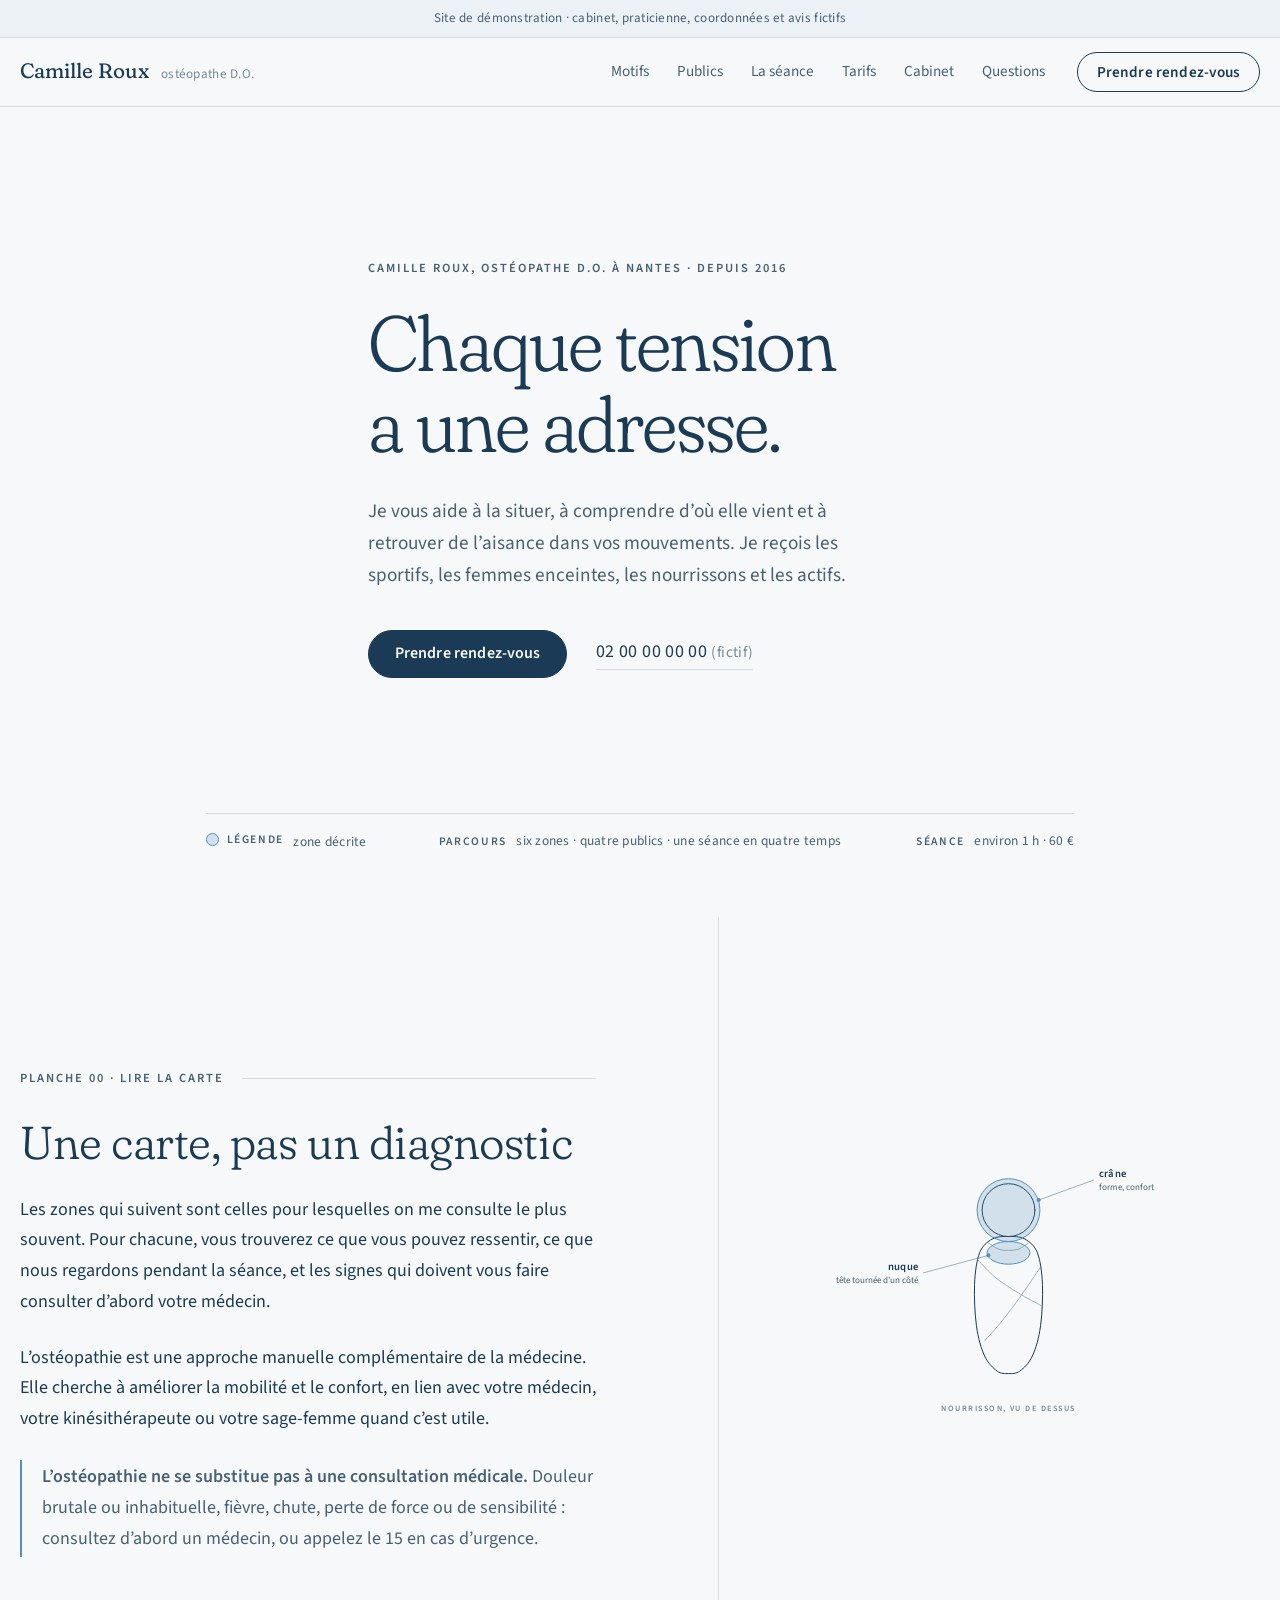
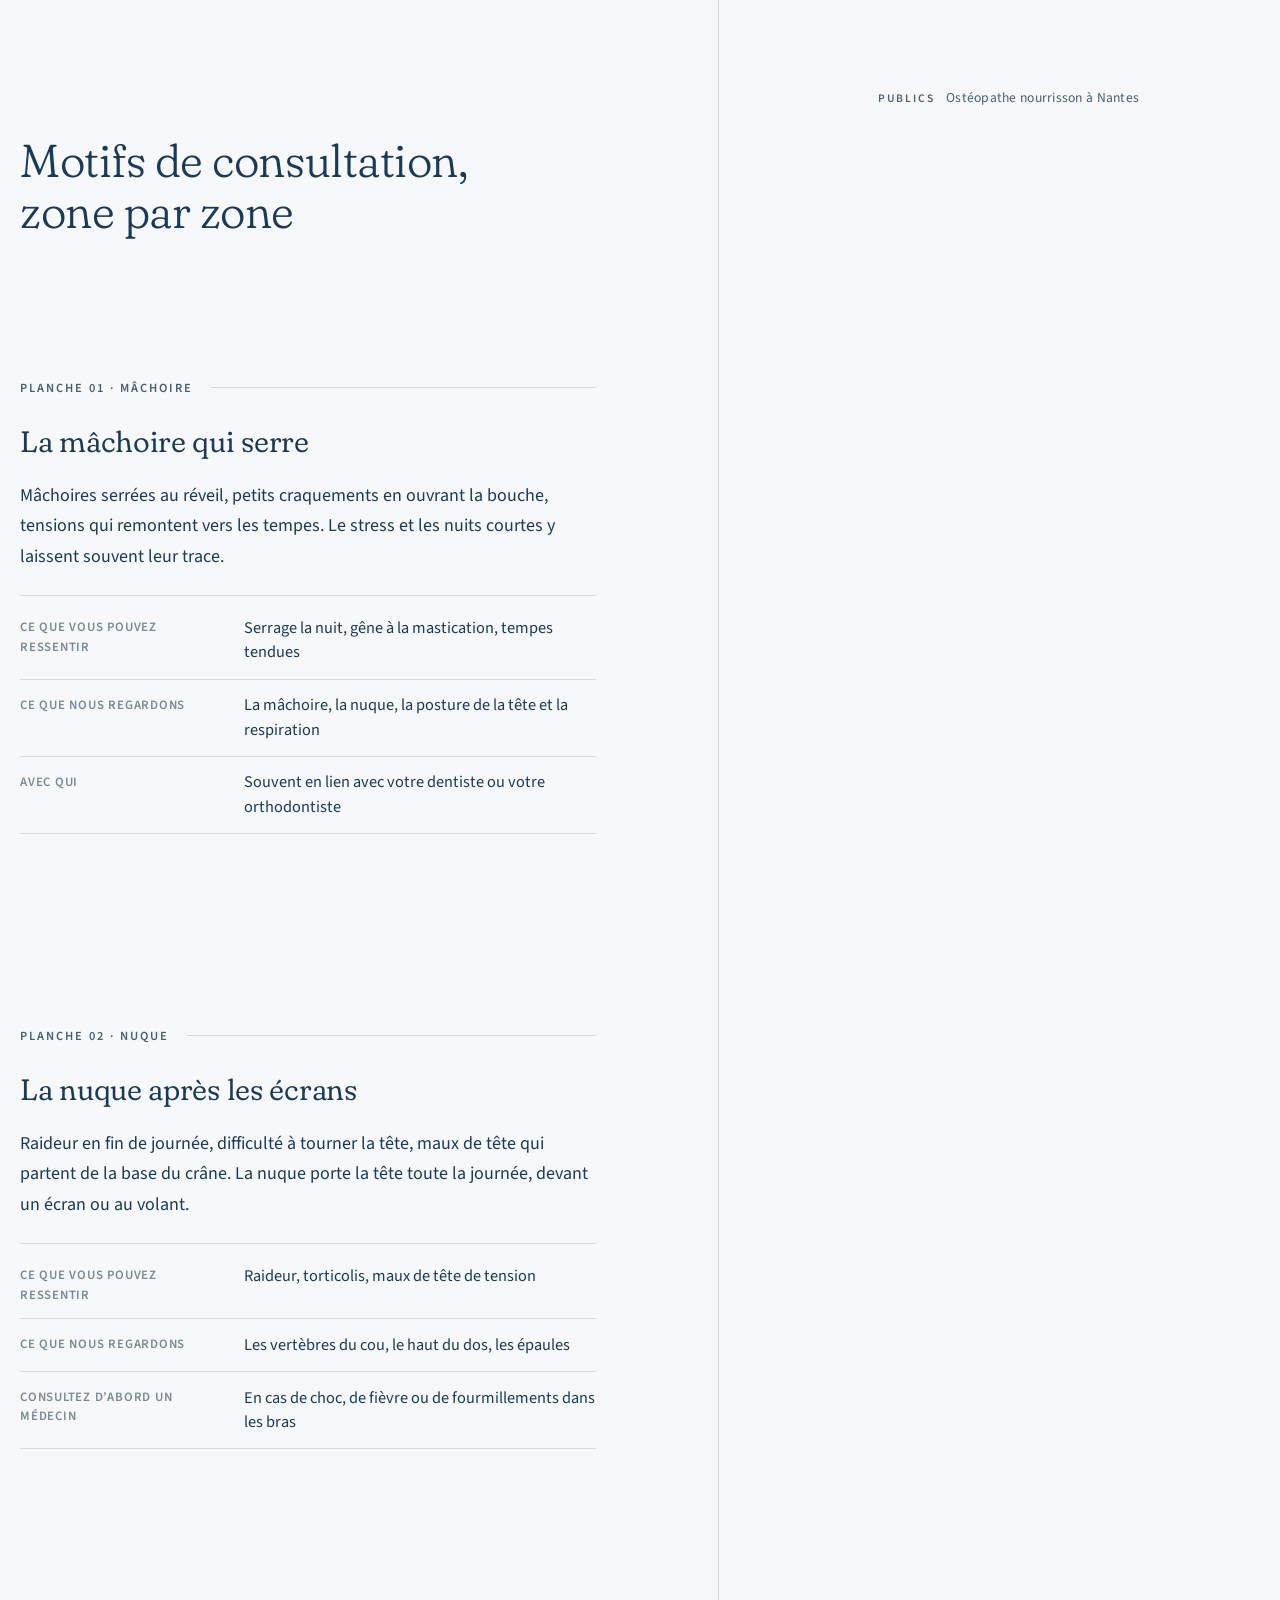
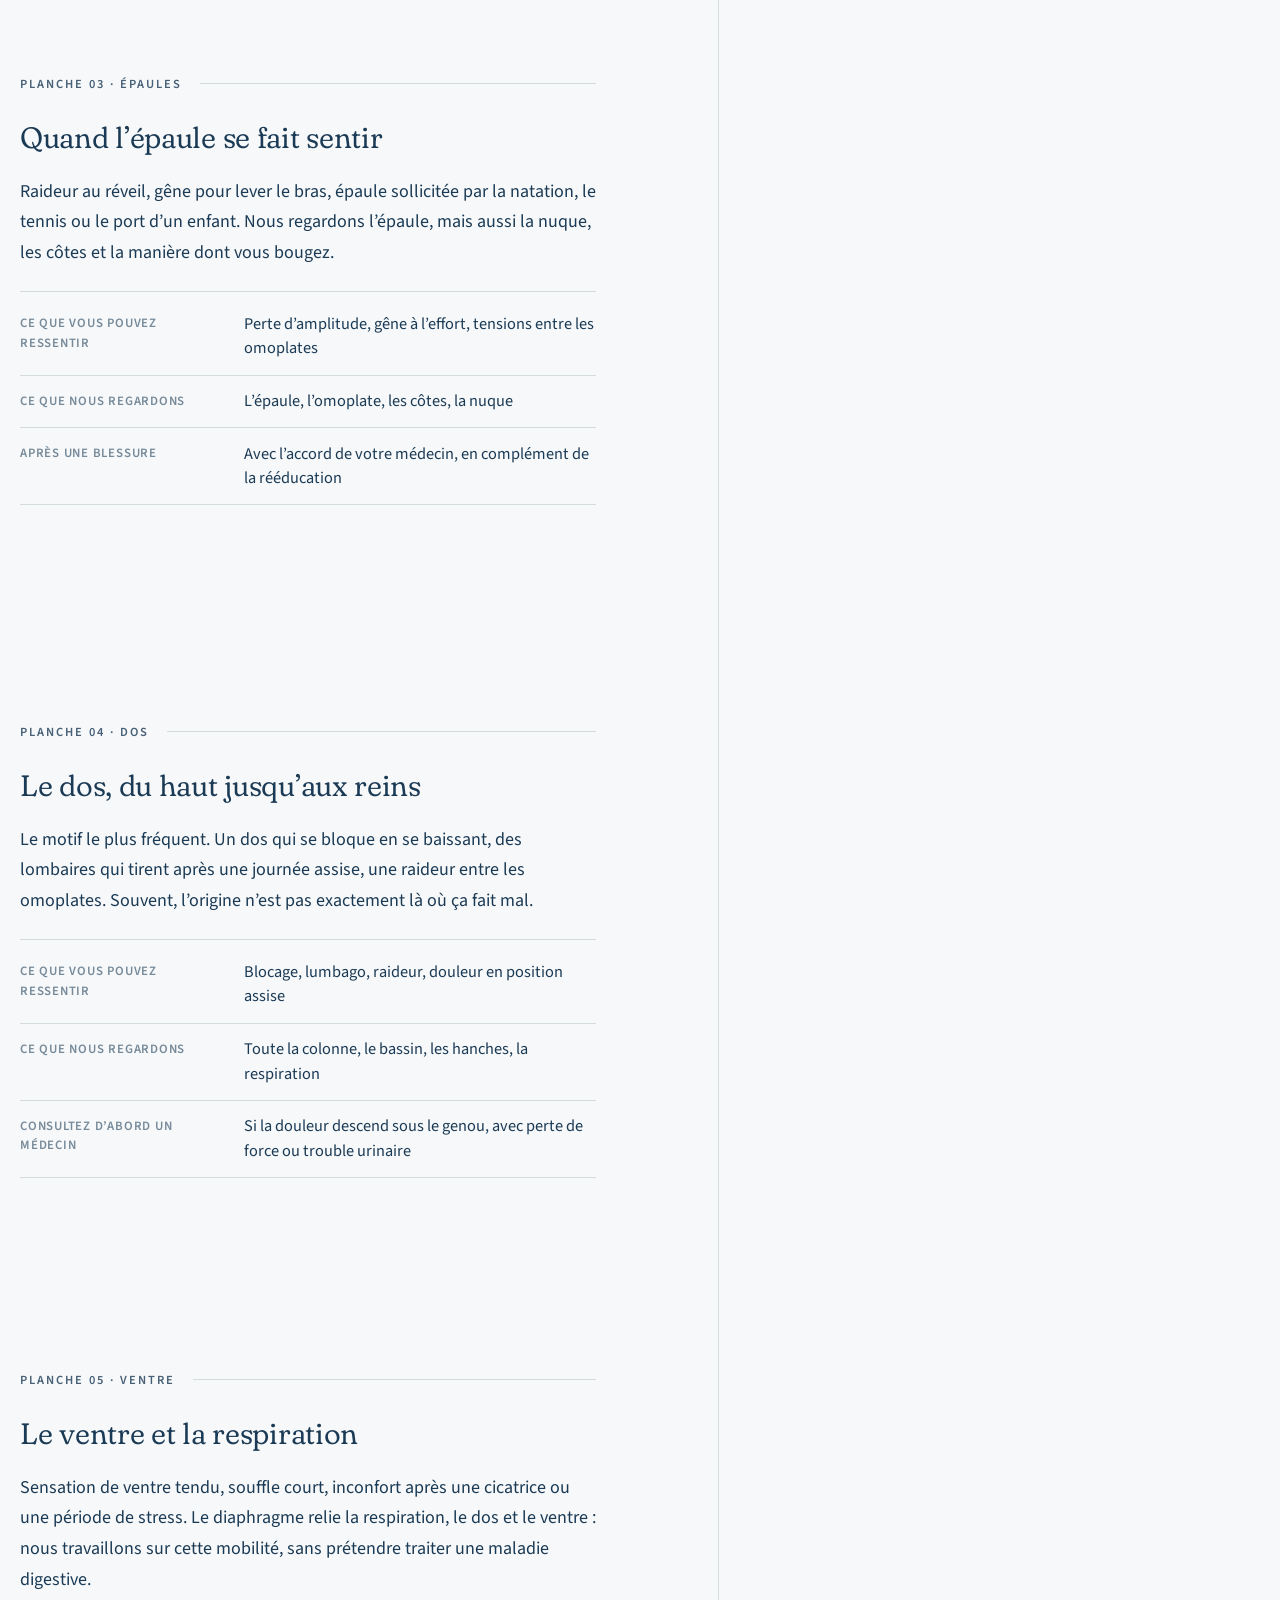
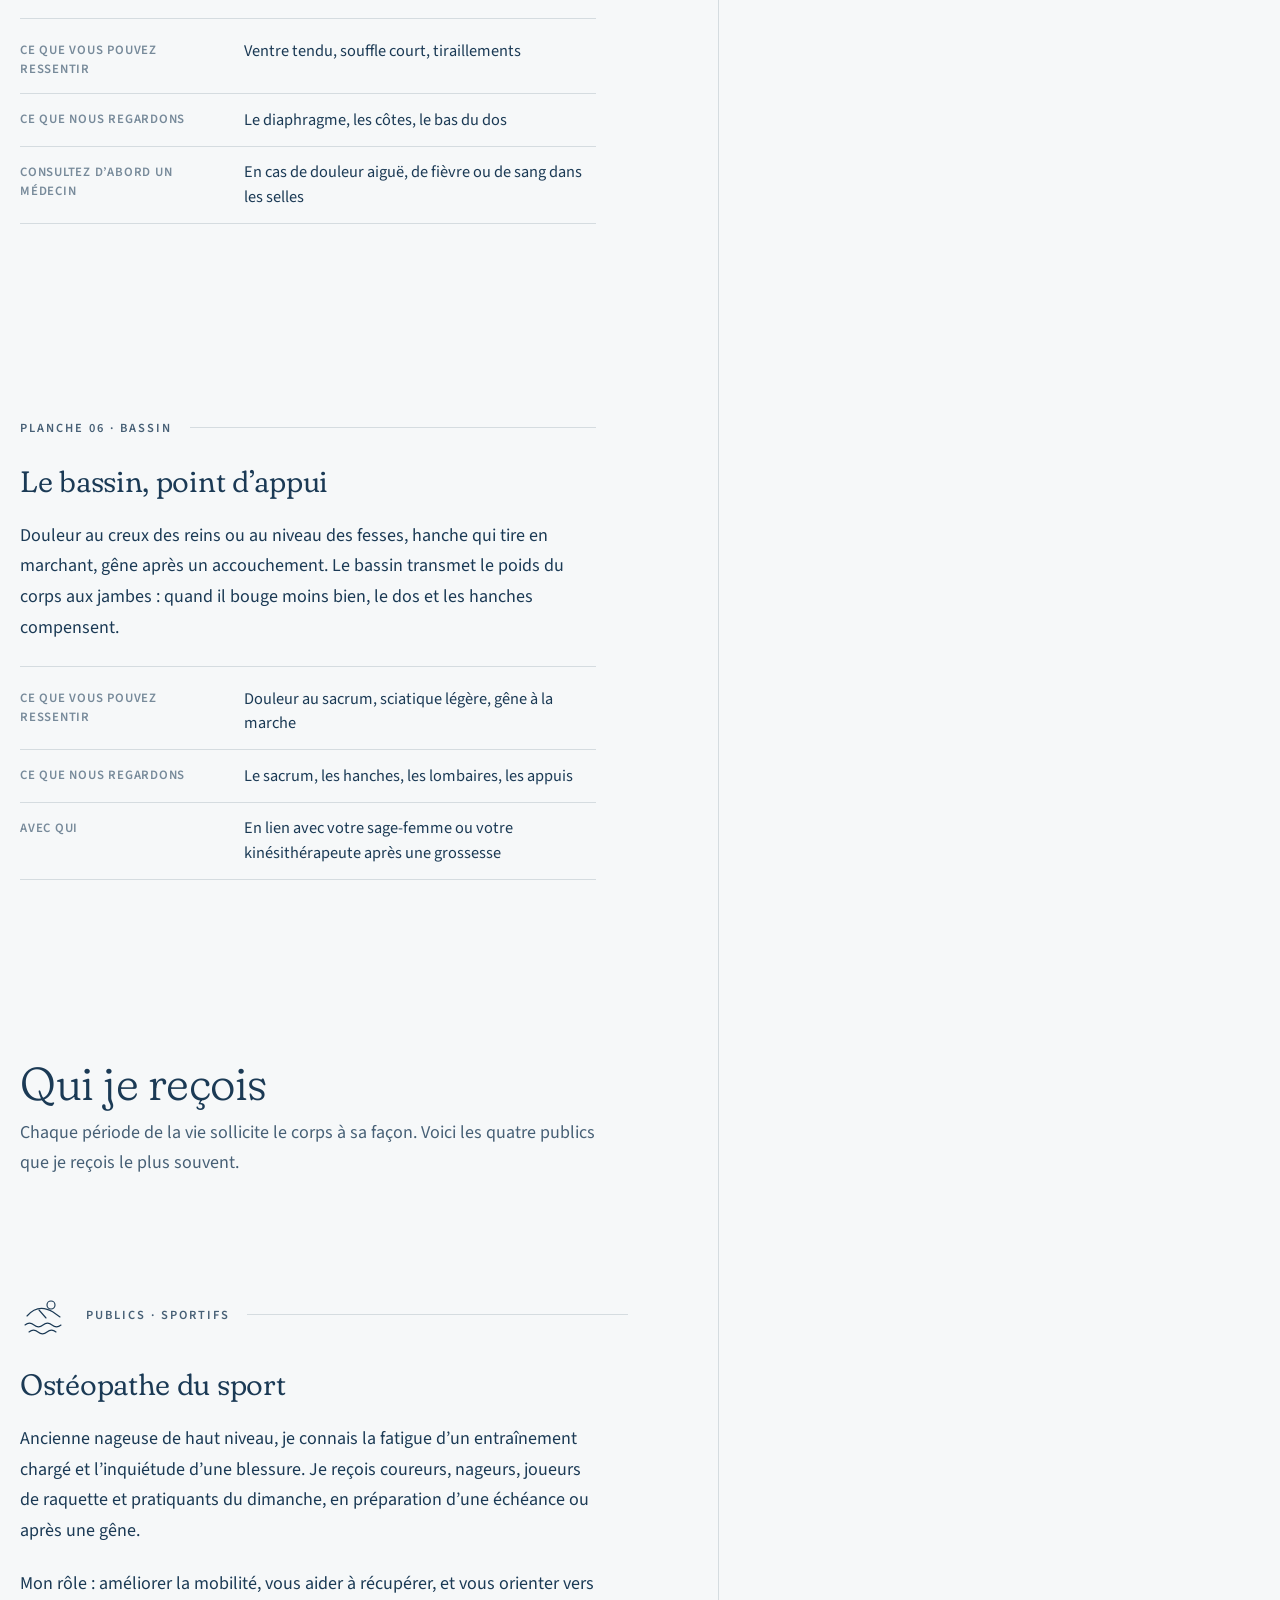
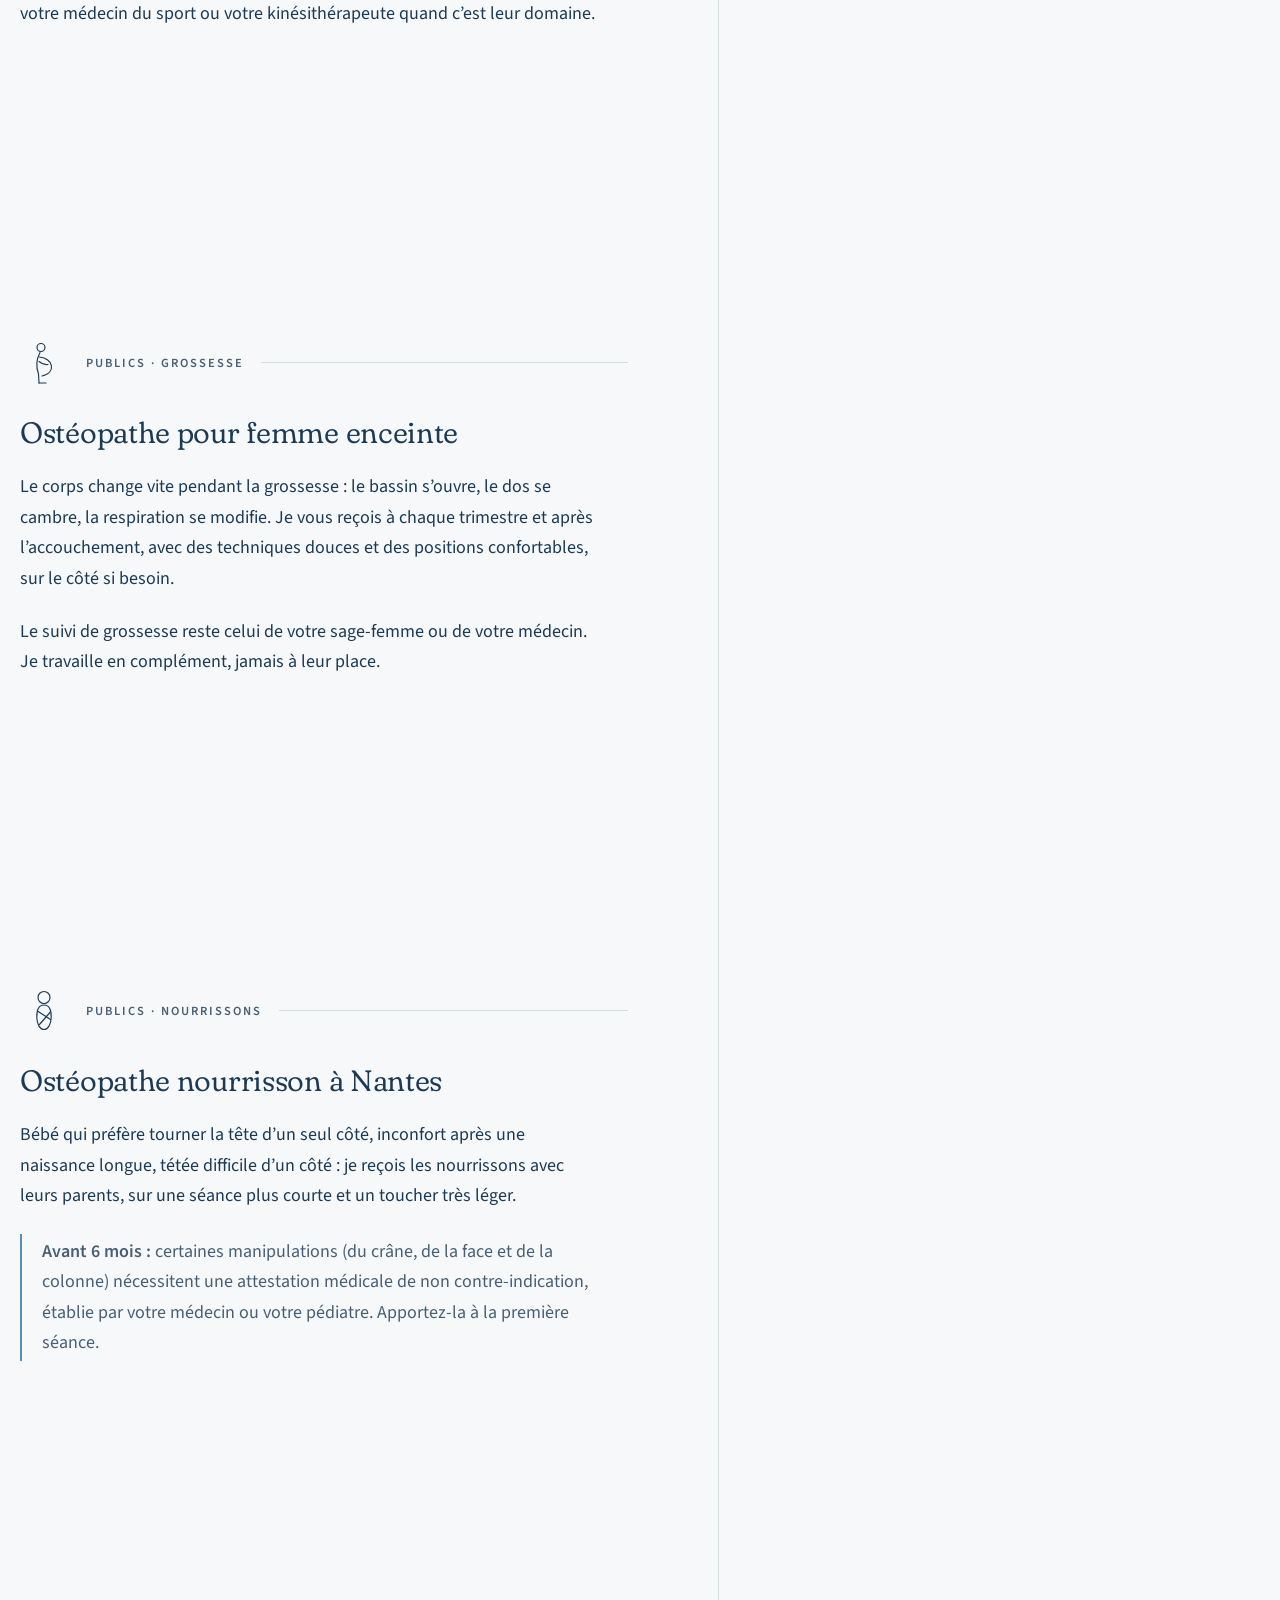
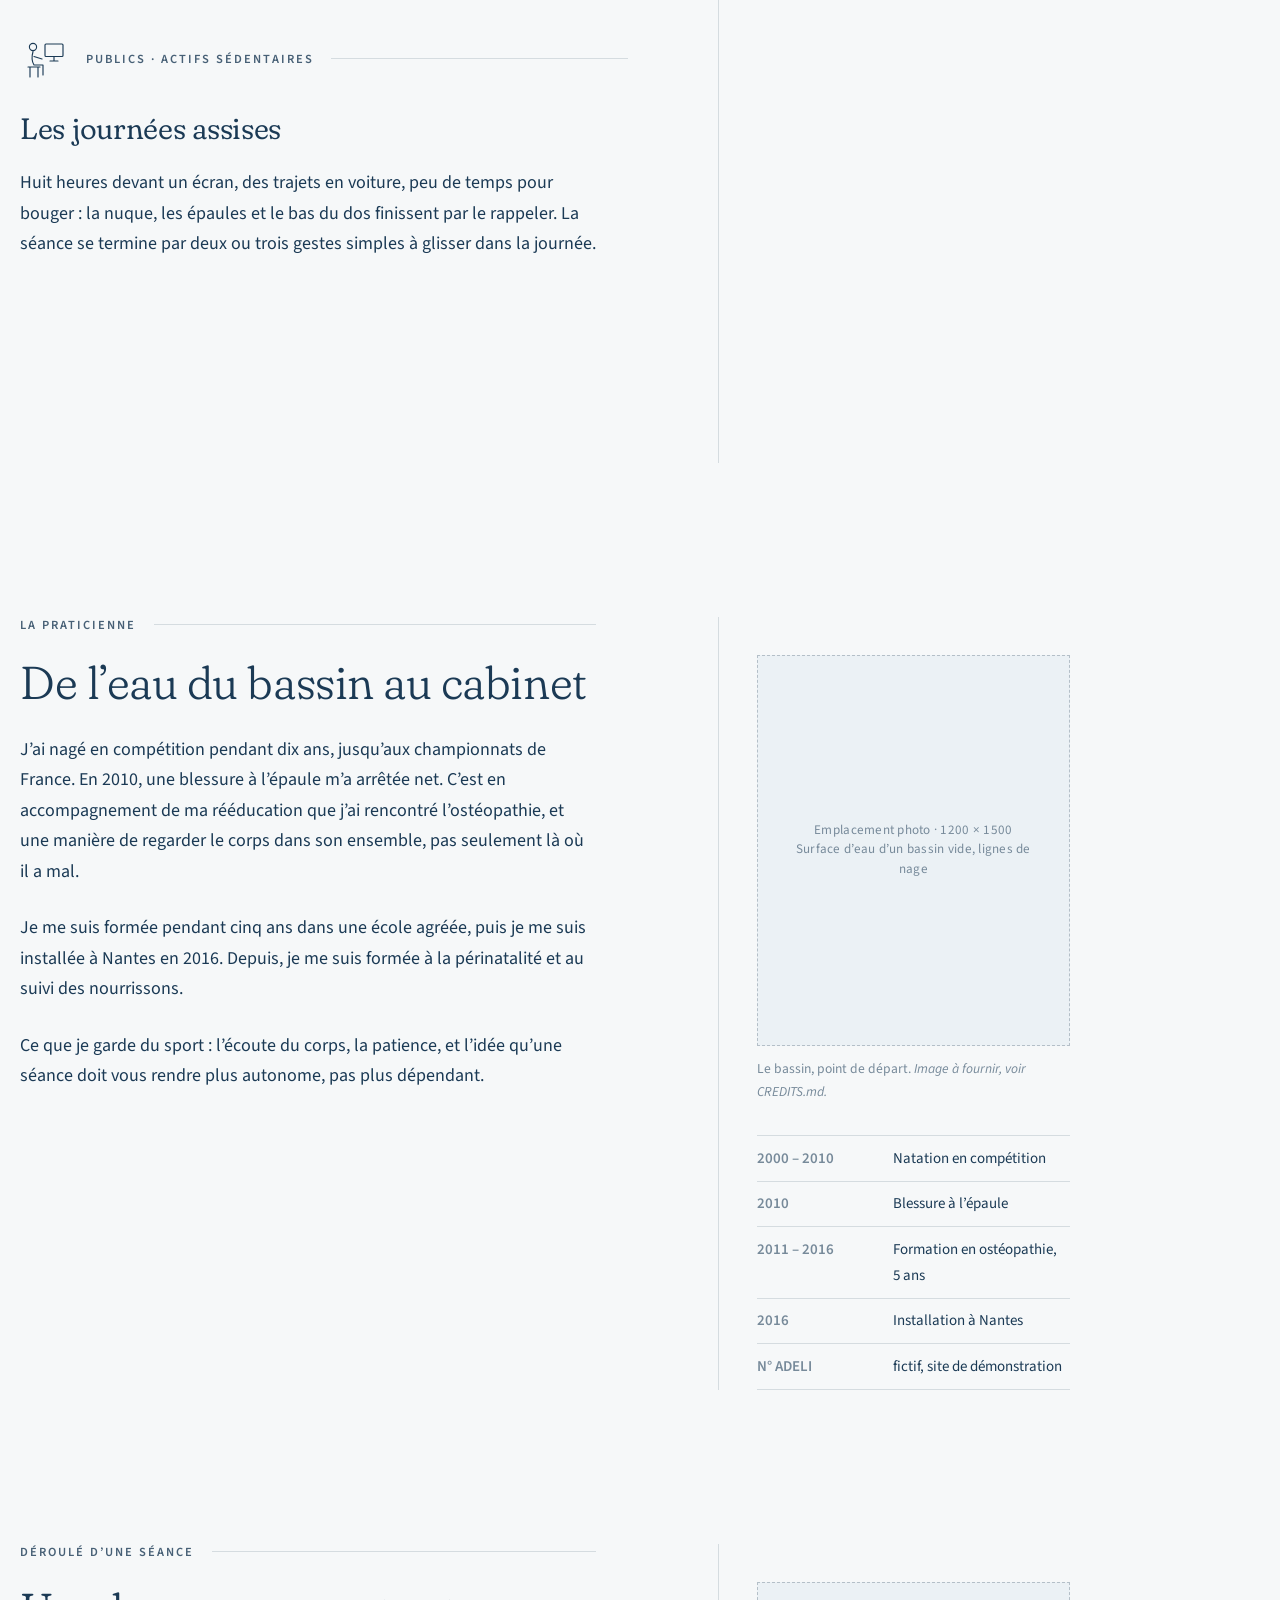
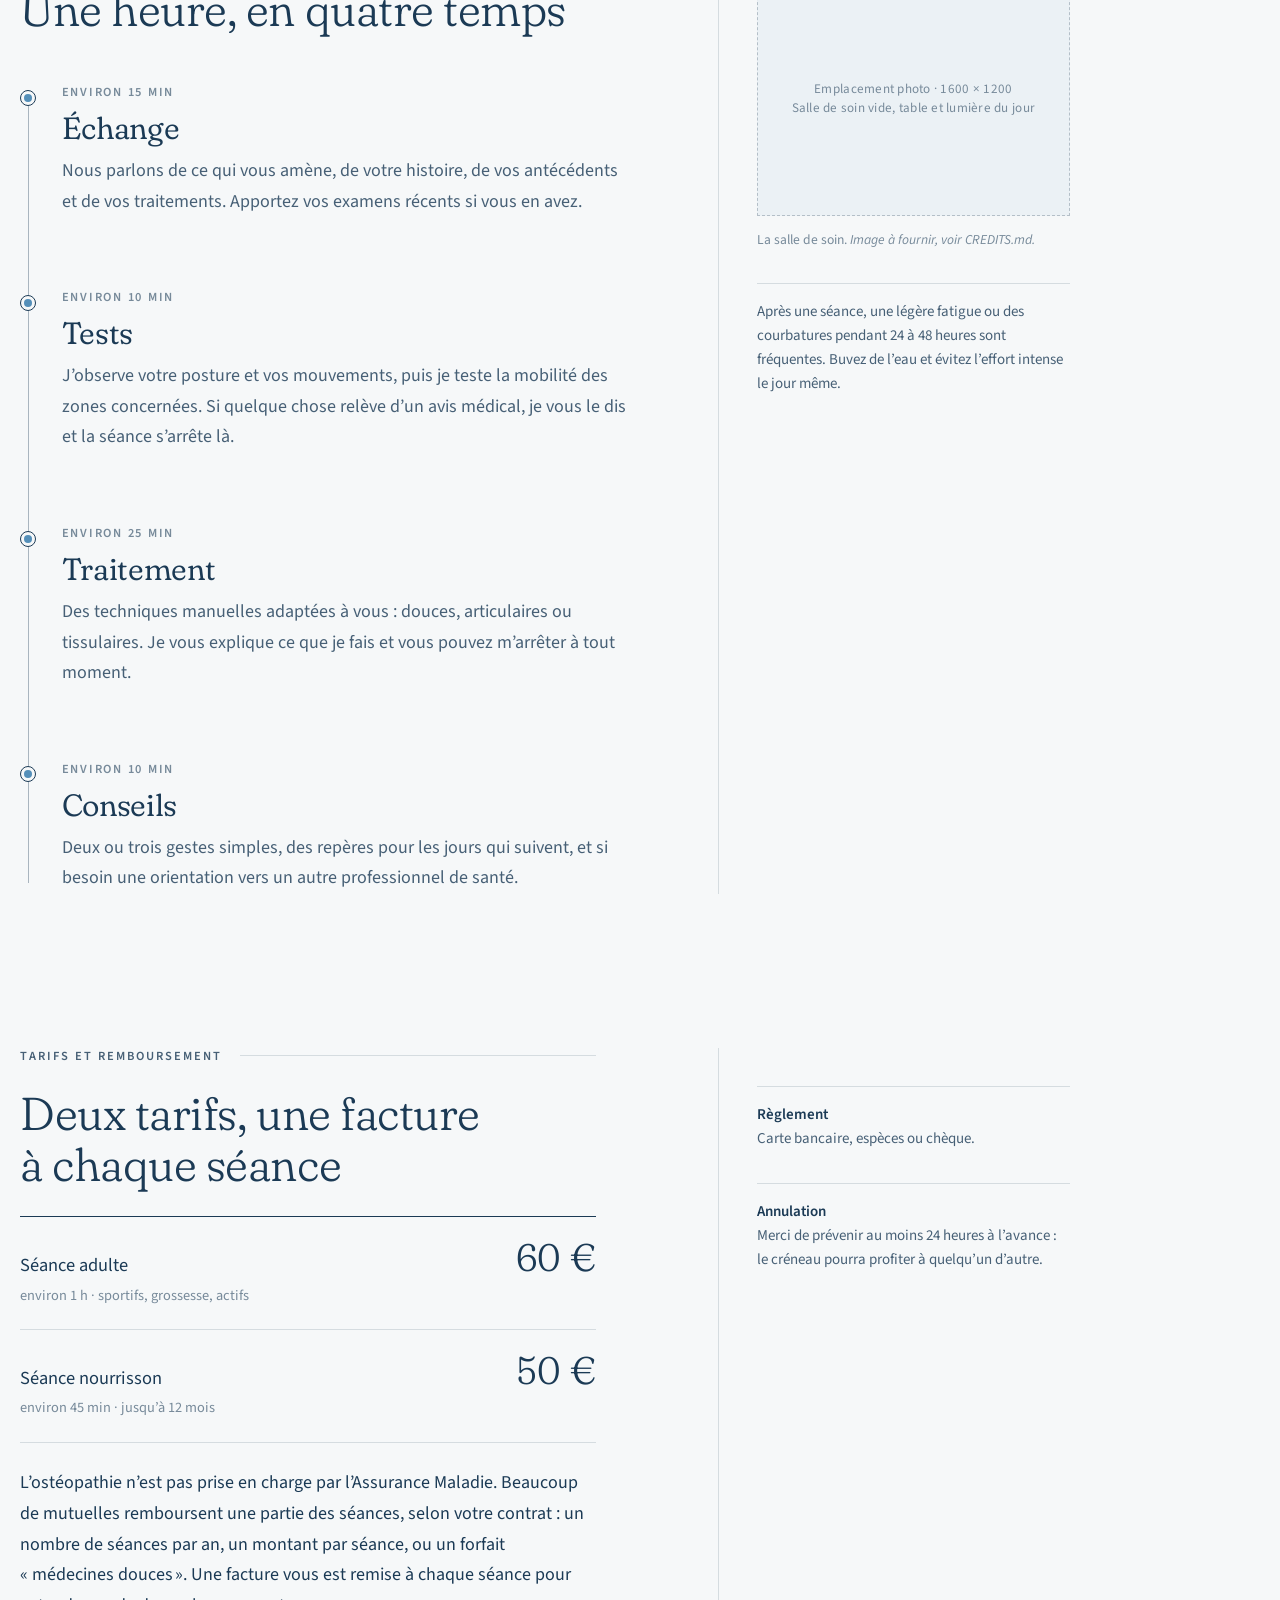
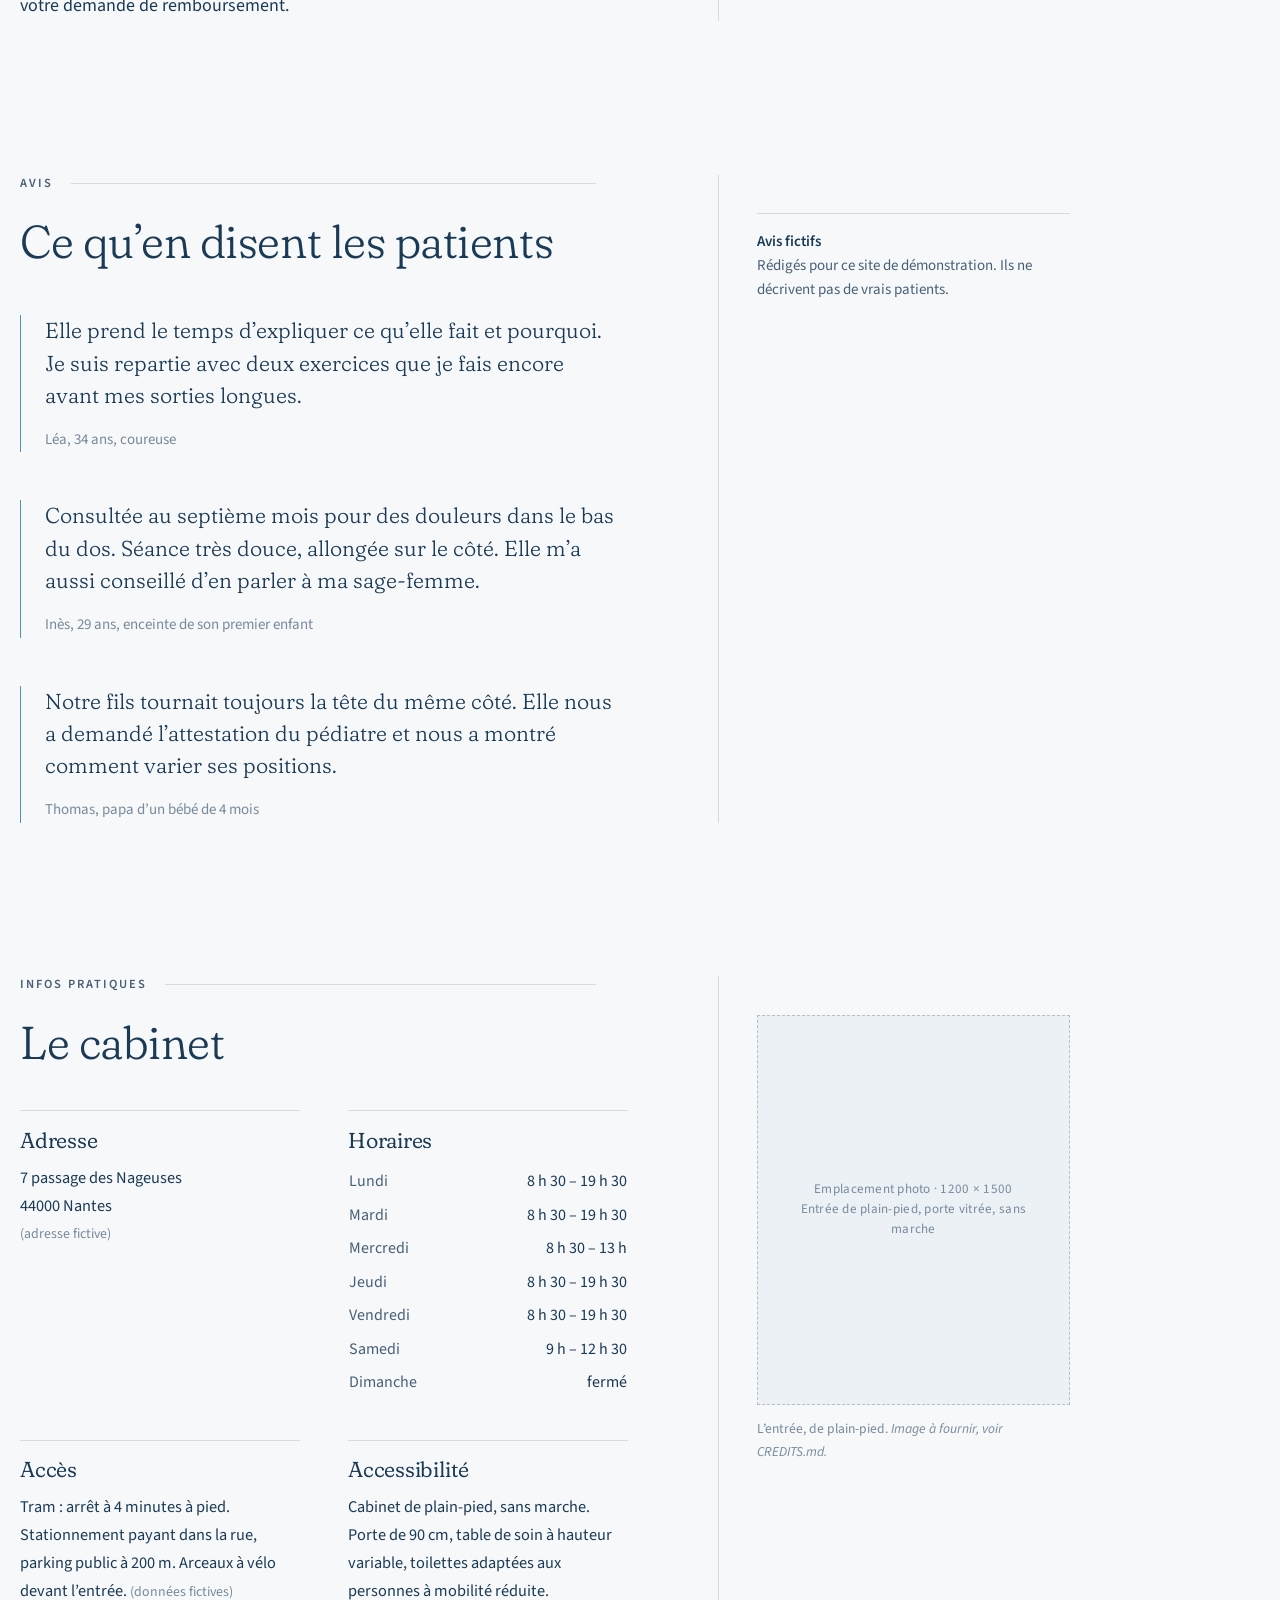
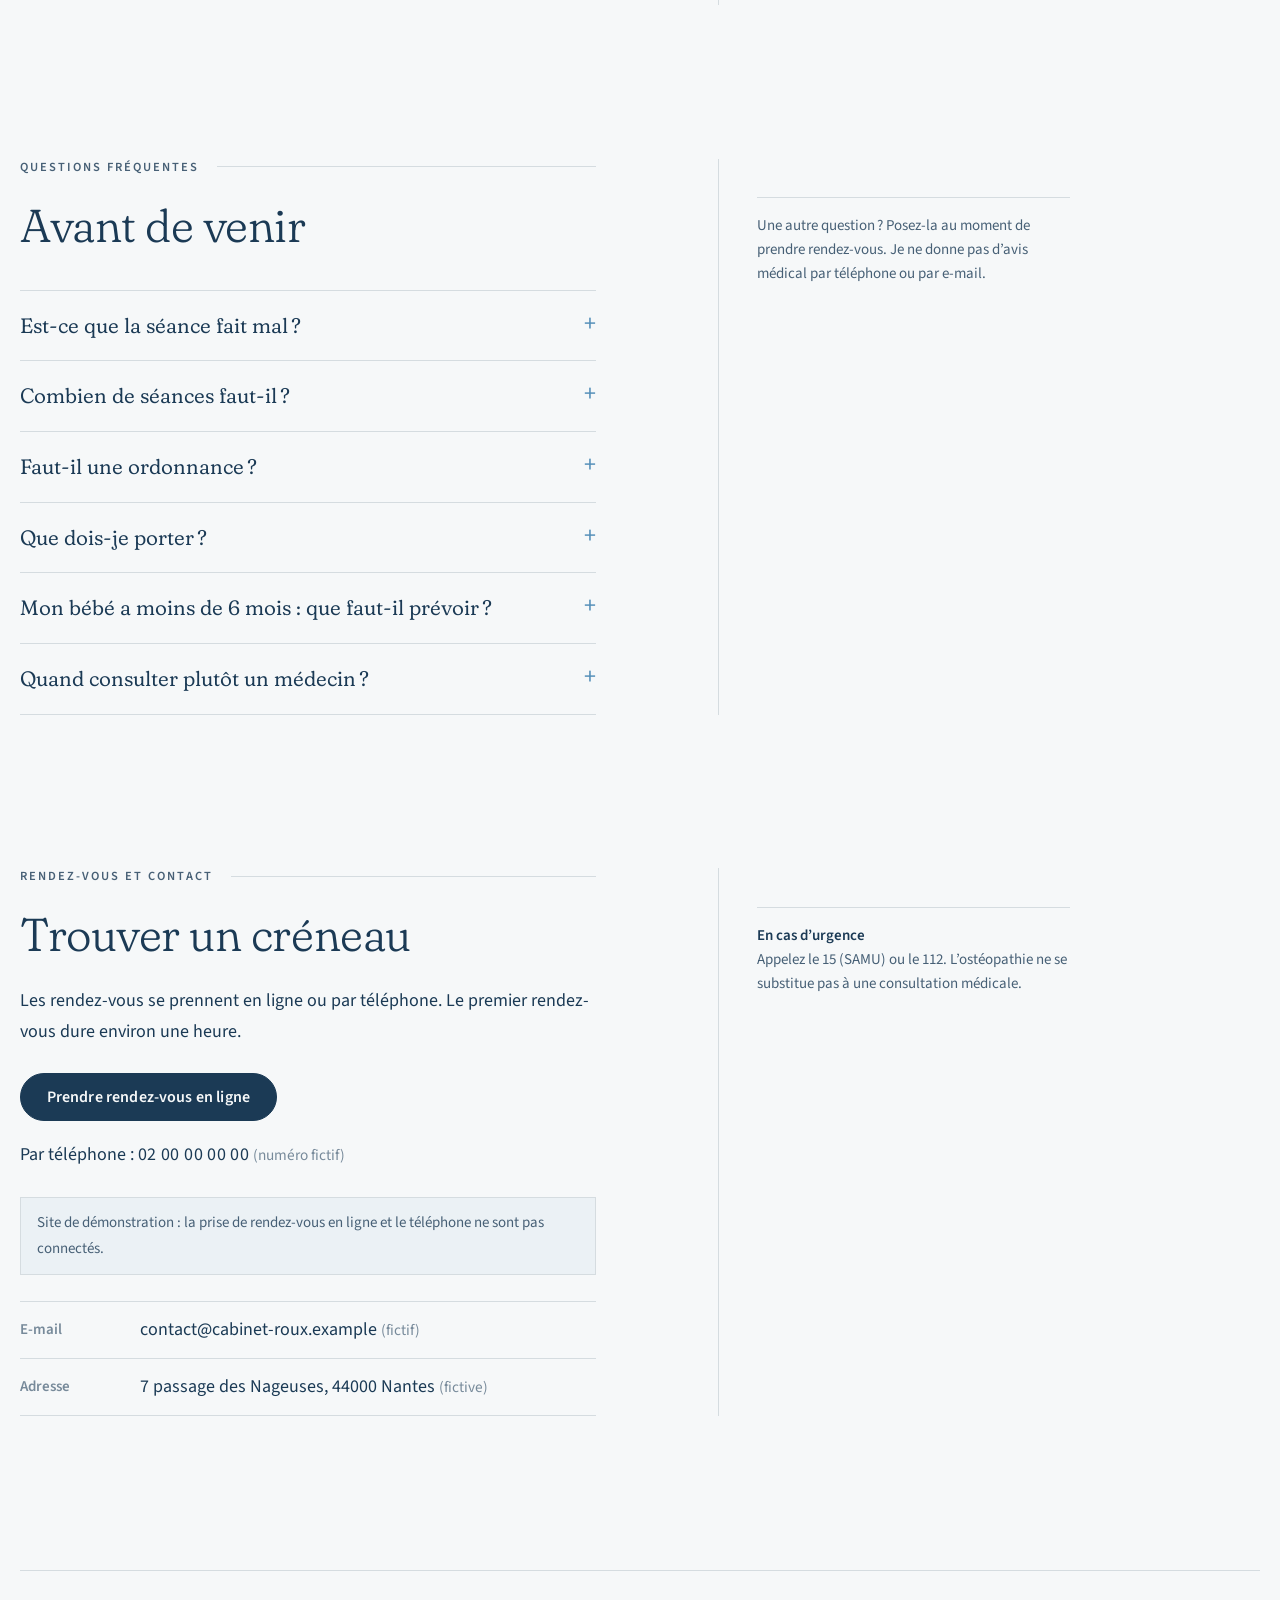
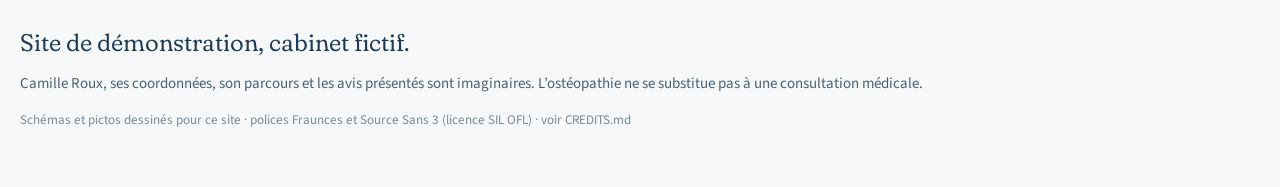
==== index.html @ 0f2ecaa0 "Site démo sans animation (direction A « Planche d'atlas ») Page unique : hero en colonne étroite, at" ====
<!doctype html>
<html lang="fr" class="no-js">
<head>
<meta charset="utf-8">
<meta name="viewport" content="width=device-width, initial-scale=1, viewport-fit=cover">
<title>Ostéopathe à Nantes · Camille Roux, ostéopathe D.O. (site démo)</title>
<meta name="description" content="Ostéopathe D.O. à Nantes depuis 2016 : sportifs, femmes enceintes, nourrissons et actifs. Séance 60 €, nourrisson 50 €. Site de démonstration, cabinet fictif.">
<meta name="robots" content="noindex, nofollow">
<link rel="canonical" href="https://cabinet-roux.example/">
<meta property="og:type" content="website">
<meta property="og:locale" content="fr_FR">
<meta property="og:title" content="Camille Roux, ostéopathe D.O. à Nantes (site démo)">
<meta property="og:description" content="Chaque tension a une adresse. Sportifs, grossesse, nourrissons, actifs. Cabinet fictif.">
<meta name="theme-color" content="#f6f8f9">
<link rel="icon" href="assets/img/favicon.svg" type="image/svg+xml">
<link rel="preload" href="assets/fonts/fraunces-normal-latin.woff2" as="font" type="font/woff2" crossorigin>
<link rel="preload" href="assets/fonts/source-sans-3-normal-latin.woff2" as="font" type="font/woff2" crossorigin>
<!--fonts--><link rel="stylesheet" href="assets/css/fonts.css"><!--/fonts-->
<link rel="stylesheet" href="assets/css/style.css">
<script>document.documentElement.classList.replace('no-js', 'js');</script>
<script type="application/ld+json">
{
  "@context": "https://schema.org",
  "@type": "LocalBusiness",
  "additionalType": "https://schema.org/MedicalBusiness",
  "@id": "https://cabinet-roux.example/#cabinet",
  "name": "Cabinet Camille Roux, ostéopathe D.O. (cabinet fictif)",
  "description": "Cabinet d'ostéopathie fictif à Nantes, créé pour un site de démonstration. Ostéopathe du sport, ostéopathe femme enceinte, ostéopathe nourrisson à Nantes.",
  "url": "https://cabinet-roux.example/",
  "telephone": "+33 2 00 00 00 00",
  "email": "contact@cabinet-roux.example",
  "priceRange": "50 € – 60 €",
  "currenciesAccepted": "EUR",
  "paymentAccepted": "Carte bancaire, espèces, chèque",
  "address": {
    "@type": "PostalAddress",
    "streetAddress": "7 passage des Nageuses (adresse fictive)",
    "addressLocality": "Nantes",
    "postalCode": "44000",
    "addressRegion": "Pays de la Loire",
    "addressCountry": "FR"
  },
  "openingHoursSpecification": [
    { "@type": "OpeningHoursSpecification", "dayOfWeek": ["Monday", "Tuesday", "Thursday", "Friday"], "opens": "08:30", "closes": "19:30" },
    { "@type": "OpeningHoursSpecification", "dayOfWeek": "Wednesday", "opens": "08:30", "closes": "13:00" },
    { "@type": "OpeningHoursSpecification", "dayOfWeek": "Saturday", "opens": "09:00", "closes": "12:30" }
  ],
  "makesOffer": [
    { "@type": "Offer", "name": "Séance d'ostéopathie adulte (environ 1 h)", "price": "60", "priceCurrency": "EUR" },
    { "@type": "Offer", "name": "Séance d'ostéopathie nourrisson (environ 45 min)", "price": "50", "priceCurrency": "EUR" }
  ],
  "isAccessibleForFree": false,
  "amenityFeature": { "@type": "LocationFeatureSpecification", "name": "Accessible aux personnes à mobilité réduite", "value": true }
}
</script>
<script type="application/ld+json">
{
  "@context": "https://schema.org",
  "@type": "FAQPage",
  "mainEntity": [
    {
      "@type": "Question",
      "name": "Est-ce que la séance fait mal ?",
      "acceptedAnswer": {
        "@type": "Answer",
        "text": "En principe, non. Les techniques sont choisies selon vous et selon votre douleur du jour. Une zone peut être sensible pendant certains gestes, et une fatigue ou des courbatures sont possibles pendant 24 à 48 heures. Vous pouvez m’arrêter à tout moment : je vous explique ce que je fais avant de le faire."
      }
    },
    {
      "@type": "Question",
      "name": "Combien de séances faut-il ?",
      "acceptedAnswer": {
        "@type": "Answer",
        "text": "Il n’y a pas de nombre fixe et je ne propose pas de forfait. Pour une gêne récente, nous faisons généralement le point après une à trois séances, espacées de deux à quatre semaines. Si rien n’évolue, je vous oriente vers votre médecin plutôt que de multiplier les séances."
      }
    },
    {
      "@type": "Question",
      "name": "Faut-il une ordonnance ?",
      "acceptedAnswer": {
        "@type": "Answer",
        "text": "Non. L’ostéopathe est consulté en accès direct : aucune ordonnance n’est nécessaire pour prendre rendez-vous. Certaines mutuelles demandent une prescription pour rembourser, vérifiez votre contrat. Seule exception : pour un nourrisson de moins de 6 mois, une attestation médicale est requise pour certaines manipulations (voir plus bas)."
      }
    },
    {
      "@type": "Question",
      "name": "Que dois-je porter ?",
      "acceptedAnswer": {
        "@type": "Answer",
        "text": "Une tenue souple et des sous-vêtements dans lesquels vous êtes à l’aise. Je peux vous demander d’enlever un vêtement pour observer le dos ou le bassin, toujours avec votre accord. Un short et un débardeur conviennent très bien. Pour un bébé : un body, une couche de rechange et de quoi le nourrir."
      }
    },
    {
      "@type": "Question",
      "name": "Mon bébé a moins de 6 mois : que faut-il prévoir ?",
      "acceptedAnswer": {
        "@type": "Answer",
        "text": "Une attestation de votre médecin ou de votre pédiatre indiquant l’absence de contre-indication aux manipulations du crâne, de la face et de la colonne, comme le prévoit la réglementation. Apportez aussi le carnet de santé. La séance dure environ 45 minutes, au rythme du bébé : on peut s’arrêter pour une tétée ou un câlin."
      }
    },
    {
      "@type": "Question",
      "name": "Quand consulter plutôt un médecin ?",
      "acceptedAnswer": {
        "@type": "Answer",
        "text": "En cas de douleur brutale ou inhabituelle, de fièvre, après une chute ou un choc, si vous ressentez une perte de force, des fourmillements persistants ou des troubles urinaires. L’ostéopathie ne se substitue pas à une consultation médicale. En cas d’urgence, appelez le 15 ou le 112."
      }
    }
  ]
}
</script>
</head>
<body>
<svg class="sprite" width="0" height="0" aria-hidden="true" focusable="false"><defs><symbol id="fig-front" viewBox="0 0 120 430"><path class="b-line" d="M60 6C63.7 6 68.1 6.7 71 9C73.9 11.3 76.3 16 77.5 20C78.7 24 78.2 28.8 78 33C77.8 37.2 77.3 41.5 76.5 45C75.7 48.5 74.3 51.5 73 54C71.7 56.5 69.4 58 68.5 60C67.6 62 67.6 64 67.5 66C67.4 68 66.1 70.2 68 72C69.9 73.8 75 75.3 79 77C83 78.7 88.6 79.8 92 82C95.4 84.2 97.8 86.5 99.5 90C101.2 93.5 101.4 97.7 102 103C102.6 108.3 102.6 115.5 103 122C103.4 128.5 103.9 134.7 104.5 142C105.1 149.3 105.8 158.3 106.5 166C107.2 173.7 107.8 182.3 108.5 188C109.2 193.7 110.1 196 110.5 200C110.9 204 111.5 208.7 111 212C110.5 215.3 108.8 219.7 107.5 220C106.2 220.3 104.4 217.7 103.5 214C102.6 210.3 102.8 205.3 102 198C101.2 190.7 99.6 178.7 98.5 170C97.4 161.3 96.4 153.7 95.5 146C94.6 138.3 93.8 131 93 124C92.2 117 91.2 105 90.5 104C89.8 103 89.5 112.7 89 118C88.5 123.3 88.1 130 87.5 136C86.9 142 85.4 148 85.5 154C85.6 160 87 166 88 172C89 178 90.8 184.3 91.5 190C92.2 195.7 92.2 200 92 206C91.8 212 90.8 218 90 226C89.2 234 88.1 244.7 87 254C85.9 263.3 84.4 274.3 83.5 282C82.6 289.7 81.7 294 81.5 300C81.3 306 82.5 310.7 82.5 318C82.5 325.3 82.3 334.7 81.5 344C80.7 353.3 78.8 365.3 77.5 374C76.2 382.7 74.3 390.7 74 396C73.7 401.3 74.7 403 75.5 406C76.3 409 80.6 412.3 79 414C77.4 415.7 68.2 417.7 66 416C63.8 414.3 65.4 410 65.5 404C65.6 398 66 389.7 66.5 380C67 370.3 68.2 357 68.5 346C68.8 335 68.2 322.3 68 314C67.8 305.7 67.8 304.7 67.5 296C67.2 287.3 67.1 273.3 66.5 262C65.9 250.7 65.1 236 64 228C62.9 220 61.3 214 60 214C58.7 214 57.1 220 56 228C54.9 236 54.1 250.7 53.5 262C52.9 273.3 52.8 287.3 52.5 296C52.2 304.7 52.2 305.7 52 314C51.8 322.3 51.2 335 51.5 346C51.8 357 53 370.3 53.5 380C54 389.7 54.4 398 54.5 404C54.6 410 56.2 414.3 54 416C51.8 417.7 42.6 415.7 41 414C39.4 412.3 43.7 409 44.5 406C45.3 403 46.3 401.3 46 396C45.7 390.7 43.8 382.7 42.5 374C41.2 365.3 39.3 353.3 38.5 344C37.7 334.7 37.5 325.3 37.5 318C37.5 310.7 38.7 306 38.5 300C38.3 294 37.4 289.7 36.5 282C35.6 274.3 34.1 263.3 33 254C31.9 244.7 30.8 234 30 226C29.2 218 28.2 212 28 206C27.8 200 27.8 195.7 28.5 190C29.2 184.3 31 178 32 172C33 166 34.4 160 34.5 154C34.6 148 33.1 142 32.5 136C31.9 130 31.5 123.3 31 118C30.5 112.7 30.2 103 29.5 104C28.8 105 27.8 117 27 124C26.2 131 25.4 138.3 24.5 146C23.6 153.7 22.6 161.3 21.5 170C20.4 178.7 18.8 190.7 18 198C17.2 205.3 17.4 210.3 16.5 214C15.6 217.7 13.8 220.3 12.5 220C11.2 219.7 9.5 215.3 9 212C8.5 208.7 9.1 204 9.5 200C9.9 196 10.8 193.7 11.5 188C12.2 182.3 12.8 173.7 13.5 166C14.2 158.3 14.9 149.3 15.5 142C16.1 134.7 16.6 128.5 17 122C17.4 115.5 17.4 108.3 18 103C18.6 97.7 18.8 93.5 20.5 90C22.2 86.5 24.6 84.2 28 82C31.4 79.8 37 78.7 41 77C45 75.3 50.1 73.8 52 72C53.9 70.2 52.6 68 52.5 66C52.4 64 52.4 62 51.5 60C50.6 58 48.3 56.5 47 54C45.7 51.5 44.3 48.5 43.5 45C42.7 41.5 42.2 37.2 42 33C41.8 28.8 41.3 24 42.5 20C43.7 16 46.1 11.3 49 9C51.9 6.7 56.3 6 60 6Z"/><path class="b-detail" d="M63 80C64.5 79.8 68.5 78.7 72 79C75.5 79.3 82 81.5 84 82"/><path class="b-detail" d="M57 80C55.5 79.8 51.5 78.7 48 79C44.5 79.3 38 81.5 36 82"/><circle class="b-detail" cx="60" cy="164" r="0.9"/></symbol><symbol id="fig-back" viewBox="0 0 120 430"><path class="b-line" d="M60 6C63.7 6 68.1 6.7 71 9C73.9 11.3 76.3 16 77.5 20C78.7 24 78.2 28.8 78 33C77.8 37.2 77.3 41.5 76.5 45C75.7 48.5 74.3 51.5 73 54C71.7 56.5 69.4 58 68.5 60C67.6 62 67.6 64 67.5 66C67.4 68 66.1 70.2 68 72C69.9 73.8 75 75.3 79 77C83 78.7 88.6 79.8 92 82C95.4 84.2 97.8 86.5 99.5 90C101.2 93.5 101.4 97.7 102 103C102.6 108.3 102.6 115.5 103 122C103.4 128.5 103.9 134.7 104.5 142C105.1 149.3 105.8 158.3 106.5 166C107.2 173.7 107.8 182.3 108.5 188C109.2 193.7 110.1 196 110.5 200C110.9 204 111.5 208.7 111 212C110.5 215.3 108.8 219.7 107.5 220C106.2 220.3 104.4 217.7 103.5 214C102.6 210.3 102.8 205.3 102 198C101.2 190.7 99.6 178.7 98.5 170C97.4 161.3 96.4 153.7 95.5 146C94.6 138.3 93.8 131 93 124C92.2 117 91.2 105 90.5 104C89.8 103 89.5 112.7 89 118C88.5 123.3 88.1 130 87.5 136C86.9 142 85.4 148 85.5 154C85.6 160 87 166 88 172C89 178 90.8 184.3 91.5 190C92.2 195.7 92.2 200 92 206C91.8 212 90.8 218 90 226C89.2 234 88.1 244.7 87 254C85.9 263.3 84.4 274.3 83.5 282C82.6 289.7 81.7 294 81.5 300C81.3 306 82.5 310.7 82.5 318C82.5 325.3 82.3 334.7 81.5 344C80.7 353.3 78.8 365.3 77.5 374C76.2 382.7 74.3 390.7 74 396C73.7 401.3 74.7 403 75.5 406C76.3 409 80.6 412.3 79 414C77.4 415.7 68.2 417.7 66 416C63.8 414.3 65.4 410 65.5 404C65.6 398 66 389.7 66.5 380C67 370.3 68.2 357 68.5 346C68.8 335 68.2 322.3 68 314C67.8 305.7 67.8 304.7 67.5 296C67.2 287.3 67.1 273.3 66.5 262C65.9 250.7 65.1 236 64 228C62.9 220 61.3 214 60 214C58.7 214 57.1 220 56 228C54.9 236 54.1 250.7 53.5 262C52.9 273.3 52.8 287.3 52.5 296C52.2 304.7 52.2 305.7 52 314C51.8 322.3 51.2 335 51.5 346C51.8 357 53 370.3 53.5 380C54 389.7 54.4 398 54.5 404C54.6 410 56.2 414.3 54 416C51.8 417.7 42.6 415.7 41 414C39.4 412.3 43.7 409 44.5 406C45.3 403 46.3 401.3 46 396C45.7 390.7 43.8 382.7 42.5 374C41.2 365.3 39.3 353.3 38.5 344C37.7 334.7 37.5 325.3 37.5 318C37.5 310.7 38.7 306 38.5 300C38.3 294 37.4 289.7 36.5 282C35.6 274.3 34.1 263.3 33 254C31.9 244.7 30.8 234 30 226C29.2 218 28.2 212 28 206C27.8 200 27.8 195.7 28.5 190C29.2 184.3 31 178 32 172C33 166 34.4 160 34.5 154C34.6 148 33.1 142 32.5 136C31.9 130 31.5 123.3 31 118C30.5 112.7 30.2 103 29.5 104C28.8 105 27.8 117 27 124C26.2 131 25.4 138.3 24.5 146C23.6 153.7 22.6 161.3 21.5 170C20.4 178.7 18.8 190.7 18 198C17.2 205.3 17.4 210.3 16.5 214C15.6 217.7 13.8 220.3 12.5 220C11.2 219.7 9.5 215.3 9 212C8.5 208.7 9.1 204 9.5 200C9.9 196 10.8 193.7 11.5 188C12.2 182.3 12.8 173.7 13.5 166C14.2 158.3 14.9 149.3 15.5 142C16.1 134.7 16.6 128.5 17 122C17.4 115.5 17.4 108.3 18 103C18.6 97.7 18.8 93.5 20.5 90C22.2 86.5 24.6 84.2 28 82C31.4 79.8 37 78.7 41 77C45 75.3 50.1 73.8 52 72C53.9 70.2 52.6 68 52.5 66C52.4 64 52.4 62 51.5 60C50.6 58 48.3 56.5 47 54C45.7 51.5 44.3 48.5 43.5 45C42.7 41.5 42.2 37.2 42 33C41.8 28.8 41.3 24 42.5 20C43.7 16 46.1 11.3 49 9C51.9 6.7 56.3 6 60 6Z"/><path class="b-detail" d="M68 94C69.5 93.7 74.3 91 77 92C79.7 93 83.7 95.7 84 100C84.3 104.3 81.3 116 79 118C76.7 120 71.5 113 70 112"/><path class="b-detail" d="M52 94C50.5 93.7 45.7 91 43 92C40.3 93 36.3 95.7 36 100C35.7 104.3 38.7 116 41 118C43.3 120 48.5 113 50 112"/><path class="b-detail" d="M63 200C64.8 199.3 70.5 195.2 74 196C77.5 196.8 82.3 203.5 84 205"/><path class="b-detail" d="M57 200C55.2 199.3 49.5 195.2 46 196C42.5 196.8 37.7 203.5 36 205"/><path class="b-detail b-spine" d="M60 70C60 78.3 60 103.3 60 120C60 136.7 60 155.8 60 170C60 184.2 60 199.2 60 205"/></symbol><symbol id="fig-baby" viewBox="0 0 120 430"><circle class="b-line" cx="60" cy="146" r="21"/><path class="b-line" d="M60 167C64.3 167 69.2 166.8 73 169C76.8 171.2 80.7 174 83 180C85.3 186 86.6 195.3 87 205C87.4 214.7 86.8 228.5 85.5 238C84.2 247.5 81.8 256 79 262C76.2 268 72.2 271.7 69 274C65.8 276.3 63 276 60 276C57 276 54.2 276.3 51 274C47.8 271.7 43.8 268 41 262C38.2 256 35.8 247.5 34.5 238C33.2 228.5 32.6 214.7 33 205C33.4 195.3 34.7 186 37 180C39.3 174 43.2 171.2 47 169C50.8 166.8 55.7 167 60 167Z"/><path class="b-detail" d="M36 186C38.3 188.3 44.7 195.7 50 200C55.3 204.3 62 208.3 68 212C74 215.7 83 220.3 86 222"/><path class="b-detail" d="M85 192C82.5 195.7 75 207 70 214C65 221 59.8 228 55 234C50.2 240 43.3 247.3 41 250"/><path class="b-detail" d="M44 172C45.3 172.8 49.3 176 52 177C54.7 178 57.3 178 60 178C62.7 178 65.3 178 68 177C70.7 176 74.7 172.8 76 172"/></symbol></defs></svg>
<a class="skip" href="#contenu">Aller au contenu</a>
<p class="demo-bar">Site de démonstration · cabinet, praticienne, coordonnées et avis fictifs</p>

<header class="site-header">
  <div class="wrap header-in">
    <a class="brand" href="#accueil">Camille Roux <span>ostéopathe D.O.</span></a>
    <nav class="nav" aria-label="Navigation principale">
      <ul>
        <li><a href="#motifs">Motifs</a></li>
        <li><a href="#publics">Publics</a></li>
        <li><a href="#seance">La séance</a></li>
        <li><a href="#tarifs">Tarifs</a></li>
        <li><a href="#cabinet">Cabinet</a></li>
        <li><a href="#faq">Questions</a></li>
      </ul>
    </nav>
    <a class="btn btn-ghost header-rdv" href="#rendez-vous"><span class="rdv-long">Prendre rendez-vous</span><span class="rdv-short">Rendez-vous</span></a>
    <details class="menu">
      <summary>Menu</summary>
      <ul>
        <li><a href="#motifs">Motifs</a></li>
        <li><a href="#publics">Publics</a></li>
        <li><a href="#praticienne">La praticienne</a></li>
        <li><a href="#seance">La séance</a></li>
        <li><a href="#tarifs">Tarifs</a></li>
        <li><a href="#cabinet">Cabinet</a></li>
        <li><a href="#faq">Questions</a></li>
        <li><a href="#rendez-vous">Rendez-vous</a></li>
      </ul>
    </details>
  </div>
</header>

<main id="contenu">

  <!-- HERO : une colonne étroite, centrée -->
  <section class="hero" id="accueil" aria-labelledby="titre">
    <div class="hero-col">
      <h1 id="titre">
        <span class="kicker">Camille Roux, ostéopathe D.O. à Nantes · depuis 2016</span>
        <span class="h1-main">Chaque tension a une adresse.</span>
      </h1>
      <p class="hero-sub">Je vous aide à la situer, à comprendre d’où elle vient et à retrouver de l’aisance dans vos mouvements. Je reçois les sportifs, les femmes enceintes, les nourrissons et les actifs.</p>
      <div class="hero-ctas">
        <a class="btn" href="#rendez-vous">Prendre rendez-vous</a>
        <span class="tel">02 00 00 00 00 <small>(fictif)</small></span>
      </div>
    </div>
    <div class="wrap">
      <dl class="legend">
        <div><dt><span class="legend-key" aria-hidden="true"></span>Légende</dt><dd>zone décrite</dd></div>
        <div><dt>Parcours</dt><dd>six zones · quatre publics · une séance en quatre temps</dd></div>
        <div><dt>Séance</dt><dd>environ 1 h · 60 €</dd></div>
      </dl>
    </div>
  </section>

  <!-- ATLAS : colonne de lecture + schéma fixe -->
  <div class="wrap grid atlas">
    <div class="col-text">

      <section class="block intro" id="lire" data-zones="all" aria-labelledby="t-lire">
        <p class="plate">Planche 00 · Lire la carte</p>
        <h2 id="t-lire">Une carte, pas un diagnostic</h2>
        <p>Les zones qui suivent sont celles pour lesquelles on me consulte le plus souvent. Pour chacune, vous trouverez ce que vous pouvez ressentir, ce que nous regardons pendant la séance, et les signes qui doivent vous faire consulter d’abord votre médecin.</p>
        <p>L’ostéopathie est une approche manuelle complémentaire de la médecine. Elle cherche à améliorer la mobilité et le confort, en lien avec votre médecin, votre kinésithérapeute ou votre sage-femme quand c’est utile.</p>
        <p class="note"><strong>L’ostéopathie ne se substitue pas à une consultation médicale.</strong> Douleur brutale ou inhabituelle, fièvre, chute, perte de force ou de sensibilité : consultez d’abord un médecin, ou appelez le 15 en cas d’urgence.</p>
      </section>

      <section class="block" id="motifs" aria-labelledby="t-motifs">
        <h2 id="t-motifs" class="section-title">Motifs de consultation, zone par zone</h2>

        <article class="planche" id="machoire" data-zones="machoire" aria-labelledby="t-machoire">
          <figure class="mini-fig"><svg class="mini" viewBox="60 0 280 450" aria-hidden="true" focusable="false"><use href="#fig-front" x="70" y="10" width="120" height="430"/><use href="#fig-back" x="210" y="10" width="120" height="430"/><ellipse class="z-shape" cx="130" cy="63" rx="14" ry="8"/></svg></figure>
          <p class="plate">Planche 01 · Mâchoire</p>
          <h3 id="t-machoire">La mâchoire qui serre</h3>
          <p>Mâchoires serrées au réveil, petits craquements en ouvrant la bouche, tensions qui remontent vers les tempes. Le stress et les nuits courtes y laissent souvent leur trace.</p>
          <ul class="facts">
            <li><span>Ce que vous pouvez ressentir</span>Serrage la nuit, gêne à la mastication, tempes tendues</li>
            <li><span>Ce que nous regardons</span>La mâchoire, la nuque, la posture de la tête et la respiration</li>
            <li><span>Avec qui</span>Souvent en lien avec votre dentiste ou votre orthodontiste</li>
          </ul>
        </article>

        <article class="planche" id="nuque" data-zones="nuque" aria-labelledby="t-nuque">
          <figure class="mini-fig"><svg class="mini" viewBox="60 0 280 450" aria-hidden="true" focusable="false"><use href="#fig-front" x="70" y="10" width="120" height="430"/><use href="#fig-back" x="210" y="10" width="120" height="430"/><ellipse class="z-shape" cx="270" cy="78" rx="10" ry="9"/></svg></figure>
          <p class="plate">Planche 02 · Nuque</p>
          <h3 id="t-nuque">La nuque après les écrans</h3>
          <p>Raideur en fin de journée, difficulté à tourner la tête, maux de tête qui partent de la base du crâne. La nuque porte la tête toute la journée, devant un écran ou au volant.</p>
          <ul class="facts">
            <li><span>Ce que vous pouvez ressentir</span>Raideur, torticolis, maux de tête de tension</li>
            <li><span>Ce que nous regardons</span>Les vertèbres du cou, le haut du dos, les épaules</li>
            <li><span>Consultez d’abord un médecin</span>En cas de choc, de fièvre ou de fourmillements dans les bras</li>
          </ul>
        </article>

        <article class="planche" id="epaules" data-zones="epaules" aria-labelledby="t-epaules">
          <figure class="mini-fig"><svg class="mini" viewBox="60 0 280 450" aria-hidden="true" focusable="false"><use href="#fig-front" x="70" y="10" width="120" height="430"/><use href="#fig-back" x="210" y="10" width="120" height="430"/><ellipse class="z-shape" cx="97" cy="112" rx="10" ry="13"/><ellipse class="z-shape" cx="163" cy="112" rx="10" ry="13"/><ellipse class="z-shape" cx="237" cy="112" rx="10" ry="13"/><ellipse class="z-shape" cx="303" cy="112" rx="10" ry="13"/></svg></figure>
          <p class="plate">Planche 03 · Épaules</p>
          <h3 id="t-epaules">Quand l’épaule se fait sentir</h3>
          <p>Raideur au réveil, gêne pour lever le bras, épaule sollicitée par la natation, le tennis ou le port d’un enfant. Nous regardons l’épaule, mais aussi la nuque, les côtes et la manière dont vous bougez.</p>
          <ul class="facts">
            <li><span>Ce que vous pouvez ressentir</span>Perte d’amplitude, gêne à l’effort, tensions entre les omoplates</li>
            <li><span>Ce que nous regardons</span>L’épaule, l’omoplate, les côtes, la nuque</li>
            <li><span>Après une blessure</span>Avec l’accord de votre médecin, en complément de la rééducation</li>
          </ul>
        </article>

        <article class="planche" id="dos" data-zones="dos" aria-labelledby="t-dos">
          <figure class="mini-fig"><svg class="mini" viewBox="60 0 280 450" aria-hidden="true" focusable="false"><use href="#fig-front" x="70" y="10" width="120" height="430"/><use href="#fig-back" x="210" y="10" width="120" height="430"/><ellipse class="z-shape" cx="270" cy="148" rx="21" ry="40"/></svg></figure>
          <p class="plate">Planche 04 · Dos</p>
          <h3 id="t-dos">Le dos, du haut jusqu’aux reins</h3>
          <p>Le motif le plus fréquent. Un dos qui se bloque en se baissant, des lombaires qui tirent après une journée assise, une raideur entre les omoplates. Souvent, l’origine n’est pas exactement là où ça fait mal.</p>
          <ul class="facts">
            <li><span>Ce que vous pouvez ressentir</span>Blocage, lumbago, raideur, douleur en position assise</li>
            <li><span>Ce que nous regardons</span>Toute la colonne, le bassin, les hanches, la respiration</li>
            <li><span>Consultez d’abord un médecin</span>Si la douleur descend sous le genou, avec perte de force ou trouble urinaire</li>
          </ul>
        </article>

        <article class="planche" id="ventre" data-zones="ventre" aria-labelledby="t-ventre">
          <figure class="mini-fig"><svg class="mini" viewBox="60 0 280 450" aria-hidden="true" focusable="false"><use href="#fig-front" x="70" y="10" width="120" height="430"/><use href="#fig-back" x="210" y="10" width="120" height="430"/><ellipse class="z-shape" cx="130" cy="176" rx="19" ry="19"/></svg></figure>
          <p class="plate">Planche 05 · Ventre</p>
          <h3 id="t-ventre">Le ventre et la respiration</h3>
          <p>Sensation de ventre tendu, souffle court, inconfort après une cicatrice ou une période de stress. Le diaphragme relie la respiration, le dos et le ventre : nous travaillons sur cette mobilité, sans prétendre traiter une maladie digestive.</p>
          <ul class="facts">
            <li><span>Ce que vous pouvez ressentir</span>Ventre tendu, souffle court, tiraillements</li>
            <li><span>Ce que nous regardons</span>Le diaphragme, les côtes, le bas du dos</li>
            <li><span>Consultez d’abord un médecin</span>En cas de douleur aiguë, de fièvre ou de sang dans les selles</li>
          </ul>
        </article>

        <article class="planche" id="bassin" data-zones="bassin" aria-labelledby="t-bassin">
          <figure class="mini-fig"><svg class="mini" viewBox="60 0 280 450" aria-hidden="true" focusable="false"><use href="#fig-front" x="70" y="10" width="120" height="430"/><use href="#fig-back" x="210" y="10" width="120" height="430"/><ellipse class="z-shape" cx="130" cy="210" rx="27" ry="14"/><ellipse class="z-shape" cx="270" cy="210" rx="27" ry="14"/></svg></figure>
          <p class="plate">Planche 06 · Bassin</p>
          <h3 id="t-bassin">Le bassin, point d’appui</h3>
          <p>Douleur au creux des reins ou au niveau des fesses, hanche qui tire en marchant, gêne après un accouchement. Le bassin transmet le poids du corps aux jambes : quand il bouge moins bien, le dos et les hanches compensent.</p>
          <ul class="facts">
            <li><span>Ce que vous pouvez ressentir</span>Douleur au sacrum, sciatique légère, gêne à la marche</li>
            <li><span>Ce que nous regardons</span>Le sacrum, les hanches, les lombaires, les appuis</li>
            <li><span>Avec qui</span>En lien avec votre sage-femme ou votre kinésithérapeute après une grossesse</li>
          </ul>
        </article>
      </section>

      <section class="block" id="publics" aria-labelledby="t-publics">
        <h2 id="t-publics" class="section-title">Qui je reçois</h2>
        <p class="section-lede">Chaque période de la vie sollicite le corps à sa façon. Voici les quatre publics que je reçois le plus souvent.</p>

        <article class="public" id="sportifs" data-zones="epaules dos genoux" aria-labelledby="t-sportifs">
          <div class="public-head"><svg class="picto" viewBox="0 0 48 48" aria-hidden="true" focusable="false"><circle cx="31" cy="14" r="4"/><path d="M7 25C14 17 23 15 33 21L40 26"/><path d="M19 19L26 27"/><path d="M5 34c3-2.5 6-2.5 9 0s6 2.5 9 0 6-2.5 9 0 6 2.5 9 0"/><path d="M9 41c3-2.5 6-2.5 9 0s6 2.5 9 0 6-2.5 9 0"/></svg><p class="plate">Publics · Sportifs</p></div>
          <h3 id="t-sportifs">Ostéopathe du sport</h3>
          <p>Ancienne nageuse de haut niveau, je connais la fatigue d’un entraînement chargé et l’inquiétude d’une blessure. Je reçois coureurs, nageurs, joueurs de raquette et pratiquants du dimanche, en préparation d’une échéance ou après une gêne.</p>
          <p>Mon rôle : améliorer la mobilité, vous aider à récupérer, et vous orienter vers votre médecin du sport ou votre kinésithérapeute quand c’est leur domaine.</p>
        </article>

        <article class="public" id="grossesse" data-zones="dos bassin" aria-labelledby="t-grossesse">
          <div class="public-head"><svg class="picto" viewBox="0 0 48 48" aria-hidden="true" focusable="false"><circle cx="21" cy="8.5" r="4"/><path d="M20 13.5C16.5 20 16 28 18.5 35L19 44"/><path d="M19.5 18C33 19.5 37 33 22 37"/><path d="M19 22.5C22 25 25 26 28 25.5"/><path d="M19 44h7"/></svg><p class="plate">Publics · Grossesse</p></div>
          <h3 id="t-grossesse">Ostéopathe pour femme enceinte</h3>
          <p>Le corps change vite pendant la grossesse : le bassin s’ouvre, le dos se cambre, la respiration se modifie. Je vous reçois à chaque trimestre et après l’accouchement, avec des techniques douces et des positions confortables, sur le côté si besoin.</p>
          <p>Le suivi de grossesse reste celui de votre sage-femme ou de votre médecin. Je travaille en complément, jamais à leur place.</p>
        </article>

        <article class="public" id="nourrissons" data-zones="bebe" aria-labelledby="t-nourrissons">
          <div class="public-head"><svg class="picto" viewBox="0 0 48 48" aria-hidden="true" focusable="false"><circle cx="24" cy="10.5" r="6"/><path d="M24 18C18.5 18 16.6 23 16.8 30.5C17 37.5 20 42.5 24 42.5S31 37.5 31.2 30.5C31.4 23 29.5 18 24 18Z"/><path d="M18.2 24.5L30.5 32.5M30.4 25L19.5 37.5"/></svg><p class="plate">Publics · Nourrissons</p></div>
          <figure class="mini-fig mini-baby"><svg class="mini" viewBox="140 125 120 170" aria-hidden="true" focusable="false"><use href="#fig-baby" x="140" y="10" width="120" height="430"/><ellipse class="z-shape" cx="200" cy="156" rx="25" ry="25"/><ellipse class="z-shape" cx="200" cy="190" rx="17" ry="9"/></svg></figure>
          <h3 id="t-nourrissons">Ostéopathe nourrisson à Nantes</h3>
          <p>Bébé qui préfère tourner la tête d’un seul côté, inconfort après une naissance longue, tétée difficile d’un côté : je reçois les nourrissons avec leurs parents, sur une séance plus courte et un toucher très léger.</p>
          <p class="note"><strong>Avant 6 mois :</strong> certaines manipulations (du crâne, de la face et de la colonne) nécessitent une attestation médicale de non contre-indication, établie par votre médecin ou votre pédiatre. Apportez-la à la première séance.</p>
        </article>

        <article class="public" id="sedentaires" data-zones="nuque epaules dos" aria-labelledby="t-sedentaires">
          <div class="public-head"><svg class="picto" viewBox="0 0 48 48" aria-hidden="true" focusable="false"><rect x="25" y="9" width="18" height="12.5" rx="1"/><path d="M34 21.5V26M30 26h8"/><circle cx="13" cy="12" r="3.6"/><path d="M13 16.5C11.5 22 12 27 14 30H23V40"/><path d="M14 21.5L22 24"/><path d="M8 32h12M10 32v10M18 32v10"/></svg><p class="plate">Publics · Actifs sédentaires</p></div>
          <h3 id="t-sedentaires">Les journées assises</h3>
          <p>Huit heures devant un écran, des trajets en voiture, peu de temps pour bouger : la nuque, les épaules et le bas du dos finissent par le rappeler. La séance se termine par deux ou trois gestes simples à glisser dans la journée.</p>
        </article>
      </section>

    </div>

    <aside class="col-fig" aria-label="Schéma du corps">
      <div class="schema" data-zones="all">
        <svg class="schema-svg" viewBox="0 0 400 470" role="img" aria-labelledby="schema-title"><title id="schema-title">Schéma du corps, vue de face et vue de dos</title><g class="view-adult"><use href="#fig-front" x="70" y="10" width="120" height="430"/><use href="#fig-back" x="210" y="10" width="120" height="430"/><text class="v-label" x="130" y="462" text-anchor="middle">face</text><text class="v-label" x="270" y="462" text-anchor="middle">dos</text><g class="zone" data-z="machoire"><ellipse class="z-shape" cx="130" cy="63" rx="14" ry="8"/><g class="z-ann"><path class="z-leader" d="M116 65L63 57"/><circle class="z-pin" cx="116" cy="65" r="1.6"/><text class="z-label" x="60" y="55" text-anchor="end">mâchoire</text><text class="z-sub" x="60" y="65" text-anchor="end">serrage la nuit</text></g></g><g class="zone" data-z="nuque"><ellipse class="z-shape" cx="270" cy="78" rx="10" ry="9"/><g class="z-ann"><path class="z-leader" d="M279 80L337 72"/><circle class="z-pin" cx="279" cy="80" r="1.6"/><text class="z-label" x="340" y="70" text-anchor="start">nuque</text><text class="z-sub" x="340" y="80" text-anchor="start">raideur, écrans</text></g></g><g class="zone" data-z="epaules"><ellipse class="z-shape" cx="97" cy="112" rx="10" ry="13"/><ellipse class="z-shape" cx="163" cy="112" rx="10" ry="13"/><ellipse class="z-shape" cx="237" cy="112" rx="10" ry="13"/><ellipse class="z-shape" cx="303" cy="112" rx="10" ry="13"/><g class="z-ann"><path class="z-leader" d="M313 109L337 101"/><circle class="z-pin" cx="313" cy="109" r="1.6"/><text class="z-label" x="340" y="99" text-anchor="start">épaules</text><text class="z-sub" x="340" y="109" text-anchor="start">bras, omoplates</text></g></g><g class="zone" data-z="dos"><ellipse class="z-shape" cx="270" cy="148" rx="21" ry="40"/><g class="z-ann"><path class="z-leader" d="M291 150L337 142"/><circle class="z-pin" cx="291" cy="150" r="1.6"/><text class="z-label" x="340" y="140" text-anchor="start">dos</text><text class="z-sub" x="340" y="150" text-anchor="start">haut et bas du dos</text></g></g><g class="zone" data-z="ventre"><ellipse class="z-shape" cx="130" cy="176" rx="19" ry="19"/><g class="z-ann"><path class="z-leader" d="M111 178L63 170"/><circle class="z-pin" cx="111" cy="178" r="1.6"/><text class="z-label" x="60" y="168" text-anchor="end">ventre</text><text class="z-sub" x="60" y="178" text-anchor="end">inconfort, souffle</text></g></g><g class="zone" data-z="bassin"><ellipse class="z-shape" cx="130" cy="210" rx="27" ry="14"/><ellipse class="z-shape" cx="270" cy="210" rx="27" ry="14"/><g class="z-ann"><path class="z-leader" d="M297 212L337 204"/><circle class="z-pin" cx="297" cy="212" r="1.6"/><text class="z-label" x="340" y="202" text-anchor="start">bassin</text><text class="z-sub" x="340" y="212" text-anchor="start">hanches, sacrum</text></g></g><g class="zone" data-z="genoux"><ellipse class="z-shape" cx="115" cy="315" rx="9" ry="12"/><ellipse class="z-shape" cx="145" cy="315" rx="9" ry="12"/><g class="z-ann"><path class="z-leader" d="M106 315L63 307"/><circle class="z-pin" cx="106" cy="315" r="1.6"/><text class="z-label" x="60" y="305" text-anchor="end">genoux</text><text class="z-sub" x="60" y="315" text-anchor="end">course, sauts</text></g></g></g><g class="view-baby"><use href="#fig-baby" x="140" y="10" width="120" height="430"/><text class="v-label" x="200" y="316" text-anchor="middle">nourrisson, vu de dessus</text><g class="zone" data-z="bebe"><ellipse class="z-shape" cx="200" cy="156" rx="25" ry="25"/><ellipse class="z-shape" cx="200" cy="190" rx="17" ry="9"/><g class="z-ann"><path class="z-leader" d="M224 148L268 132"/><circle class="z-pin" cx="224" cy="148" r="1.6"/><text class="z-label" x="272" y="130">crâne</text><text class="z-sub" x="272" y="140">forme, confort</text></g><g class="z-ann"><path class="z-leader" d="M184 192L132 206"/><circle class="z-pin" cx="184" cy="192" r="1.6"/><text class="z-label" x="128" y="204" text-anchor="end">nuque</text><text class="z-sub" x="128" y="214" text-anchor="end">tête tournée d’un côté</text></g></g></g></svg>
        <p class="schema-caption" aria-hidden="true"><span class="schema-plate">Planche 00</span> Vue d’ensemble</p>
      </div>
    </aside>
  </div>

  <!-- PAGES : même grille, la colonne de droite porte les notes de marge -->
  <div class="wrap grid pages">

    <section class="block row" id="praticienne" aria-labelledby="t-praticienne">
      <div class="col-text">
        <p class="plate">La praticienne</p>
        <h2 id="t-praticienne">De l’eau du bassin au cabinet</h2>
        <p>J’ai nagé en compétition pendant dix ans, jusqu’aux championnats de France. En 2010, une blessure à l’épaule m’a arrêtée net. C’est en accompagnement de ma rééducation que j’ai rencontré l’ostéopathie, et une manière de regarder le corps dans son ensemble, pas seulement là où il a mal.</p>
        <p>Je me suis formée pendant cinq ans dans une école agréée, puis je me suis installée à Nantes en 2016. Depuis, je me suis formée à la périnatalité et au suivi des nourrissons.</p>
        <p>Ce que je garde du sport : l’écoute du corps, la patience, et l’idée qu’une séance doit vous rendre plus autonome, pas plus dépendant.</p>
      </div>
      <aside class="col-margin">
        <figure class="ph" style="--ar: 4 / 5">
          <div class="ph-box"><span>Emplacement photo · 1200 × 1500<br>Surface d’eau d’un bassin vide, lignes de nage</span></div>
          <figcaption>Le bassin, point de départ. <em>Image à fournir, voir CREDITS.md.</em></figcaption>
        </figure>
        <dl class="margin-list">
          <div><dt>2000 – 2010</dt><dd>Natation en compétition</dd></div>
          <div><dt>2010</dt><dd>Blessure à l’épaule</dd></div>
          <div><dt>2011 – 2016</dt><dd>Formation en ostéopathie, 5 ans</dd></div>
          <div><dt>2016</dt><dd>Installation à Nantes</dd></div>
          <div><dt>N° ADELI</dt><dd>fictif, site de démonstration</dd></div>
        </dl>
      </aside>
    </section>

    <section class="block row" id="seance" aria-labelledby="t-seance">
      <div class="col-text">
        <p class="plate">Déroulé d’une séance</p>
        <h2 id="t-seance">Une heure, en quatre temps</h2>
        <div class="timeline-wrap">
        <span class="timeline-line" aria-hidden="true"></span>
        <ol class="timeline">
          <li class="step">
            <span class="step-dot" aria-hidden="true"></span>
            <p class="step-time">environ 15 min</p>
            <h3>Échange</h3>
            <p>Nous parlons de ce qui vous amène, de votre histoire, de vos antécédents et de vos traitements. Apportez vos examens récents si vous en avez.</p>
          </li>
          <li class="step">
            <span class="step-dot" aria-hidden="true"></span>
            <p class="step-time">environ 10 min</p>
            <h3>Tests</h3>
            <p>J’observe votre posture et vos mouvements, puis je teste la mobilité des zones concernées. Si quelque chose relève d’un avis médical, je vous le dis et la séance s’arrête là.</p>
          </li>
          <li class="step">
            <span class="step-dot" aria-hidden="true"></span>
            <p class="step-time">environ 25 min</p>
            <h3>Traitement</h3>
            <p>Des techniques manuelles adaptées à vous : douces, articulaires ou tissulaires. Je vous explique ce que je fais et vous pouvez m’arrêter à tout moment.</p>
          </li>
          <li class="step">
            <span class="step-dot" aria-hidden="true"></span>
            <p class="step-time">environ 10 min</p>
            <h3>Conseils</h3>
            <p>Deux ou trois gestes simples, des repères pour les jours qui suivent, et si besoin une orientation vers un autre professionnel de santé.</p>
          </li>
        </ol>
        </div>
      </div>
      <aside class="col-margin">
        <figure class="ph" style="--ar: 4 / 3">
          <div class="ph-box"><span>Emplacement photo · 1600 × 1200<br>Salle de soin vide, table et lumière du jour</span></div>
          <figcaption>La salle de soin. <em>Image à fournir, voir CREDITS.md.</em></figcaption>
        </figure>
        <p class="margin-note">Après une séance, une légère fatigue ou des courbatures pendant 24 à 48 heures sont fréquentes. Buvez de l’eau et évitez l’effort intense le jour même.</p>
      </aside>
    </section>

    <section class="block row" id="tarifs" aria-labelledby="t-tarifs">
      <div class="col-text">
        <p class="plate">Tarifs et remboursement</p>
        <h2 id="t-tarifs">Deux tarifs, une facture à chaque séance</h2>
        <dl class="prices">
          <div><dt>Séance adulte <small>environ 1 h · sportifs, grossesse, actifs</small></dt><dd>60 €</dd></div>
          <div><dt>Séance nourrisson <small>environ 45 min · jusqu’à 12 mois</small></dt><dd>50 €</dd></div>
        </dl>
        <p>L’ostéopathie n’est pas prise en charge par l’Assurance Maladie. Beaucoup de mutuelles remboursent une partie des séances, selon votre contrat : un nombre de séances par an, un montant par séance, ou un forfait « médecines douces ». Une facture vous est remise à chaque séance pour votre demande de remboursement.</p>
      </div>
      <aside class="col-margin">
        <p class="margin-note"><strong>Règlement</strong><br>Carte bancaire, espèces ou chèque.</p>
        <p class="margin-note"><strong>Annulation</strong><br>Merci de prévenir au moins 24 heures à l’avance : le créneau pourra profiter à quelqu’un d’autre.</p>
      </aside>
    </section>

    <section class="block row" id="avis" aria-labelledby="t-avis">
      <div class="col-text">
        <p class="plate">Avis</p>
        <h2 id="t-avis">Ce qu’en disent les patients</h2>
        <div class="reviews">
          <figure class="review">
            <blockquote><p>Elle prend le temps d’expliquer ce qu’elle fait et pourquoi. Je suis repartie avec deux exercices que je fais encore avant mes sorties longues.</p></blockquote>
            <figcaption>Léa, 34 ans, coureuse</figcaption>
          </figure>
          <figure class="review">
            <blockquote><p>Consultée au septième mois pour des douleurs dans le bas du dos. Séance très douce, allongée sur le côté. Elle m’a aussi conseillé d’en parler à ma sage-femme.</p></blockquote>
            <figcaption>Inès, 29 ans, enceinte de son premier enfant</figcaption>
          </figure>
          <figure class="review">
            <blockquote><p>Notre fils tournait toujours la tête du même côté. Elle nous a demandé l’attestation du pédiatre et nous a montré comment varier ses positions.</p></blockquote>
            <figcaption>Thomas, papa d’un bébé de 4 mois</figcaption>
          </figure>
        </div>
      </div>
      <aside class="col-margin">
        <p class="margin-note"><strong>Avis fictifs</strong><br>Rédigés pour ce site de démonstration. Ils ne décrivent pas de vrais patients.</p>
      </aside>
    </section>

    <section class="block row" id="cabinet" aria-labelledby="t-cabinet">
      <div class="col-text">
        <p class="plate">Infos pratiques</p>
        <h2 id="t-cabinet">Le cabinet</h2>
        <div class="infos">
          <div class="info">
            <h3>Adresse</h3>
            <p>7 passage des Nageuses<br>44000 Nantes<br><small>(adresse fictive)</small></p>
          </div>
          <div class="info">
            <h3>Horaires</h3>
            <table class="hours">
              <caption class="sr-only">Horaires d’ouverture</caption>
              <tbody>
                <tr><th scope="row">Lundi</th><td>8 h 30 – 19 h 30</td></tr>
                <tr><th scope="row">Mardi</th><td>8 h 30 – 19 h 30</td></tr>
                <tr><th scope="row">Mercredi</th><td>8 h 30 – 13 h</td></tr>
                <tr><th scope="row">Jeudi</th><td>8 h 30 – 19 h 30</td></tr>
                <tr><th scope="row">Vendredi</th><td>8 h 30 – 19 h 30</td></tr>
                <tr><th scope="row">Samedi</th><td>9 h – 12 h 30</td></tr>
                <tr><th scope="row">Dimanche</th><td>fermé</td></tr>
              </tbody>
            </table>
          </div>
          <div class="info">
            <h3>Accès</h3>
            <p>Tram : arrêt à 4 minutes à pied. Stationnement payant dans la rue, parking public à 200 m. Arceaux à vélo devant l’entrée. <small>(données fictives)</small></p>
          </div>
          <div class="info">
            <h3>Accessibilité</h3>
            <p>Cabinet de plain-pied, sans marche. Porte de 90 cm, table de soin à hauteur variable, toilettes adaptées aux personnes à mobilité réduite.</p>
          </div>
        </div>
      </div>
      <aside class="col-margin">
        <figure class="ph" style="--ar: 4 / 5">
          <div class="ph-box"><span>Emplacement photo · 1200 × 1500<br>Entrée de plain-pied, porte vitrée, sans marche</span></div>
          <figcaption>L’entrée, de plain-pied. <em>Image à fournir, voir CREDITS.md.</em></figcaption>
        </figure>
      </aside>
    </section>

    <section class="block row" id="faq" aria-labelledby="t-faq">
      <div class="col-text">
        <p class="plate">Questions fréquentes</p>
        <h2 id="t-faq">Avant de venir</h2>
        <div class="faq">
          <details class="faq-item" id="faq-1">
            <summary>Est-ce que la séance fait mal ?</summary>
            <div class="faq-a"><p>En principe, non. Les techniques sont choisies selon vous et selon votre douleur du jour. Une zone peut être sensible pendant certains gestes, et une fatigue ou des courbatures sont possibles pendant 24 à 48 heures.</p><p>Vous pouvez m’arrêter à tout moment : je vous explique ce que je fais avant de le faire.</p></div>
          </details>
          <details class="faq-item" id="faq-2">
            <summary>Combien de séances faut-il ?</summary>
            <div class="faq-a"><p>Il n’y a pas de nombre fixe et je ne propose pas de forfait. Pour une gêne récente, nous faisons généralement le point après une à trois séances, espacées de deux à quatre semaines.</p><p>Si rien n’évolue, je vous oriente vers votre médecin plutôt que de multiplier les séances.</p></div>
          </details>
          <details class="faq-item" id="faq-3">
            <summary>Faut-il une ordonnance ?</summary>
            <div class="faq-a"><p>Non. L’ostéopathe est consulté en accès direct : aucune ordonnance n’est nécessaire pour prendre rendez-vous. Certaines mutuelles demandent une prescription pour rembourser, vérifiez votre contrat.</p><p>Seule exception : pour un nourrisson de moins de 6 mois, une attestation médicale est requise pour certaines manipulations (voir plus bas).</p></div>
          </details>
          <details class="faq-item" id="faq-4">
            <summary>Que dois-je porter ?</summary>
            <div class="faq-a"><p>Une tenue souple et des sous-vêtements dans lesquels vous êtes à l’aise. Je peux vous demander d’enlever un vêtement pour observer le dos ou le bassin, toujours avec votre accord. Un short et un débardeur conviennent très bien.</p><p>Pour un bébé : un body, une couche de rechange et de quoi le nourrir.</p></div>
          </details>
          <details class="faq-item" id="faq-5">
            <summary>Mon bébé a moins de 6 mois : que faut-il prévoir ?</summary>
            <div class="faq-a"><p>Une attestation de votre médecin ou de votre pédiatre indiquant l’absence de contre-indication aux manipulations du crâne, de la face et de la colonne, comme le prévoit la réglementation. Apportez aussi le carnet de santé.</p><p>La séance dure environ 45 minutes, au rythme du bébé : on peut s’arrêter pour une tétée ou un câlin.</p></div>
          </details>
          <details class="faq-item" id="faq-6">
            <summary>Quand consulter plutôt un médecin ?</summary>
            <div class="faq-a"><p>En cas de douleur brutale ou inhabituelle, de fièvre, après une chute ou un choc, si vous ressentez une perte de force, des fourmillements persistants ou des troubles urinaires. L’ostéopathie ne se substitue pas à une consultation médicale.</p><p>En cas d’urgence, appelez le 15 ou le 112.</p></div>
          </details>
        </div>
      </div>
      <aside class="col-margin">
        <p class="margin-note">Une autre question ? Posez-la au moment de prendre rendez-vous. Je ne donne pas d’avis médical par téléphone ou par e-mail.</p>
      </aside>
    </section>

    <section class="block row rdv" id="rendez-vous" aria-labelledby="t-rdv">
      <div class="col-text">
        <p class="plate">Rendez-vous et contact</p>
        <h2 id="t-rdv">Trouver un créneau</h2>
        <p>Les rendez-vous se prennent en ligne ou par téléphone. Le premier rendez-vous dure environ une heure.</p>
        <div class="rdv-actions">
          <a class="btn" href="#rdv-demo" id="rdv-online">Prendre rendez-vous en ligne</a>
          <p class="tel-line">Par téléphone : <span class="tel">02 00 00 00 00</span> <small>(numéro fictif)</small></p>
        </div>
        <p class="demo-note" id="rdv-demo">Site de démonstration : la prise de rendez-vous en ligne et le téléphone ne sont pas connectés.</p>
        <dl class="contact">
          <div><dt>E-mail</dt><dd>contact@cabinet-roux.example <small>(fictif)</small></dd></div>
          <div><dt>Adresse</dt><dd>7 passage des Nageuses, 44000 Nantes <small>(fictive)</small></dd></div>
        </dl>
      </div>
      <aside class="col-margin">
        <p class="margin-note"><strong>En cas d’urgence</strong><br>Appelez le 15 (SAMU) ou le 112. L’ostéopathie ne se substitue pas à une consultation médicale.</p>
      </aside>
    </section>

  </div>
</main>

<footer class="site-footer">
  <div class="wrap footer-in">
    <p class="footer-demo">Site de démonstration, cabinet fictif.</p>
    <p>Camille Roux, ses coordonnées, son parcours et les avis présentés sont imaginaires. L’ostéopathie ne se substitue pas à une consultation médicale.</p>
    <p class="footer-small">Schémas et pictos dessinés pour ce site · polices Fraunces et Source Sans 3 (licence SIL OFL) · voir CREDITS.md</p>
  </div>
</footer>

<script src="assets/js/main.js" defer></script>
</body>
</html>
---- assets/css/fonts.css ----
@font-face {
  font-family: 'Fraunces';
  font-style: normal;
  font-weight: 300 500;
  font-display: swap;
  src: url('../fonts/fraunces-normal-latin.woff2') format('woff2');
}
@font-face {
  font-family: 'Source Sans 3';
  font-style: italic;
  font-weight: 400;
  font-display: swap;
  src: url('../fonts/source-sans-3-italic-latin.woff2') format('woff2');
}
@font-face {
  font-family: 'Source Sans 3';
  font-style: normal;
  font-weight: 400 600;
  font-display: swap;
  src: url('../fonts/source-sans-3-normal-latin.woff2') format('woff2');
}
---- assets/css/style.css ----
/* ==========================================================================
   Cabinet Camille Roux · site de démonstration
   Direction A « Planche d'atlas »
   Grille : colonne de lecture étroite à gauche + schéma fixe (ou notes de marge)
   à droite, séparés par un filet ; hero en colonne unique centrée.
   Deux couleurs : bleu de Prusse (encre) et bleu bassin (zones), sur papier froid.
   ========================================================================== */

:root {
  /* Couleurs */
  --paper: #f6f8f9;      /* papier blanc d'eau */
  --ink: #1b3a55;        /* bleu de Prusse : texte, traits */
  --zone: #548fb9;       /* bleu bassin : zones, repères (formes uniquement, 3,3:1) */
  --ink-soft: color-mix(in srgb, var(--ink) 80%, var(--paper));
  --ink-faint: color-mix(in srgb, var(--ink) 58%, var(--paper));
  --rule: color-mix(in srgb, var(--ink) 15%, var(--paper));
  --zone-fill: color-mix(in srgb, var(--zone) 22%, transparent);
  --zone-wash: color-mix(in srgb, var(--zone) 7%, var(--paper));

  /* Typographie */
  --serif: "Fraunces", "Iowan Old Style", Georgia, serif;
  --sans: "Source Sans 3", "Segoe UI", "Helvetica Neue", Arial, sans-serif;
  --fs-body: 1.125rem;
  --fs-small: 0.9375rem;
  --fs-label: 0.78rem;
  --fs-h3: clamp(1.6rem, 2.3vw, 2.05rem);
  --fs-h2: clamp(2rem, 3.6vw, 3rem);
  --fs-h1: clamp(2.75rem, 6.2vw, 4.9rem);

  /* Rythme */
  --header-h: 4.25rem;
  --section: clamp(6rem, 12vw, 10rem);
  --gap-col: clamp(3rem, 7vw, 7.5rem);

  color-scheme: light;
}

*, *::before, *::after { box-sizing: border-box; }

html { scroll-padding-top: calc(var(--header-h) + 1.5rem); -webkit-text-size-adjust: 100%; }

body {
  margin: 0;
  background: var(--paper);
  color: var(--ink);
  font: 400 var(--fs-body) / 1.7 var(--sans);
  font-optical-sizing: auto;
  padding-left: max(20px, env(safe-area-inset-left, 0px));
  padding-right: max(20px, env(safe-area-inset-right, 0px));
  text-rendering: optimizeLegibility;
  -webkit-font-smoothing: antialiased;
}

img, svg { max-width: 100%; }
p, h1, h2, h3, ul, ol, dl, dd, figure, blockquote { margin: 0; }
ul, ol { padding: 0; list-style: none; }
a { color: inherit; text-decoration-thickness: 1px; text-underline-offset: 0.22em; }
a:hover { text-decoration-color: var(--zone); }
:focus-visible { outline: 2px solid var(--zone); outline-offset: 3px; border-radius: 2px; }
strong { font-weight: 600; }
small { font-size: 0.85em; color: var(--ink-faint); }

.sprite { position: absolute; width: 0; height: 0; overflow: hidden; }
.sr-only { position: absolute; width: 1px; height: 1px; overflow: hidden; clip: rect(0 0 0 0); white-space: nowrap; }
.skip { position: absolute; left: 1rem; top: -4rem; background: var(--ink); color: var(--paper); padding: 0.6rem 1rem; z-index: 30; }
.skip:focus { top: 1rem; }

.wrap { max-width: 82rem; margin-inline: auto; }

/* --- Titres ------------------------------------------------------------- */
h1, h2, h3 { font-family: var(--serif); font-weight: 300; text-wrap: balance; letter-spacing: -0.01em; }
h2 { font-size: var(--fs-h2); line-height: 1.1; }
h3 { font-size: var(--fs-h3); line-height: 1.15; font-weight: 350; }

.plate {
  display: flex; align-items: center; gap: 1.1rem;
  font: 600 var(--fs-label) / 1.3 var(--sans);
  letter-spacing: 0.16em; text-transform: uppercase;
  color: var(--ink-soft);
}
.plate::after { content: ""; flex: 1; height: 1px; background: var(--rule); }

/* --- Boutons ------------------------------------------------------------ */
.btn {
  display: inline-flex; align-items: center; justify-content: center;
  min-height: 3rem; padding: 0.7rem 1.6rem;
  border-radius: 999px; border: 1px solid var(--ink);
  background: var(--ink); color: var(--paper);
  font: 600 1rem / 1.2 var(--sans); text-decoration: none; letter-spacing: 0.01em;
}
.btn:hover { background: color-mix(in srgb, var(--ink) 88%, var(--zone)); }
.btn-ghost { background: transparent; color: var(--ink); min-height: 2.5rem; padding: 0.45rem 1.15rem; font-size: 0.95rem; }
.btn-ghost:hover { background: var(--zone-wash); }

/* --- Bandeau démo, en-tête --------------------------------------------- */
.demo-bar {
  margin-inline: calc(-1 * max(20px, env(safe-area-inset-left, 0px))) calc(-1 * max(20px, env(safe-area-inset-right, 0px)));
  padding: 0.45rem max(20px, env(safe-area-inset-right, 0px)) 0.45rem max(20px, env(safe-area-inset-left, 0px));
  background: var(--zone-wash); border-bottom: 1px solid var(--rule);
  font-size: 0.82rem; text-align: center; color: var(--ink-soft); letter-spacing: 0.02em;
}

body::before { content: ""; position: fixed; inset: 0 0 auto; height: env(safe-area-inset-top, 0px); background: var(--paper); z-index: 20; }

.site-header {
  position: sticky; top: env(safe-area-inset-top, 0px); z-index: 15;
  margin-inline: calc(-1 * max(20px, env(safe-area-inset-left, 0px))) calc(-1 * max(20px, env(safe-area-inset-right, 0px)));
  padding-inline: max(20px, env(safe-area-inset-left, 0px)) max(20px, env(safe-area-inset-right, 0px));
  background: var(--paper);
  border-bottom: 1px solid var(--rule);
}
.header-in { height: var(--header-h); display: flex; align-items: center; gap: 2rem; }
.brand { font: 400 1.3rem / 1 var(--serif); text-decoration: none; white-space: nowrap; }
.brand span { font: 400 0.82rem / 1 var(--sans); color: var(--ink-faint); margin-left: 0.45rem; letter-spacing: 0.02em; }
.nav { margin-left: auto; }
.rdv-short { display: none; }
.nav ul { display: flex; gap: clamp(1.1rem, 2.2vw, 2.2rem); }
.nav a { font-size: 0.95rem; text-decoration: none; color: var(--ink-soft); padding-block: 0.4rem; }
.nav a:hover { color: var(--ink); text-decoration: underline; }
.menu { display: none; position: relative; }
.menu summary { list-style: none; cursor: pointer; font-size: 0.95rem; padding: 0.45rem 0.9rem; border: 1px solid var(--rule); border-radius: 999px; }
.menu summary::-webkit-details-marker { display: none; }
.menu ul { position: absolute; right: 0; top: calc(100% + 0.6rem); min-width: 13rem; background: var(--paper); border: 1px solid var(--rule); padding: 0.6rem 0; box-shadow: 0 12px 30px -18px color-mix(in srgb, var(--ink) 40%, transparent); }
.menu a { display: block; padding: 0.55rem 1.2rem; text-decoration: none; }
.menu a:hover { background: var(--zone-wash); }

/* --- Hero --------------------------------------------------------------- */
.hero { padding-block: clamp(5.5rem, 17vh, 11.5rem) clamp(3rem, 7vh, 5rem); display: grid; gap: clamp(5rem, 15vh, 10rem); }
.hero-col { width: 100%; max-width: 34rem; margin-inline: auto; display: grid; gap: 2rem; }
.hero h1 { display: grid; gap: 1.6rem; }
.kicker { font: 600 var(--fs-label) / 1.4 var(--sans); letter-spacing: 0.16em; text-transform: uppercase; color: var(--ink-soft); }
.h1-main { font-size: var(--fs-h1); line-height: 1.03; letter-spacing: -0.022em; }
.hero-sub { font-size: 1.2rem; line-height: 1.65; color: var(--ink-soft); max-width: 31rem; }
.hero-ctas { display: flex; flex-wrap: wrap; align-items: center; gap: 1rem 1.8rem; padding-top: 0.4rem; }
.tel { font-variant-numeric: tabular-nums; letter-spacing: 0.02em; white-space: nowrap; }
.hero-ctas .tel { border-bottom: 1px solid var(--rule); padding-bottom: 0.1rem; }

.legend {
  display: grid; grid-template-columns: 1fr 2fr 1fr; gap: 1rem 2rem;
  border-top: 1px solid var(--rule); padding-top: 1rem;
  font-size: 0.84rem; color: var(--ink-soft); letter-spacing: 0.02em;
}
.legend > div { display: flex; gap: 0.6rem; align-items: baseline; flex-wrap: wrap; }
.legend > div:nth-child(2) { justify-content: center; }
.legend > div:nth-child(3) { justify-content: flex-end; }
.legend dt { font-weight: 600; text-transform: uppercase; letter-spacing: 0.14em; font-size: 0.72rem; display: inline-flex; gap: 0.5rem; align-items: center; }
.legend-key { width: 0.8rem; height: 0.8rem; border-radius: 50%; border: 1px solid var(--zone); background: var(--zone-fill); display: inline-block; }

/* --- Grille commune ------------------------------------------------------ */
.grid { display: grid; grid-template-columns: minmax(0, 1fr); }
.col-text, .col-margin, .col-fig { min-width: 0; }
.col-text > * + * { margin-top: 1.6rem; }

.block { padding-top: var(--section); }
.section-title { margin-bottom: 0.5rem; }
.section-lede { color: var(--ink-soft); max-width: 34rem; }
.col-text p { max-width: 36rem; }
.note { padding: 0.15rem 0 0.15rem 1.25rem; border-left: 2px solid var(--zone); color: var(--ink-soft); }

/* Atlas */
.intro > * + * { margin-top: 1.6rem; }
.intro h2 { margin-top: 2rem; }
.planche, .public { padding-top: clamp(4.5rem, 9vw, 7rem); }
.planche > * + *, .public > * + * { margin-top: 1.4rem; }
.planche h3, .public h3 { margin-top: 1.8rem; }

.facts { border-top: 1px solid var(--rule); padding-top: 0.4rem; display: grid; max-width: 36rem; }
.facts li { display: grid; grid-template-columns: 12.5rem 1fr; gap: 0.3rem 1.5rem; padding-block: 0.85rem; border-bottom: 1px solid var(--rule); font-size: 1.02rem; line-height: 1.5; }
.facts span { font: 600 0.8rem / 1.5 var(--sans); letter-spacing: 0.06em; text-transform: uppercase; color: var(--ink-faint); padding-top: 0.15rem; }

.public-head { display: flex; align-items: center; gap: 1.1rem; }
.public-head .plate { flex: 1; }
.picto { width: 3rem; height: 3rem; flex: none; fill: none; stroke: var(--ink); stroke-width: 1.15; stroke-linecap: round; stroke-linejoin: round; }

/* Schéma (desktop) */
.col-fig { display: none; }
.schema-svg { display: block; width: 100%; height: 100%; overflow: visible; }
.b-line { fill: none; stroke: var(--ink); stroke-width: 1; vector-effect: non-scaling-stroke; stroke-linecap: round; stroke-linejoin: round; }
.b-detail { fill: none; stroke: var(--ink); stroke-width: 1; opacity: 0.38; vector-effect: non-scaling-stroke; stroke-linecap: round; }
.b-spine { stroke-dasharray: 2 3; }
.z-shape { fill: var(--zone-fill); stroke: var(--zone); stroke-width: 1; vector-effect: non-scaling-stroke; }
.z-leader { fill: none; stroke: var(--ink); stroke-width: 0.75; opacity: 0.5; vector-effect: non-scaling-stroke; }
.z-pin { fill: var(--zone); }
.z-label { font: 600 8.5px var(--sans); fill: var(--ink); letter-spacing: 0.02em; }
.z-sub { font: 400 7.2px var(--sans); fill: var(--ink-soft); }
.v-label { font: 600 6.5px var(--sans); fill: var(--ink-faint); letter-spacing: 0.18em; text-transform: uppercase; }

.zone { opacity: 0; }
.view-baby { display: none; }
.schema[data-zones~="machoire"] [data-z="machoire"],
.schema[data-zones~="nuque"] [data-z="nuque"],
.schema[data-zones~="epaules"] [data-z="epaules"],
.schema[data-zones~="dos"] [data-z="dos"],
.schema[data-zones~="ventre"] [data-z="ventre"],
.schema[data-zones~="bassin"] [data-z="bassin"],
.schema[data-zones~="genoux"] [data-z="genoux"],
.schema[data-zones~="bebe"] [data-z="bebe"] { opacity: 1; }
.schema[data-zones="all"] .zone:not([data-z="genoux"]):not([data-z="bebe"]) { opacity: 1; }
.schema[data-zones="all"] .z-shape { fill: color-mix(in srgb, var(--zone) 12%, transparent); }
.schema[data-zones~="bebe"] .view-adult { display: none; }
.schema[data-zones~="bebe"] .view-baby { display: inline; }

.schema-caption { font-size: 0.85rem; color: var(--ink-soft); letter-spacing: 0.02em; text-align: center; }
.schema-plate { font-weight: 600; text-transform: uppercase; letter-spacing: 0.16em; font-size: 0.72rem; margin-right: 0.5rem; }

/* Mini-schéma (mobile, en tête de chaque motif) */
.mini-fig { display: block; border-top: 1px solid var(--rule); border-bottom: 1px solid var(--rule); padding-block: 1rem; background: var(--zone-wash); }
.mini { display: block; height: 11rem; width: auto; margin-inline: auto; }
.mini .z-shape { fill: color-mix(in srgb, var(--zone) 45%, transparent); }
.mini-baby .mini { height: 7.5rem; }

/* --- Pages (même grille) ------------------------------------------------ */
.row { display: grid; grid-template-columns: minmax(0, 1fr); gap: 3rem; }
.col-margin { display: grid; gap: 2rem; align-content: start; }
.margin-note { font-size: var(--fs-small); line-height: 1.6; color: var(--ink-soft); border-top: 1px solid var(--rule); padding-top: 1rem; }
.margin-note strong { color: var(--ink); }
.margin-list { display: grid; border-top: 1px solid var(--rule); font-size: var(--fs-small); }
.margin-list > div { display: grid; grid-template-columns: 7.5rem 1fr; gap: 1rem; padding-block: 0.6rem; border-bottom: 1px solid var(--rule); }
.margin-list dt { font-variant-numeric: tabular-nums; color: var(--ink-faint); font-weight: 600; }

/* Emplacements photo */
.ph { display: grid; gap: 0.7rem; }
.ph-box { width: 100%; max-width: 100%; aspect-ratio: var(--ar, 4 / 3); display: grid; place-items: center; text-align: center; padding: 1.5rem; background: var(--zone-wash); border: 1px dashed color-mix(in srgb, var(--ink) 30%, var(--paper)); font-size: 0.82rem; line-height: 1.5; color: var(--ink-faint); letter-spacing: 0.02em; }
.ph figcaption { font-size: 0.85rem; color: var(--ink-faint); }

/* Timeline « Déroulé d'une séance » */
.timeline-wrap { position: relative; padding-left: 2.6rem; margin-top: 3rem !important; }
.timeline-line { position: absolute; left: 0.5rem; top: 0.7rem; bottom: 0.7rem; width: 1px; background: var(--ink); opacity: 0.35; transform-origin: top; }
.timeline { display: grid; gap: clamp(3rem, 7vw, 4.5rem); counter-reset: step; }
.step { position: relative; display: grid; gap: 0.6rem; }
.step-dot { position: absolute; left: calc(-2.6rem + 0.5rem - 0.5rem); top: 0.35rem; width: 1rem; height: 1rem; border-radius: 50%; border: 1px solid var(--ink); background: var(--paper); }
.step-dot::after { content: ""; position: absolute; inset: 3px; border-radius: 50%; background: var(--zone); }
.step-time { font: 600 var(--fs-label) / 1.4 var(--sans); letter-spacing: 0.14em; text-transform: uppercase; color: var(--ink-faint); }
.step h3 { font-size: clamp(1.6rem, 2.4vw, 2rem); }
.step p:last-child { color: var(--ink-soft); }

/* Tarifs */
.prices { border-top: 1px solid var(--ink); max-width: 36rem; }
.prices > div { display: flex; justify-content: space-between; align-items: baseline; gap: 1.5rem; padding-block: 1.3rem; border-bottom: 1px solid var(--rule); }
.prices dt { font-size: 1.15rem; display: grid; gap: 0.15rem; }
.prices dt small { font-size: 0.9rem; }
.prices dd { font: 300 2.4rem / 1 var(--serif); font-variant-numeric: tabular-nums; white-space: nowrap; }

/* Avis */
.reviews { display: grid; gap: 3rem; margin-top: 3rem !important; }
.review { display: grid; gap: 0.9rem; padding-left: 1.5rem; border-left: 1px solid var(--zone); }
.review blockquote p { font: 300 1.35rem / 1.5 var(--serif); }
.review figcaption { font-size: var(--fs-small); color: var(--ink-faint); }

/* Cabinet */
.infos { display: grid; gap: 2.5rem 3rem; margin-top: 2.6rem !important; }
.info { display: grid; gap: 0.7rem; align-content: start; border-top: 1px solid var(--rule); padding-top: 1.1rem; }
.info h3 { font-size: 1.35rem; }
.info p { font-size: 1.02rem; }
.hours { border-collapse: collapse; width: 100%; font-size: 1rem; font-variant-numeric: tabular-nums; }
.hours th { text-align: left; font-weight: 400; color: var(--ink-soft); padding-block: 0.2rem; }
.hours td { text-align: right; padding-block: 0.2rem; }

/* FAQ */
.faq { border-top: 1px solid var(--rule); margin-top: 2.4rem !important; max-width: 36rem; }
.faq-item { border-bottom: 1px solid var(--rule); }
.faq-item summary { list-style: none; cursor: pointer; display: flex; justify-content: space-between; gap: 1.5rem; padding-block: 1.3rem; font: 350 1.3rem / 1.35 var(--serif); }
.faq-item summary::-webkit-details-marker { display: none; }
.faq-item summary::after { content: "+"; font: 300 1.5rem / 1 var(--sans); color: var(--zone); flex: none; }
.faq-item[open] summary::after { content: "–"; }
.faq-a { padding-bottom: 1.5rem; display: grid; gap: 0.9rem; color: var(--ink-soft); }

/* Rendez-vous */
.rdv-actions { display: flex; flex-wrap: wrap; align-items: center; gap: 1.2rem 2rem; }
.tel-line { margin-top: 0 !important; }
.demo-note { font-size: var(--fs-small); color: var(--ink-soft); background: var(--zone-wash); border: 1px solid var(--rule); padding: 0.8rem 1rem; max-width: 36rem; }
.demo-note:target { border-color: var(--zone); }
.contact { display: grid; border-top: 1px solid var(--rule); max-width: 36rem; }
.contact > div { display: grid; grid-template-columns: 6.5rem 1fr; gap: 1rem; padding-block: 0.8rem; border-bottom: 1px solid var(--rule); }
.contact dt { color: var(--ink-faint); font-weight: 600; font-size: var(--fs-small); padding-top: 0.15rem; }
.contact dd { overflow-wrap: anywhere; }

/* Pied de page */
.site-footer { margin-top: var(--section); border-top: 1px solid var(--rule); padding-block: 3.5rem calc(3.5rem + env(safe-area-inset-bottom, 0px)); }
.footer-in { display: grid; gap: 0.8rem; font-size: var(--fs-small); color: var(--ink-soft); }
.footer-demo { font: 350 1.5rem / 1.3 var(--serif); color: var(--ink); }
.footer-small { font-size: 0.82rem; color: var(--ink-faint); }

/* --- Tablette et plus ----------------------------------------------------- */
@media (min-width: 640px) {
  .infos { grid-template-columns: 1fr 1fr; }
}

/* --- Mobile : en-tête compact ------------------------------------------------ */
@media (max-width: 899px) {
  .nav { display: none; }
  .header-rdv { margin-left: auto; }
  .menu { display: block; }
  .header-in { gap: 0.8rem; }
}
@media (max-width: 520px) {
  .brand span, .rdv-long { display: none; }
  .rdv-short { display: inline; }
  .header-rdv { padding-inline: 0.9rem; font-size: 0.88rem; }
  .legend { grid-template-columns: 1fr; }
  .legend > div:nth-child(n) { justify-content: flex-start; }
  .facts li { grid-template-columns: 1fr; }
  .hero { padding-top: 4.5rem; }
}

/* --- Desktop : colonne de lecture + schéma fixe ------------------------------- */
@media (min-width: 1024px) {
  .grid, .row { grid-template-columns: minmax(0, 38rem) minmax(0, 1fr); column-gap: var(--gap-col); }
  .row { grid-column: 1 / -1; }
  .mini-fig { display: none; }
  .col-fig { display: block; border-left: 1px solid var(--rule); padding-left: clamp(1.5rem, 3vw, 3rem); }
  .schema {
    position: sticky; top: calc(var(--header-h) + env(safe-area-inset-top, 0px));
    height: calc(100vh - var(--header-h) - env(safe-area-inset-top, 0px));
    max-height: 56rem;
    display: grid; grid-template-rows: minmax(0, 1fr) auto; gap: 1rem;
    padding-block: 2rem 2.5rem;
  }
  .planche, .public { min-height: 72vh; }
  .planche:last-child, .public:last-child { min-height: 60vh; }
  .col-margin { padding-top: 2.4rem; max-width: 22rem; }
  .pages .col-margin { border-left: 1px solid var(--rule); padding-left: clamp(1.5rem, 3vw, 3rem); }
}

@media print {
  .site-header, .demo-bar, .col-fig { display: none; }
}
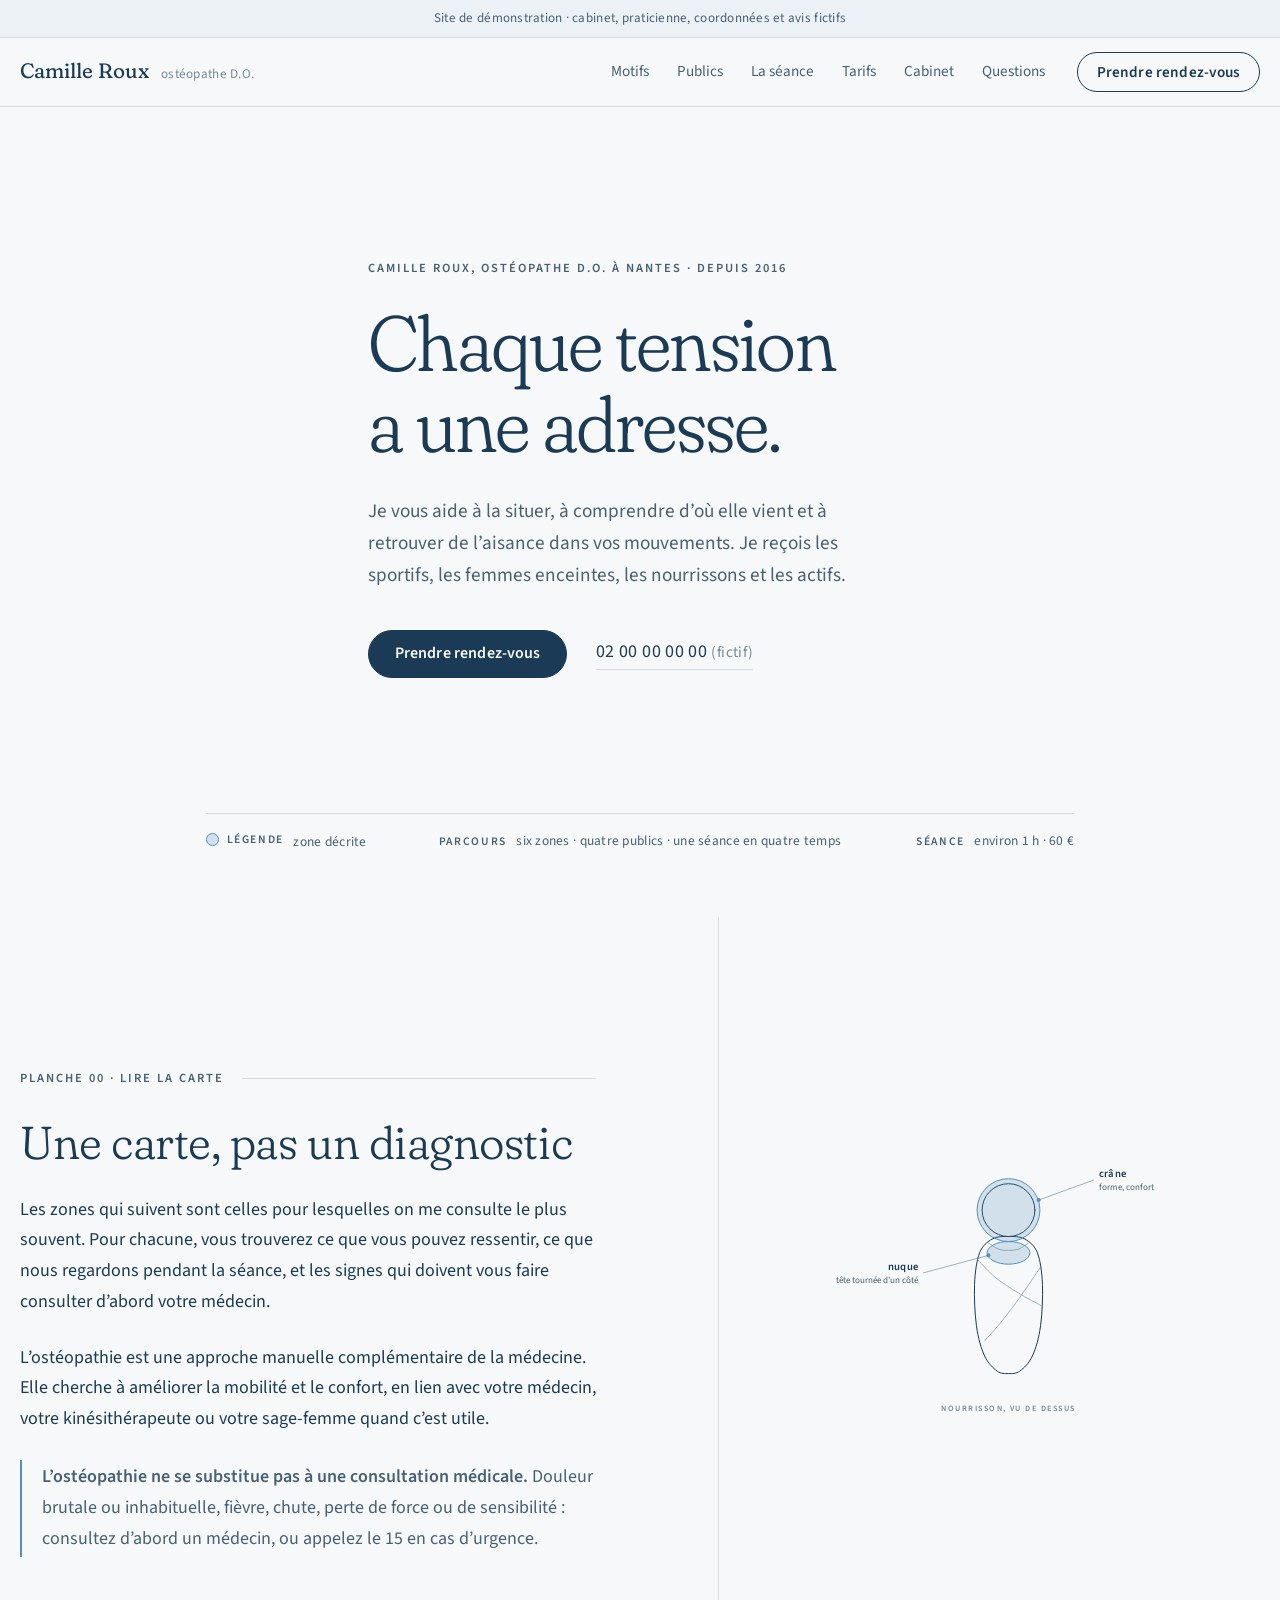
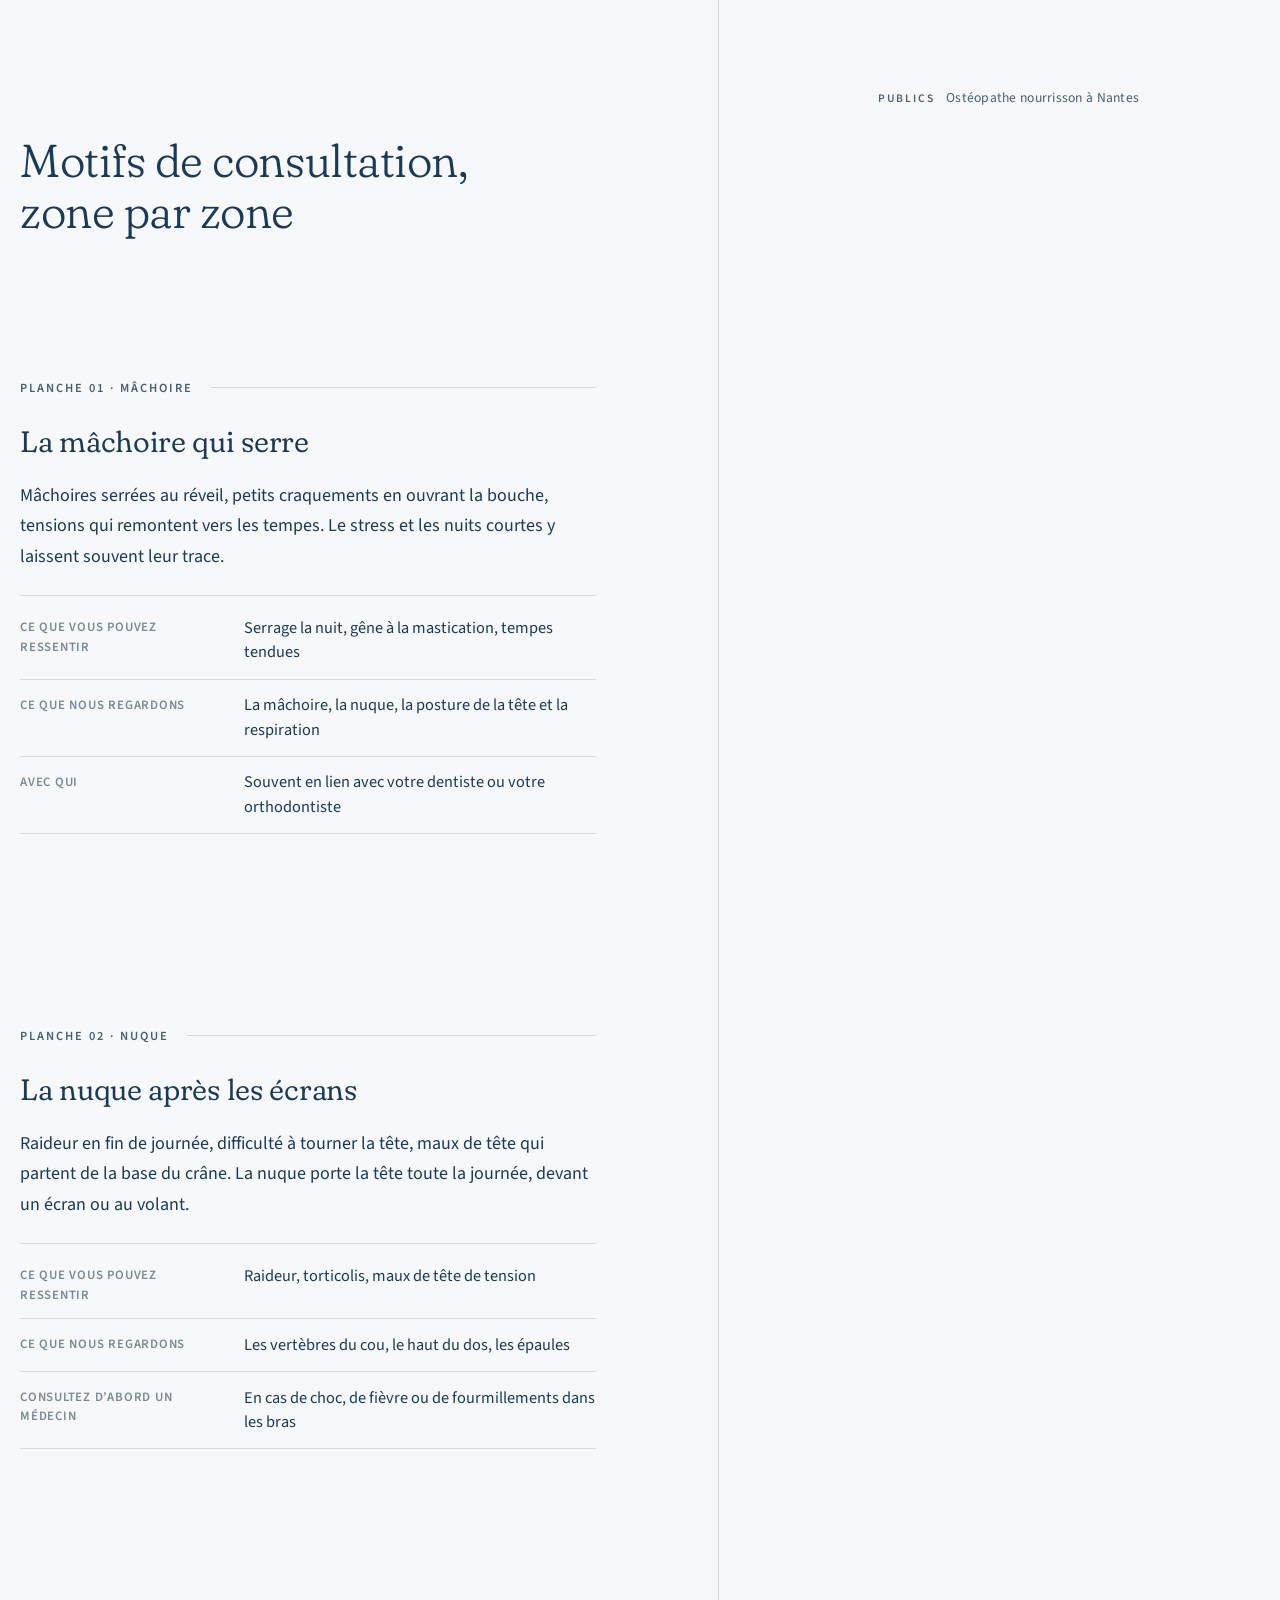
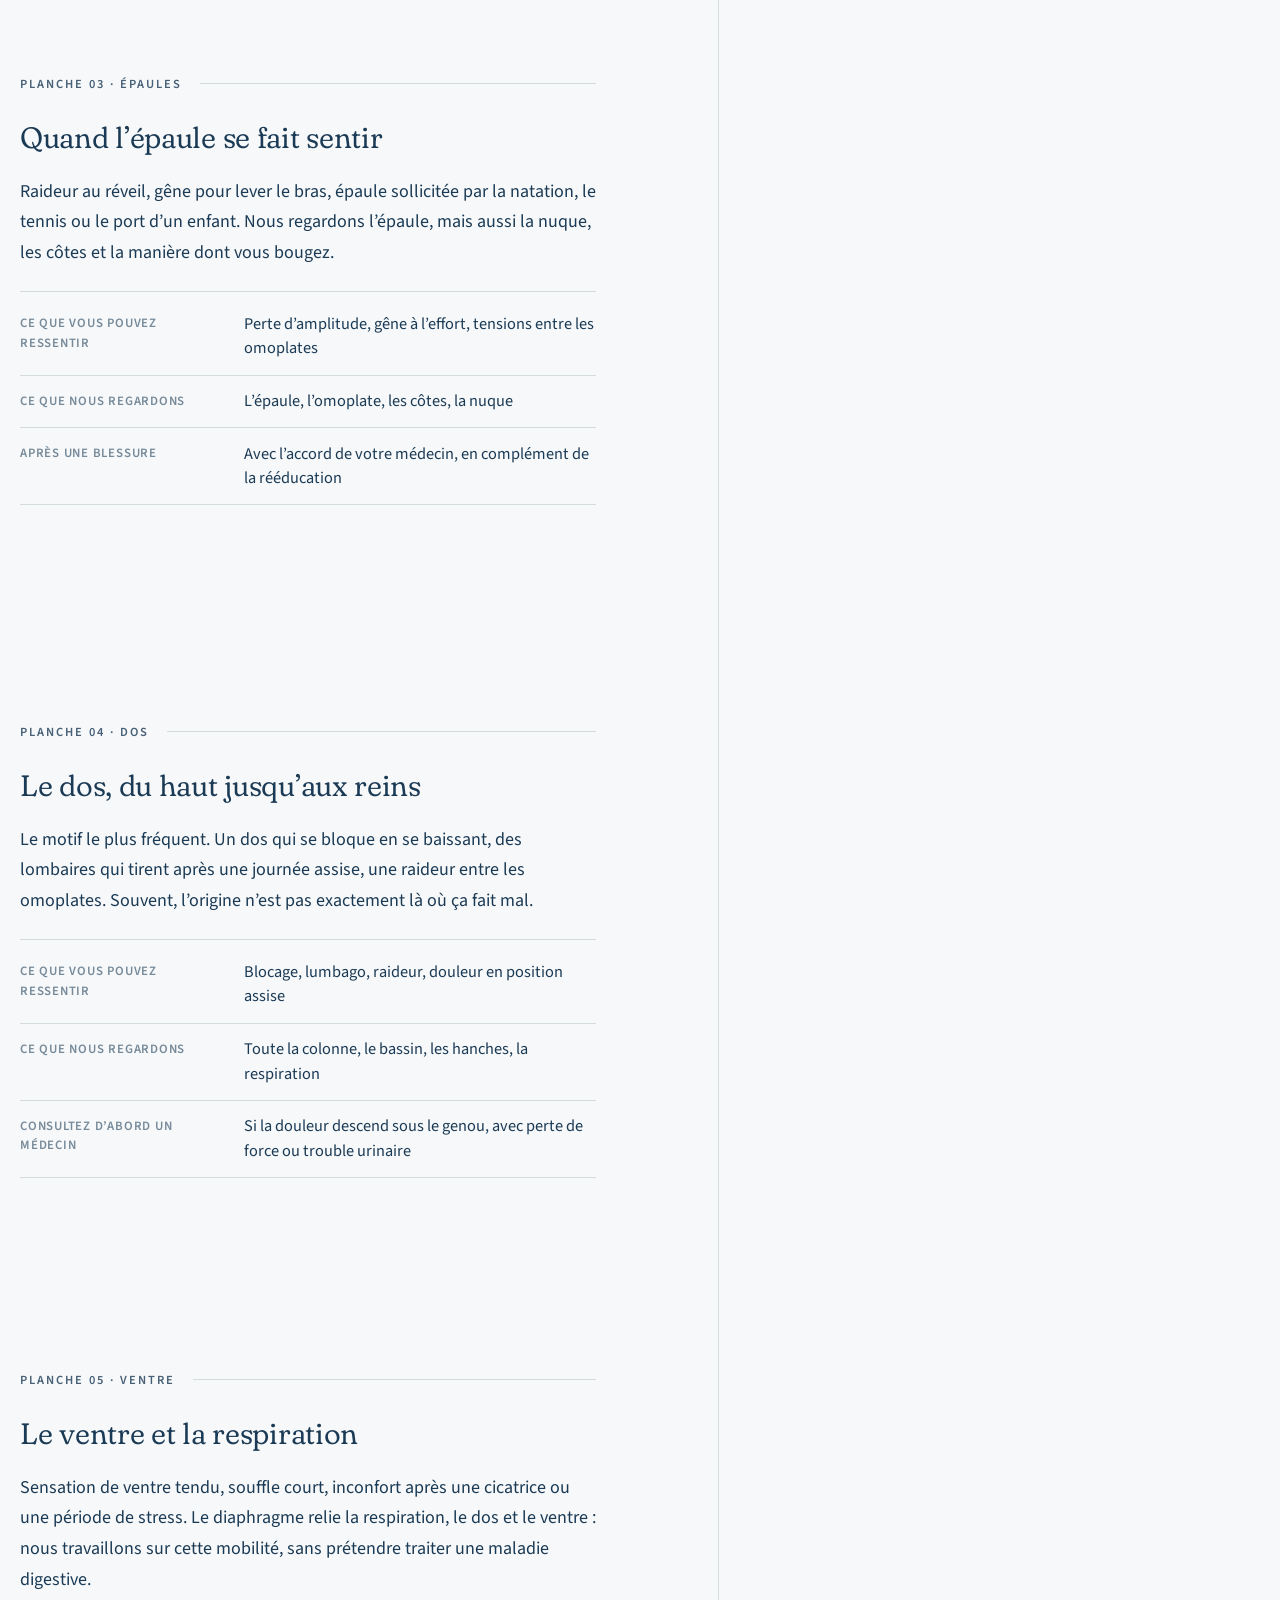
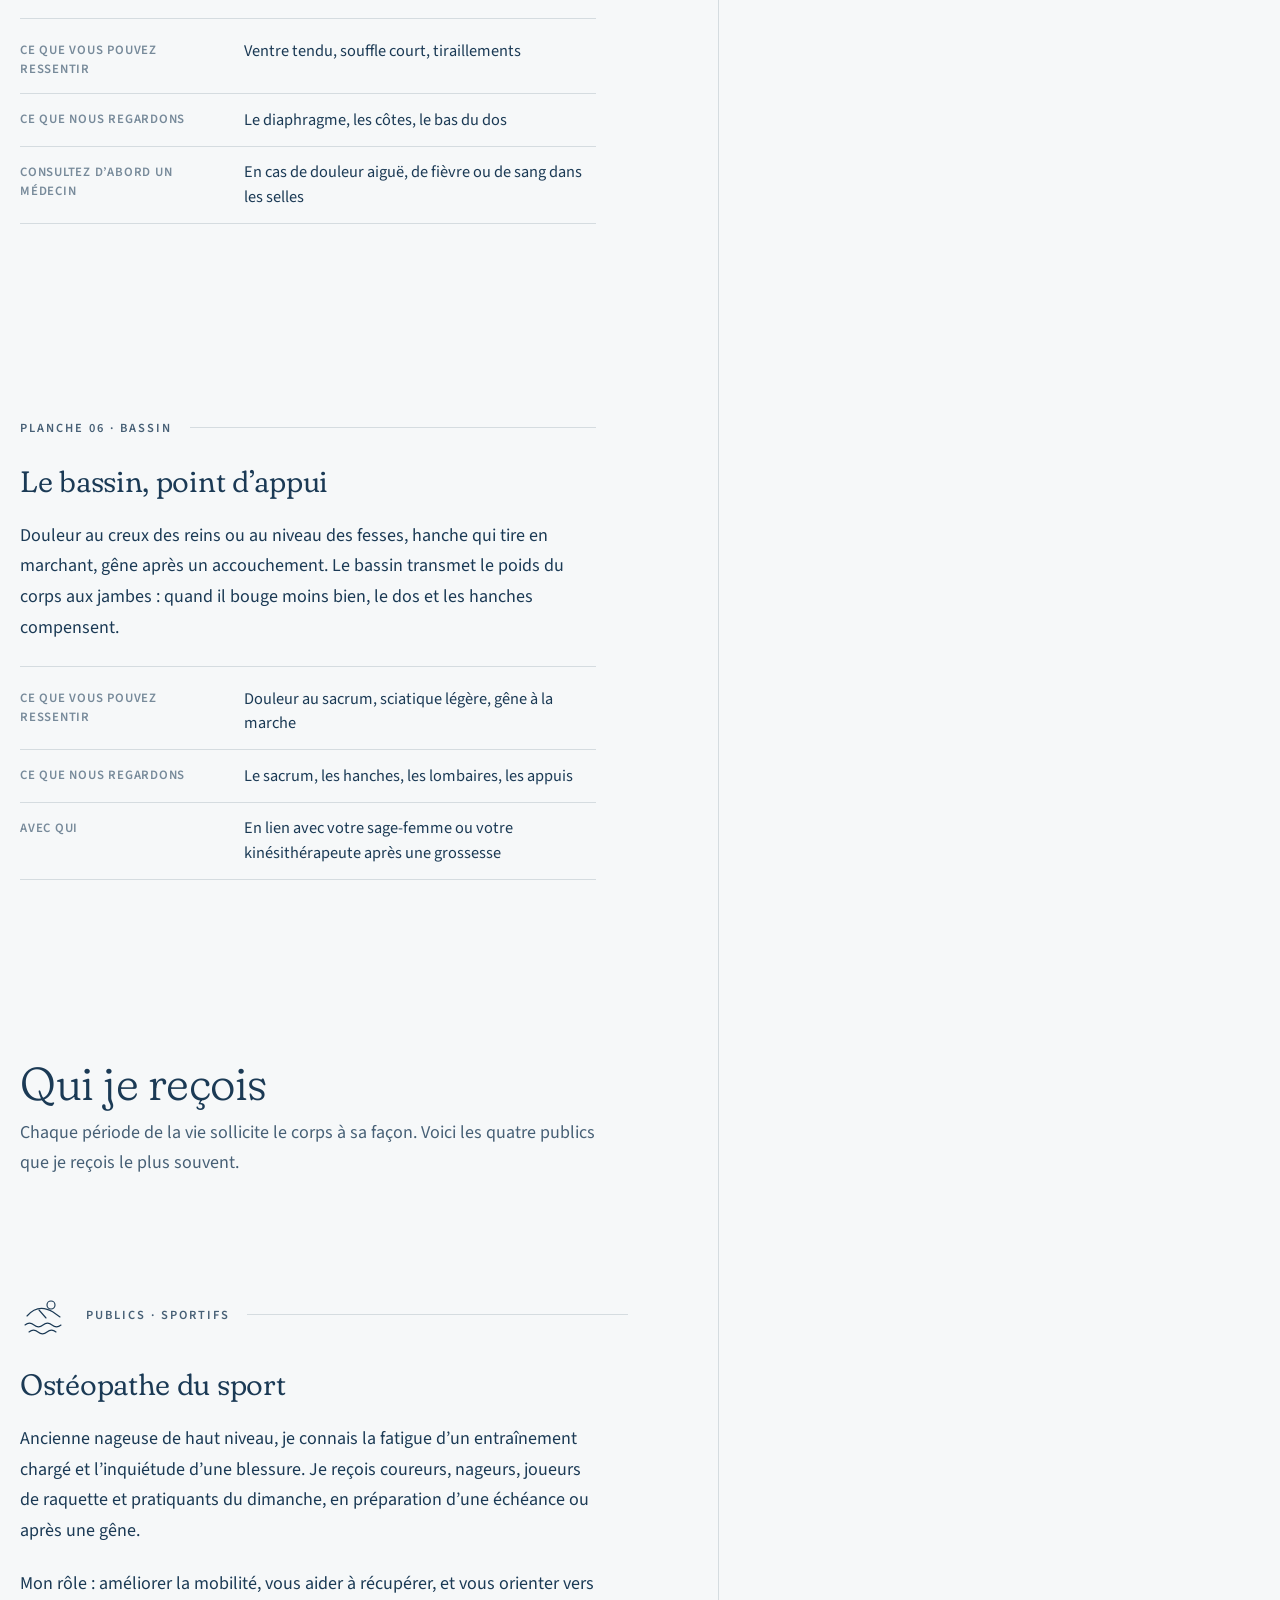
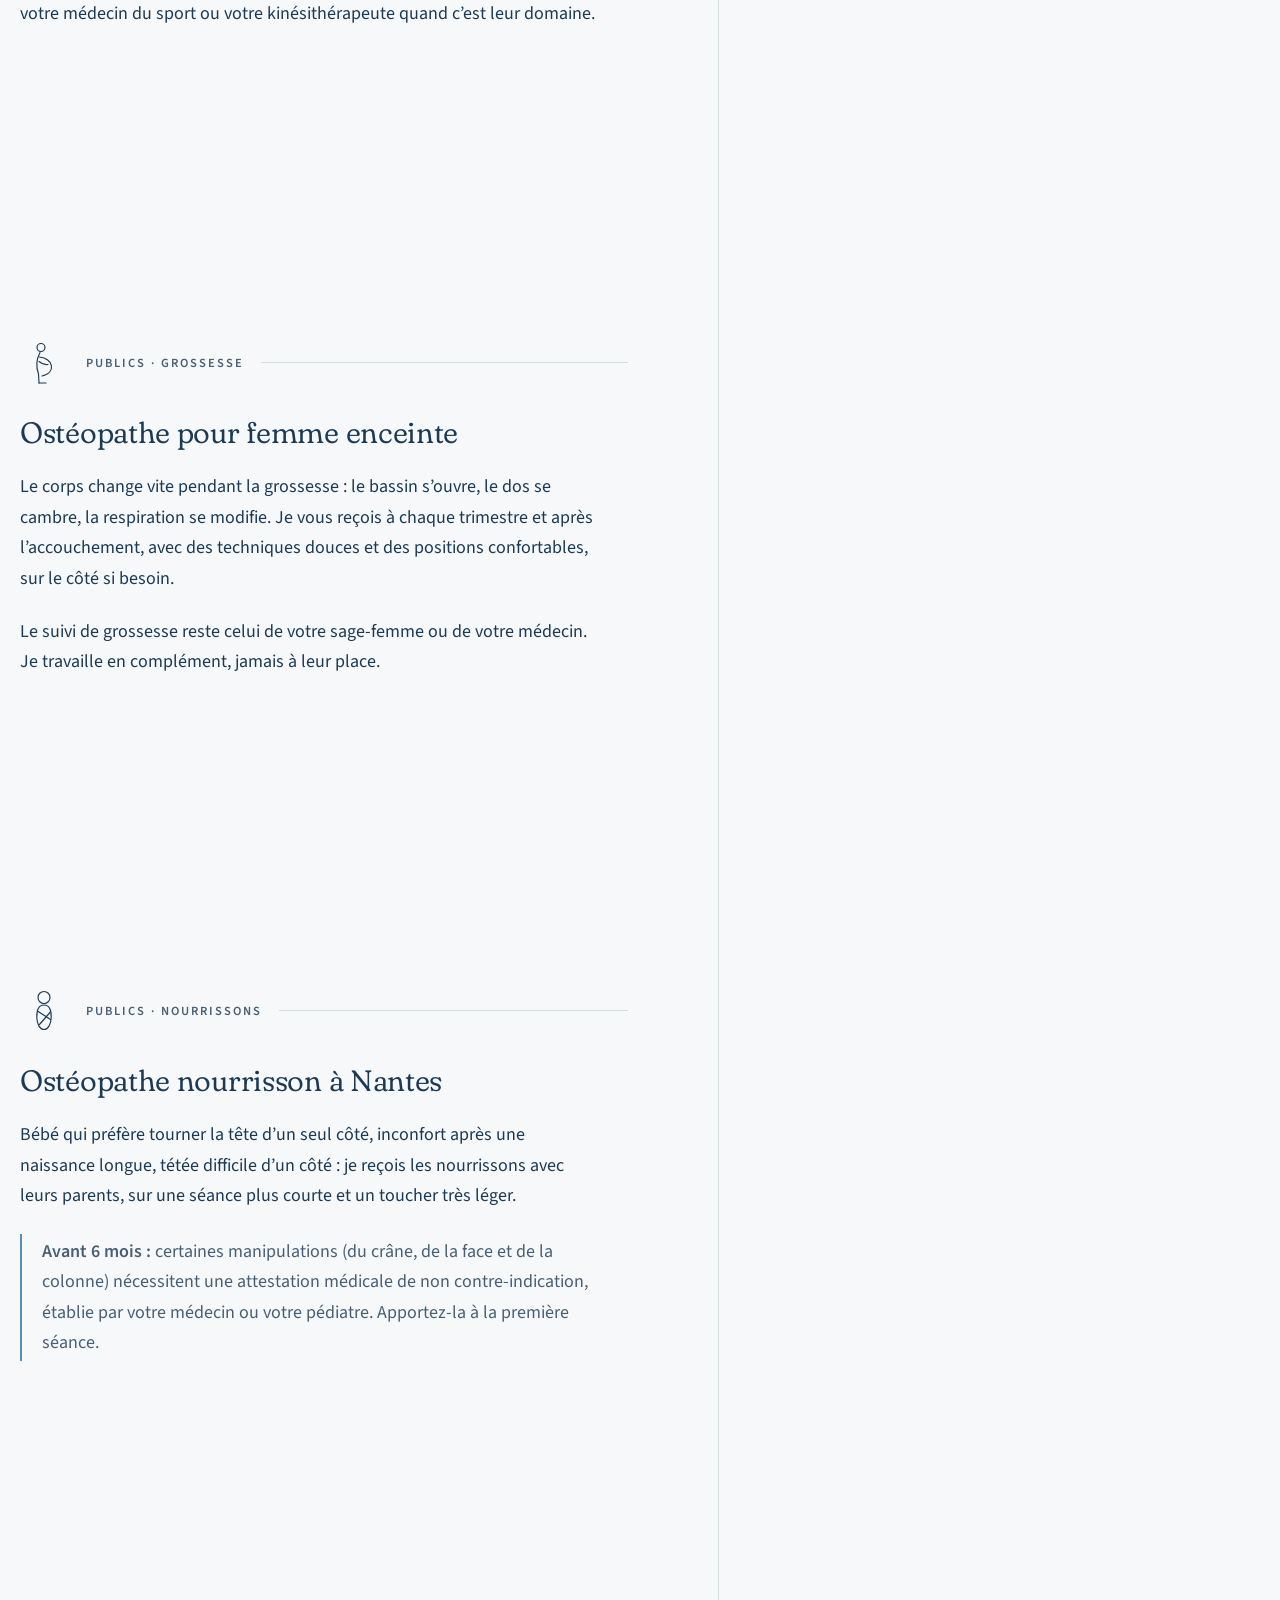
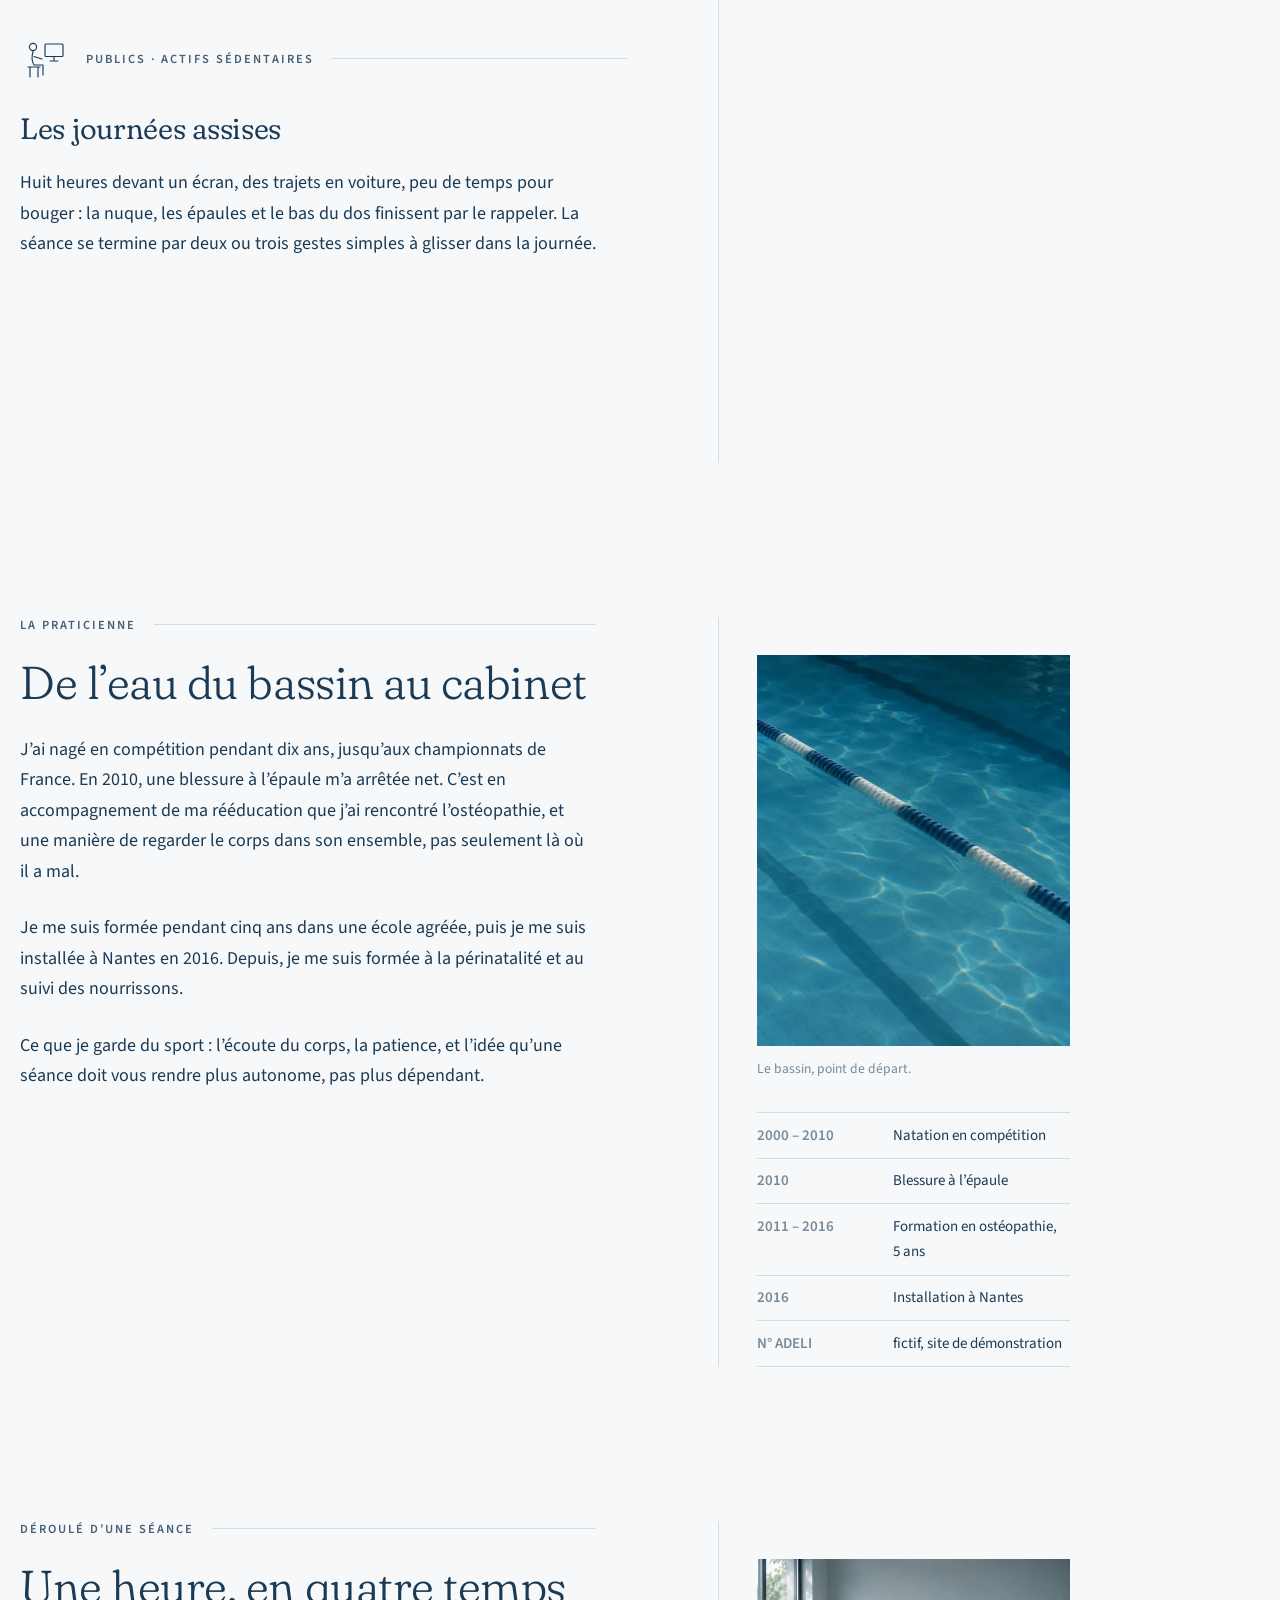
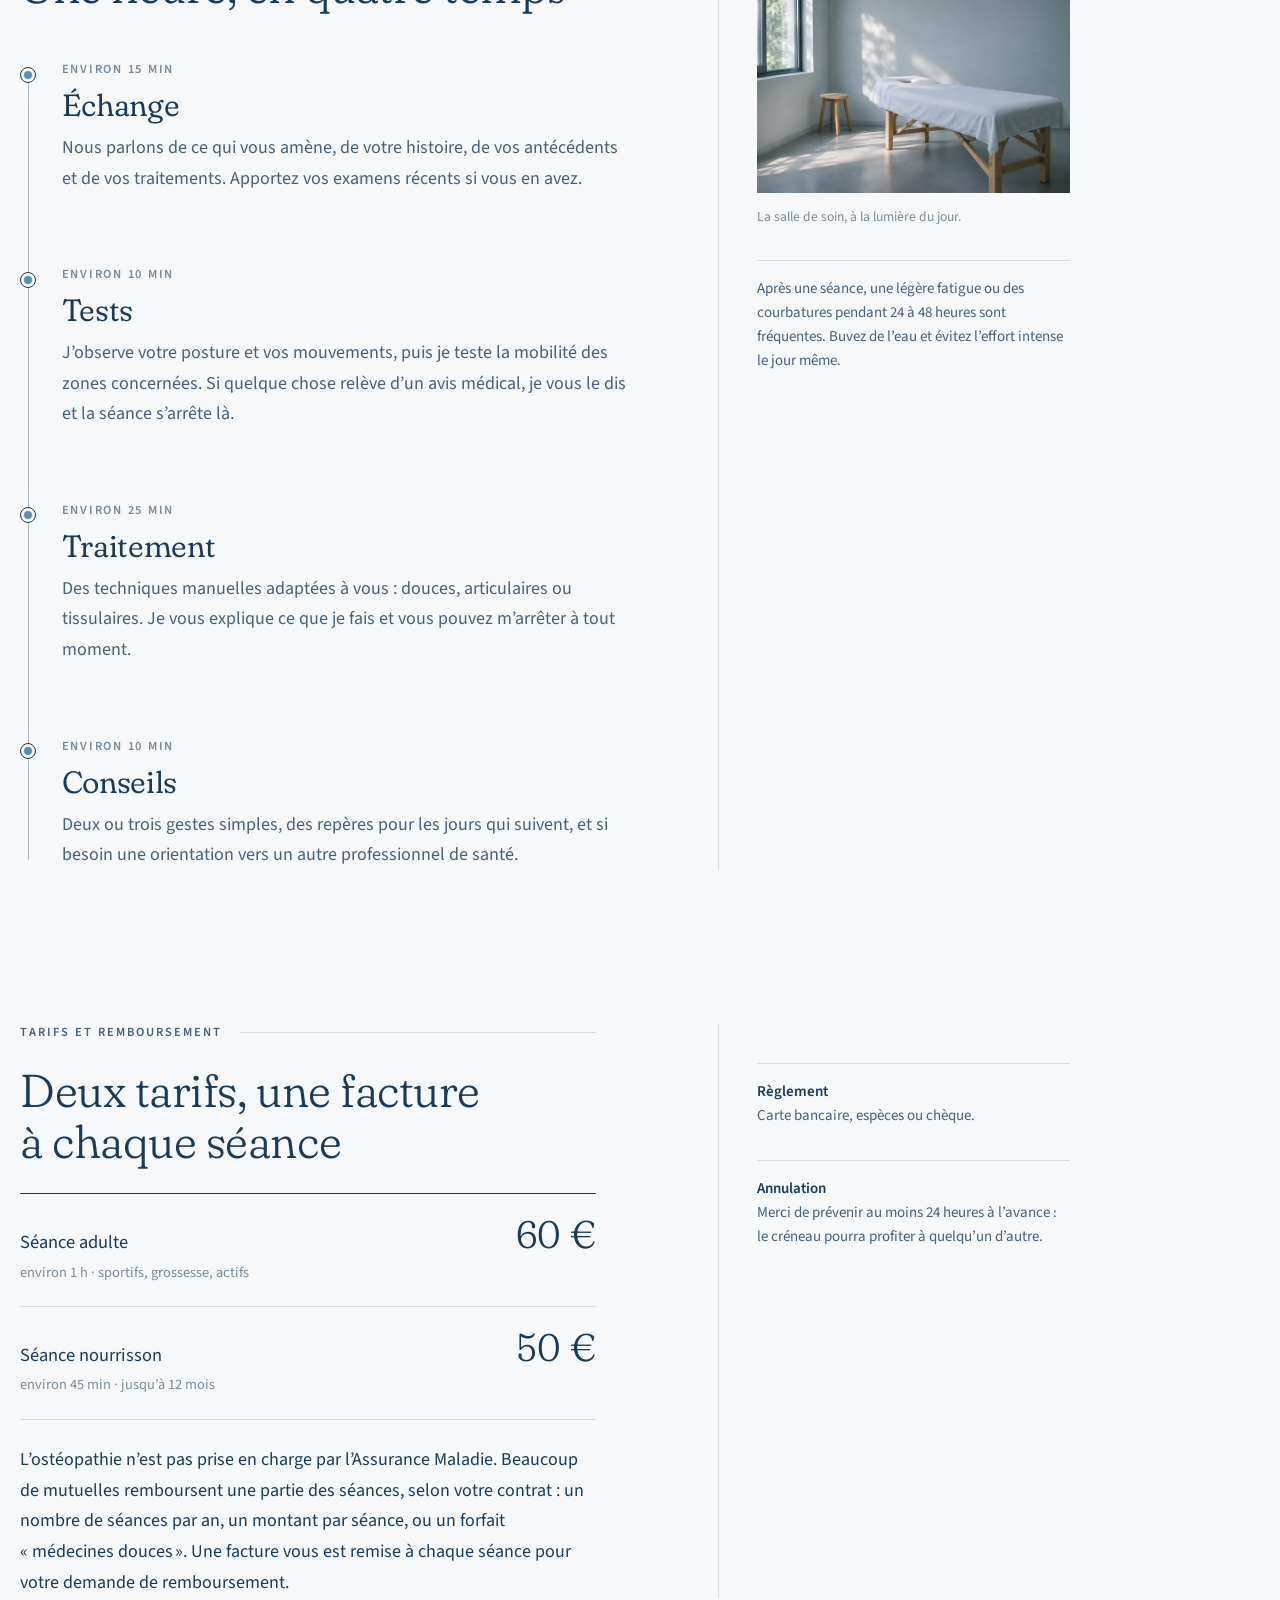
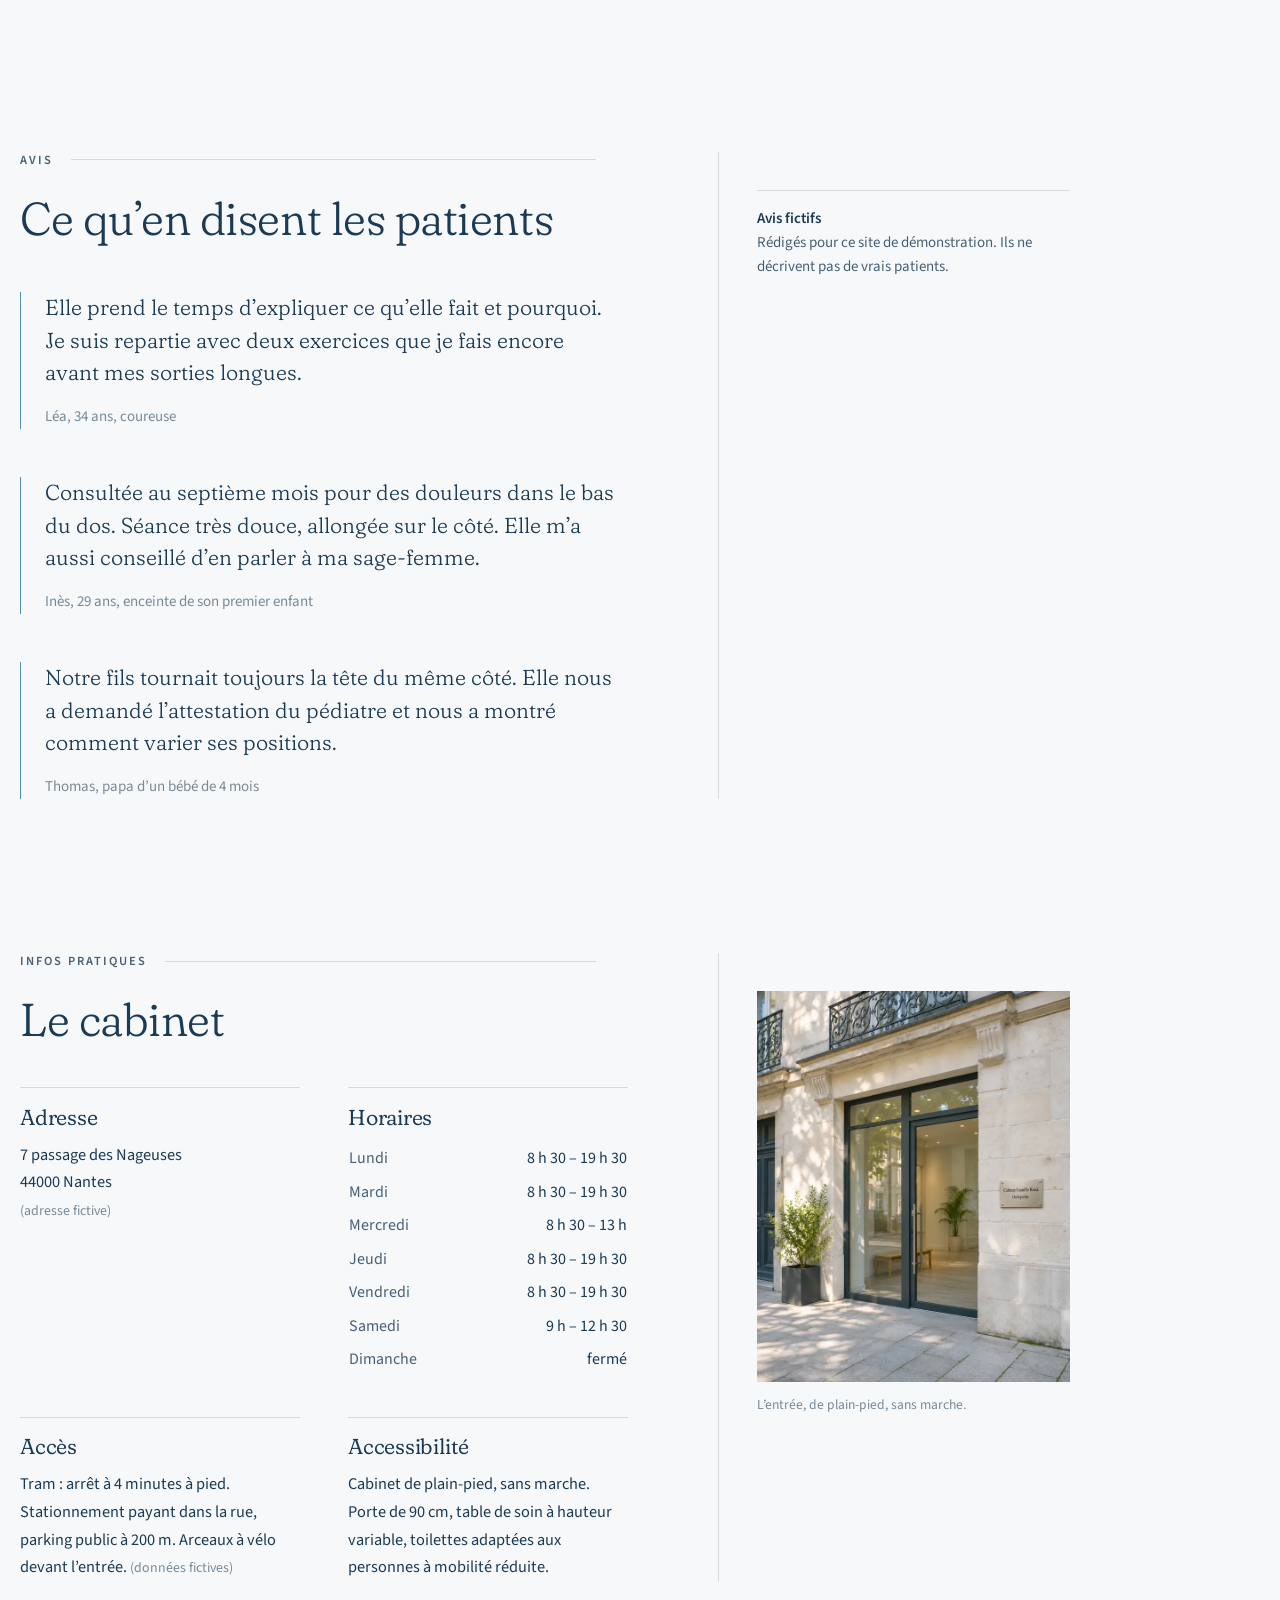
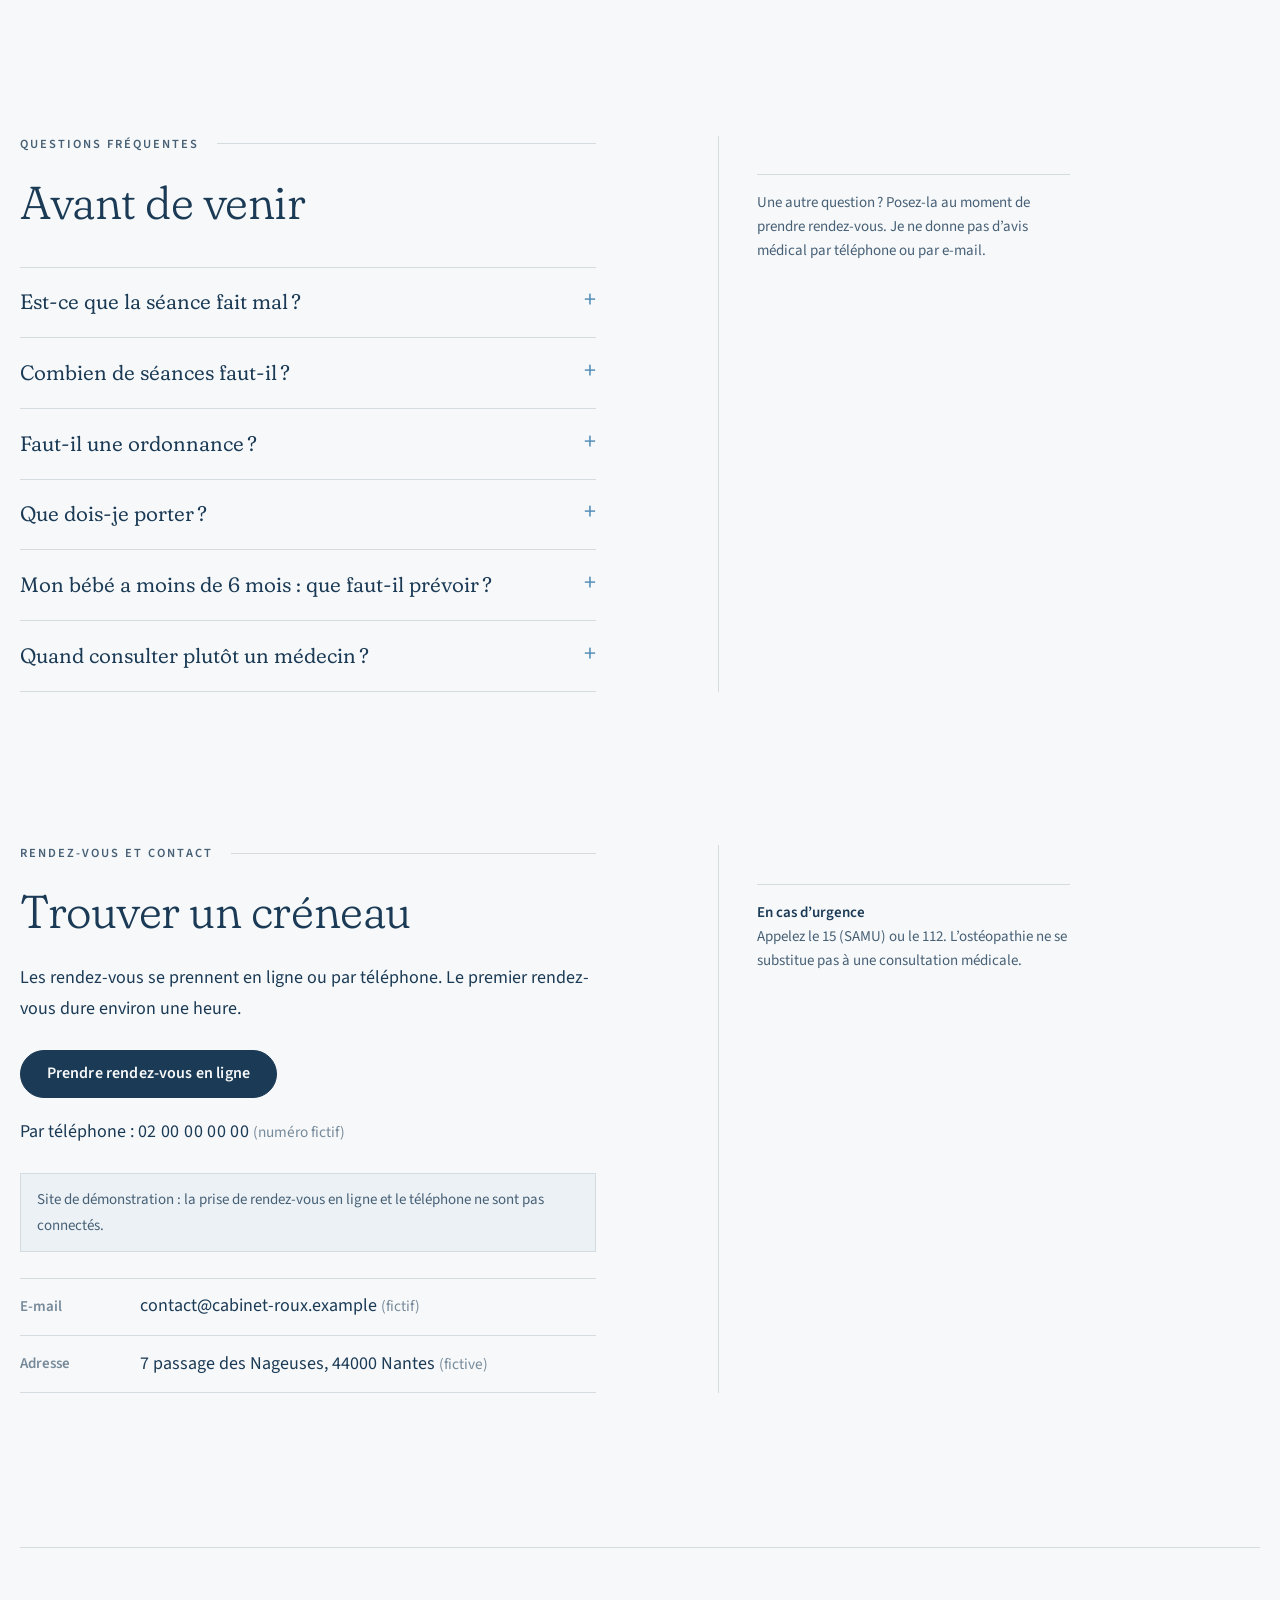
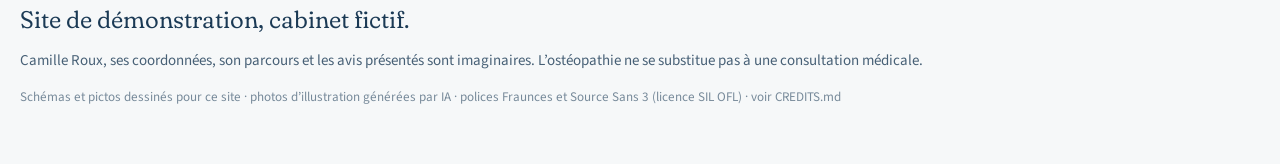
==== commit edfd3a08: "Intègre les trois photos fournies (bassin, salle de soin, entrée) Ré-encodées en WebP, deux tailles " ====
--- a/index.html
+++ b/index.html
@@ -312,9 +312,9 @@
         <p>Ce que je garde du sport : l’écoute du corps, la patience, et l’idée qu’une séance doit vous rendre plus autonome, pas plus dépendant.</p>
       </div>
       <aside class="col-margin">
-        <figure class="ph" style="--ar: 4 / 5">
-          <div class="ph-box"><span>Emplacement photo · 1200 × 1500<br>Surface d’eau d’un bassin vide, lignes de nage</span></div>
-          <figcaption>Le bassin, point de départ. <em>Image à fournir, voir CREDITS.md.</em></figcaption>
+        <figure class="photo">
+          <img src="assets/img/bassin-704.webp" srcset="assets/img/bassin-704.webp 704w, assets/img/bassin.webp 1122w" sizes="(min-width: 1024px) 22rem, (min-width: 640px) 34rem, 100vw" width="1122" height="1402" loading="lazy" decoding="async" alt="Eau calme d’une piscine vide, une ligne d’eau bleue et blanche en diagonale au-dessus du carrelage.">
+          <figcaption>Le bassin, point de départ.</figcaption>
         </figure>
         <dl class="margin-list">
           <div><dt>2000 – 2010</dt><dd>Natation en compétition</dd></div>
@@ -361,9 +361,9 @@
         </div>
       </div>
       <aside class="col-margin">
-        <figure class="ph" style="--ar: 4 / 3">
-          <div class="ph-box"><span>Emplacement photo · 1600 × 1200<br>Salle de soin vide, table et lumière du jour</span></div>
-          <figcaption>La salle de soin. <em>Image à fournir, voir CREDITS.md.</em></figcaption>
+        <figure class="photo">
+          <img src="assets/img/salle-704.webp" srcset="assets/img/salle-704.webp 704w, assets/img/salle.webp 1448w" sizes="(min-width: 1024px) 22rem, (min-width: 640px) 34rem, 100vw" width="1448" height="1086" loading="lazy" decoding="async" alt="Salle de soin vide et lumineuse : une table recouverte d’un drap blanc et un tabouret en bois près de la fenêtre.">
+          <figcaption>La salle de soin, à la lumière du jour.</figcaption>
         </figure>
         <p class="margin-note">Après une séance, une légère fatigue ou des courbatures pendant 24 à 48 heures sont fréquentes. Buvez de l’eau et évitez l’effort intense le jour même.</p>
       </aside>
@@ -444,9 +444,9 @@
         </div>
       </div>
       <aside class="col-margin">
-        <figure class="ph" style="--ar: 4 / 5">
-          <div class="ph-box"><span>Emplacement photo · 1200 × 1500<br>Entrée de plain-pied, porte vitrée, sans marche</span></div>
-          <figcaption>L’entrée, de plain-pied. <em>Image à fournir, voir CREDITS.md.</em></figcaption>
+        <figure class="photo">
+          <img src="assets/img/entree-704.webp" srcset="assets/img/entree-704.webp 704w, assets/img/entree.webp 1122w" sizes="(min-width: 1024px) 22rem, (min-width: 640px) 34rem, 100vw" width="1122" height="1402" loading="lazy" decoding="async" alt="Entrée du cabinet dans un immeuble en pierre claire : grande porte vitrée au ras du trottoir, sans marche.">
+          <figcaption>L’entrée, de plain-pied, sans marche.</figcaption>
         </figure>
       </aside>
     </section>
@@ -514,7 +514,7 @@
   <div class="wrap footer-in">
     <p class="footer-demo">Site de démonstration, cabinet fictif.</p>
     <p>Camille Roux, ses coordonnées, son parcours et les avis présentés sont imaginaires. L’ostéopathie ne se substitue pas à une consultation médicale.</p>
-    <p class="footer-small">Schémas et pictos dessinés pour ce site · polices Fraunces et Source Sans 3 (licence SIL OFL) · voir CREDITS.md</p>
+    <p class="footer-small">Schémas et pictos dessinés pour ce site · photos d’illustration générées par IA · polices Fraunces et Source Sans 3 (licence SIL OFL) · voir CREDITS.md</p>
   </div>
 </footer>
 
--- a/assets/css/style.css
+++ b/assets/css/style.css
@@ -218,10 +218,10 @@
 .margin-list > div { display: grid; grid-template-columns: 7.5rem 1fr; gap: 1rem; padding-block: 0.6rem; border-bottom: 1px solid var(--rule); }
 .margin-list dt { font-variant-numeric: tabular-nums; color: var(--ink-faint); font-weight: 600; }
 
-/* Emplacements photo */
-.ph { display: grid; gap: 0.7rem; }
-.ph-box { width: 100%; max-width: 100%; aspect-ratio: var(--ar, 4 / 3); display: grid; place-items: center; text-align: center; padding: 1.5rem; background: var(--zone-wash); border: 1px dashed color-mix(in srgb, var(--ink) 30%, var(--paper)); font-size: 0.82rem; line-height: 1.5; color: var(--ink-faint); letter-spacing: 0.02em; }
-.ph figcaption { font-size: 0.85rem; color: var(--ink-faint); }
+/* Photos (colonne de marge) */
+.photo { display: grid; gap: 0.7rem; }
+.photo img { display: block; width: 100%; height: auto; background: var(--zone-wash); }
+.photo figcaption { font-size: 0.85rem; color: var(--ink-faint); }
 
 /* Timeline « Déroulé d'une séance » */
 .timeline-wrap { position: relative; padding-left: 2.6rem; margin-top: 3rem !important; }
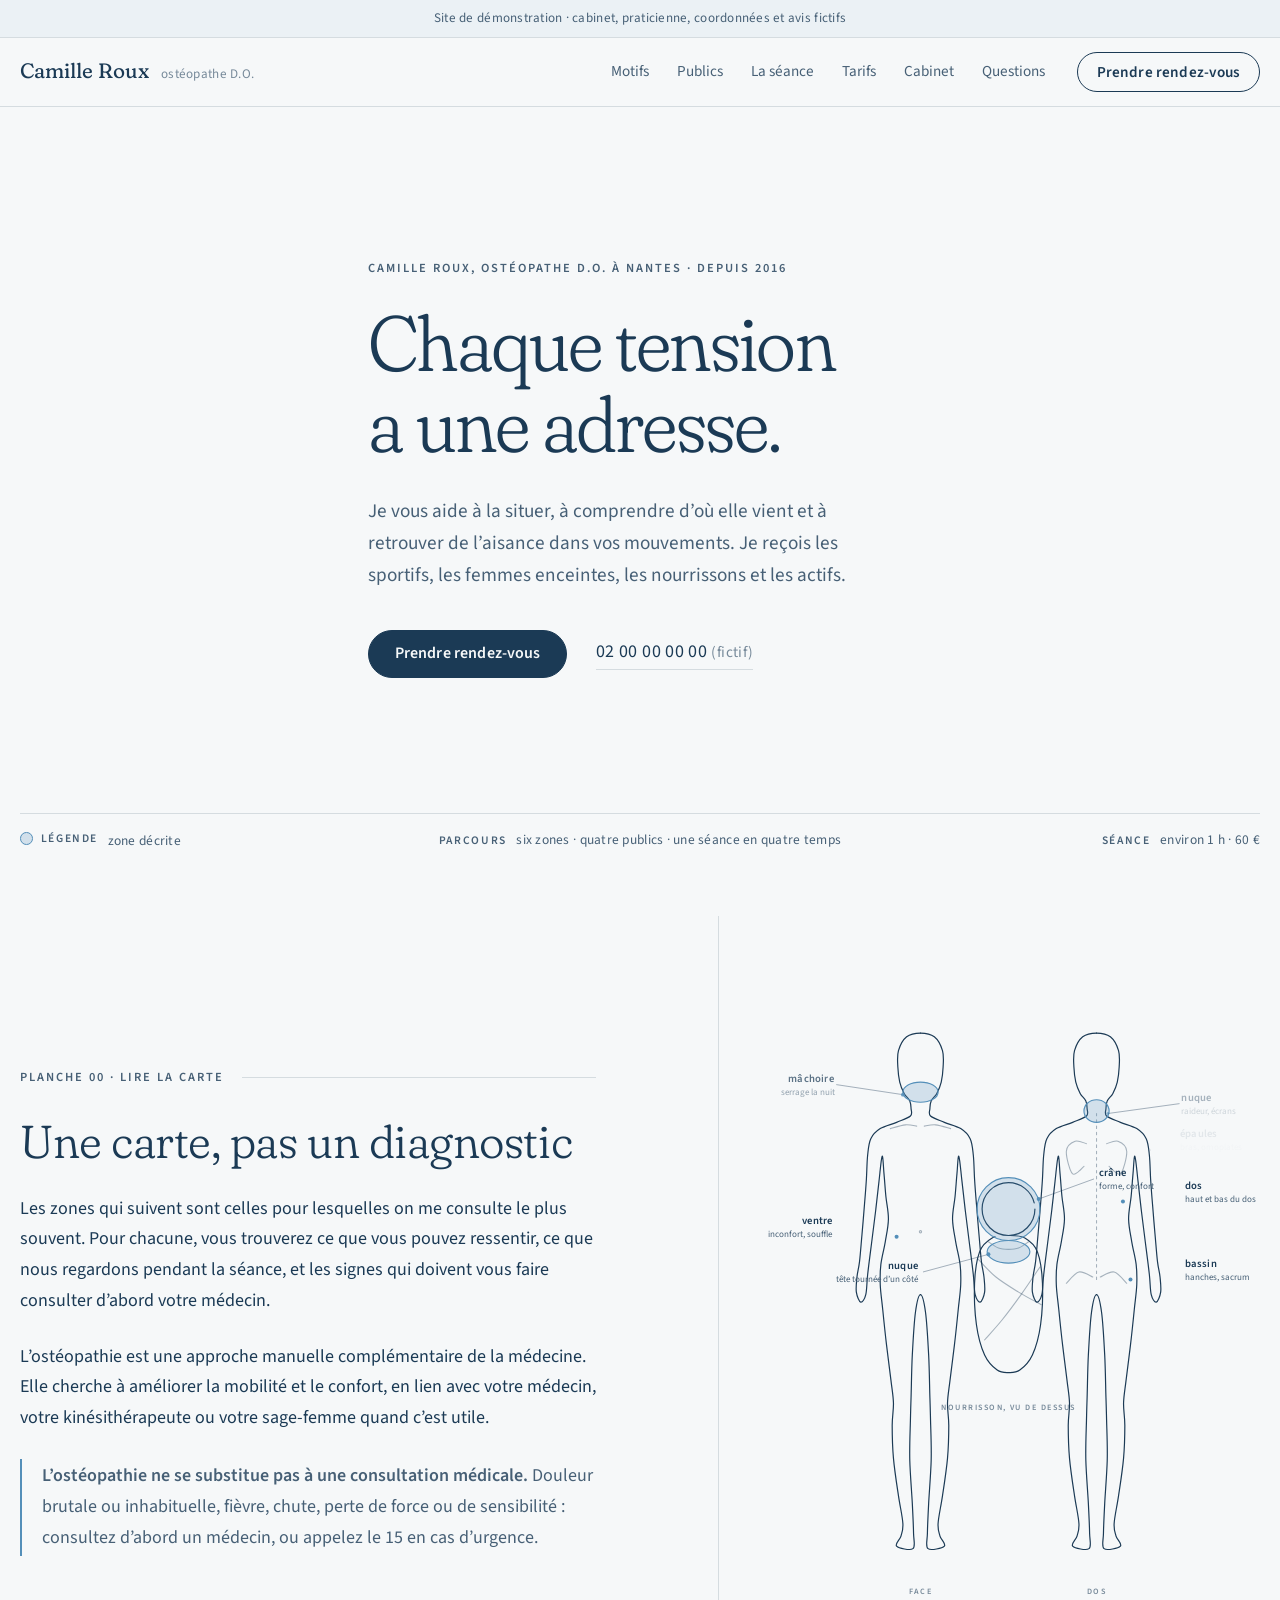
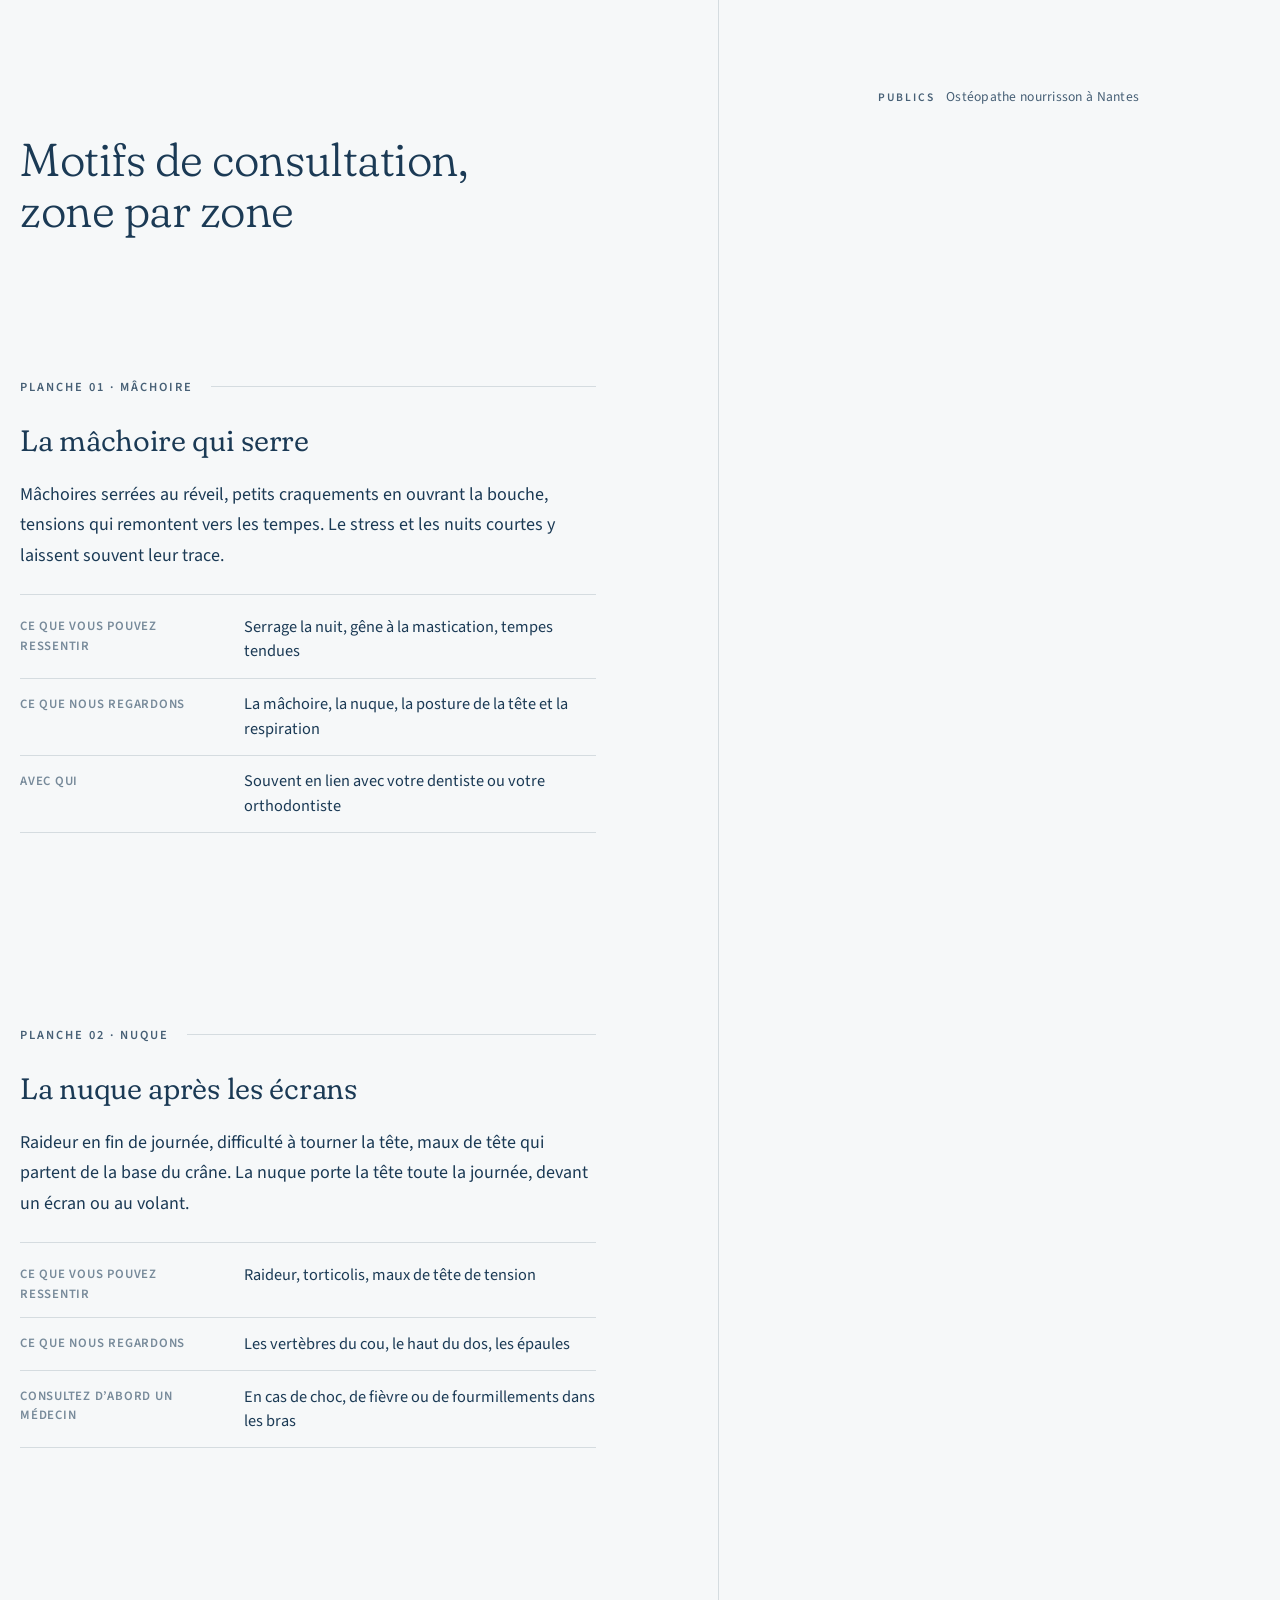
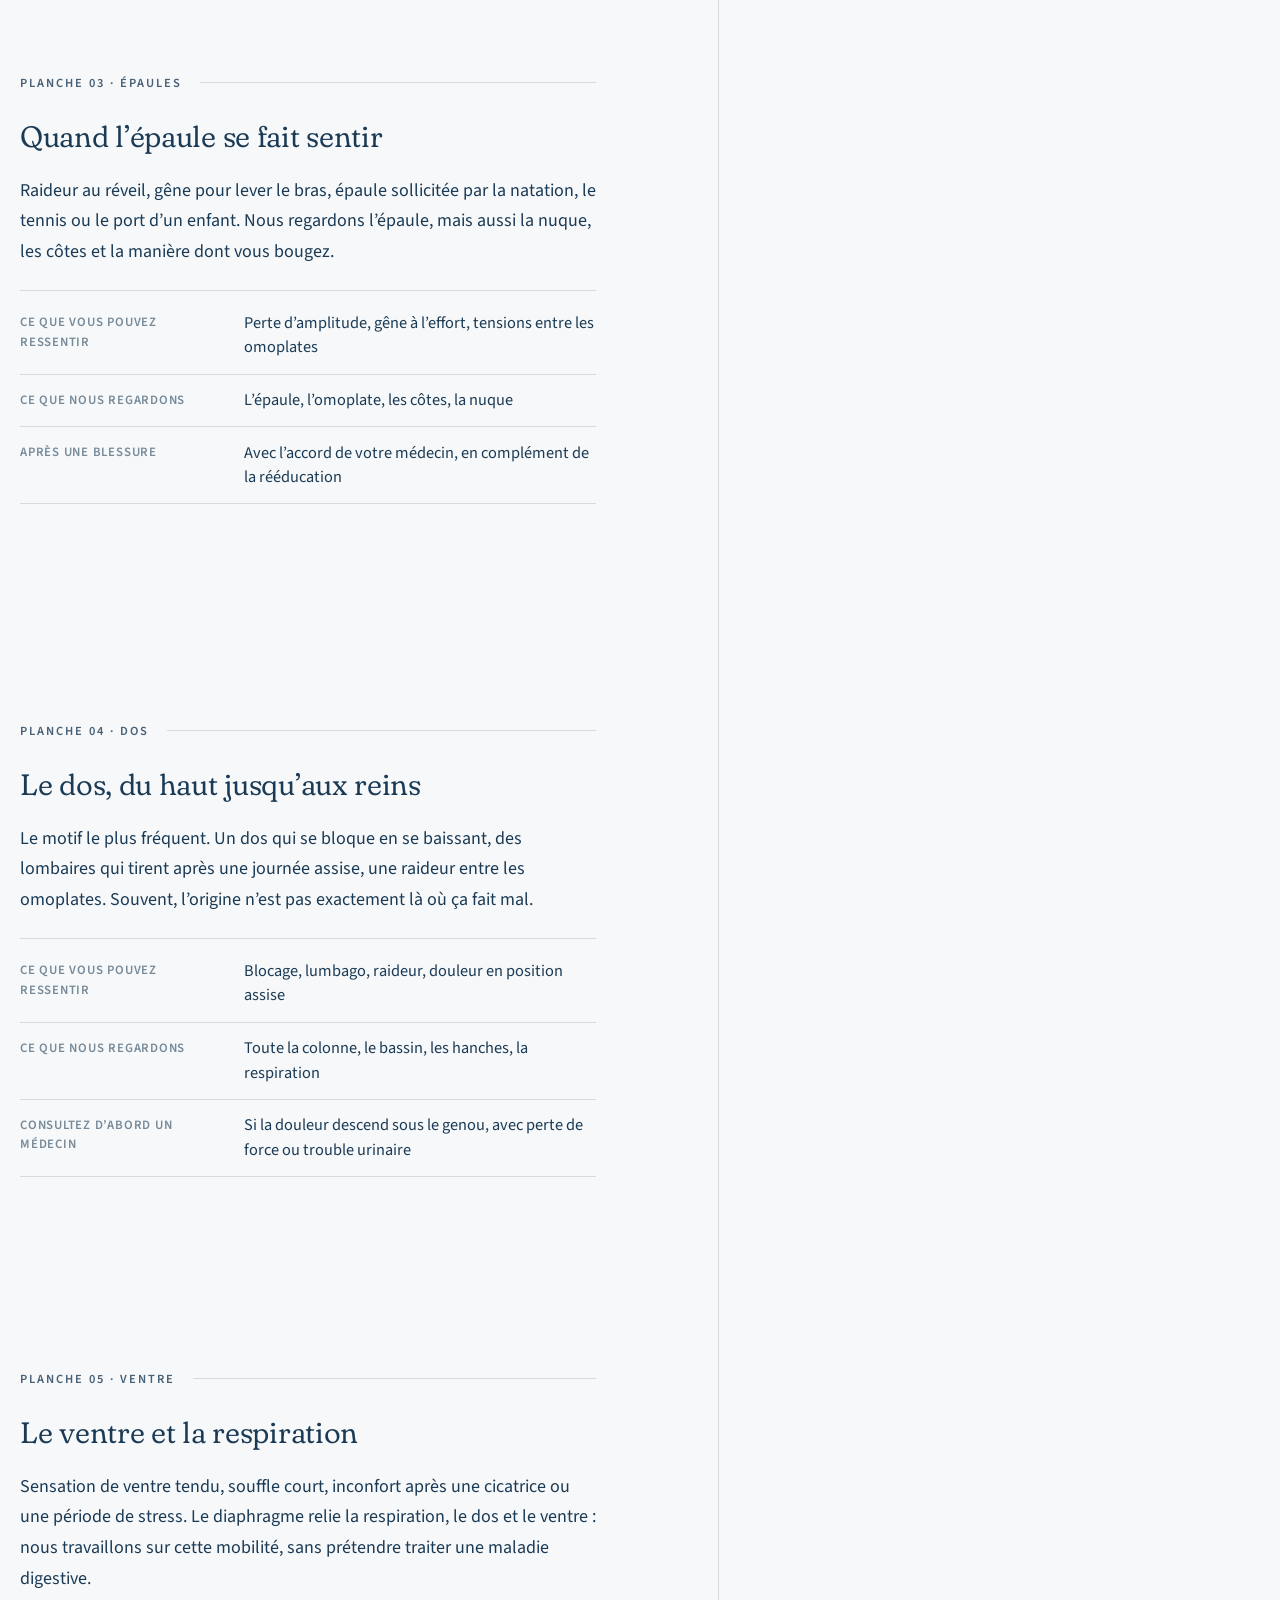
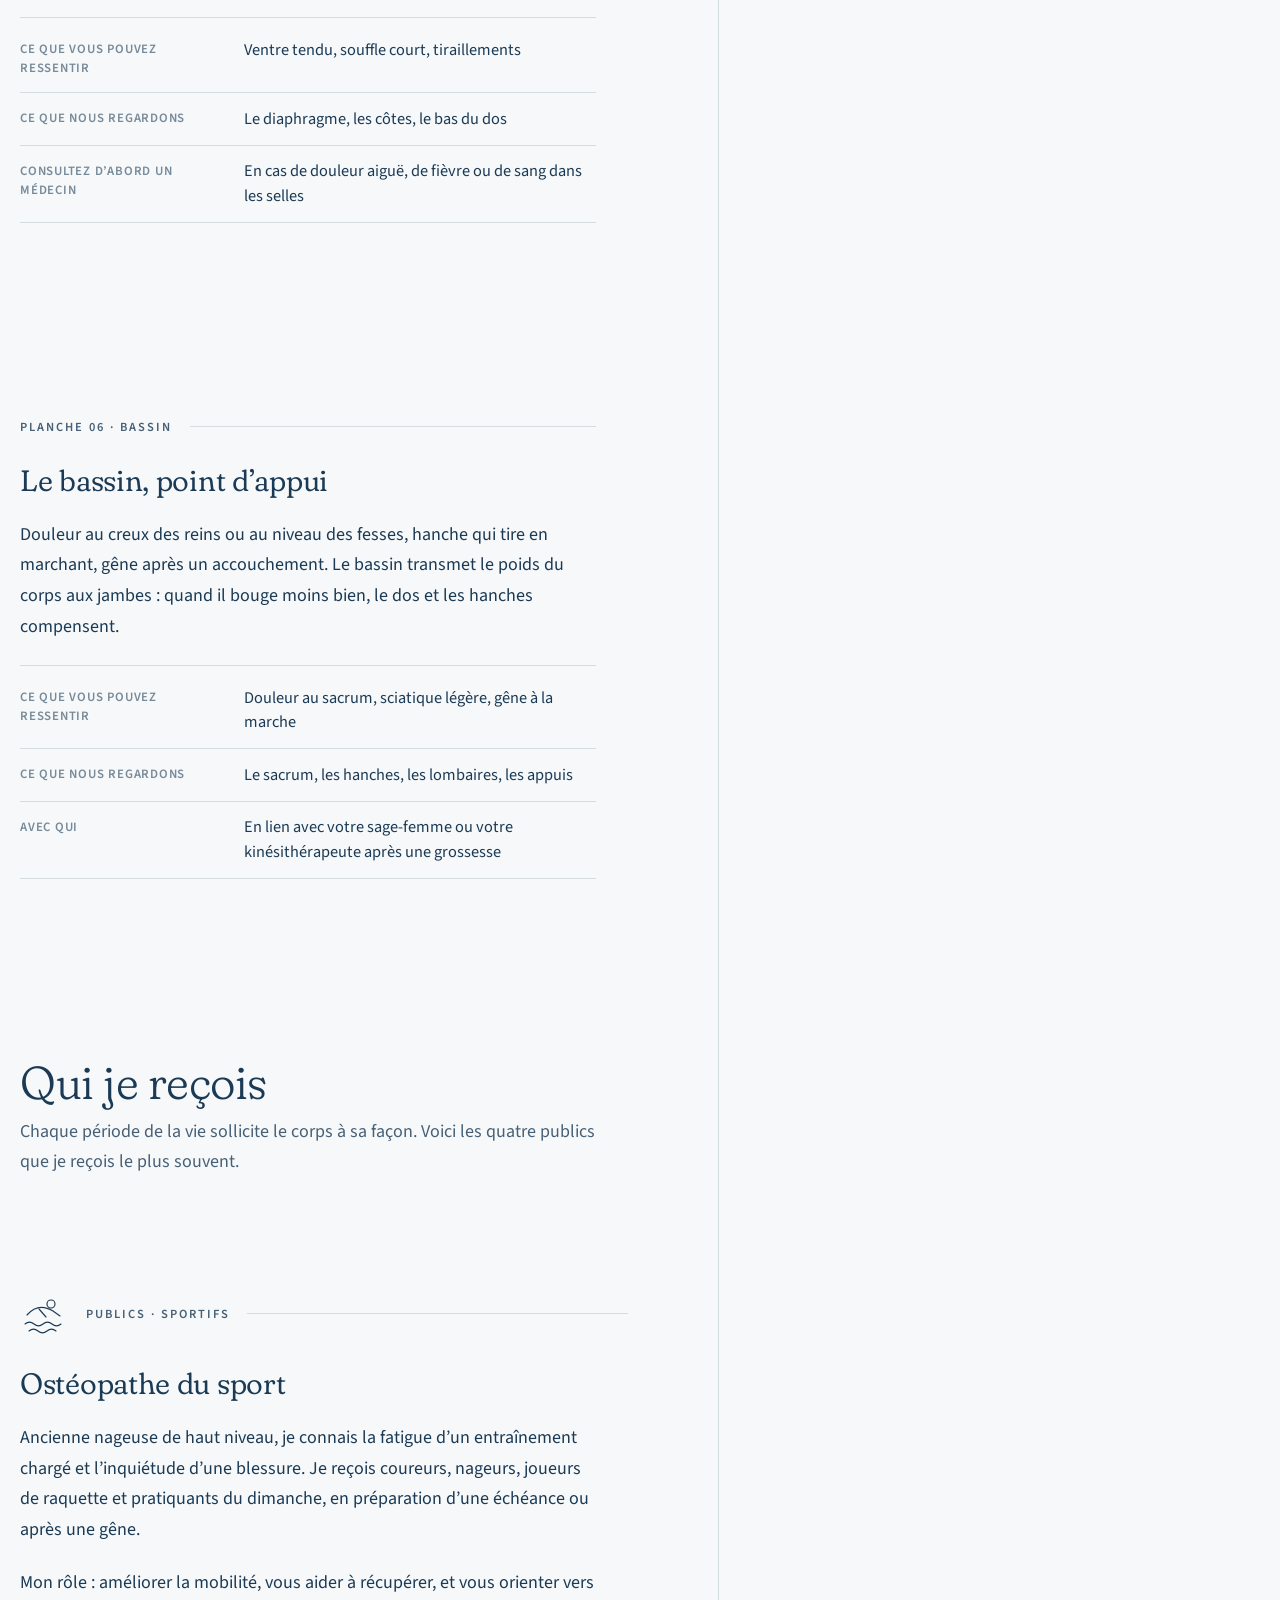
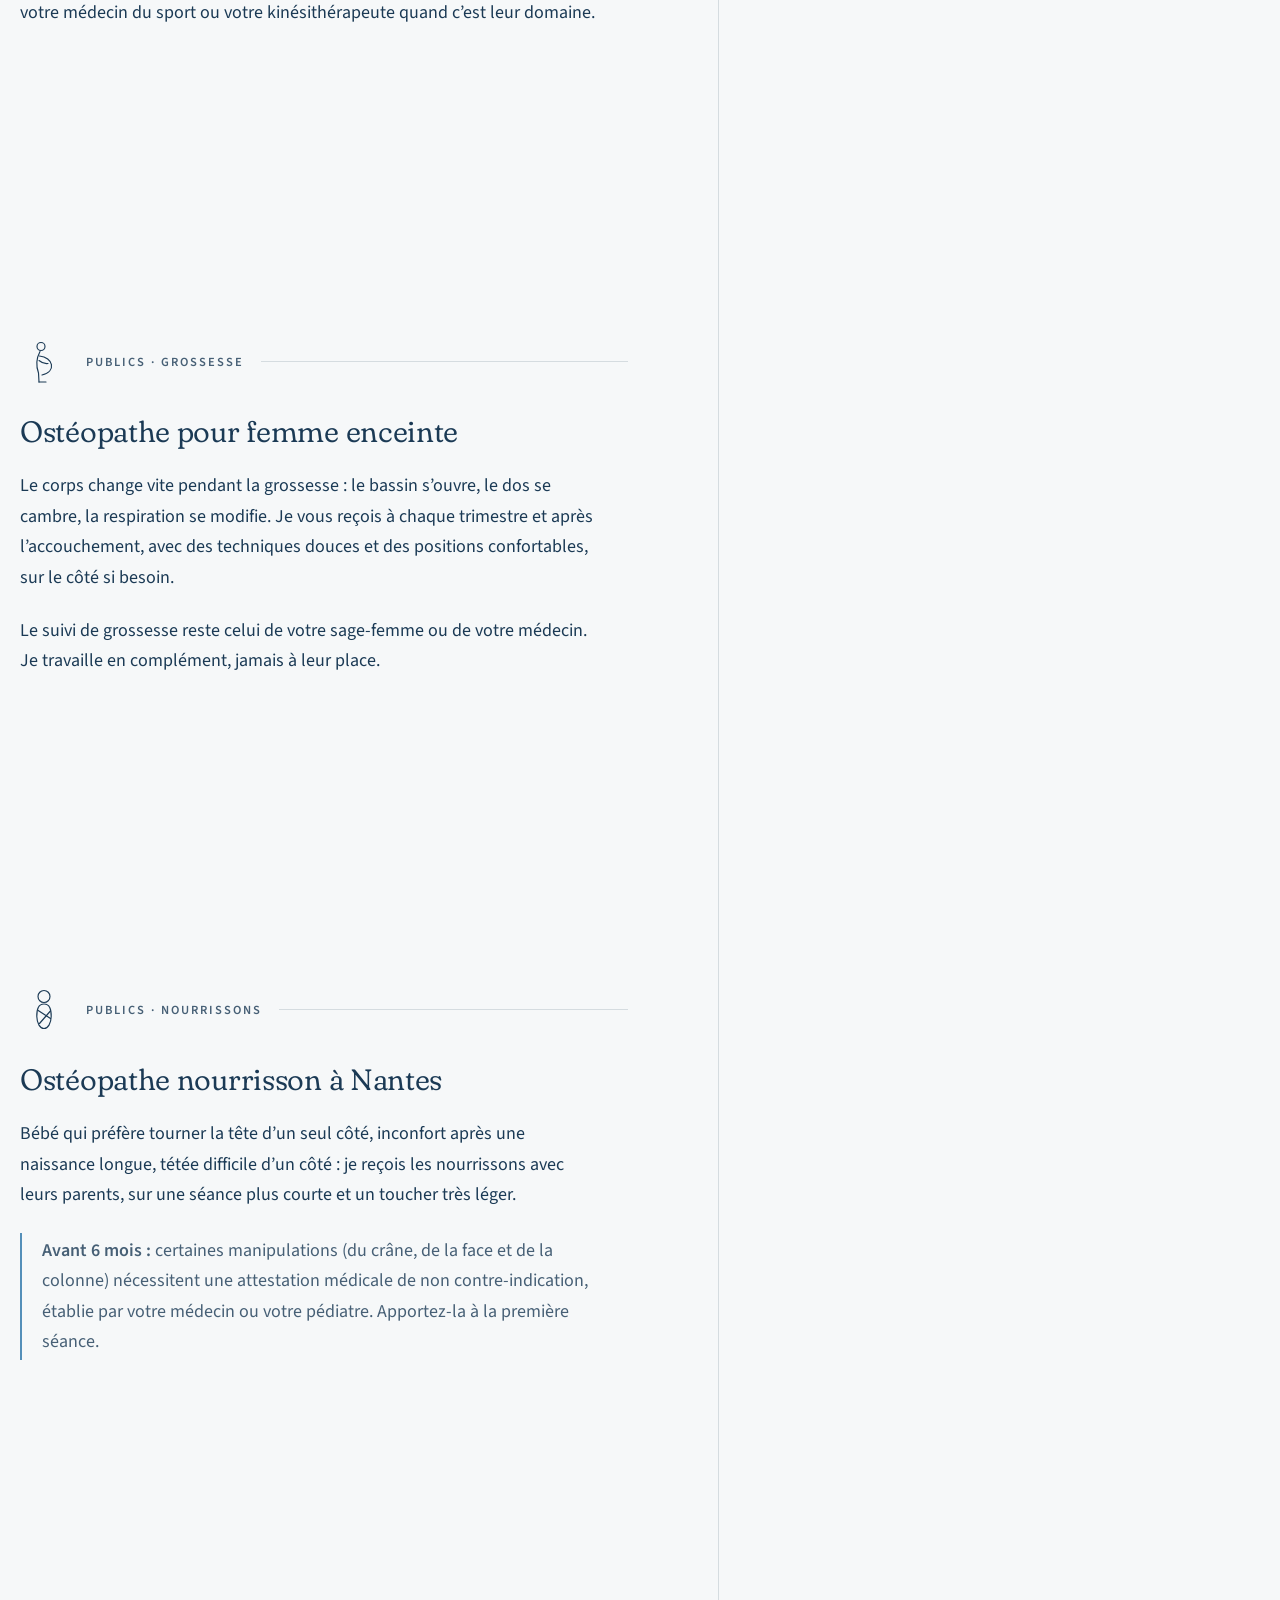
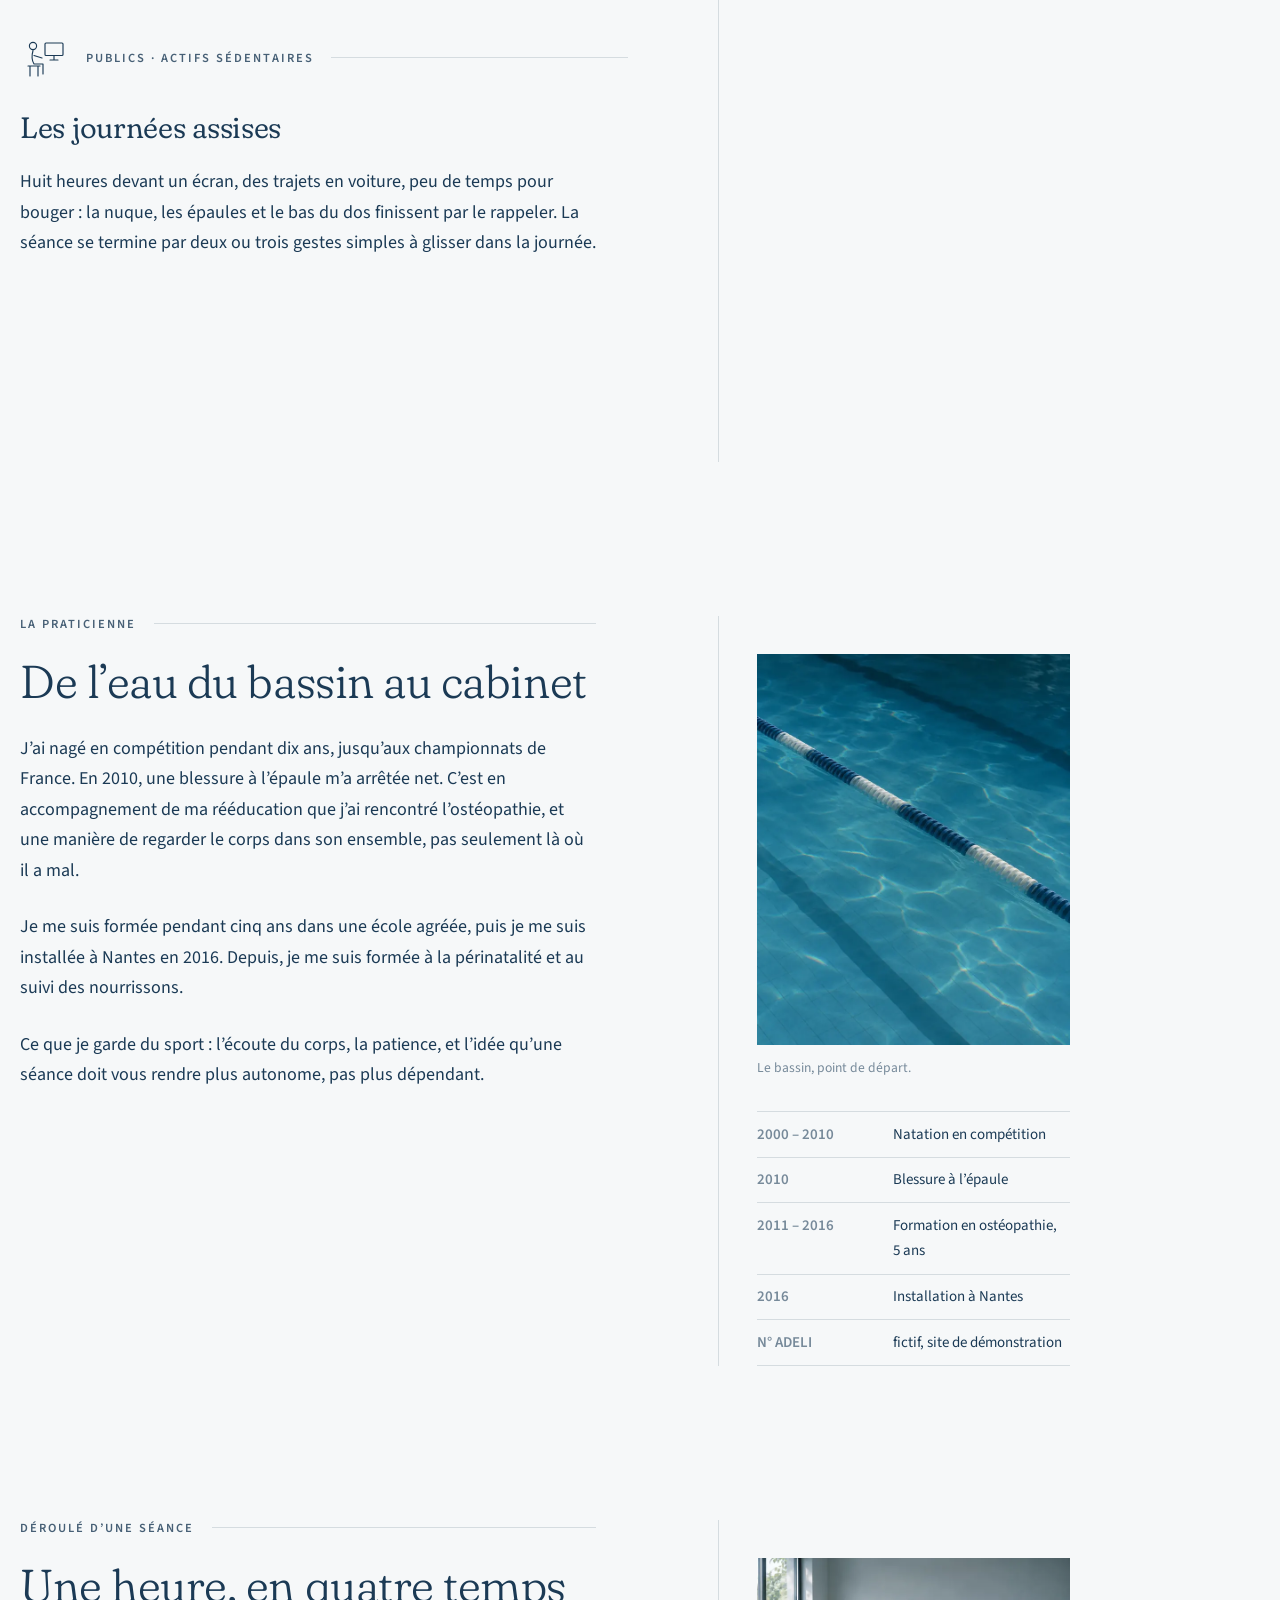
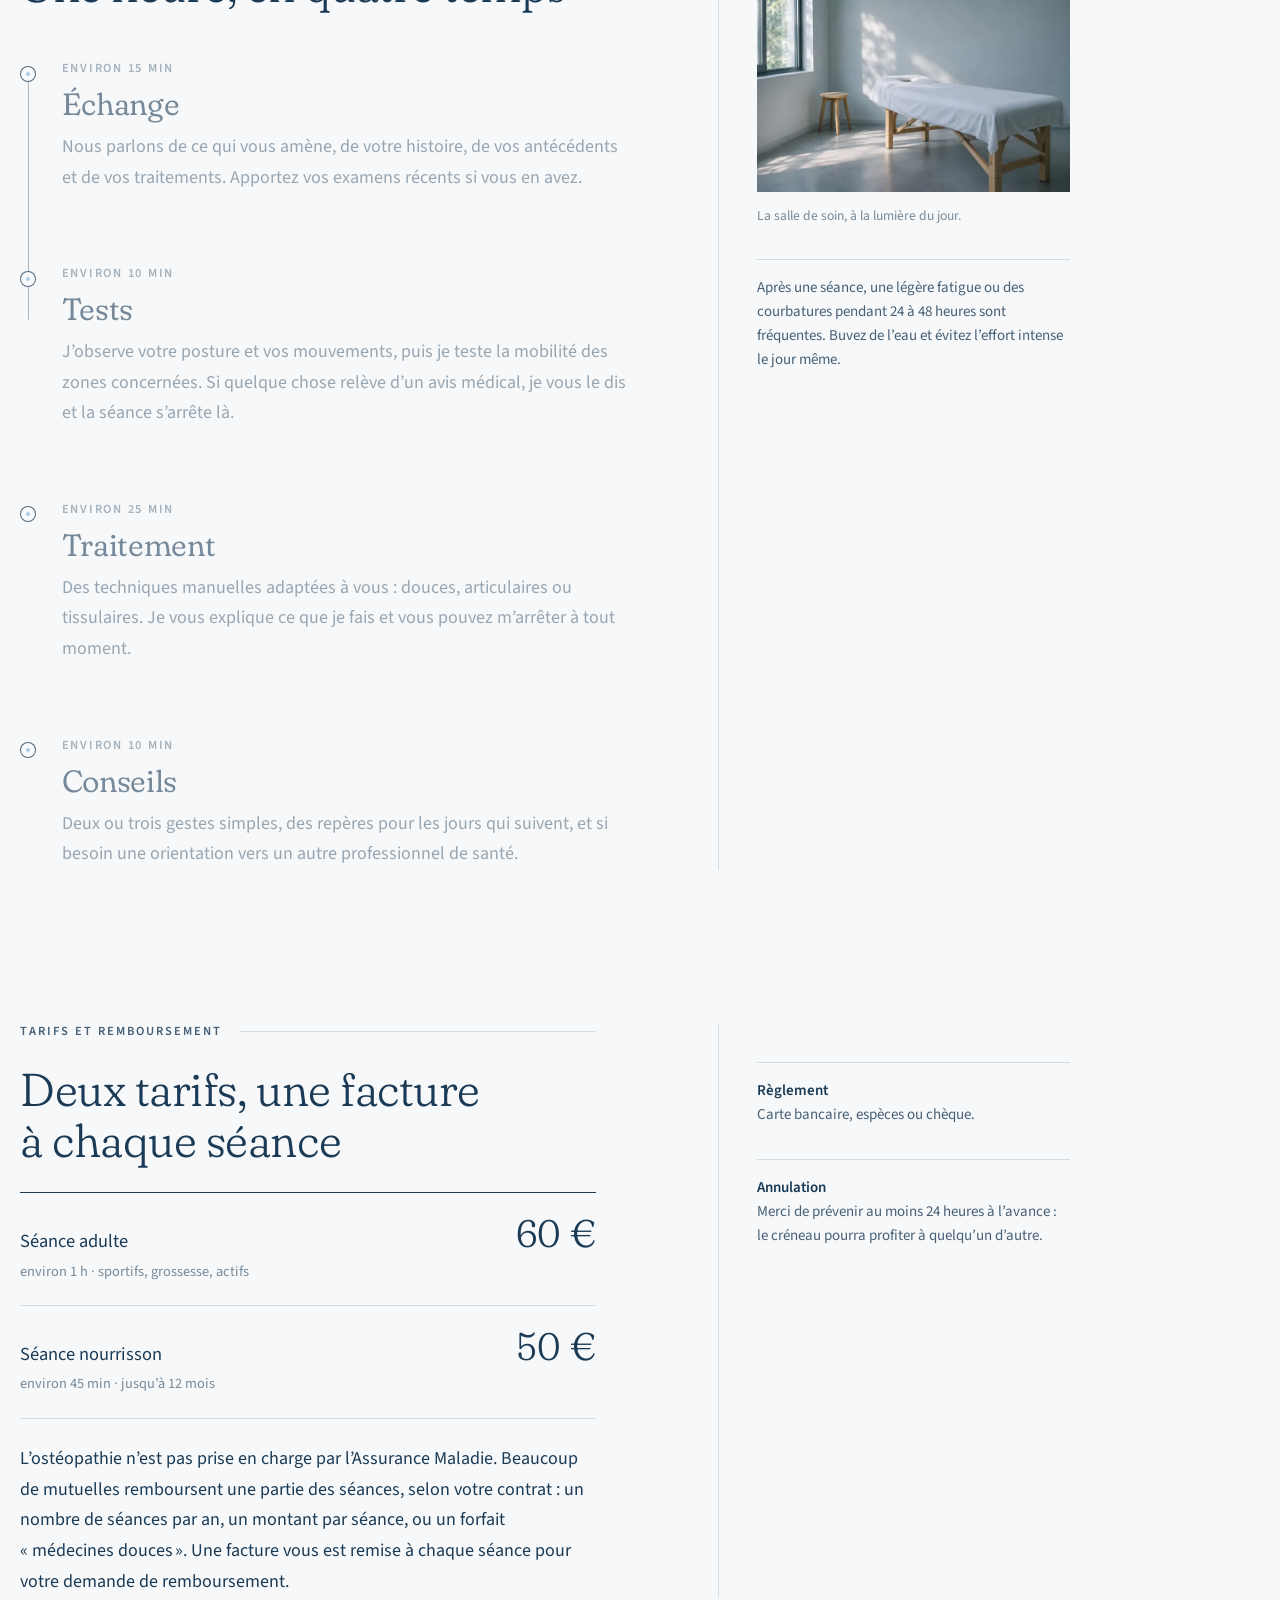
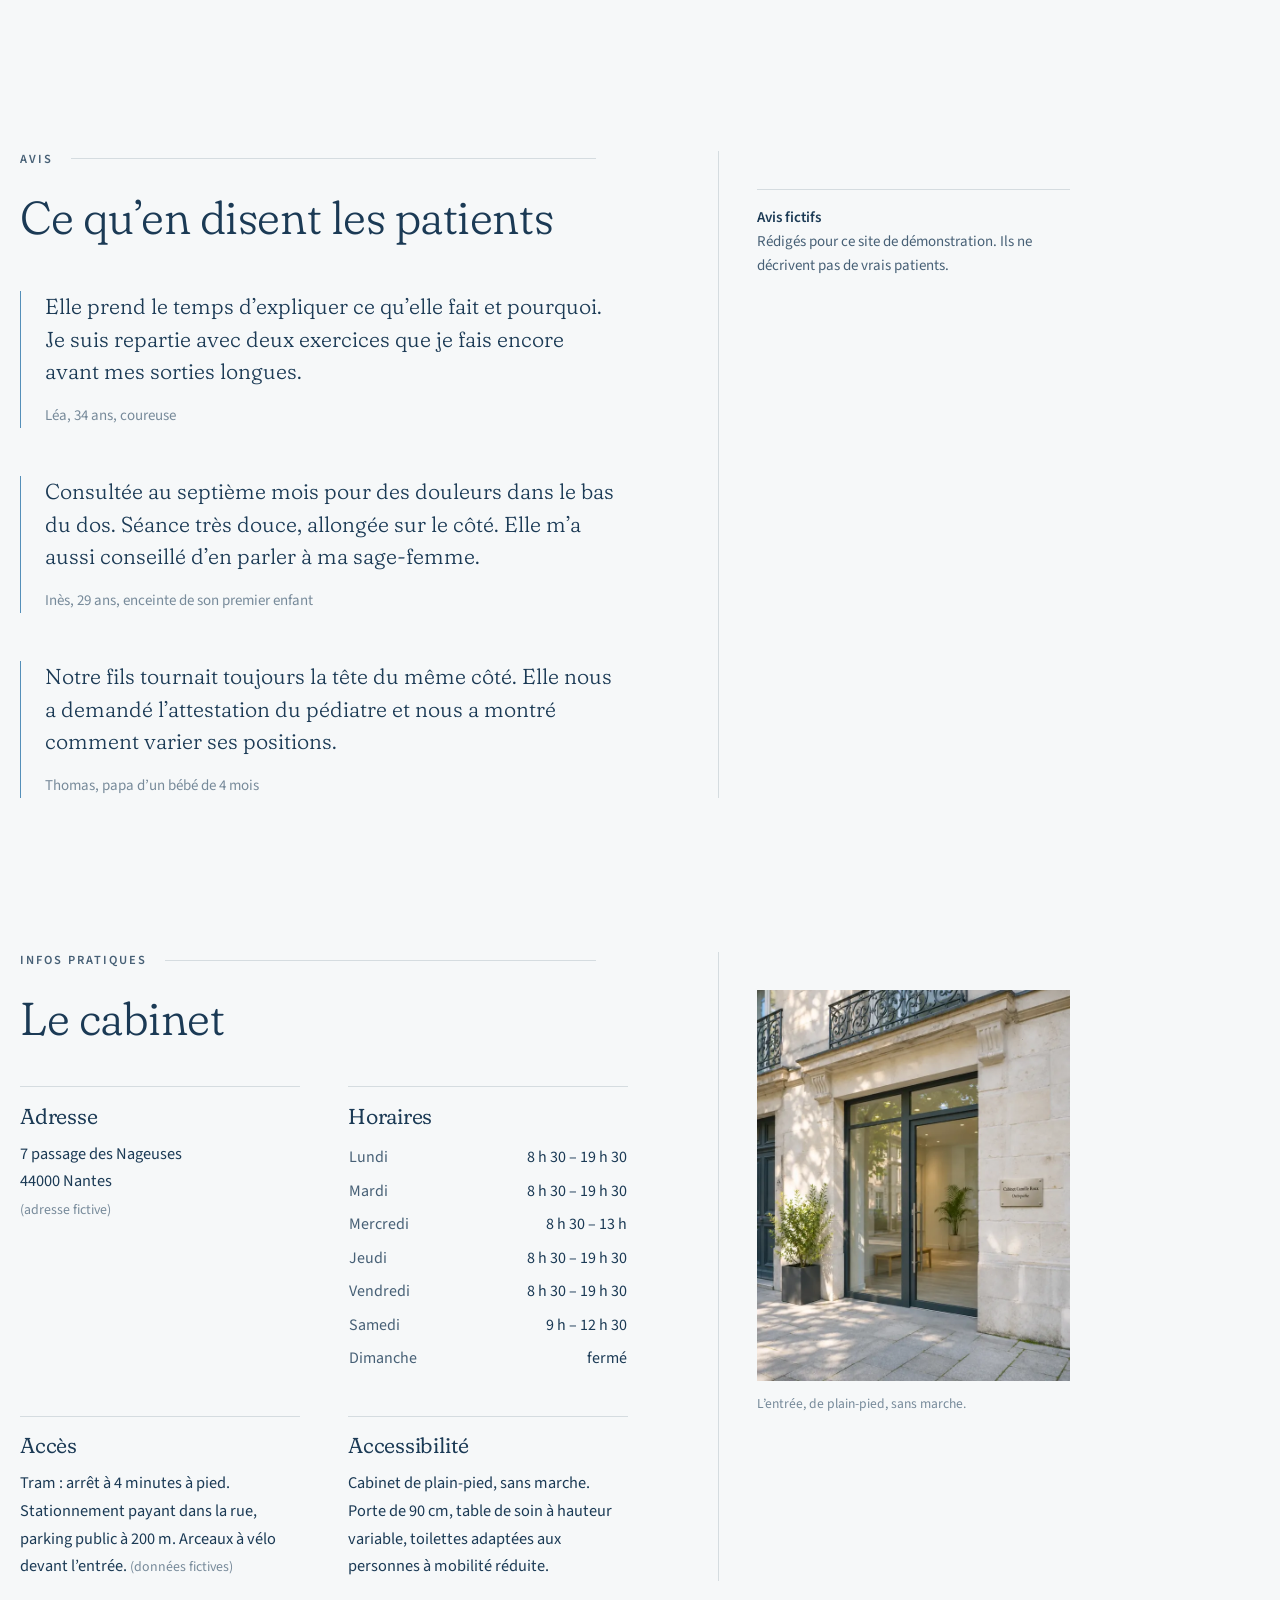
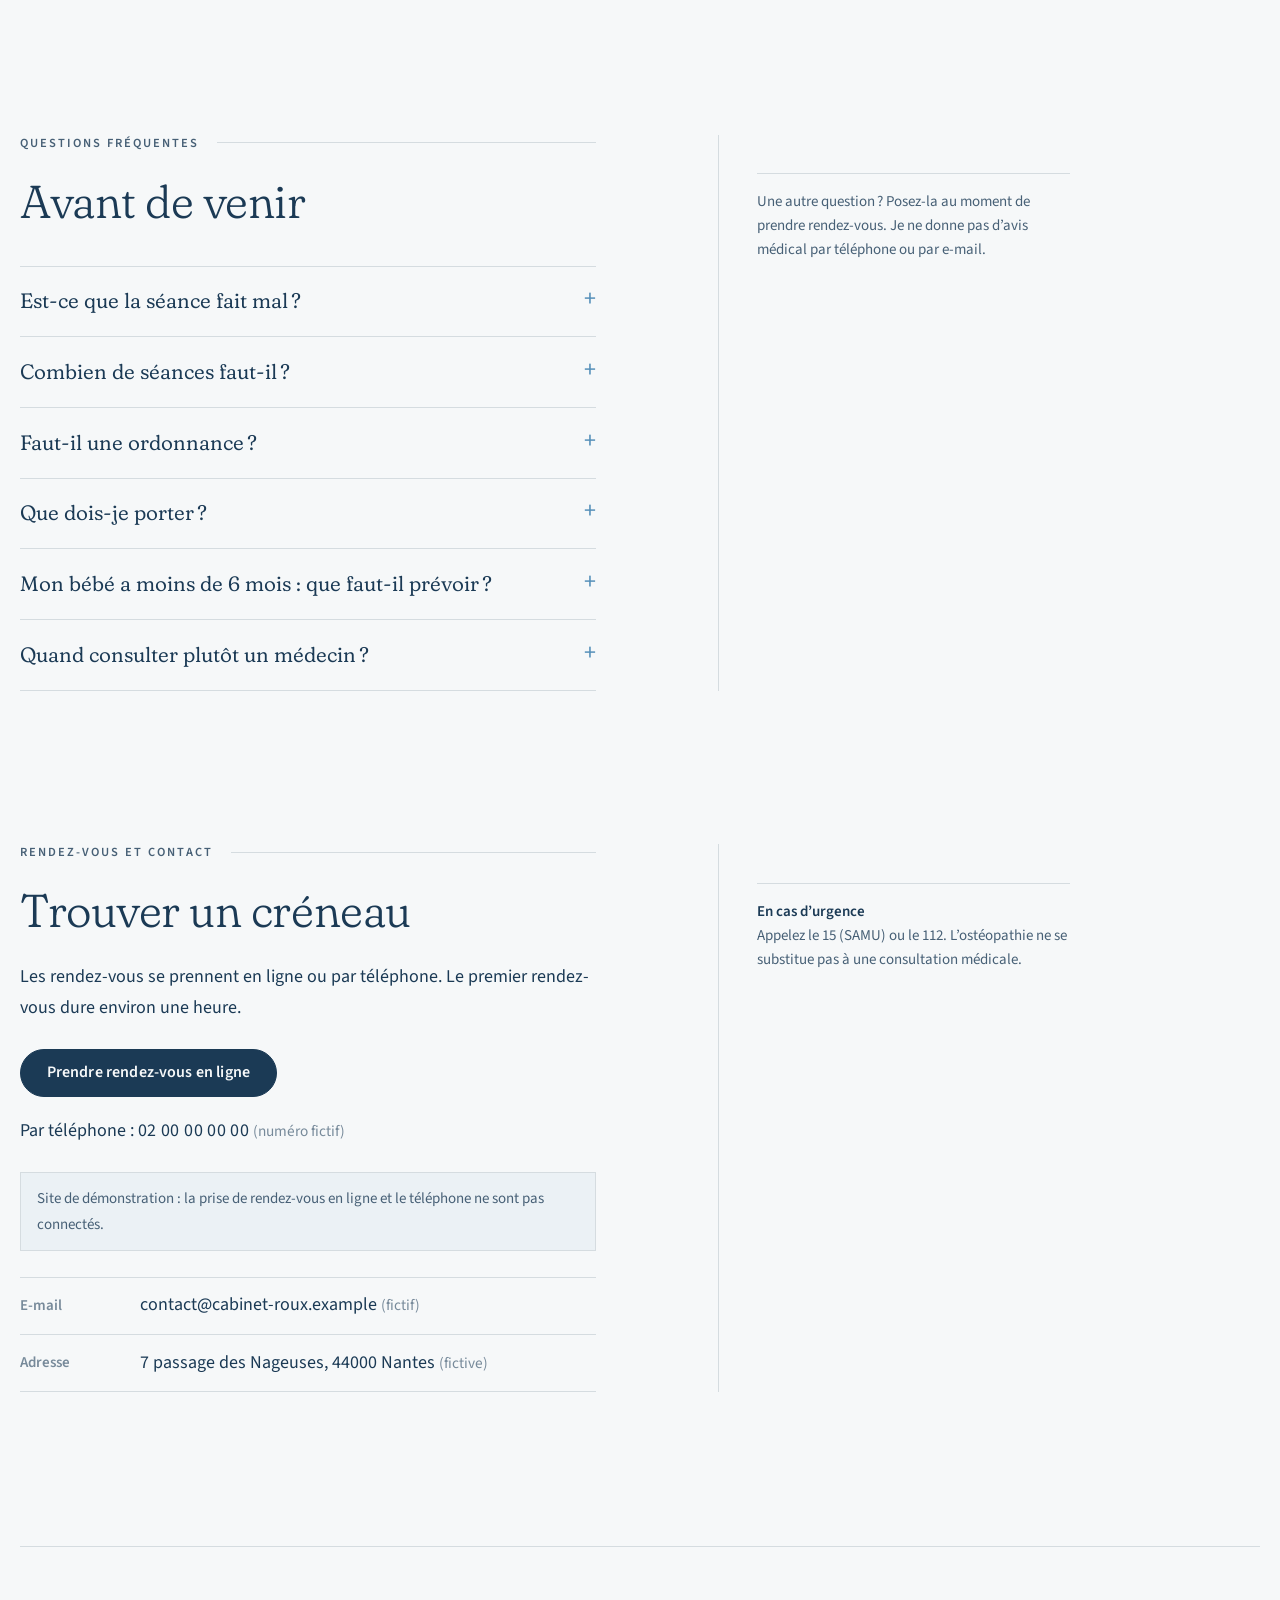
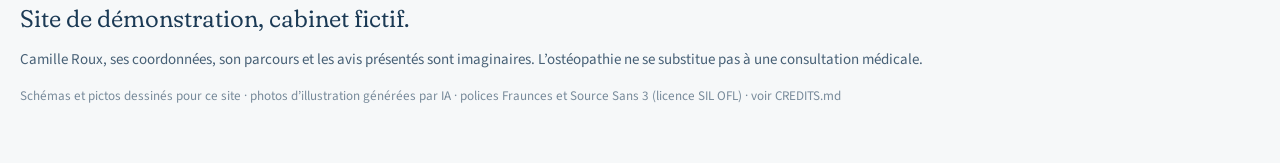
==== commit eb95d305: "Animations GSAP + ScrollTrigger : schéma fixe et timeline - Schéma du corps : la silhouette se trace" ====
--- a/index.html
+++ b/index.html
@@ -160,7 +160,8 @@
         <span class="tel">02 00 00 00 00 <small>(fictif)</small></span>
       </div>
     </div>
-    <div class="wrap">
+    <div class="wrap legend-wrap">
+      <span class="legend-rule" aria-hidden="true"></span>
       <dl class="legend">
         <div><dt><span class="legend-key" aria-hidden="true"></span>Légende</dt><dd>zone décrite</dd></div>
         <div><dt>Parcours</dt><dd>six zones · quatre publics · une séance en quatre temps</dd></div>
@@ -294,7 +295,7 @@
 
     <aside class="col-fig" aria-label="Schéma du corps">
       <div class="schema" data-zones="all">
-        <svg class="schema-svg" viewBox="0 0 400 470" role="img" aria-labelledby="schema-title"><title id="schema-title">Schéma du corps, vue de face et vue de dos</title><g class="view-adult"><use href="#fig-front" x="70" y="10" width="120" height="430"/><use href="#fig-back" x="210" y="10" width="120" height="430"/><text class="v-label" x="130" y="462" text-anchor="middle">face</text><text class="v-label" x="270" y="462" text-anchor="middle">dos</text><g class="zone" data-z="machoire"><ellipse class="z-shape" cx="130" cy="63" rx="14" ry="8"/><g class="z-ann"><path class="z-leader" d="M116 65L63 57"/><circle class="z-pin" cx="116" cy="65" r="1.6"/><text class="z-label" x="60" y="55" text-anchor="end">mâchoire</text><text class="z-sub" x="60" y="65" text-anchor="end">serrage la nuit</text></g></g><g class="zone" data-z="nuque"><ellipse class="z-shape" cx="270" cy="78" rx="10" ry="9"/><g class="z-ann"><path class="z-leader" d="M279 80L337 72"/><circle class="z-pin" cx="279" cy="80" r="1.6"/><text class="z-label" x="340" y="70" text-anchor="start">nuque</text><text class="z-sub" x="340" y="80" text-anchor="start">raideur, écrans</text></g></g><g class="zone" data-z="epaules"><ellipse class="z-shape" cx="97" cy="112" rx="10" ry="13"/><ellipse class="z-shape" cx="163" cy="112" rx="10" ry="13"/><ellipse class="z-shape" cx="237" cy="112" rx="10" ry="13"/><ellipse class="z-shape" cx="303" cy="112" rx="10" ry="13"/><g class="z-ann"><path class="z-leader" d="M313 109L337 101"/><circle class="z-pin" cx="313" cy="109" r="1.6"/><text class="z-label" x="340" y="99" text-anchor="start">épaules</text><text class="z-sub" x="340" y="109" text-anchor="start">bras, omoplates</text></g></g><g class="zone" data-z="dos"><ellipse class="z-shape" cx="270" cy="148" rx="21" ry="40"/><g class="z-ann"><path class="z-leader" d="M291 150L337 142"/><circle class="z-pin" cx="291" cy="150" r="1.6"/><text class="z-label" x="340" y="140" text-anchor="start">dos</text><text class="z-sub" x="340" y="150" text-anchor="start">haut et bas du dos</text></g></g><g class="zone" data-z="ventre"><ellipse class="z-shape" cx="130" cy="176" rx="19" ry="19"/><g class="z-ann"><path class="z-leader" d="M111 178L63 170"/><circle class="z-pin" cx="111" cy="178" r="1.6"/><text class="z-label" x="60" y="168" text-anchor="end">ventre</text><text class="z-sub" x="60" y="178" text-anchor="end">inconfort, souffle</text></g></g><g class="zone" data-z="bassin"><ellipse class="z-shape" cx="130" cy="210" rx="27" ry="14"/><ellipse class="z-shape" cx="270" cy="210" rx="27" ry="14"/><g class="z-ann"><path class="z-leader" d="M297 212L337 204"/><circle class="z-pin" cx="297" cy="212" r="1.6"/><text class="z-label" x="340" y="202" text-anchor="start">bassin</text><text class="z-sub" x="340" y="212" text-anchor="start">hanches, sacrum</text></g></g><g class="zone" data-z="genoux"><ellipse class="z-shape" cx="115" cy="315" rx="9" ry="12"/><ellipse class="z-shape" cx="145" cy="315" rx="9" ry="12"/><g class="z-ann"><path class="z-leader" d="M106 315L63 307"/><circle class="z-pin" cx="106" cy="315" r="1.6"/><text class="z-label" x="60" y="305" text-anchor="end">genoux</text><text class="z-sub" x="60" y="315" text-anchor="end">course, sauts</text></g></g></g><g class="view-baby"><use href="#fig-baby" x="140" y="10" width="120" height="430"/><text class="v-label" x="200" y="316" text-anchor="middle">nourrisson, vu de dessus</text><g class="zone" data-z="bebe"><ellipse class="z-shape" cx="200" cy="156" rx="25" ry="25"/><ellipse class="z-shape" cx="200" cy="190" rx="17" ry="9"/><g class="z-ann"><path class="z-leader" d="M224 148L268 132"/><circle class="z-pin" cx="224" cy="148" r="1.6"/><text class="z-label" x="272" y="130">crâne</text><text class="z-sub" x="272" y="140">forme, confort</text></g><g class="z-ann"><path class="z-leader" d="M184 192L132 206"/><circle class="z-pin" cx="184" cy="192" r="1.6"/><text class="z-label" x="128" y="204" text-anchor="end">nuque</text><text class="z-sub" x="128" y="214" text-anchor="end">tête tournée d’un côté</text></g></g></g></svg>
+        <svg class="schema-svg" viewBox="0 0 400 470" role="img" aria-labelledby="schema-title"><title id="schema-title">Schéma du corps, vue de face et vue de dos</title><g class="view-adult"><g class="fig" transform="translate(70 10)"><path class="b-line" d="M60 6C63.7 6 68.1 6.7 71 9C73.9 11.3 76.3 16 77.5 20C78.7 24 78.2 28.8 78 33C77.8 37.2 77.3 41.5 76.5 45C75.7 48.5 74.3 51.5 73 54C71.7 56.5 69.4 58 68.5 60C67.6 62 67.6 64 67.5 66C67.4 68 66.1 70.2 68 72C69.9 73.8 75 75.3 79 77C83 78.7 88.6 79.8 92 82C95.4 84.2 97.8 86.5 99.5 90C101.2 93.5 101.4 97.7 102 103C102.6 108.3 102.6 115.5 103 122C103.4 128.5 103.9 134.7 104.5 142C105.1 149.3 105.8 158.3 106.5 166C107.2 173.7 107.8 182.3 108.5 188C109.2 193.7 110.1 196 110.5 200C110.9 204 111.5 208.7 111 212C110.5 215.3 108.8 219.7 107.5 220C106.2 220.3 104.4 217.7 103.5 214C102.6 210.3 102.8 205.3 102 198C101.2 190.7 99.6 178.7 98.5 170C97.4 161.3 96.4 153.7 95.5 146C94.6 138.3 93.8 131 93 124C92.2 117 91.2 105 90.5 104C89.8 103 89.5 112.7 89 118C88.5 123.3 88.1 130 87.5 136C86.9 142 85.4 148 85.5 154C85.6 160 87 166 88 172C89 178 90.8 184.3 91.5 190C92.2 195.7 92.2 200 92 206C91.8 212 90.8 218 90 226C89.2 234 88.1 244.7 87 254C85.9 263.3 84.4 274.3 83.5 282C82.6 289.7 81.7 294 81.5 300C81.3 306 82.5 310.7 82.5 318C82.5 325.3 82.3 334.7 81.5 344C80.7 353.3 78.8 365.3 77.5 374C76.2 382.7 74.3 390.7 74 396C73.7 401.3 74.7 403 75.5 406C76.3 409 80.6 412.3 79 414C77.4 415.7 68.2 417.7 66 416C63.8 414.3 65.4 410 65.5 404C65.6 398 66 389.7 66.5 380C67 370.3 68.2 357 68.5 346C68.8 335 68.2 322.3 68 314C67.8 305.7 67.8 304.7 67.5 296C67.2 287.3 67.1 273.3 66.5 262C65.9 250.7 65.1 236 64 228C62.9 220 61.3 214 60 214"/><path class="b-line" d="M60 6C56.3 6 51.9 6.7 49 9C46.1 11.3 43.7 16 42.5 20C41.3 24 41.8 28.8 42 33C42.2 37.2 42.7 41.5 43.5 45C44.3 48.5 45.7 51.5 47 54C48.3 56.5 50.6 58 51.5 60C52.4 62 52.4 64 52.5 66C52.6 68 53.9 70.2 52 72C50.1 73.8 45 75.3 41 77C37 78.7 31.4 79.8 28 82C24.6 84.2 22.2 86.5 20.5 90C18.8 93.5 18.6 97.7 18 103C17.4 108.3 17.4 115.5 17 122C16.6 128.5 16.1 134.7 15.5 142C14.9 149.3 14.2 158.3 13.5 166C12.8 173.7 12.2 182.3 11.5 188C10.8 193.7 9.9 196 9.5 200C9.1 204 8.5 208.7 9 212C9.5 215.3 11.2 219.7 12.5 220C13.8 220.3 15.6 217.7 16.5 214C17.4 210.3 17.2 205.3 18 198C18.8 190.7 20.4 178.7 21.5 170C22.6 161.3 23.6 153.7 24.5 146C25.4 138.3 26.2 131 27 124C27.8 117 28.8 105 29.5 104C30.2 103 30.5 112.7 31 118C31.5 123.3 31.9 130 32.5 136C33.1 142 34.6 148 34.5 154C34.4 160 33 166 32 172C31 178 29.2 184.3 28.5 190C27.8 195.7 27.8 200 28 206C28.2 212 29.2 218 30 226C30.8 234 31.9 244.7 33 254C34.1 263.3 35.6 274.3 36.5 282C37.4 289.7 38.3 294 38.5 300C38.7 306 37.5 310.7 37.5 318C37.5 325.3 37.7 334.7 38.5 344C39.3 353.3 41.2 365.3 42.5 374C43.8 382.7 45.7 390.7 46 396C46.3 401.3 45.3 403 44.5 406C43.7 409 39.4 412.3 41 414C42.6 415.7 51.8 417.7 54 416C56.2 414.3 54.6 410 54.5 404C54.4 398 54 389.7 53.5 380C53 370.3 51.8 357 51.5 346C51.2 335 51.8 322.3 52 314C52.2 305.7 52.2 304.7 52.5 296C52.8 287.3 52.9 273.3 53.5 262C54.1 250.7 54.9 236 56 228C57.1 220 58.7 214 60 214"/><path class="b-detail" d="M63 80C64.5 79.8 68.5 78.7 72 79C75.5 79.3 82 81.5 84 82"/><path class="b-detail" d="M57 80C55.5 79.8 51.5 78.7 48 79C44.5 79.3 38 81.5 36 82"/><circle class="b-detail" cx="60" cy="164" r="0.9"/></g><g class="fig" transform="translate(210 10)"><path class="b-line" d="M60 6C63.7 6 68.1 6.7 71 9C73.9 11.3 76.3 16 77.5 20C78.7 24 78.2 28.8 78 33C77.8 37.2 77.3 41.5 76.5 45C75.7 48.5 74.3 51.5 73 54C71.7 56.5 69.4 58 68.5 60C67.6 62 67.6 64 67.5 66C67.4 68 66.1 70.2 68 72C69.9 73.8 75 75.3 79 77C83 78.7 88.6 79.8 92 82C95.4 84.2 97.8 86.5 99.5 90C101.2 93.5 101.4 97.7 102 103C102.6 108.3 102.6 115.5 103 122C103.4 128.5 103.9 134.7 104.5 142C105.1 149.3 105.8 158.3 106.5 166C107.2 173.7 107.8 182.3 108.5 188C109.2 193.7 110.1 196 110.5 200C110.9 204 111.5 208.7 111 212C110.5 215.3 108.8 219.7 107.5 220C106.2 220.3 104.4 217.7 103.5 214C102.6 210.3 102.8 205.3 102 198C101.2 190.7 99.6 178.7 98.5 170C97.4 161.3 96.4 153.7 95.5 146C94.6 138.3 93.8 131 93 124C92.2 117 91.2 105 90.5 104C89.8 103 89.5 112.7 89 118C88.5 123.3 88.1 130 87.5 136C86.9 142 85.4 148 85.5 154C85.6 160 87 166 88 172C89 178 90.8 184.3 91.5 190C92.2 195.7 92.2 200 92 206C91.8 212 90.8 218 90 226C89.2 234 88.1 244.7 87 254C85.9 263.3 84.4 274.3 83.5 282C82.6 289.7 81.7 294 81.5 300C81.3 306 82.5 310.7 82.5 318C82.5 325.3 82.3 334.7 81.5 344C80.7 353.3 78.8 365.3 77.5 374C76.2 382.7 74.3 390.7 74 396C73.7 401.3 74.7 403 75.5 406C76.3 409 80.6 412.3 79 414C77.4 415.7 68.2 417.7 66 416C63.8 414.3 65.4 410 65.5 404C65.6 398 66 389.7 66.5 380C67 370.3 68.2 357 68.5 346C68.8 335 68.2 322.3 68 314C67.8 305.7 67.8 304.7 67.5 296C67.2 287.3 67.1 273.3 66.5 262C65.9 250.7 65.1 236 64 228C62.9 220 61.3 214 60 214"/><path class="b-line" d="M60 6C56.3 6 51.9 6.7 49 9C46.1 11.3 43.7 16 42.5 20C41.3 24 41.8 28.8 42 33C42.2 37.2 42.7 41.5 43.5 45C44.3 48.5 45.7 51.5 47 54C48.3 56.5 50.6 58 51.5 60C52.4 62 52.4 64 52.5 66C52.6 68 53.9 70.2 52 72C50.1 73.8 45 75.3 41 77C37 78.7 31.4 79.8 28 82C24.6 84.2 22.2 86.5 20.5 90C18.8 93.5 18.6 97.7 18 103C17.4 108.3 17.4 115.5 17 122C16.6 128.5 16.1 134.7 15.5 142C14.9 149.3 14.2 158.3 13.5 166C12.8 173.7 12.2 182.3 11.5 188C10.8 193.7 9.9 196 9.5 200C9.1 204 8.5 208.7 9 212C9.5 215.3 11.2 219.7 12.5 220C13.8 220.3 15.6 217.7 16.5 214C17.4 210.3 17.2 205.3 18 198C18.8 190.7 20.4 178.7 21.5 170C22.6 161.3 23.6 153.7 24.5 146C25.4 138.3 26.2 131 27 124C27.8 117 28.8 105 29.5 104C30.2 103 30.5 112.7 31 118C31.5 123.3 31.9 130 32.5 136C33.1 142 34.6 148 34.5 154C34.4 160 33 166 32 172C31 178 29.2 184.3 28.5 190C27.8 195.7 27.8 200 28 206C28.2 212 29.2 218 30 226C30.8 234 31.9 244.7 33 254C34.1 263.3 35.6 274.3 36.5 282C37.4 289.7 38.3 294 38.5 300C38.7 306 37.5 310.7 37.5 318C37.5 325.3 37.7 334.7 38.5 344C39.3 353.3 41.2 365.3 42.5 374C43.8 382.7 45.7 390.7 46 396C46.3 401.3 45.3 403 44.5 406C43.7 409 39.4 412.3 41 414C42.6 415.7 51.8 417.7 54 416C56.2 414.3 54.6 410 54.5 404C54.4 398 54 389.7 53.5 380C53 370.3 51.8 357 51.5 346C51.2 335 51.8 322.3 52 314C52.2 305.7 52.2 304.7 52.5 296C52.8 287.3 52.9 273.3 53.5 262C54.1 250.7 54.9 236 56 228C57.1 220 58.7 214 60 214"/><path class="b-detail" d="M68 94C69.5 93.7 74.3 91 77 92C79.7 93 83.7 95.7 84 100C84.3 104.3 81.3 116 79 118C76.7 120 71.5 113 70 112"/><path class="b-detail" d="M52 94C50.5 93.7 45.7 91 43 92C40.3 93 36.3 95.7 36 100C35.7 104.3 38.7 116 41 118C43.3 120 48.5 113 50 112"/><path class="b-detail" d="M63 200C64.8 199.3 70.5 195.2 74 196C77.5 196.8 82.3 203.5 84 205"/><path class="b-detail" d="M57 200C55.2 199.3 49.5 195.2 46 196C42.5 196.8 37.7 203.5 36 205"/><path class="b-detail b-spine" d="M60 70C60 78.3 60 103.3 60 120C60 136.7 60 155.8 60 170C60 184.2 60 199.2 60 205"/></g><text class="v-label" x="130" y="462" text-anchor="middle">face</text><text class="v-label" x="270" y="462" text-anchor="middle">dos</text><g class="zone" data-z="machoire"><ellipse class="z-shape" cx="130" cy="63" rx="14" ry="8"/><g class="z-ann"><path class="z-leader" d="M116 65L63 57"/><circle class="z-pin" cx="116" cy="65" r="1.6"/><text class="z-label" x="60" y="55" text-anchor="end">mâchoire</text><text class="z-sub" x="60" y="65" text-anchor="end">serrage la nuit</text></g></g><g class="zone" data-z="nuque"><ellipse class="z-shape" cx="270" cy="78" rx="10" ry="9"/><g class="z-ann"><path class="z-leader" d="M279 80L337 72"/><circle class="z-pin" cx="279" cy="80" r="1.6"/><text class="z-label" x="340" y="70" text-anchor="start">nuque</text><text class="z-sub" x="340" y="80" text-anchor="start">raideur, écrans</text></g></g><g class="zone" data-z="epaules"><ellipse class="z-shape" cx="97" cy="112" rx="10" ry="13"/><ellipse class="z-shape" cx="163" cy="112" rx="10" ry="13"/><ellipse class="z-shape" cx="237" cy="112" rx="10" ry="13"/><ellipse class="z-shape" cx="303" cy="112" rx="10" ry="13"/><g class="z-ann"><path class="z-leader" d="M313 109L337 101"/><circle class="z-pin" cx="313" cy="109" r="1.6"/><text class="z-label" x="340" y="99" text-anchor="start">épaules</text><text class="z-sub" x="340" y="109" text-anchor="start">bras, omoplates</text></g></g><g class="zone" data-z="dos"><ellipse class="z-shape" cx="270" cy="148" rx="21" ry="40"/><g class="z-ann"><path class="z-leader" d="M291 150L337 142"/><circle class="z-pin" cx="291" cy="150" r="1.6"/><text class="z-label" x="340" y="140" text-anchor="start">dos</text><text class="z-sub" x="340" y="150" text-anchor="start">haut et bas du dos</text></g></g><g class="zone" data-z="ventre"><ellipse class="z-shape" cx="130" cy="176" rx="19" ry="19"/><g class="z-ann"><path class="z-leader" d="M111 178L63 170"/><circle class="z-pin" cx="111" cy="178" r="1.6"/><text class="z-label" x="60" y="168" text-anchor="end">ventre</text><text class="z-sub" x="60" y="178" text-anchor="end">inconfort, souffle</text></g></g><g class="zone" data-z="bassin"><ellipse class="z-shape" cx="130" cy="210" rx="27" ry="14"/><ellipse class="z-shape" cx="270" cy="210" rx="27" ry="14"/><g class="z-ann"><path class="z-leader" d="M297 212L337 204"/><circle class="z-pin" cx="297" cy="212" r="1.6"/><text class="z-label" x="340" y="202" text-anchor="start">bassin</text><text class="z-sub" x="340" y="212" text-anchor="start">hanches, sacrum</text></g></g><g class="zone" data-z="genoux"><ellipse class="z-shape" cx="115" cy="315" rx="9" ry="12"/><ellipse class="z-shape" cx="145" cy="315" rx="9" ry="12"/><g class="z-ann"><path class="z-leader" d="M106 315L63 307"/><circle class="z-pin" cx="106" cy="315" r="1.6"/><text class="z-label" x="60" y="305" text-anchor="end">genoux</text><text class="z-sub" x="60" y="315" text-anchor="end">course, sauts</text></g></g></g><g class="view-baby"><g class="fig" transform="translate(140 10)"><circle class="b-line" cx="60" cy="146" r="21"/><path class="b-line" d="M60 167C64.3 167 69.2 166.8 73 169C76.8 171.2 80.7 174 83 180C85.3 186 86.6 195.3 87 205C87.4 214.7 86.8 228.5 85.5 238C84.2 247.5 81.8 256 79 262C76.2 268 72.2 271.7 69 274C65.8 276.3 63 276 60 276C57 276 54.2 276.3 51 274C47.8 271.7 43.8 268 41 262C38.2 256 35.8 247.5 34.5 238C33.2 228.5 32.6 214.7 33 205C33.4 195.3 34.7 186 37 180C39.3 174 43.2 171.2 47 169C50.8 166.8 55.7 167 60 167Z"/><path class="b-detail" d="M36 186C38.3 188.3 44.7 195.7 50 200C55.3 204.3 62 208.3 68 212C74 215.7 83 220.3 86 222"/><path class="b-detail" d="M85 192C82.5 195.7 75 207 70 214C65 221 59.8 228 55 234C50.2 240 43.3 247.3 41 250"/><path class="b-detail" d="M44 172C45.3 172.8 49.3 176 52 177C54.7 178 57.3 178 60 178C62.7 178 65.3 178 68 177C70.7 176 74.7 172.8 76 172"/></g><text class="v-label" x="200" y="316" text-anchor="middle">nourrisson, vu de dessus</text><g class="zone" data-z="bebe"><ellipse class="z-shape" cx="200" cy="156" rx="25" ry="25"/><ellipse class="z-shape" cx="200" cy="190" rx="17" ry="9"/><g class="z-ann"><path class="z-leader" d="M224 148L268 132"/><circle class="z-pin" cx="224" cy="148" r="1.6"/><text class="z-label" x="272" y="130">crâne</text><text class="z-sub" x="272" y="140">forme, confort</text></g><g class="z-ann"><path class="z-leader" d="M184 192L132 206"/><circle class="z-pin" cx="184" cy="192" r="1.6"/><text class="z-label" x="128" y="204" text-anchor="end">nuque</text><text class="z-sub" x="128" y="214" text-anchor="end">tête tournée d’un côté</text></g></g></g></svg>
         <p class="schema-caption" aria-hidden="true"><span class="schema-plate">Planche 00</span> Vue d’ensemble</p>
       </div>
     </aside>
@@ -334,25 +335,25 @@
         <span class="timeline-line" aria-hidden="true"></span>
         <ol class="timeline">
           <li class="step">
-            <span class="step-dot" aria-hidden="true"></span>
+            <span class="step-dot" aria-hidden="true"><span class="step-fill"></span></span>
             <p class="step-time">environ 15 min</p>
             <h3>Échange</h3>
             <p>Nous parlons de ce qui vous amène, de votre histoire, de vos antécédents et de vos traitements. Apportez vos examens récents si vous en avez.</p>
           </li>
           <li class="step">
-            <span class="step-dot" aria-hidden="true"></span>
+            <span class="step-dot" aria-hidden="true"><span class="step-fill"></span></span>
             <p class="step-time">environ 10 min</p>
             <h3>Tests</h3>
             <p>J’observe votre posture et vos mouvements, puis je teste la mobilité des zones concernées. Si quelque chose relève d’un avis médical, je vous le dis et la séance s’arrête là.</p>
           </li>
           <li class="step">
-            <span class="step-dot" aria-hidden="true"></span>
+            <span class="step-dot" aria-hidden="true"><span class="step-fill"></span></span>
             <p class="step-time">environ 25 min</p>
             <h3>Traitement</h3>
             <p>Des techniques manuelles adaptées à vous : douces, articulaires ou tissulaires. Je vous explique ce que je fais et vous pouvez m’arrêter à tout moment.</p>
           </li>
           <li class="step">
-            <span class="step-dot" aria-hidden="true"></span>
+            <span class="step-dot" aria-hidden="true"><span class="step-fill"></span></span>
             <p class="step-time">environ 10 min</p>
             <h3>Conseils</h3>
             <p>Deux ou trois gestes simples, des repères pour les jours qui suivent, et si besoin une orientation vers un autre professionnel de santé.</p>
@@ -518,6 +519,9 @@
   </div>
 </footer>
 
+<script src="assets/vendor/gsap.min.js" defer></script>
+<script src="assets/vendor/ScrollTrigger.min.js" defer></script>
 <script src="assets/js/main.js" defer></script>
+<script src="assets/js/animations.js" defer></script>
 </body>
 </html>
--- a/assets/css/style.css
+++ b/assets/css/style.css
@@ -135,9 +135,11 @@
 .tel { font-variant-numeric: tabular-nums; letter-spacing: 0.02em; white-space: nowrap; }
 .hero-ctas .tel { border-bottom: 1px solid var(--rule); padding-bottom: 0.1rem; }
 
+.legend-wrap { position: relative; width: 100%; }
+.legend-rule { position: absolute; left: 0; right: 0; top: 0; height: 1px; background: var(--rule); transform-origin: center; }
 .legend {
   display: grid; grid-template-columns: 1fr 2fr 1fr; gap: 1rem 2rem;
-  border-top: 1px solid var(--rule); padding-top: 1rem;
+  padding-top: 1rem;
   font-size: 0.84rem; color: var(--ink-soft); letter-spacing: 0.02em;
 }
 .legend > div { display: flex; gap: 0.6rem; align-items: baseline; flex-wrap: wrap; }
@@ -184,6 +186,13 @@
 .z-label { font: 600 8.5px var(--sans); fill: var(--ink); letter-spacing: 0.02em; }
 .z-sub { font: 400 7.2px var(--sans); fill: var(--ink-soft); }
 .v-label { font: 600 6.5px var(--sans); fill: var(--ink-faint); letter-spacing: 0.18em; text-transform: uppercase; }
+
+/* Grand schéma : traits en unités du dessin (le tracé animé mesure les chemins dans ces unités) */
+.schema-svg .b-line, .schema-svg .b-detail, .schema-svg .z-shape, .schema-svg .z-leader { vector-effect: none; }
+.schema-svg .b-line { stroke-width: 0.95; }
+.schema-svg .b-detail { stroke-width: 0.85; }
+.schema-svg .z-shape { stroke-width: 0.9; }
+.schema-svg .z-leader { stroke-width: 0.6; }
 
 .zone { opacity: 0; }
 .view-baby { display: none; }
@@ -229,7 +238,7 @@
 .timeline { display: grid; gap: clamp(3rem, 7vw, 4.5rem); counter-reset: step; }
 .step { position: relative; display: grid; gap: 0.6rem; }
 .step-dot { position: absolute; left: calc(-2.6rem + 0.5rem - 0.5rem); top: 0.35rem; width: 1rem; height: 1rem; border-radius: 50%; border: 1px solid var(--ink); background: var(--paper); }
-.step-dot::after { content: ""; position: absolute; inset: 3px; border-radius: 50%; background: var(--zone); }
+.step-fill { position: absolute; inset: 3px; border-radius: 50%; background: var(--zone); }
 .step-time { font: 600 var(--fs-label) / 1.4 var(--sans); letter-spacing: 0.14em; text-transform: uppercase; color: var(--ink-faint); }
 .step h3 { font-size: clamp(1.6rem, 2.4vw, 2rem); }
 .step p:last-child { color: var(--ink-soft); }
@@ -261,8 +270,8 @@
 .faq-item { border-bottom: 1px solid var(--rule); }
 .faq-item summary { list-style: none; cursor: pointer; display: flex; justify-content: space-between; gap: 1.5rem; padding-block: 1.3rem; font: 350 1.3rem / 1.35 var(--serif); }
 .faq-item summary::-webkit-details-marker { display: none; }
-.faq-item summary::after { content: "+"; font: 300 1.5rem / 1 var(--sans); color: var(--zone); flex: none; }
-.faq-item[open] summary::after { content: "–"; }
+.faq-item summary::after { content: "+"; font: 300 1.5rem / 1 var(--sans); color: var(--zone); flex: none; transition: transform 0.6s cubic-bezier(0.37, 0, 0.63, 1); }
+.faq-item[open] summary::after { transform: rotate(45deg); }
 .faq-a { padding-bottom: 1.5rem; display: grid; gap: 0.9rem; color: var(--ink-soft); }
 
 /* Rendez-vous */
@@ -322,6 +331,15 @@
   .pages .col-margin { border-left: 1px solid var(--rule); padding-left: clamp(1.5rem, 3vw, 3rem); }
 }
 
+/* --- Animations (GSAP) ----------------------------------------------------
+   La classe .motion n'est posée que si le mouvement est autorisé ; sans elle,
+   le site reste dans son état statique complet. */
+.motion .schema .view-adult, .motion .schema .view-baby { display: inline; }
+
+@media (prefers-reduced-motion: reduce) {
+  *, *::before, *::after { transition-duration: 0.01ms !important; animation-duration: 0.01ms !important; }
+}
+
 @media print {
   .site-header, .demo-bar, .col-fig { display: none; }
 }
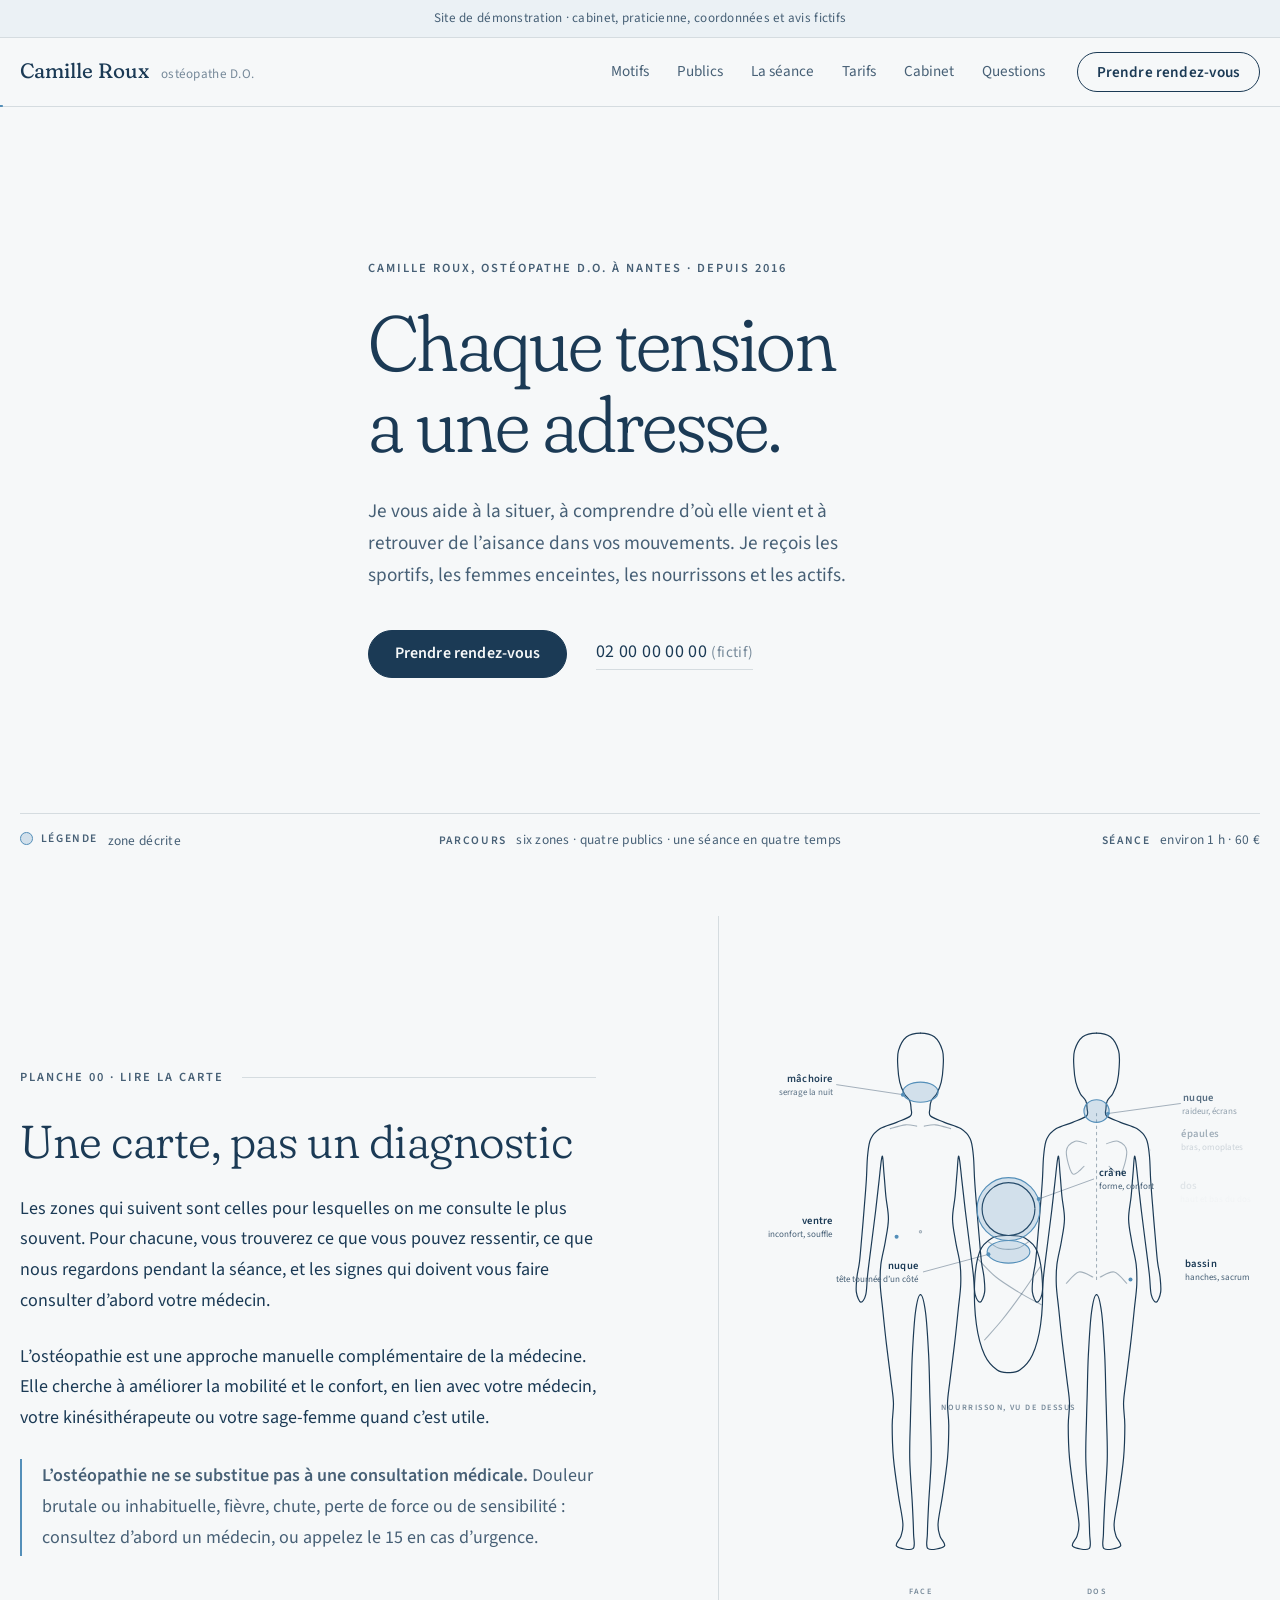
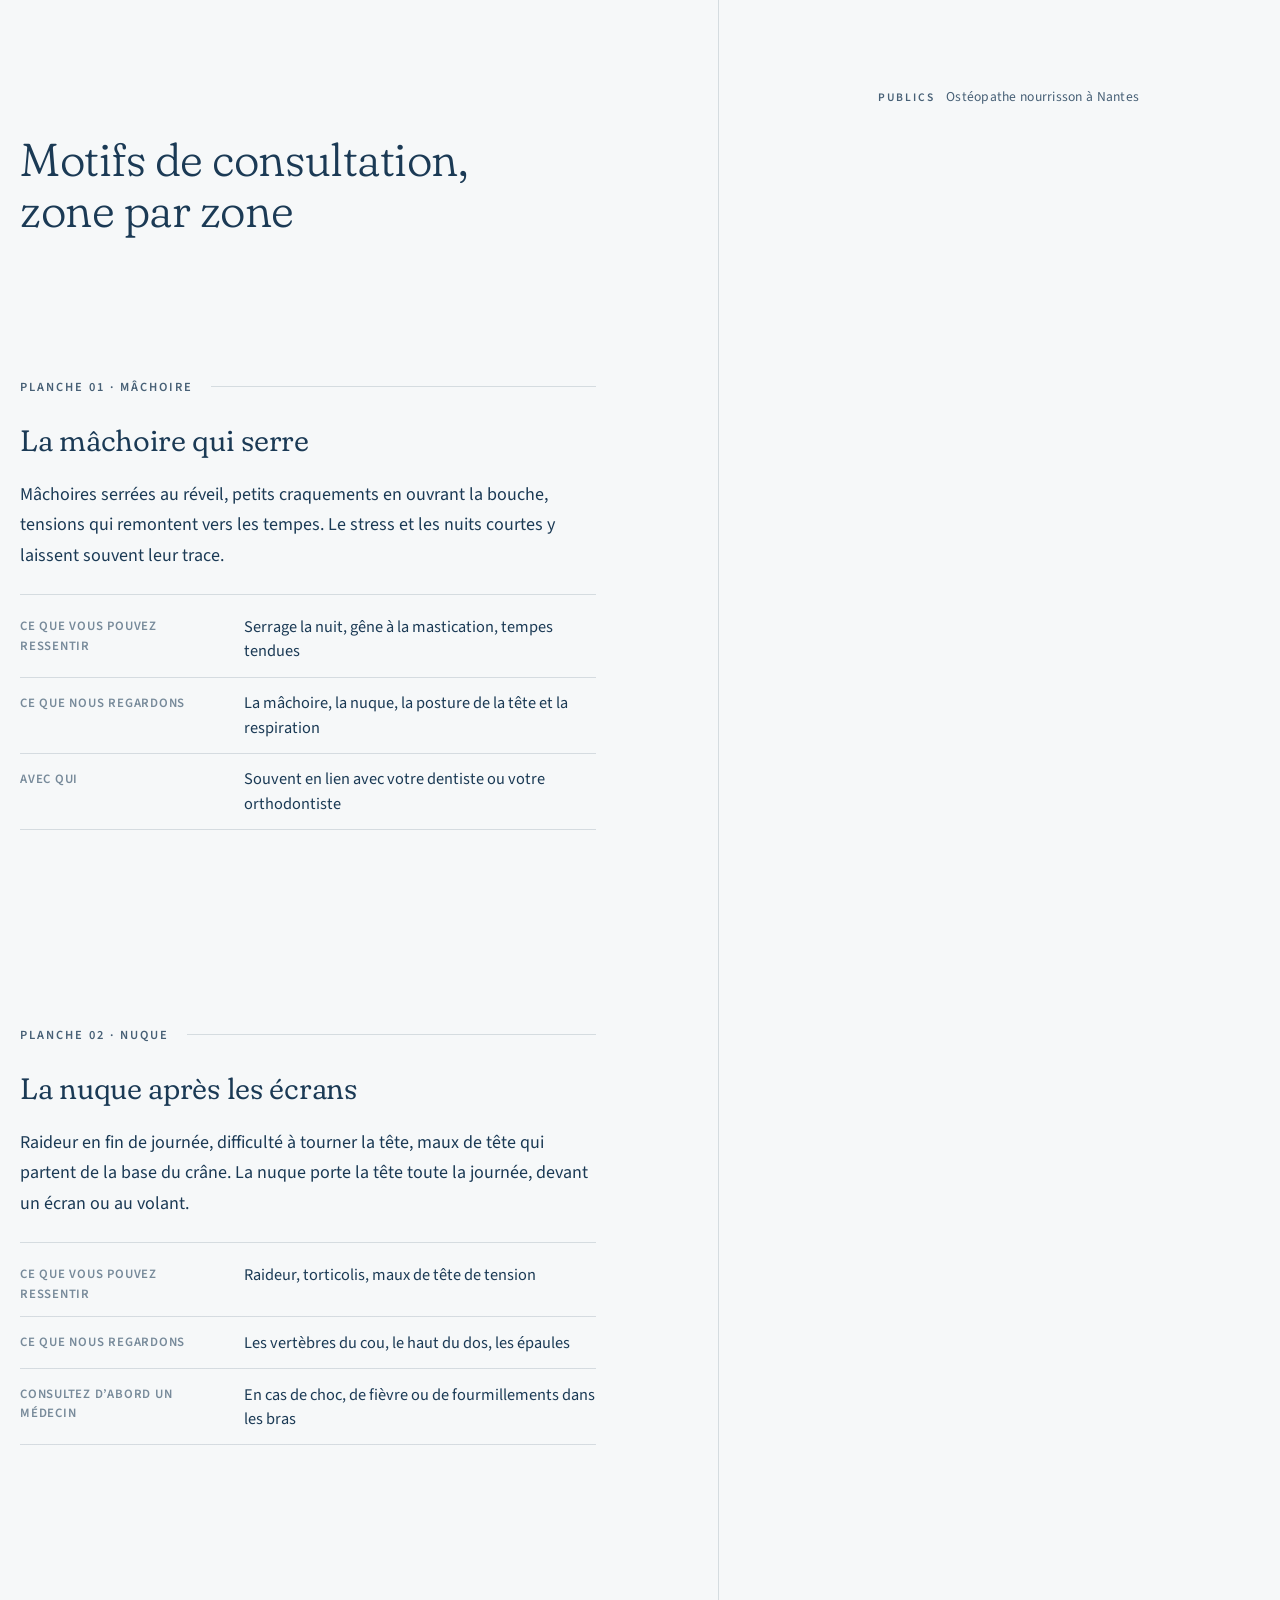
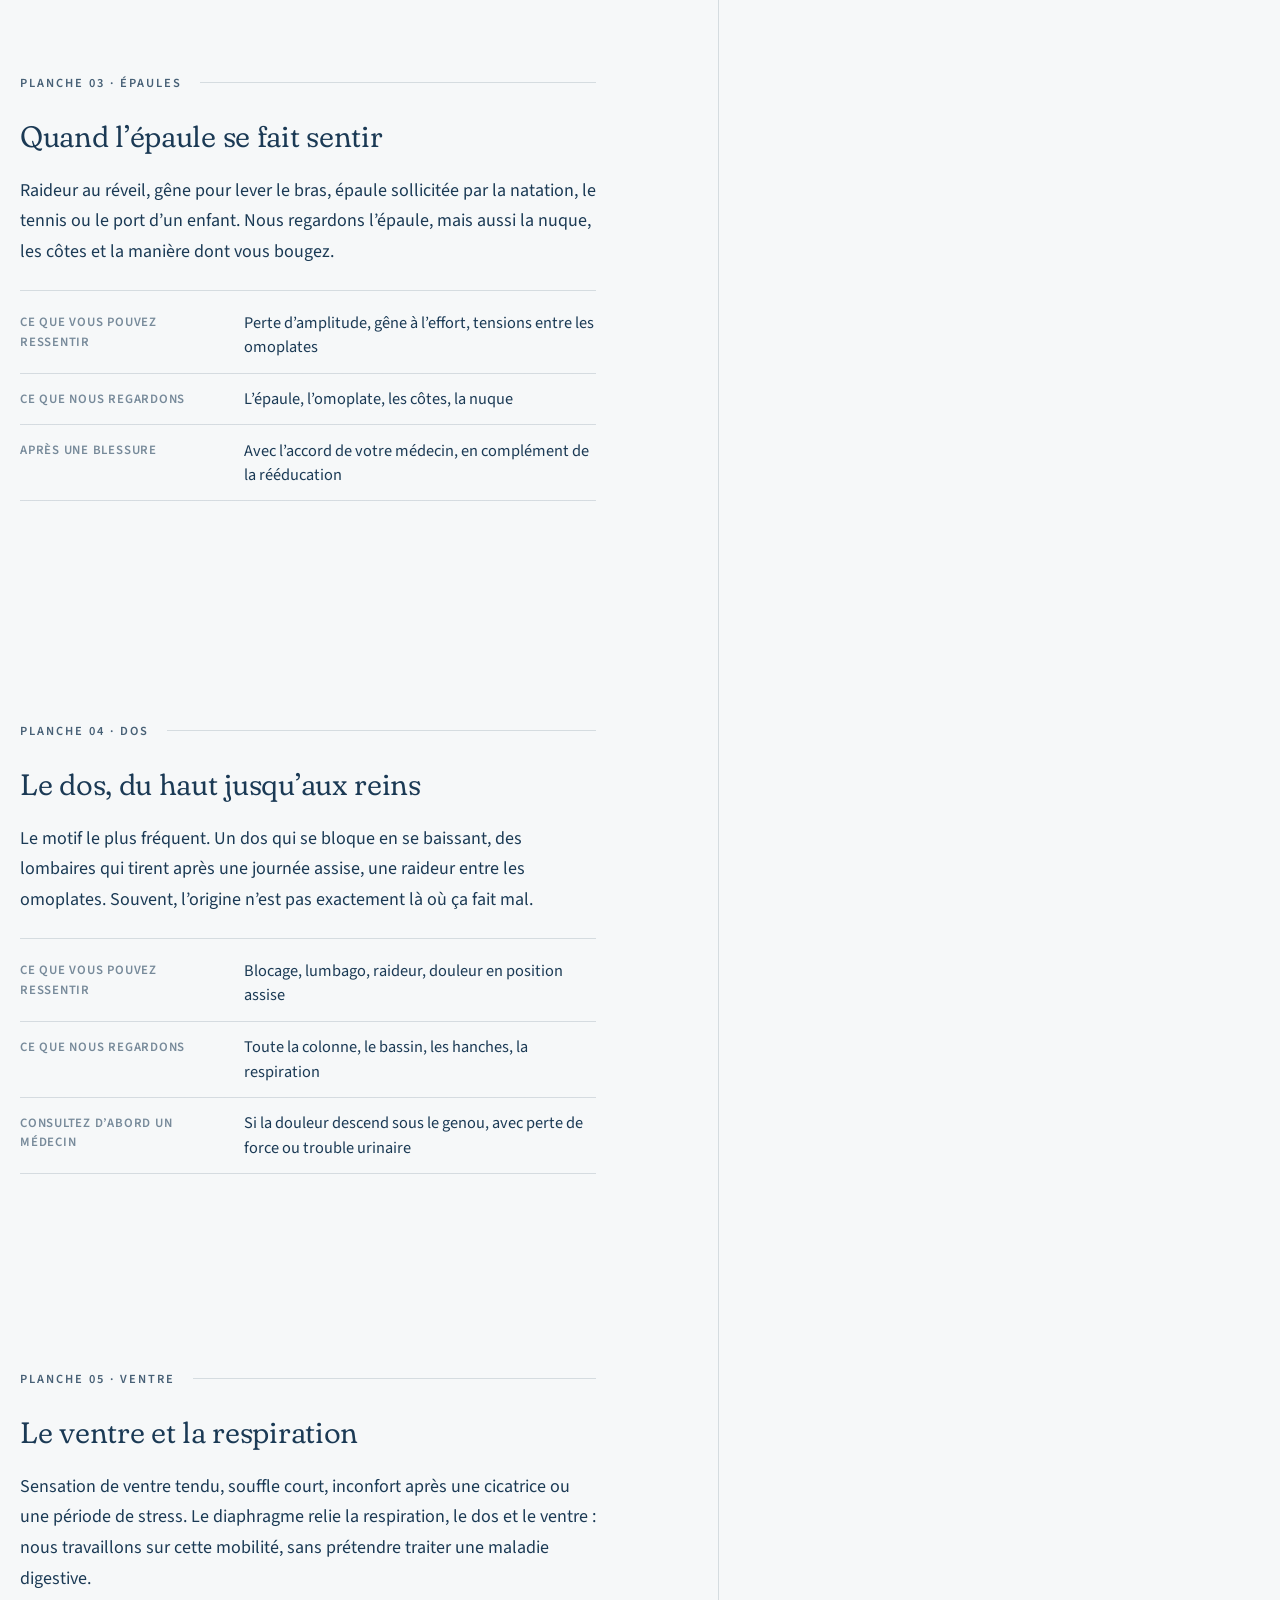
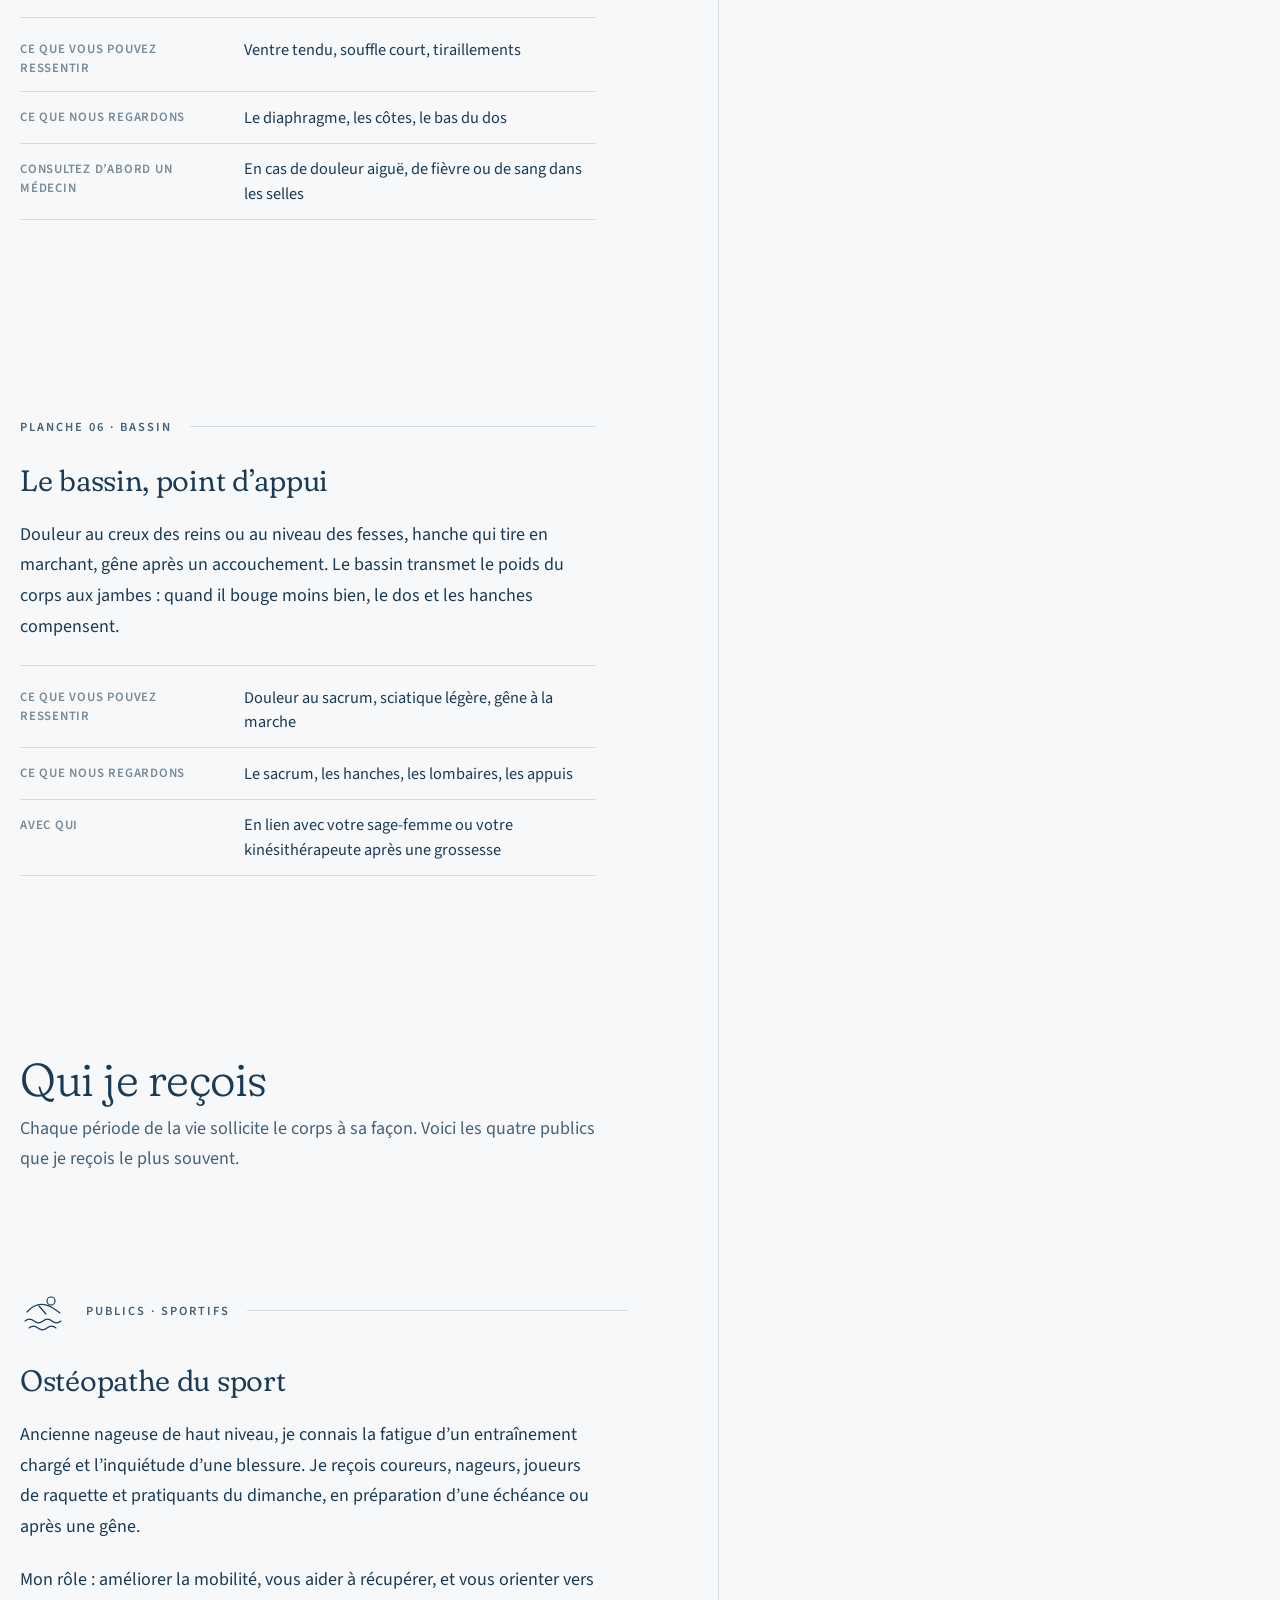
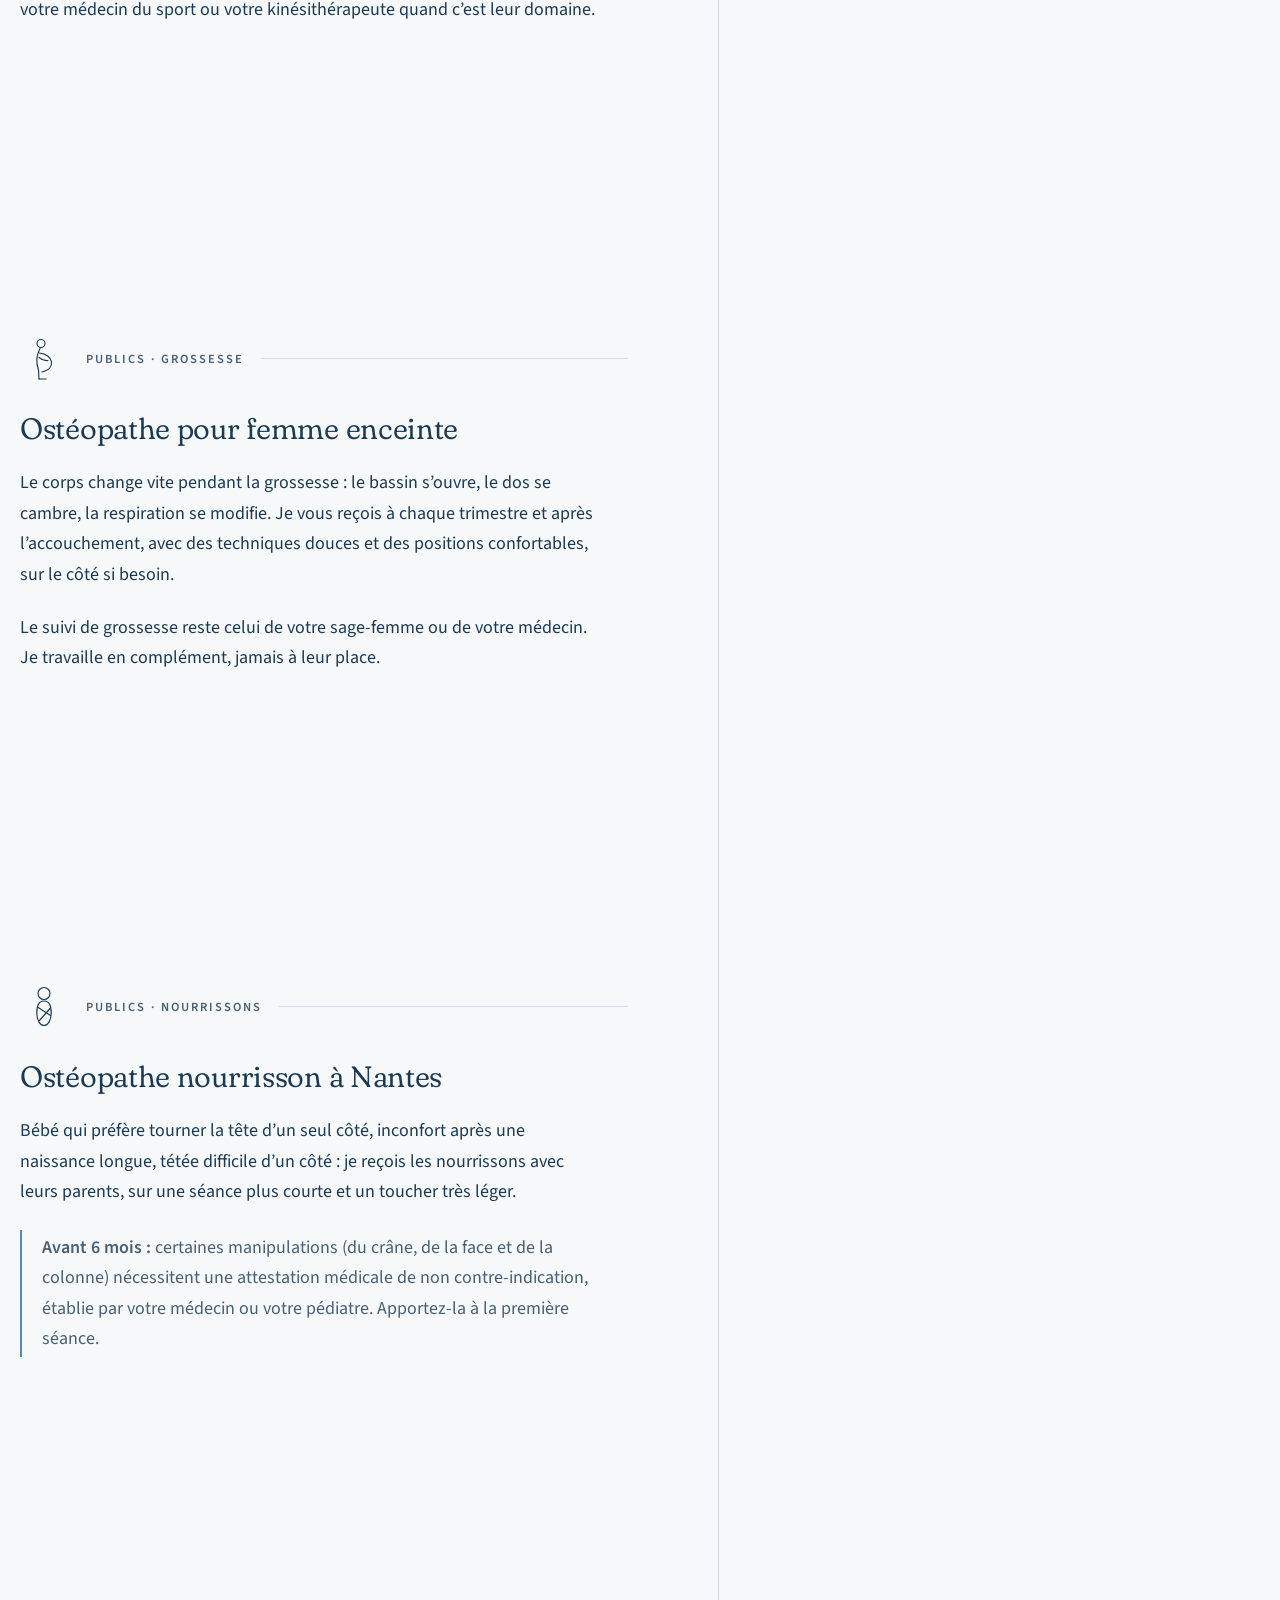
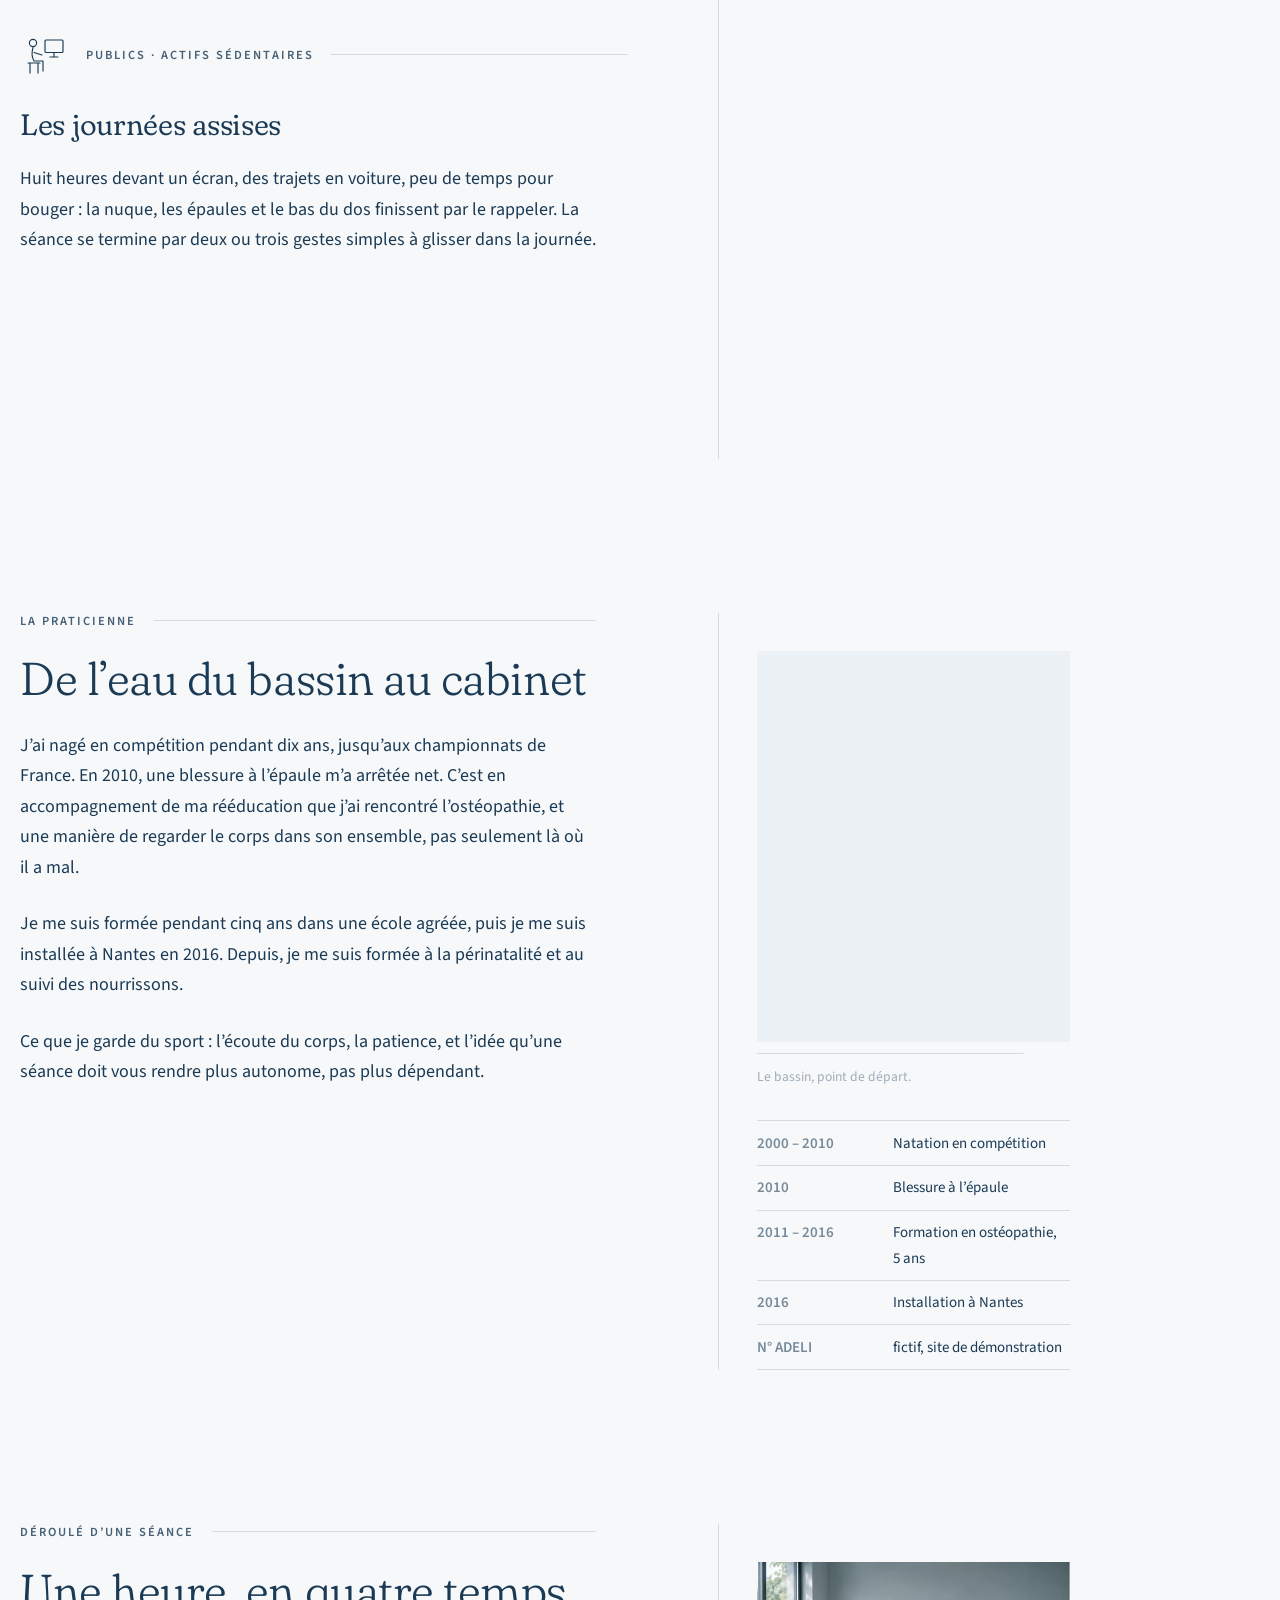
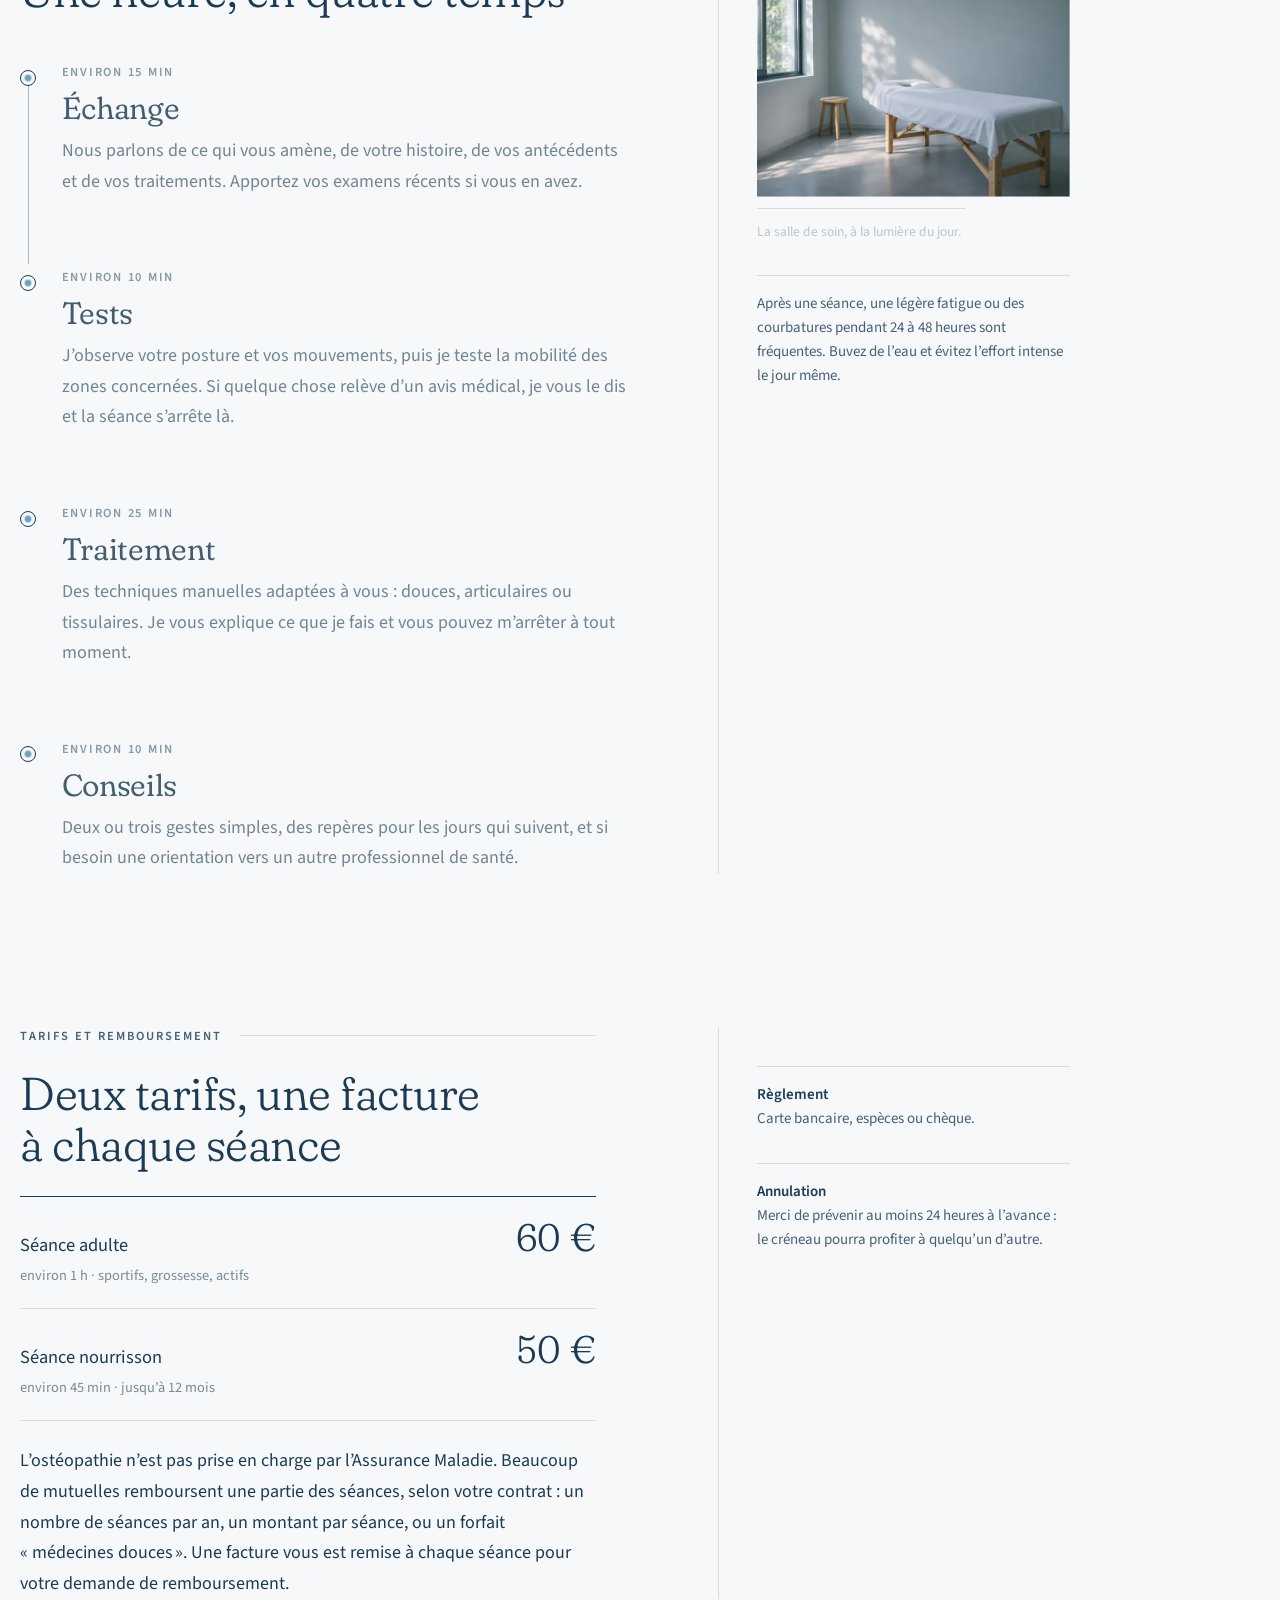
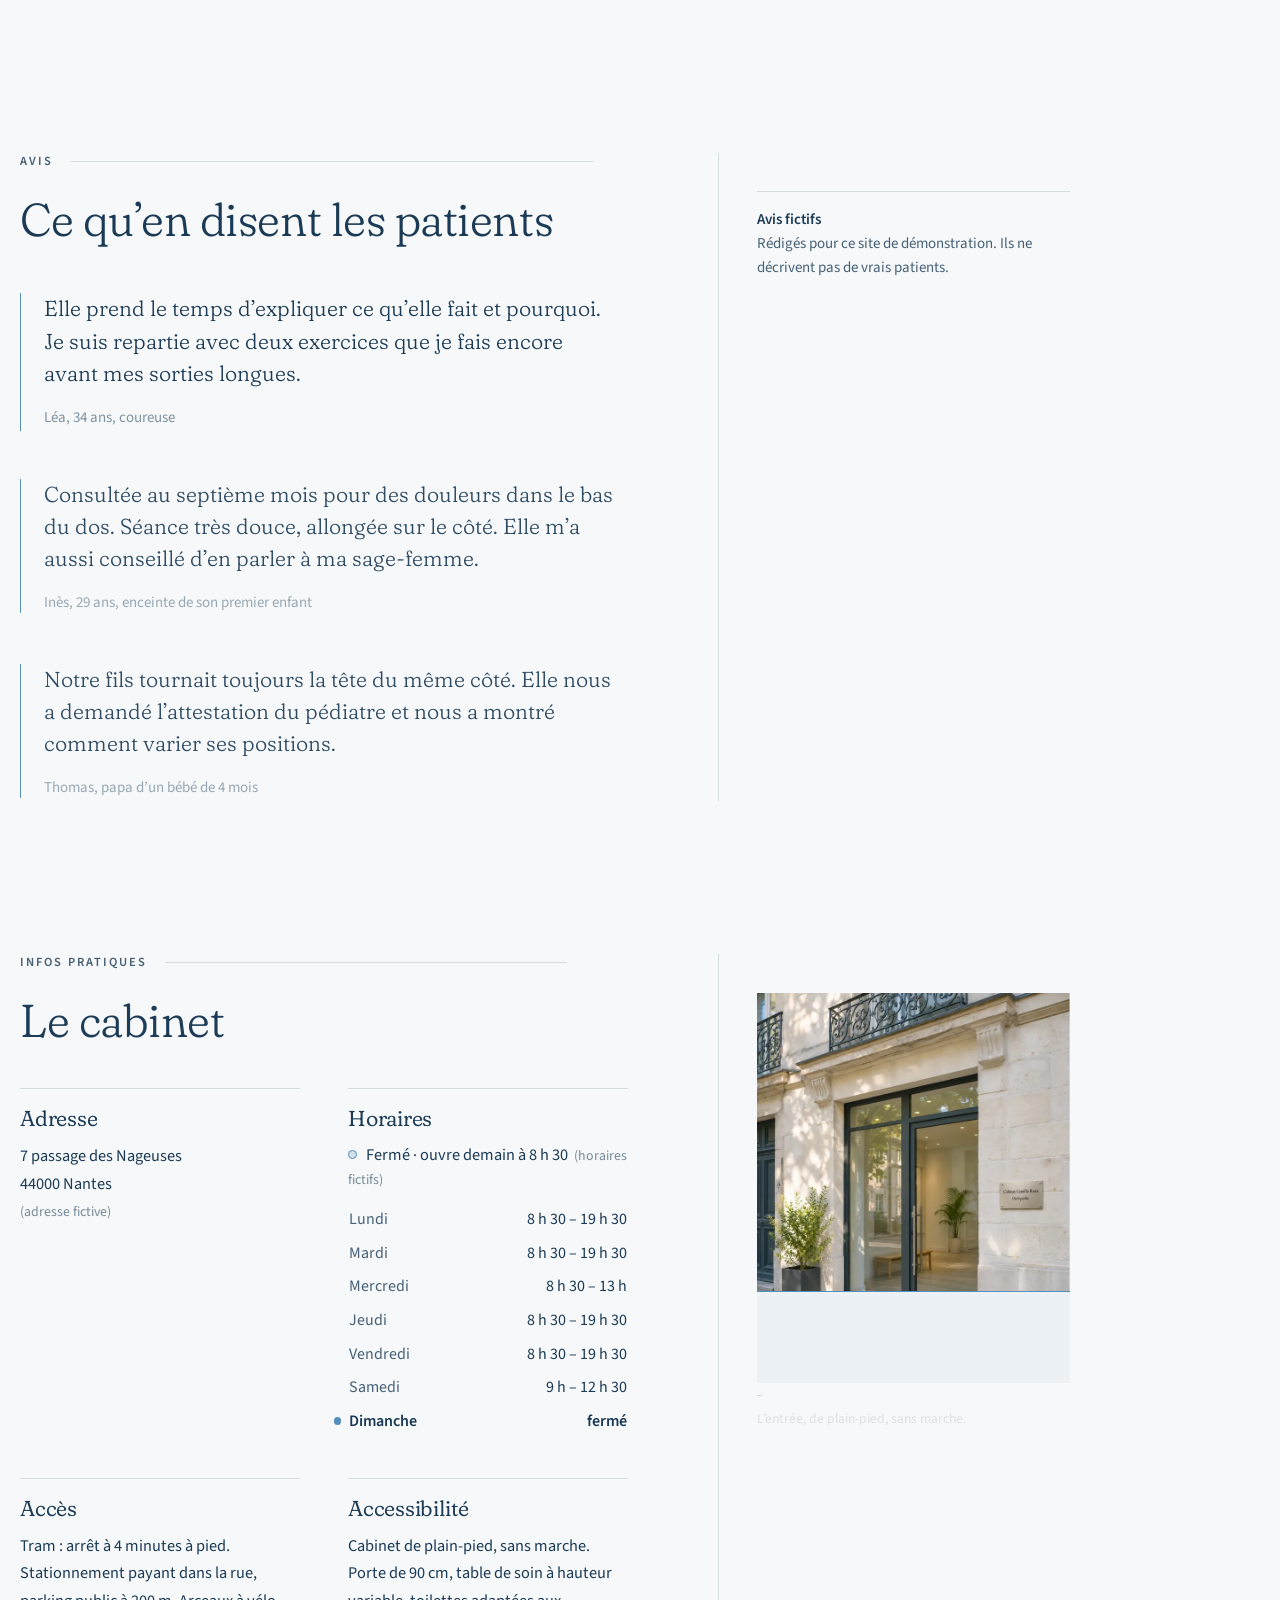
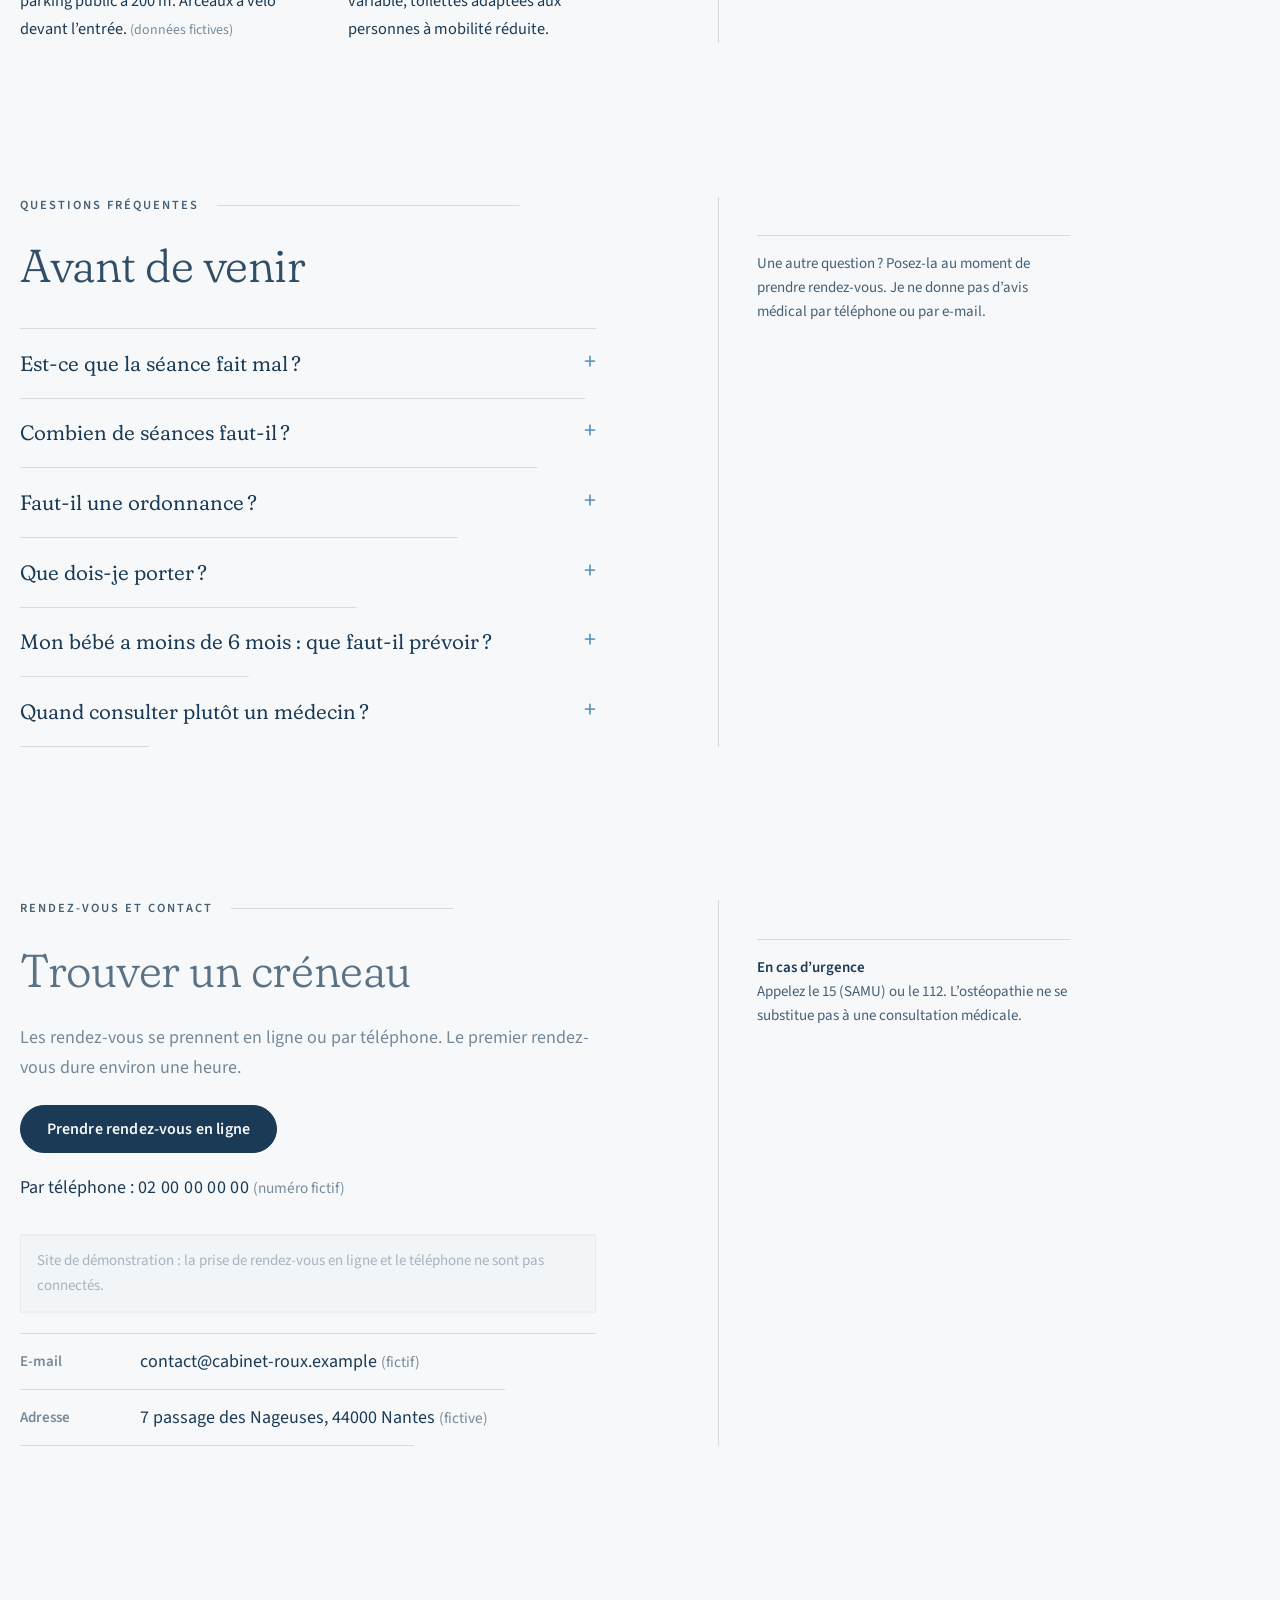
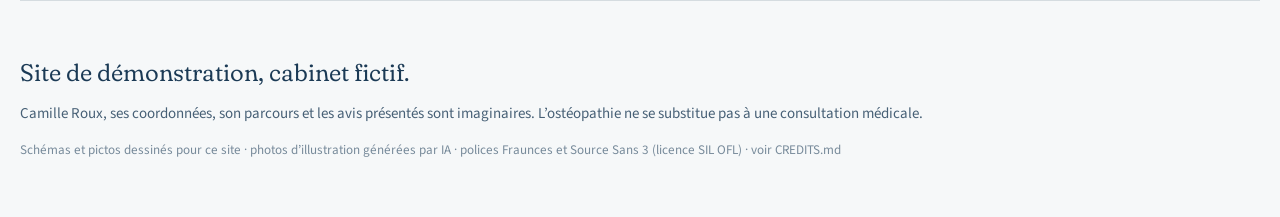
==== commit 49cfc7ec: "Pack A « Atlas tracé » : animations d'accompagnement - Photos : révélation en « ligne d'eau » (masqu" ====
--- a/index.html
+++ b/index.html
@@ -127,6 +127,7 @@
         <li><a href="#cabinet">Cabinet</a></li>
         <li><a href="#faq">Questions</a></li>
       </ul>
+      <span class="nav-indicator" aria-hidden="true"></span>
     </nav>
     <a class="btn btn-ghost header-rdv" href="#rendez-vous"><span class="rdv-long">Prendre rendez-vous</span><span class="rdv-short">Rendez-vous</span></a>
     <details class="menu">
@@ -143,6 +144,7 @@
       </ul>
     </details>
   </div>
+  <span class="progress" aria-hidden="true"></span>
 </header>
 
 <main id="contenu">
@@ -314,7 +316,11 @@
       </div>
       <aside class="col-margin">
         <figure class="photo">
-          <img src="assets/img/bassin-704.webp" srcset="assets/img/bassin-704.webp 704w, assets/img/bassin.webp 1122w" sizes="(min-width: 1024px) 22rem, (min-width: 640px) 34rem, 100vw" width="1122" height="1402" loading="lazy" decoding="async" alt="Eau calme d’une piscine vide, une ligne d’eau bleue et blanche en diagonale au-dessus du carrelage.">
+          <div class="photo-frame" data-drift>
+  <img src="assets/img/bassin-704.webp" srcset="assets/img/bassin-704.webp 704w, assets/img/bassin.webp 1122w" sizes="(min-width: 1024px) 22rem, (min-width: 640px) 34rem, 100vw" width="1122" height="1402" loading="lazy" decoding="async" alt="Eau calme d’une piscine vide, une ligne d’eau bleue et blanche en diagonale au-dessus du carrelage.">
+            <span class="waterline" aria-hidden="true"></span>
+          </div>
+          <span class="cap-rule" aria-hidden="true"></span>
           <figcaption>Le bassin, point de départ.</figcaption>
         </figure>
         <dl class="margin-list">
@@ -363,7 +369,11 @@
       </div>
       <aside class="col-margin">
         <figure class="photo">
-          <img src="assets/img/salle-704.webp" srcset="assets/img/salle-704.webp 704w, assets/img/salle.webp 1448w" sizes="(min-width: 1024px) 22rem, (min-width: 640px) 34rem, 100vw" width="1448" height="1086" loading="lazy" decoding="async" alt="Salle de soin vide et lumineuse : une table recouverte d’un drap blanc et un tabouret en bois près de la fenêtre.">
+          <div class="photo-frame">
+  <img src="assets/img/salle-704.webp" srcset="assets/img/salle-704.webp 704w, assets/img/salle.webp 1448w" sizes="(min-width: 1024px) 22rem, (min-width: 640px) 34rem, 100vw" width="1448" height="1086" loading="lazy" decoding="async" alt="Salle de soin vide et lumineuse : une table recouverte d’un drap blanc et un tabouret en bois près de la fenêtre.">
+            <span class="waterline" aria-hidden="true"></span>
+          </div>
+          <span class="cap-rule" aria-hidden="true"></span>
           <figcaption>La salle de soin, à la lumière du jour.</figcaption>
         </figure>
         <p class="margin-note">Après une séance, une légère fatigue ou des courbatures pendant 24 à 48 heures sont fréquentes. Buvez de l’eau et évitez l’effort intense le jour même.</p>
@@ -421,16 +431,17 @@
           </div>
           <div class="info">
             <h3>Horaires</h3>
+            <p class="open-status" hidden></p>
             <table class="hours">
               <caption class="sr-only">Horaires d’ouverture</caption>
               <tbody>
-                <tr><th scope="row">Lundi</th><td>8 h 30 – 19 h 30</td></tr>
-                <tr><th scope="row">Mardi</th><td>8 h 30 – 19 h 30</td></tr>
-                <tr><th scope="row">Mercredi</th><td>8 h 30 – 13 h</td></tr>
-                <tr><th scope="row">Jeudi</th><td>8 h 30 – 19 h 30</td></tr>
-                <tr><th scope="row">Vendredi</th><td>8 h 30 – 19 h 30</td></tr>
-                <tr><th scope="row">Samedi</th><td>9 h – 12 h 30</td></tr>
-                <tr><th scope="row">Dimanche</th><td>fermé</td></tr>
+                <tr data-day="1" data-open="08:30" data-close="19:30"><th scope="row">Lundi</th><td>8 h 30 – 19 h 30</td></tr>
+                <tr data-day="2" data-open="08:30" data-close="19:30"><th scope="row">Mardi</th><td>8 h 30 – 19 h 30</td></tr>
+                <tr data-day="3" data-open="08:30" data-close="13:00"><th scope="row">Mercredi</th><td>8 h 30 – 13 h</td></tr>
+                <tr data-day="4" data-open="08:30" data-close="19:30"><th scope="row">Jeudi</th><td>8 h 30 – 19 h 30</td></tr>
+                <tr data-day="5" data-open="08:30" data-close="19:30"><th scope="row">Vendredi</th><td>8 h 30 – 19 h 30</td></tr>
+                <tr data-day="6" data-open="09:00" data-close="12:30"><th scope="row">Samedi</th><td>9 h – 12 h 30</td></tr>
+                <tr data-day="0" data-open="" data-close=""><th scope="row">Dimanche</th><td>fermé</td></tr>
               </tbody>
             </table>
           </div>
@@ -446,7 +457,11 @@
       </div>
       <aside class="col-margin">
         <figure class="photo">
-          <img src="assets/img/entree-704.webp" srcset="assets/img/entree-704.webp 704w, assets/img/entree.webp 1122w" sizes="(min-width: 1024px) 22rem, (min-width: 640px) 34rem, 100vw" width="1122" height="1402" loading="lazy" decoding="async" alt="Entrée du cabinet dans un immeuble en pierre claire : grande porte vitrée au ras du trottoir, sans marche.">
+          <div class="photo-frame">
+  <img src="assets/img/entree-704.webp" srcset="assets/img/entree-704.webp 704w, assets/img/entree.webp 1122w" sizes="(min-width: 1024px) 22rem, (min-width: 640px) 34rem, 100vw" width="1122" height="1402" loading="lazy" decoding="async" alt="Entrée du cabinet dans un immeuble en pierre claire : grande porte vitrée au ras du trottoir, sans marche.">
+            <span class="waterline" aria-hidden="true"></span>
+          </div>
+          <span class="cap-rule" aria-hidden="true"></span>
           <figcaption>L’entrée, de plain-pied, sans marche.</figcaption>
         </figure>
       </aside>
--- a/assets/css/style.css
+++ b/assets/css/style.css
@@ -78,7 +78,7 @@
   letter-spacing: 0.16em; text-transform: uppercase;
   color: var(--ink-soft);
 }
-.plate::after { content: ""; flex: 1; height: 1px; background: var(--rule); }
+.plate::after { content: ""; flex: 1; height: 1px; background: var(--rule); transform: scaleX(var(--draw, 1)); transform-origin: left; }
 
 /* --- Boutons ------------------------------------------------------------ */
 .btn {
@@ -114,7 +114,12 @@
 .brand span { font: 400 0.82rem / 1 var(--sans); color: var(--ink-faint); margin-left: 0.45rem; letter-spacing: 0.02em; }
 .nav { margin-left: auto; }
 .rdv-short { display: none; }
+.nav { position: relative; }
 .nav ul { display: flex; gap: clamp(1.1rem, 2.2vw, 2.2rem); }
+.nav-indicator { position: absolute; left: 0; bottom: -0.15rem; height: 1px; width: 1px; background: var(--zone); transform-origin: left; opacity: 0; display: none; }
+.progress { position: absolute; left: 0; right: 0; bottom: -1px; height: 2px; background: var(--zone); transform: scaleX(0); transform-origin: left; display: none; }
+.motion .progress { display: block; }
+@media (min-width: 900px) { .motion .nav-indicator { display: block; } }
 .nav a { font-size: 0.95rem; text-decoration: none; color: var(--ink-soft); padding-block: 0.4rem; }
 .nav a:hover { color: var(--ink); text-decoration: underline; }
 .menu { display: none; position: relative; }
@@ -167,7 +172,7 @@
 .planche h3, .public h3 { margin-top: 1.8rem; }
 
 .facts { border-top: 1px solid var(--rule); padding-top: 0.4rem; display: grid; max-width: 36rem; }
-.facts li { display: grid; grid-template-columns: 12.5rem 1fr; gap: 0.3rem 1.5rem; padding-block: 0.85rem; border-bottom: 1px solid var(--rule); font-size: 1.02rem; line-height: 1.5; }
+.facts li { display: grid; grid-template-columns: 12.5rem 1fr; gap: 0.3rem 1.5rem; padding-block: 0.85rem; font-size: 1.02rem; line-height: 1.5; }
 .facts span { font: 600 0.8rem / 1.5 var(--sans); letter-spacing: 0.06em; text-transform: uppercase; color: var(--ink-faint); padding-top: 0.15rem; }
 
 .public-head { display: flex; align-items: center; gap: 1.1rem; }
@@ -224,12 +229,15 @@
 .margin-note { font-size: var(--fs-small); line-height: 1.6; color: var(--ink-soft); border-top: 1px solid var(--rule); padding-top: 1rem; }
 .margin-note strong { color: var(--ink); }
 .margin-list { display: grid; border-top: 1px solid var(--rule); font-size: var(--fs-small); }
-.margin-list > div { display: grid; grid-template-columns: 7.5rem 1fr; gap: 1rem; padding-block: 0.6rem; border-bottom: 1px solid var(--rule); }
+.margin-list > div { display: grid; grid-template-columns: 7.5rem 1fr; gap: 1rem; padding-block: 0.6rem; }
 .margin-list dt { font-variant-numeric: tabular-nums; color: var(--ink-faint); font-weight: 600; }
 
 /* Photos (colonne de marge) */
 .photo { display: grid; gap: 0.7rem; }
-.photo img { display: block; width: 100%; height: auto; background: var(--zone-wash); }
+.photo-frame { position: relative; overflow: hidden; background: var(--zone-wash); }
+.photo img { display: block; width: 100%; height: auto; }
+.waterline { position: absolute; left: 0; right: 0; top: 0; height: 1px; background: var(--zone); opacity: 0; pointer-events: none; }
+.cap-rule { display: block; height: 1px; background: var(--rule); transform-origin: left; }
 .photo figcaption { font-size: 0.85rem; color: var(--ink-faint); }
 
 /* Timeline « Déroulé d'une séance » */
@@ -245,14 +253,14 @@
 
 /* Tarifs */
 .prices { border-top: 1px solid var(--ink); max-width: 36rem; }
-.prices > div { display: flex; justify-content: space-between; align-items: baseline; gap: 1.5rem; padding-block: 1.3rem; border-bottom: 1px solid var(--rule); }
+.prices > div { display: flex; justify-content: space-between; align-items: baseline; gap: 1.5rem; padding-block: 1.3rem; }
 .prices dt { font-size: 1.15rem; display: grid; gap: 0.15rem; }
 .prices dt small { font-size: 0.9rem; }
 .prices dd { font: 300 2.4rem / 1 var(--serif); font-variant-numeric: tabular-nums; white-space: nowrap; }
 
 /* Avis */
 .reviews { display: grid; gap: 3rem; margin-top: 3rem !important; }
-.review { display: grid; gap: 0.9rem; padding-left: 1.5rem; border-left: 1px solid var(--zone); }
+.review { display: grid; gap: 0.9rem; padding-left: 1.5rem; background: linear-gradient(var(--zone), var(--zone)) left top / 1px calc(var(--draw, 1) * 100%) no-repeat; }
 .review blockquote p { font: 300 1.35rem / 1.5 var(--serif); }
 .review figcaption { font-size: var(--fs-small); color: var(--ink-faint); }
 
@@ -263,11 +271,17 @@
 .info p { font-size: 1.02rem; }
 .hours { border-collapse: collapse; width: 100%; font-size: 1rem; font-variant-numeric: tabular-nums; }
 .hours th { text-align: left; font-weight: 400; color: var(--ink-soft); padding-block: 0.2rem; }
+.hours tr.is-today th, .hours tr.is-today td { color: var(--ink); font-weight: 600; }
+.hours tr.is-today th::before { content: ""; display: inline-block; width: 0.45rem; height: 0.45rem; border-radius: 50%; background: var(--zone); margin: 0 0.5rem 0.1rem -0.95rem; vertical-align: middle; }
+.open-status { font-size: 0.95rem; line-height: 1.5; color: var(--ink); }
+.open-status::before { content: ""; display: inline-block; width: 0.55rem; height: 0.55rem; border-radius: 50%; border: 1px solid var(--zone); background: var(--zone-fill); margin-right: 0.55rem; vertical-align: 0.05em; }
+.open-status.is-open::before { background: var(--zone); }
+.open-status small { margin-left: 0.2rem; }
 .hours td { text-align: right; padding-block: 0.2rem; }
 
 /* FAQ */
 .faq { border-top: 1px solid var(--rule); margin-top: 2.4rem !important; max-width: 36rem; }
-.faq-item { border-bottom: 1px solid var(--rule); }
+.faq-item { }
 .faq-item summary { list-style: none; cursor: pointer; display: flex; justify-content: space-between; gap: 1.5rem; padding-block: 1.3rem; font: 350 1.3rem / 1.35 var(--serif); }
 .faq-item summary::-webkit-details-marker { display: none; }
 .faq-item summary::after { content: "+"; font: 300 1.5rem / 1 var(--sans); color: var(--zone); flex: none; transition: transform 0.6s cubic-bezier(0.37, 0, 0.63, 1); }
@@ -280,7 +294,7 @@
 .demo-note { font-size: var(--fs-small); color: var(--ink-soft); background: var(--zone-wash); border: 1px solid var(--rule); padding: 0.8rem 1rem; max-width: 36rem; }
 .demo-note:target { border-color: var(--zone); }
 .contact { display: grid; border-top: 1px solid var(--rule); max-width: 36rem; }
-.contact > div { display: grid; grid-template-columns: 6.5rem 1fr; gap: 1rem; padding-block: 0.8rem; border-bottom: 1px solid var(--rule); }
+.contact > div { display: grid; grid-template-columns: 6.5rem 1fr; gap: 1rem; padding-block: 0.8rem; }
 .contact dt { color: var(--ink-faint); font-weight: 600; font-size: var(--fs-small); padding-top: 0.15rem; }
 .contact dd { overflow-wrap: anywhere; }
 
@@ -331,6 +345,11 @@
   .pages .col-margin { border-left: 1px solid var(--rule); padding-left: clamp(1.5rem, 3vw, 3rem); }
 }
 
+/* Filets de tableau tracés (variable --draw animée par GSAP, 1 au repos) */
+.facts li, .margin-list > div, .prices > div, .contact > div, .faq-item {
+  background: linear-gradient(var(--rule), var(--rule)) left bottom / calc(var(--draw, 1) * 100%) 1px no-repeat;
+}
+
 /* --- Animations (GSAP) ----------------------------------------------------
    La classe .motion n'est posée que si le mouvement est autorisé ; sans elle,
    le site reste dans son état statique complet. */
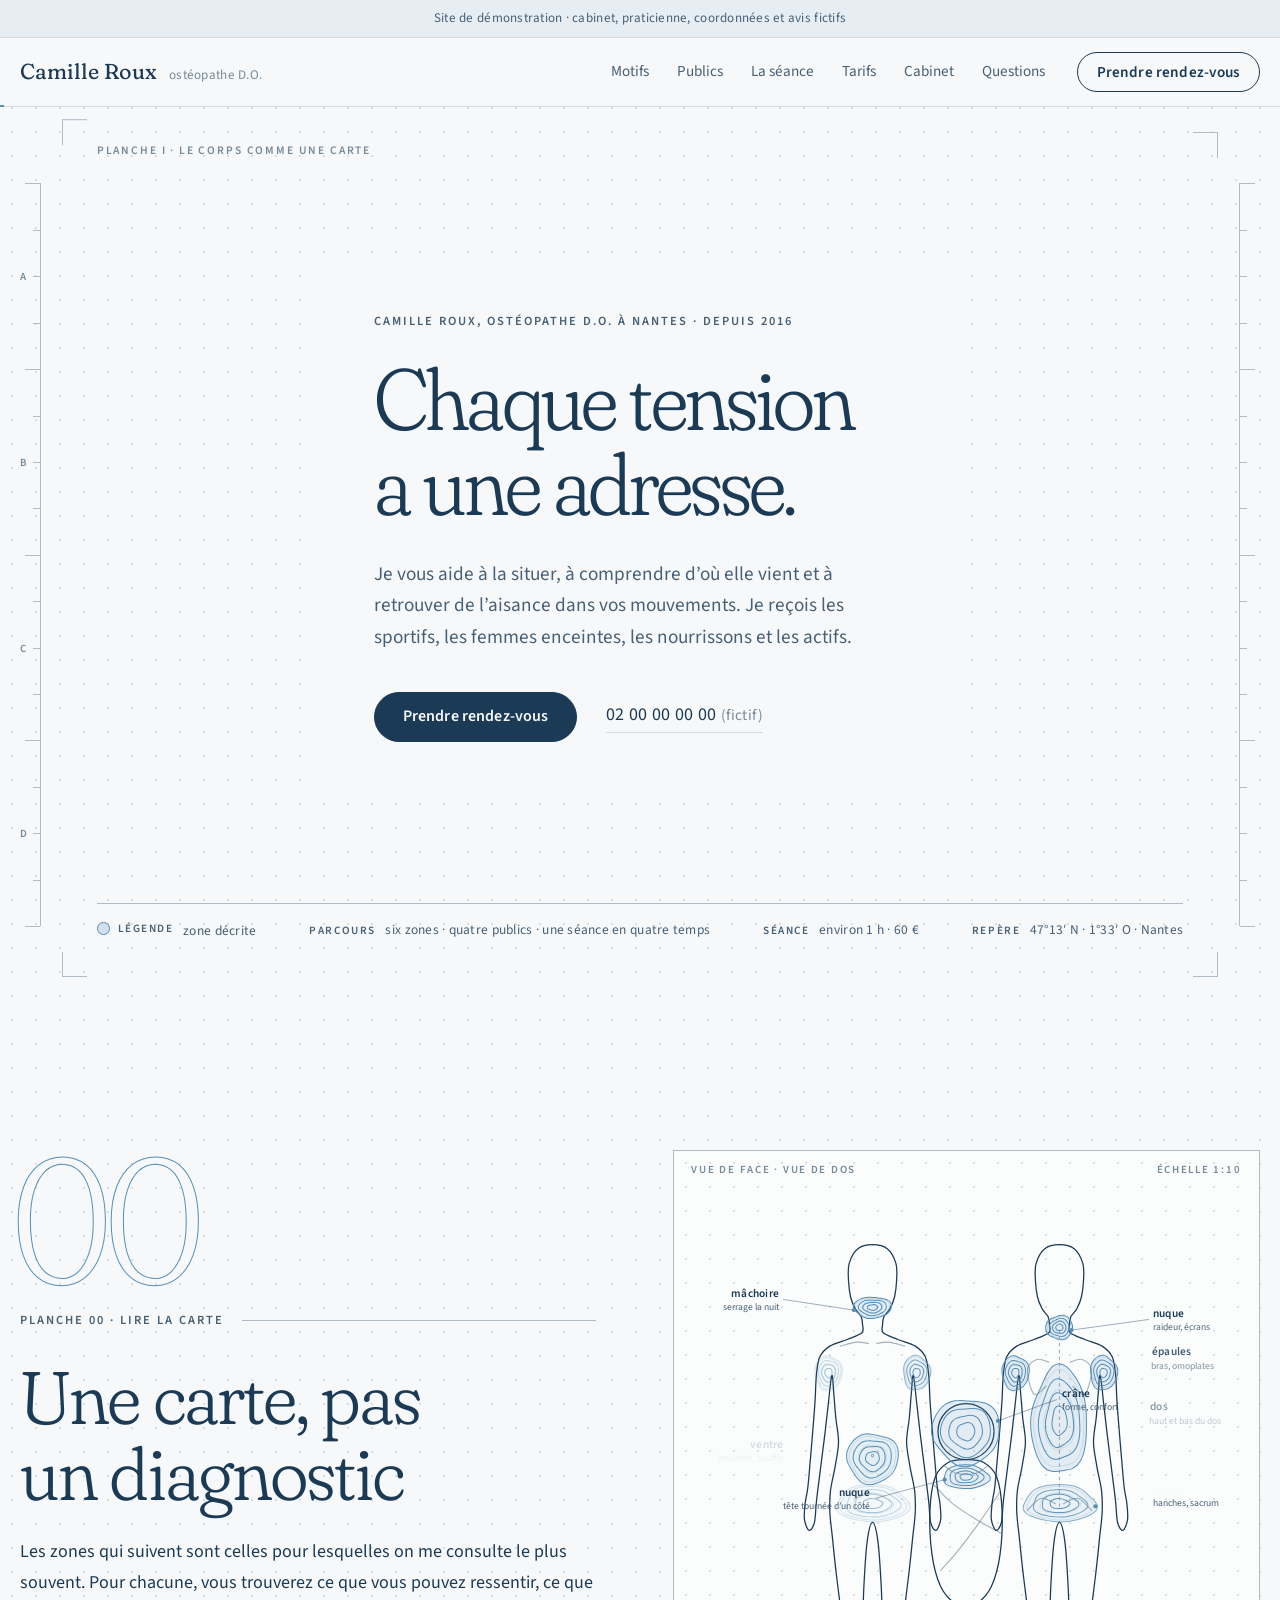
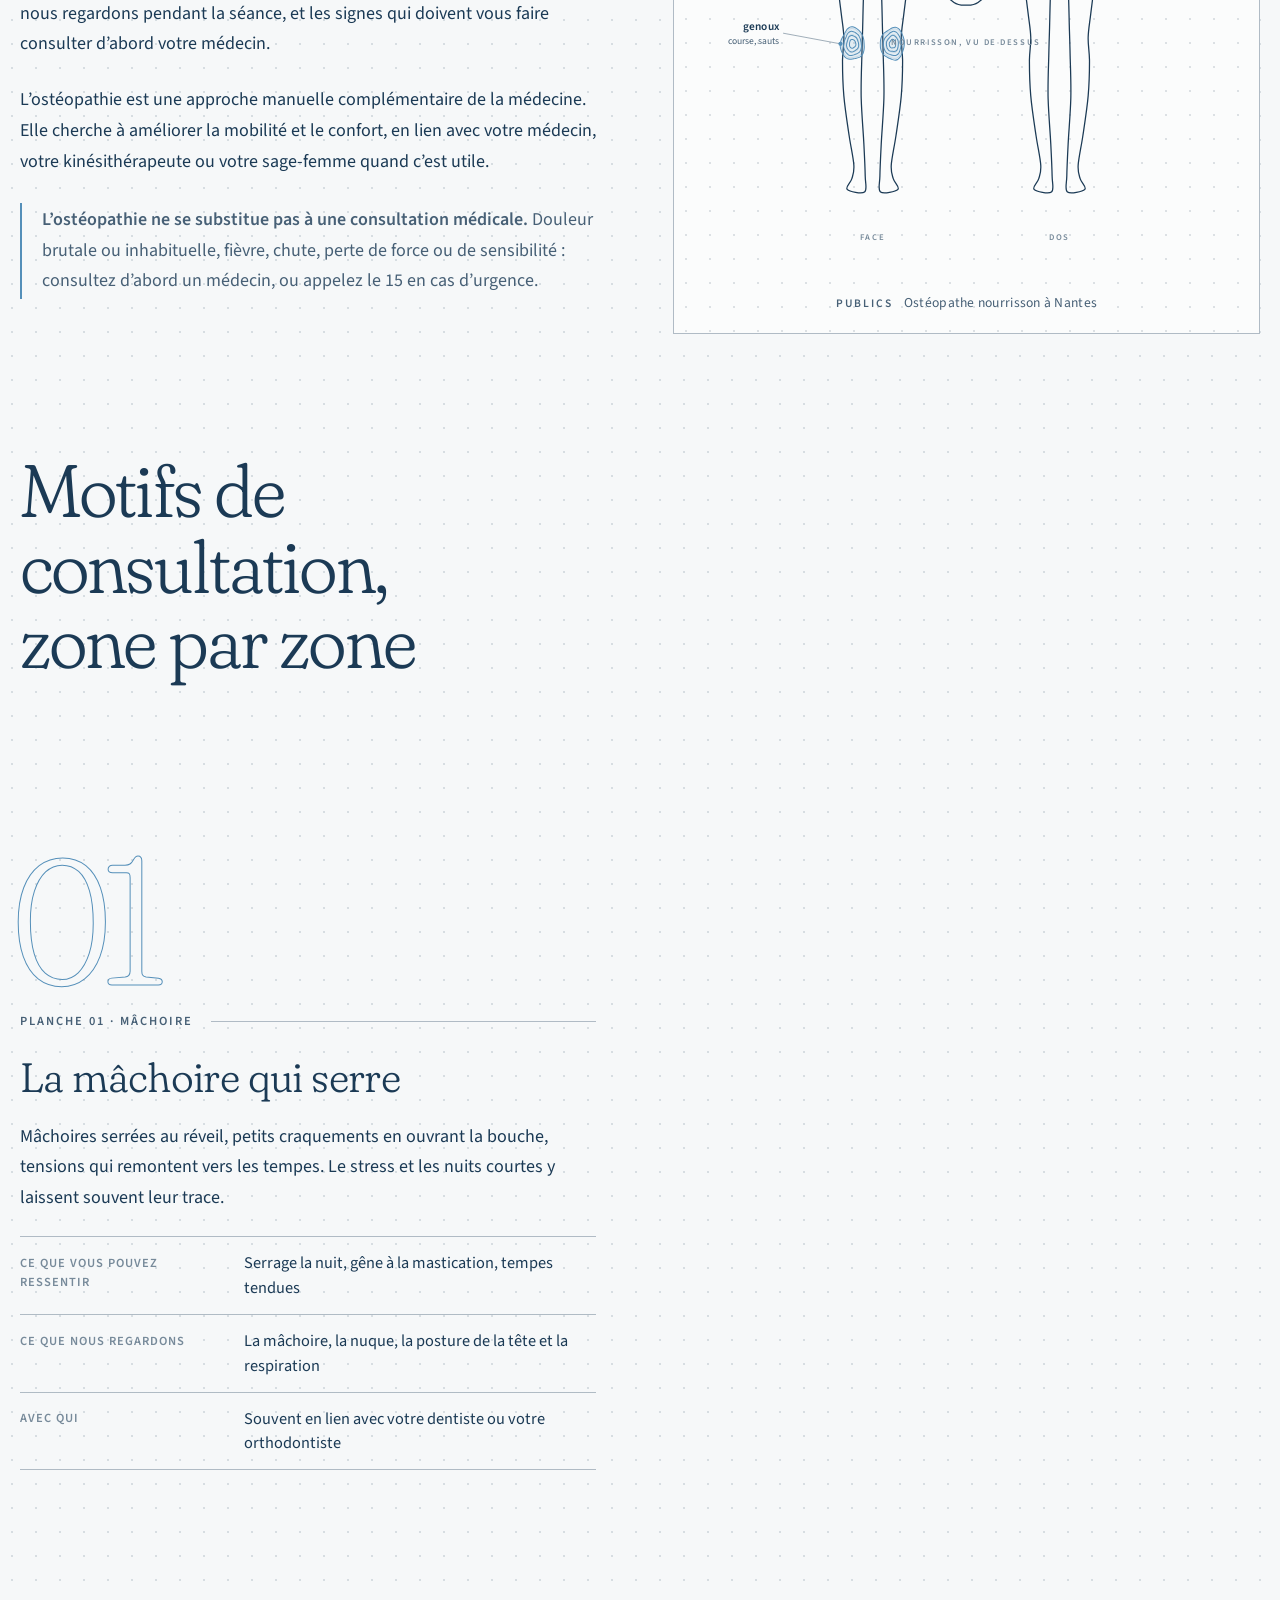
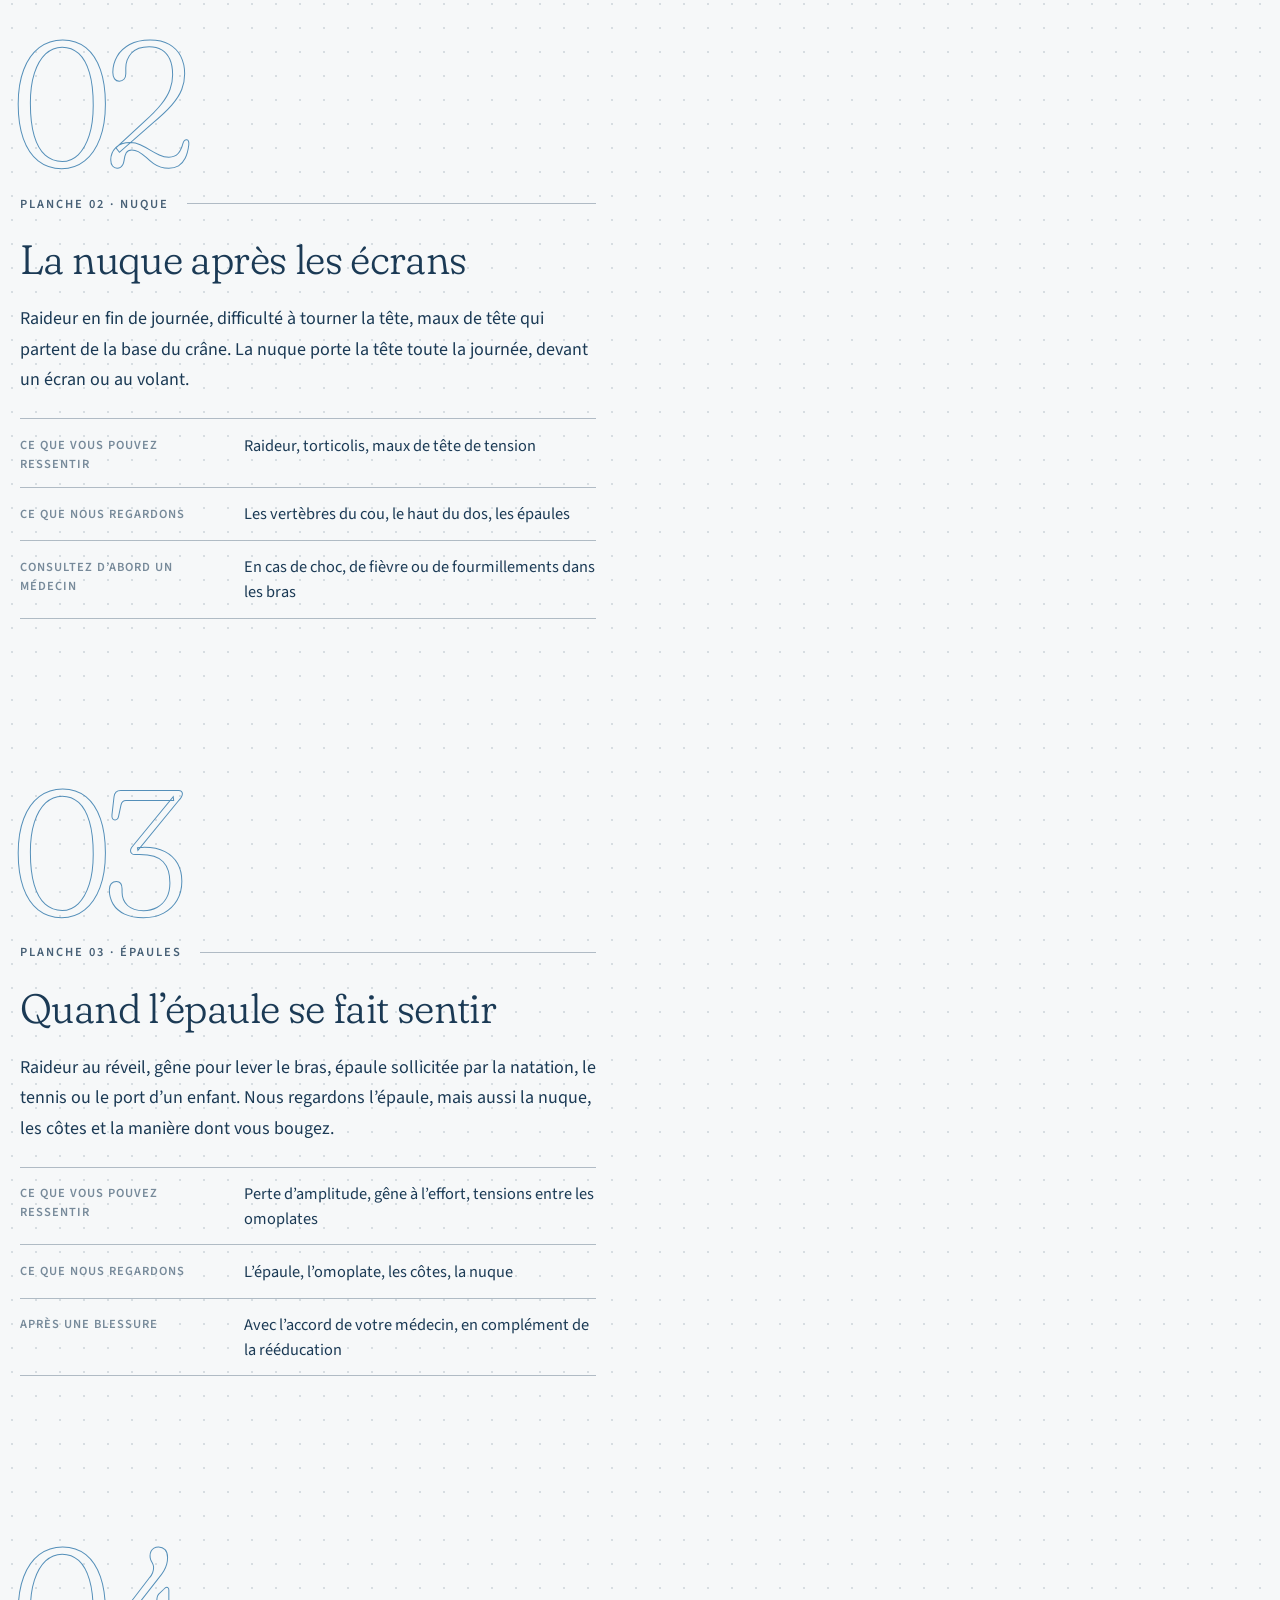
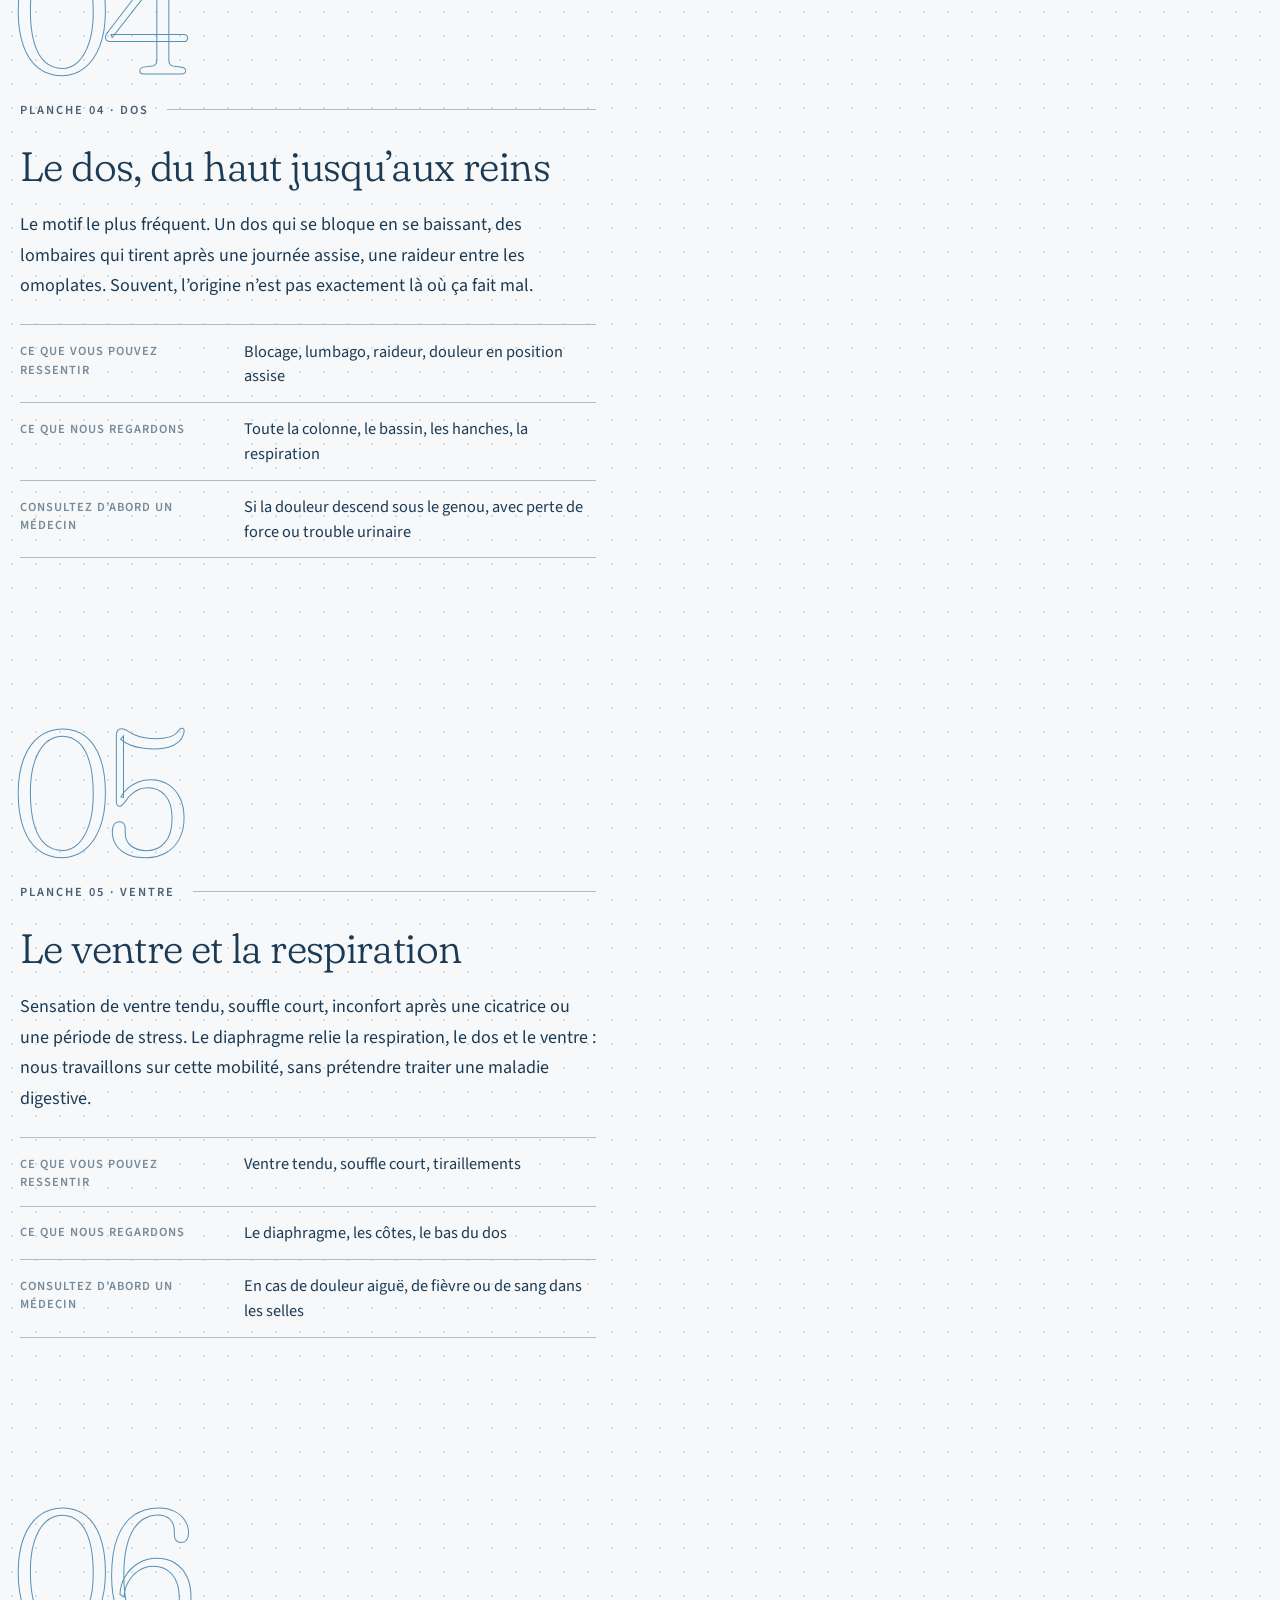
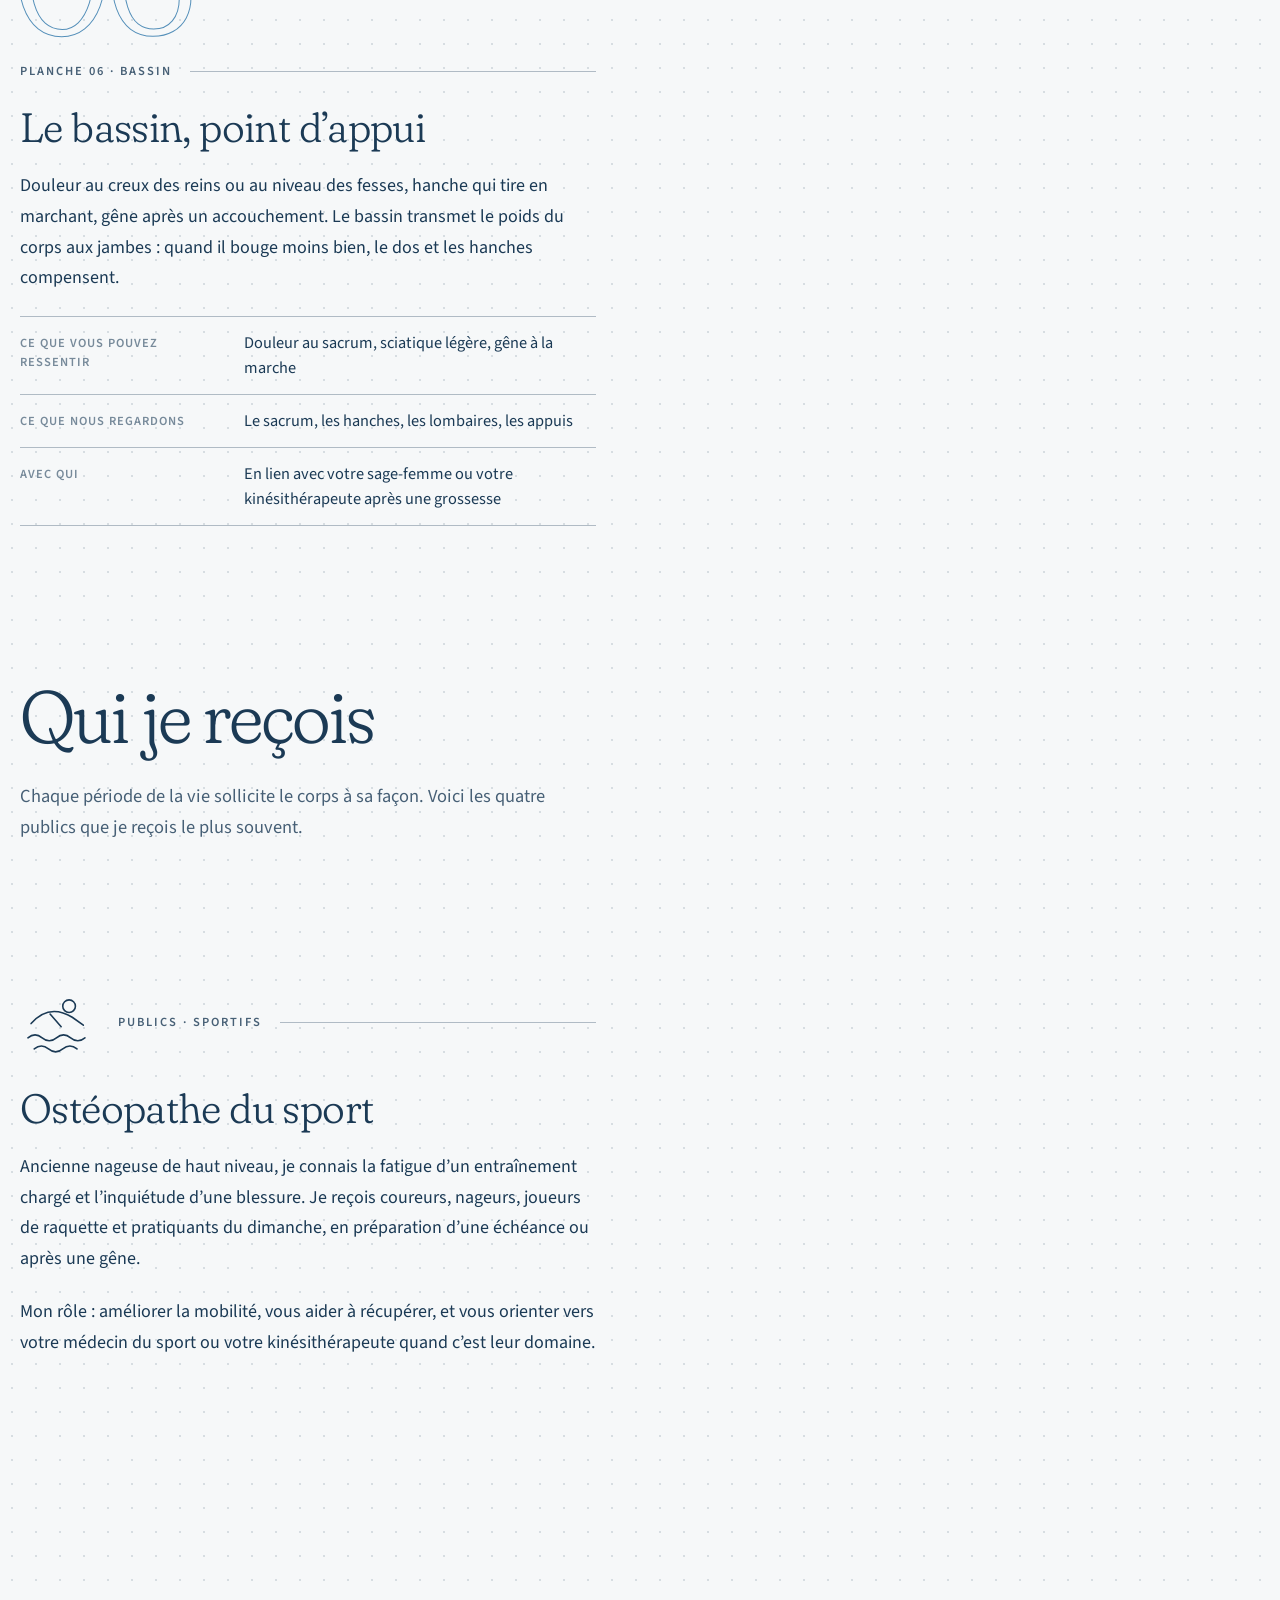
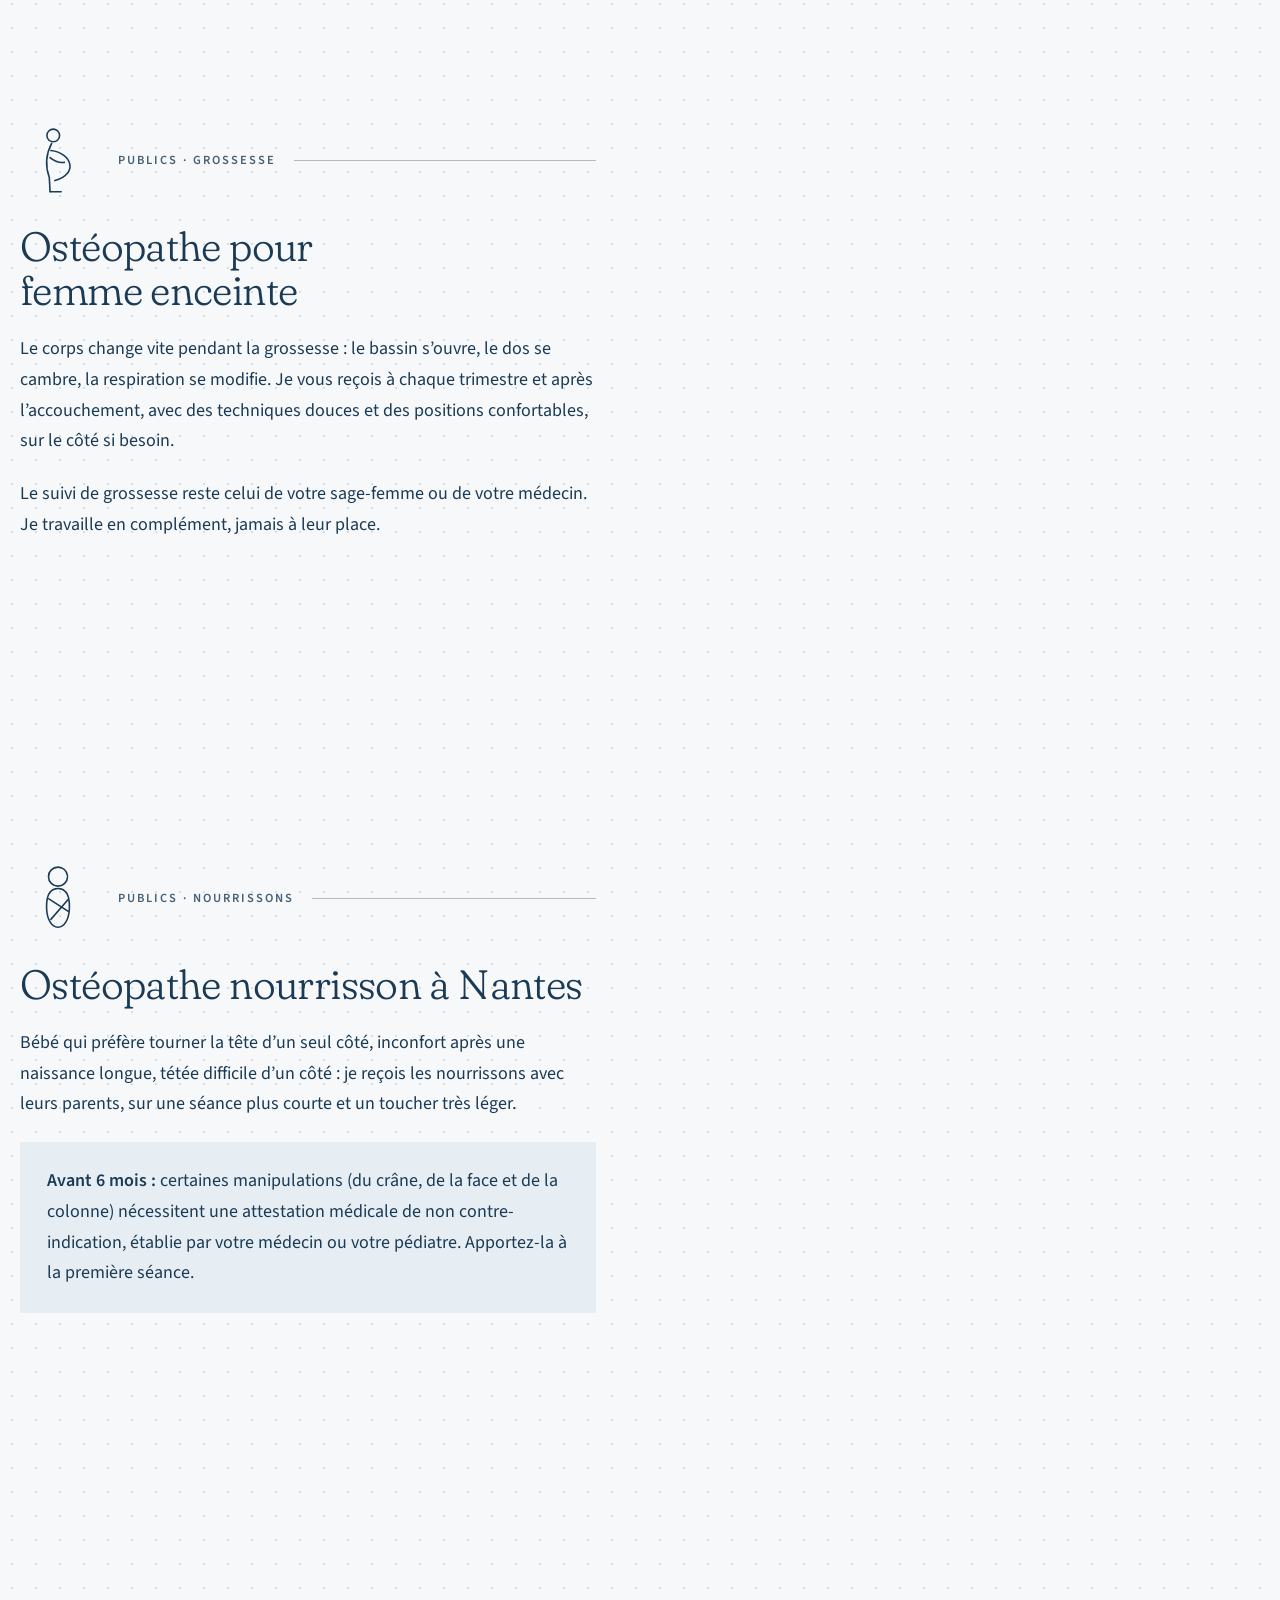
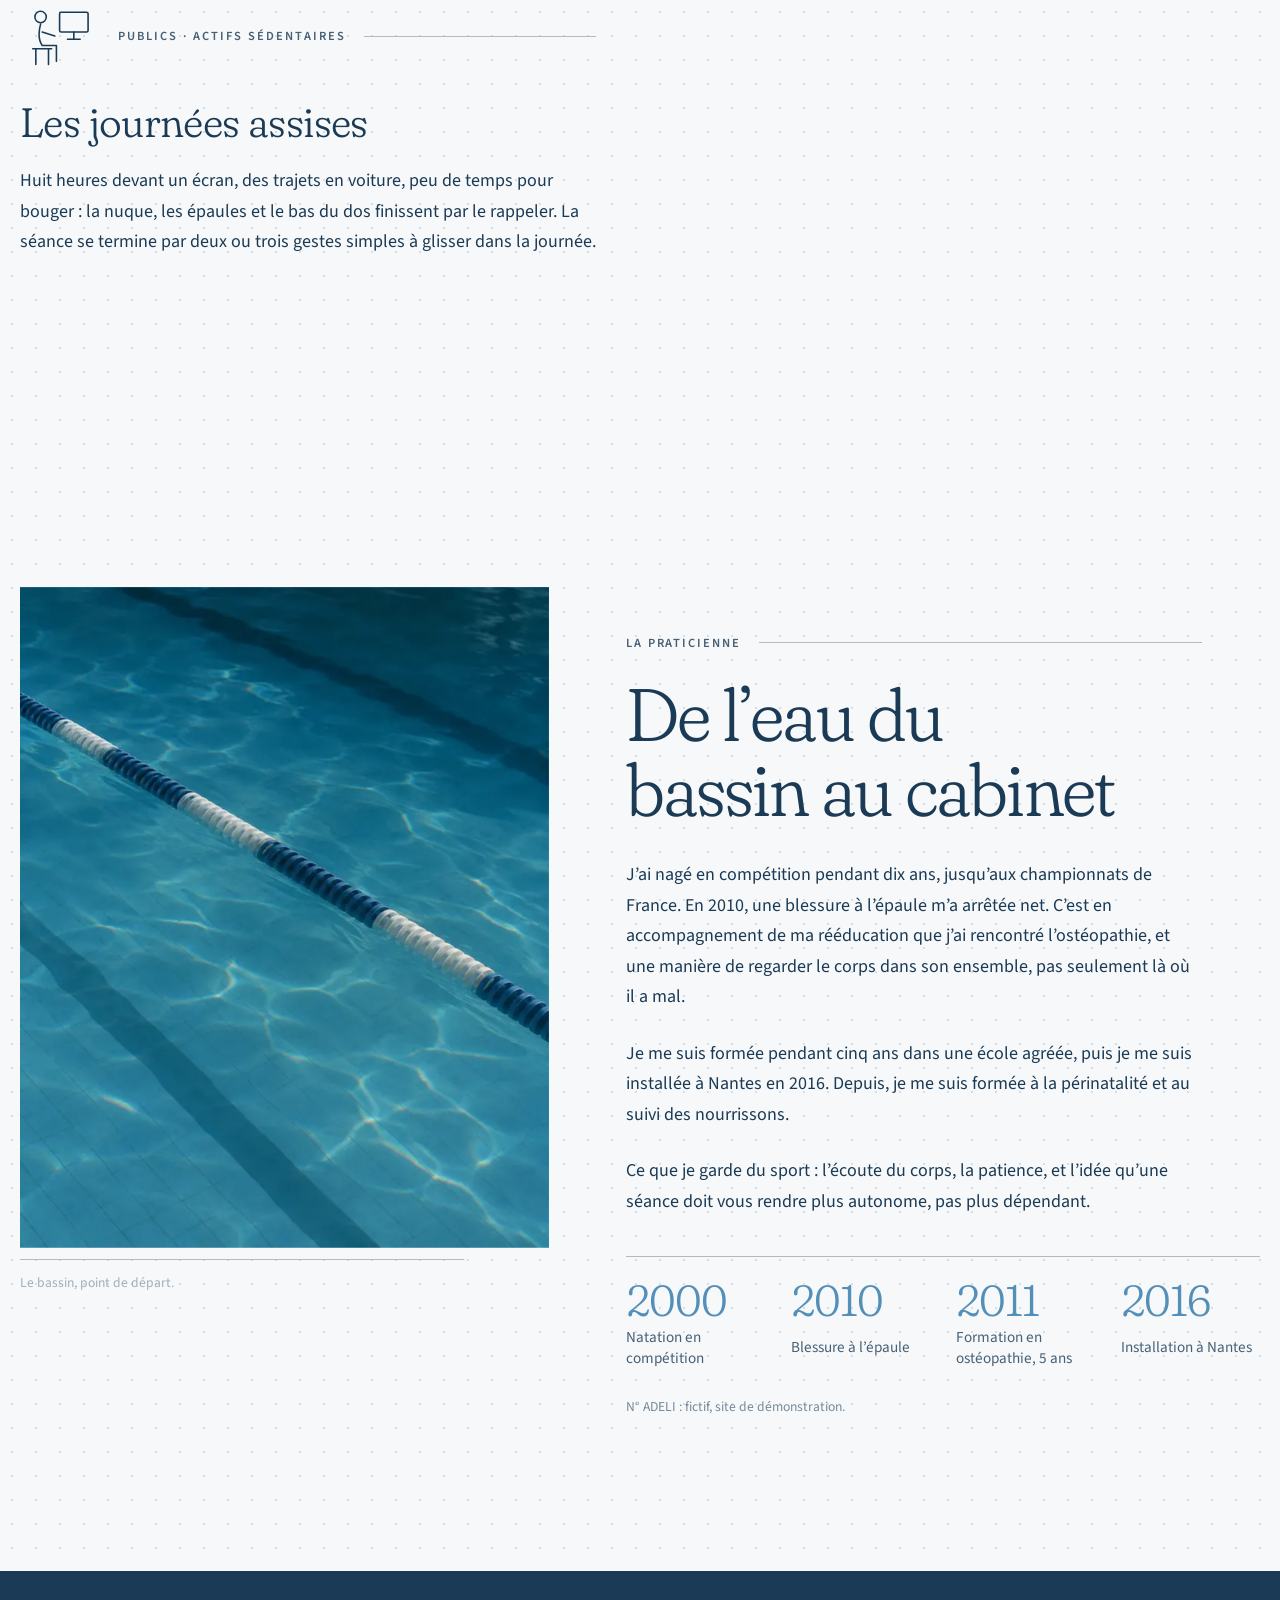
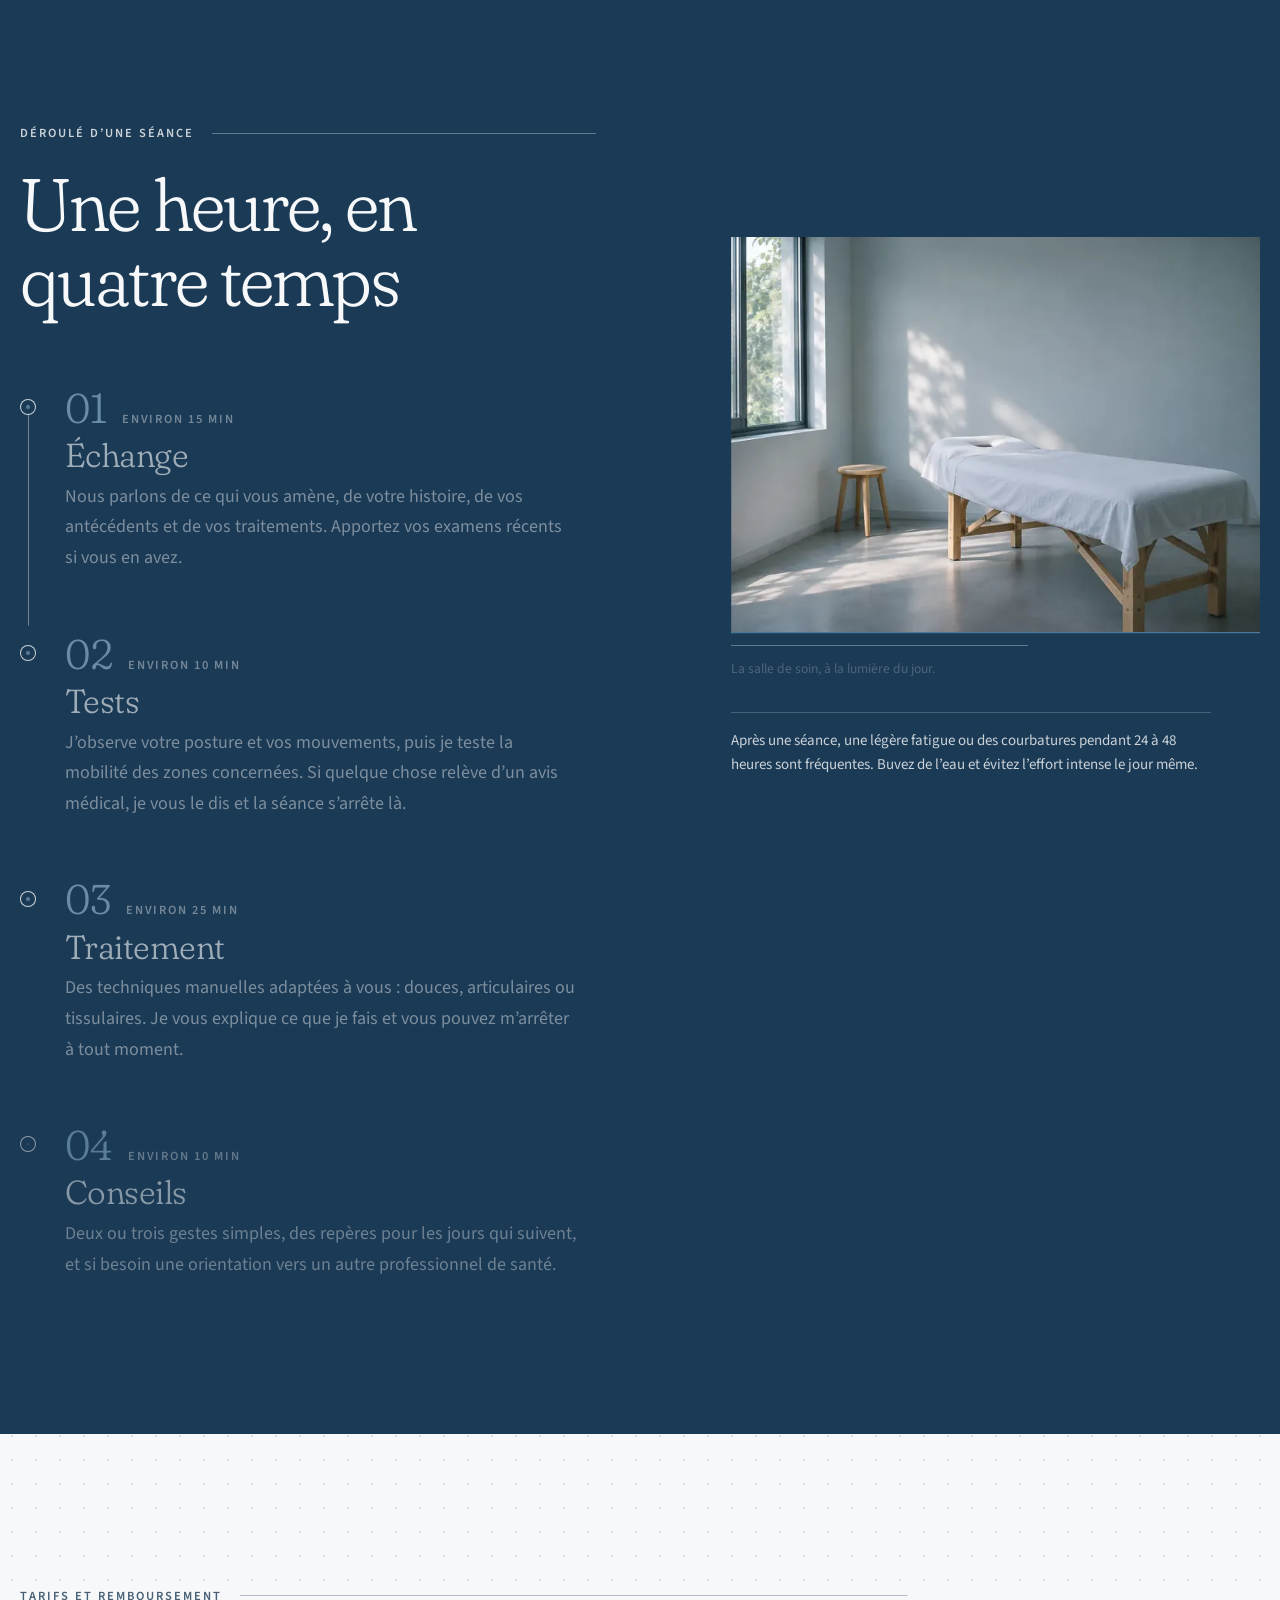
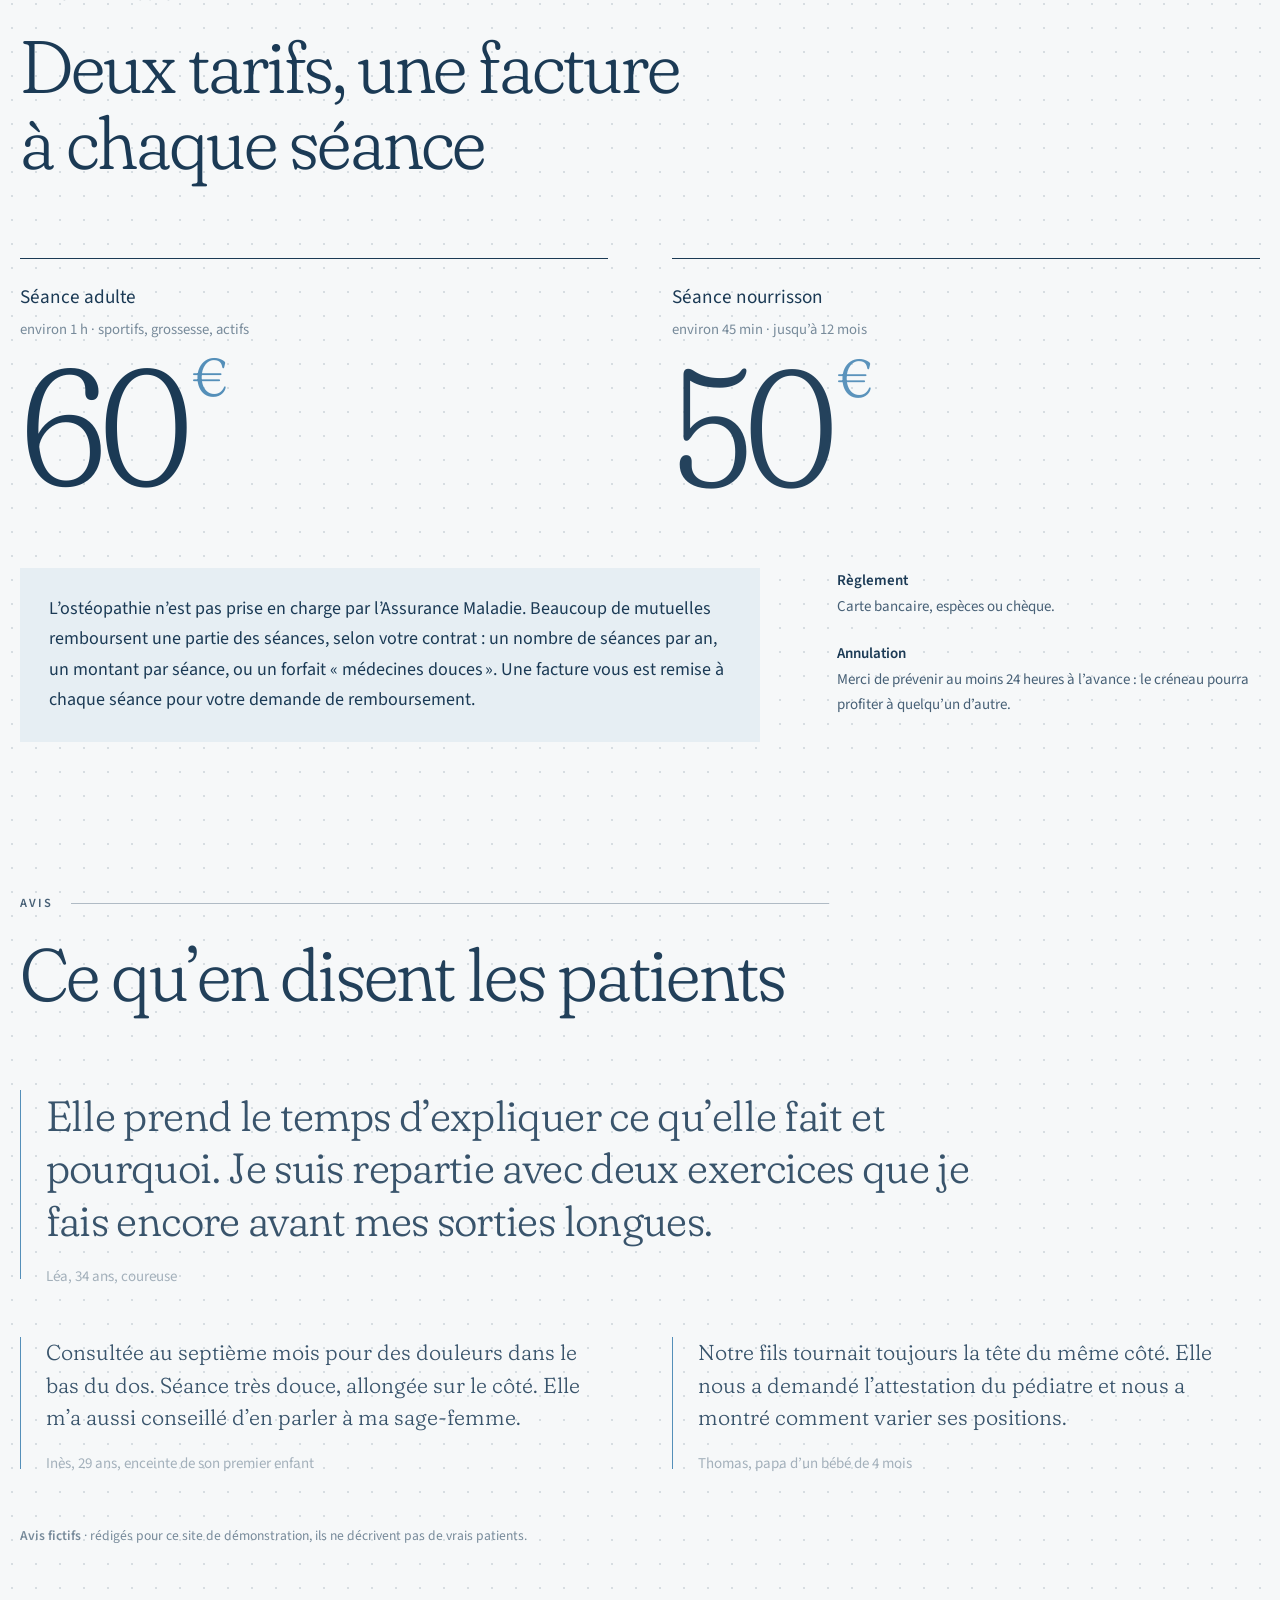
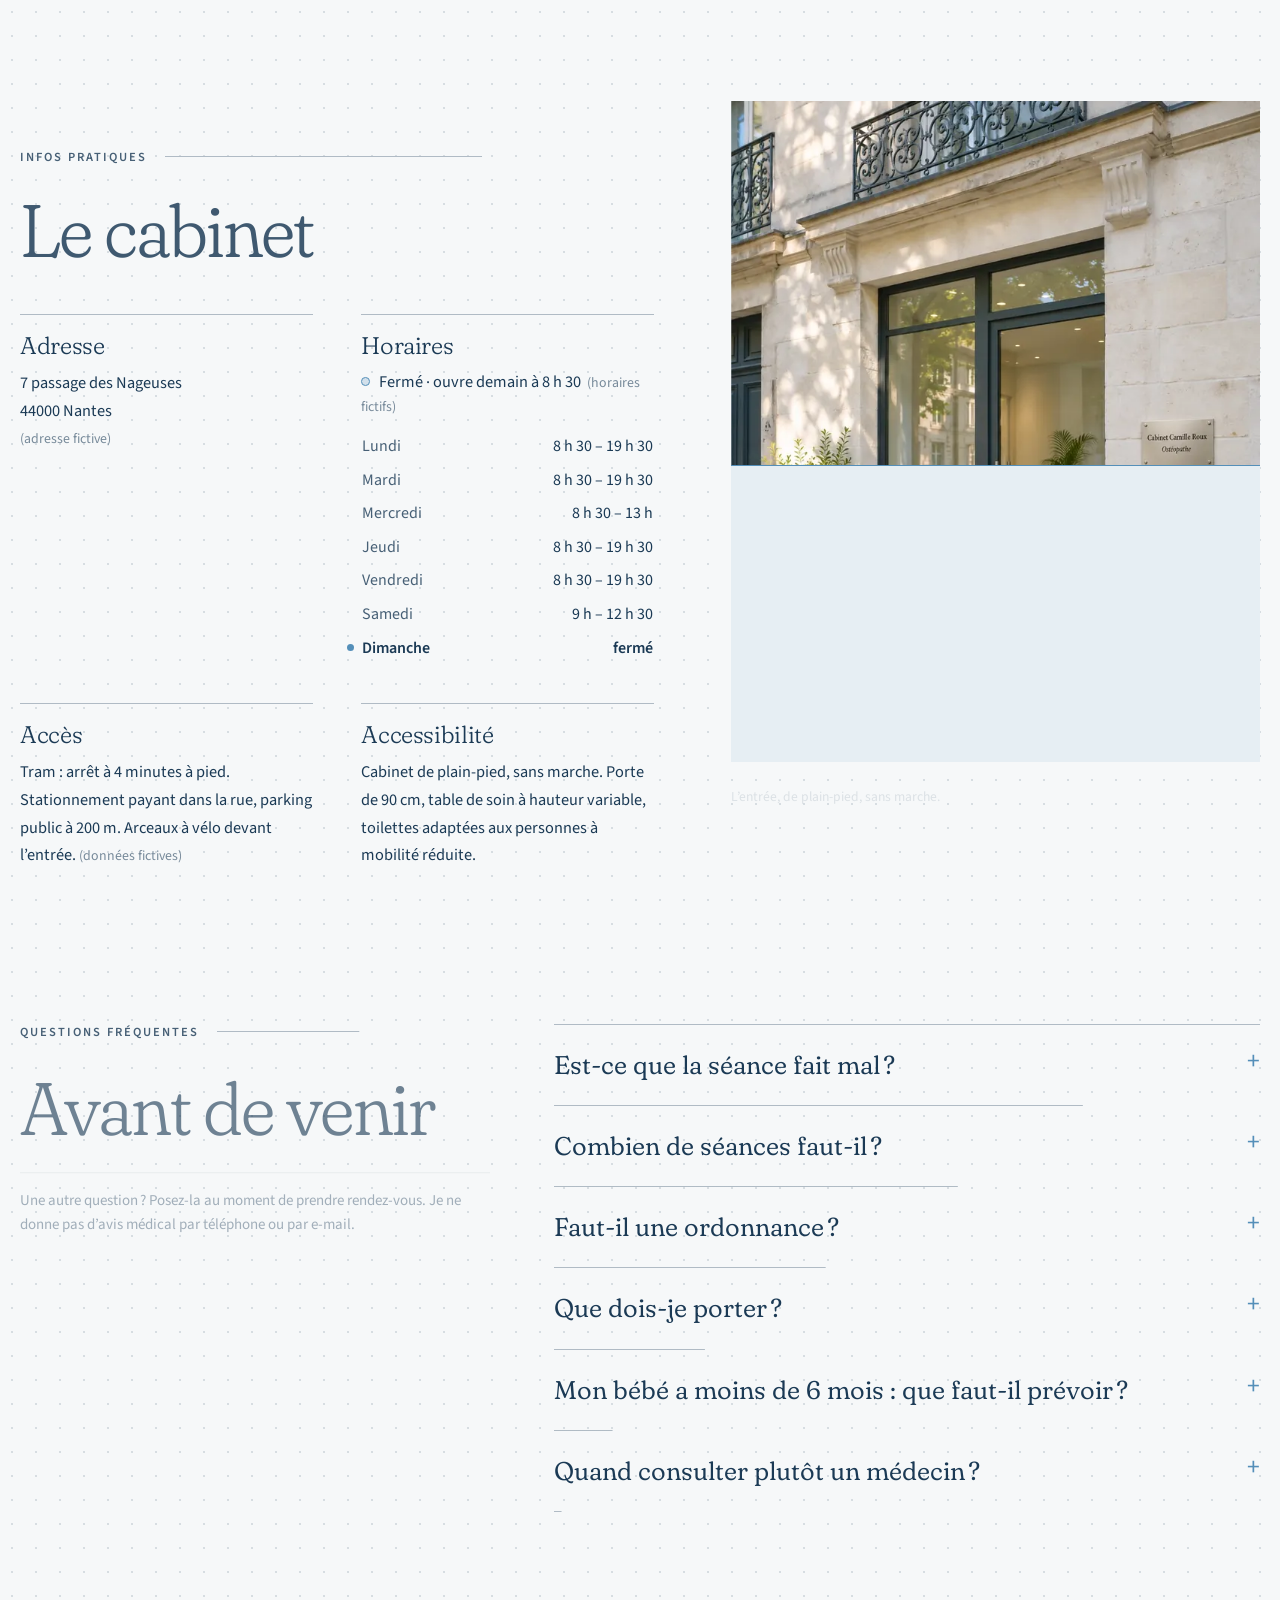
==== commit 1c9f7a82: "Refonte visuelle : feuille d'atlas, relief, grande échelle, bandes - Hero en feuille d'atlas : papie" ====
--- a/index.html
+++ b/index.html
@@ -150,7 +150,12 @@
 <main id="contenu">
 
   <!-- HERO : une colonne étroite, centrée -->
-  <section class="hero" id="accueil" aria-labelledby="titre">
+  <section class="hero sheet" id="accueil" aria-labelledby="titre">
+    <div class="sheet-frame" aria-hidden="true">
+      <span class="crop tl"></span><span class="crop tr"></span><span class="crop bl"></span><span class="crop br"></span>
+      <div class="ruler left"><span class="tk big" style="top:0.00%"></span><em class="tl" style="top:12.50%">A</em><span class="tk" style="top:6.25%"></span><span class="tk" style="top:12.50%"></span><span class="tk" style="top:18.75%"></span><span class="tk big" style="top:25.00%"></span><em class="tl" style="top:37.50%">B</em><span class="tk" style="top:31.25%"></span><span class="tk" style="top:37.50%"></span><span class="tk" style="top:43.75%"></span><span class="tk big" style="top:50.00%"></span><em class="tl" style="top:62.50%">C</em><span class="tk" style="top:56.25%"></span><span class="tk" style="top:62.50%"></span><span class="tk" style="top:68.75%"></span><span class="tk big" style="top:75.00%"></span><em class="tl" style="top:87.50%">D</em><span class="tk" style="top:81.25%"></span><span class="tk" style="top:87.50%"></span><span class="tk" style="top:93.75%"></span><span class="tk big" style="top:100.00%"></span></div><div class="ruler right"><span class="tk big" style="top:0.00%"></span><span class="tk" style="top:6.25%"></span><span class="tk" style="top:12.50%"></span><span class="tk" style="top:18.75%"></span><span class="tk big" style="top:25.00%"></span><span class="tk" style="top:31.25%"></span><span class="tk" style="top:37.50%"></span><span class="tk" style="top:43.75%"></span><span class="tk big" style="top:50.00%"></span><span class="tk" style="top:56.25%"></span><span class="tk" style="top:62.50%"></span><span class="tk" style="top:68.75%"></span><span class="tk big" style="top:75.00%"></span><span class="tk" style="top:81.25%"></span><span class="tk" style="top:87.50%"></span><span class="tk" style="top:93.75%"></span><span class="tk big" style="top:100.00%"></span></div>
+    </div>
+    <p class="sheet-title" aria-hidden="true">Planche I · Le corps comme une carte</p>
     <div class="hero-col">
       <h1 id="titre">
         <span class="kicker">Camille Roux, ostéopathe D.O. à Nantes · depuis 2016</span>
@@ -168,6 +173,7 @@
         <div><dt><span class="legend-key" aria-hidden="true"></span>Légende</dt><dd>zone décrite</dd></div>
         <div><dt>Parcours</dt><dd>six zones · quatre publics · une séance en quatre temps</dd></div>
         <div><dt>Séance</dt><dd>environ 1 h · 60 €</dd></div>
+        <div><dt>Repère</dt><dd>47°13′ N · 1°33′ O · Nantes</dd></div>
       </dl>
     </div>
   </section>
@@ -177,6 +183,7 @@
     <div class="col-text">
 
       <section class="block intro" id="lire" data-zones="all" aria-labelledby="t-lire">
+        <span class="plate-num" aria-hidden="true">00</span>
         <p class="plate">Planche 00 · Lire la carte</p>
         <h2 id="t-lire">Une carte, pas un diagnostic</h2>
         <p>Les zones qui suivent sont celles pour lesquelles on me consulte le plus souvent. Pour chacune, vous trouverez ce que vous pouvez ressentir, ce que nous regardons pendant la séance, et les signes qui doivent vous faire consulter d’abord votre médecin.</p>
@@ -188,7 +195,8 @@
         <h2 id="t-motifs" class="section-title">Motifs de consultation, zone par zone</h2>
 
         <article class="planche" id="machoire" data-zones="machoire" aria-labelledby="t-machoire">
-          <figure class="mini-fig"><svg class="mini" viewBox="60 0 280 450" aria-hidden="true" focusable="false"><use href="#fig-front" x="70" y="10" width="120" height="430"/><use href="#fig-back" x="210" y="10" width="120" height="430"/><ellipse class="z-shape" cx="130" cy="63" rx="14" ry="8"/></svg></figure>
+          <figure class="mini-fig"><svg class="mini" viewBox="60 0 280 450" aria-hidden="true" focusable="false"><use href="#fig-front" x="70" y="10" width="120" height="430"/><use href="#fig-back" x="210" y="10" width="120" height="430"/><path class="z-shape z-ring z-ring-out" d="M144 63C143.9 63.6 143.7 64.2 143.4 64.8C143.2 65.3 142.9 65.9 142.4 66.4C141.9 66.9 141.4 67.4 140.7 67.9C140 68.3 139.2 68.7 138.4 69C137.6 69.4 136.7 69.7 135.9 70C135 70.2 134.1 70.5 133.1 70.8C132.1 71 131.1 71.2 130 71.3C128.9 71.4 127.7 71.4 126.7 71.3C125.7 71.1 124.6 70.8 123.7 70.4C122.9 70.1 122.1 69.6 121.5 69.1C120.8 68.7 120.3 68.2 119.7 67.7C119.1 67.2 118.6 66.8 118 66.3C117.5 65.8 116.9 65.3 116.5 64.8C116.1 64.2 115.7 63.6 115.6 63C115.5 62.4 115.6 61.7 115.8 61.2C116.1 60.6 116.5 60 117 59.4C117.5 58.9 118.1 58.4 118.8 57.9C119.5 57.4 120.2 56.9 121 56.6C121.9 56.2 122.9 55.9 123.8 55.7C124.8 55.5 125.9 55.4 127 55.4C128 55.4 129 55.5 130 55.5C131 55.6 131.9 55.7 132.9 55.8C133.8 55.9 134.8 56 135.8 56.1C136.8 56.2 137.9 56.4 138.9 56.6C139.9 56.9 141 57.2 141.7 57.7C142.5 58.1 143.1 58.7 143.5 59.3C143.9 59.9 144 60.5 144.1 61.2C144.2 61.8 144.1 62.4 144 63Z"/><path class="z-shape z-ring" d="M140.2 63C140.2 63.4 140.1 63.9 139.9 64.3C139.8 64.7 139.5 65.1 139.2 65.5C138.8 65.9 138.3 66.3 137.8 66.6C137.4 66.9 136.8 67.2 136.2 67.4C135.6 67.7 135 68 134.4 68.2C133.8 68.5 133.1 68.7 132.4 68.9C131.6 69.1 130.8 69.2 130 69.3C129.2 69.3 128.3 69.2 127.6 69.1C126.8 68.9 126.1 68.6 125.5 68.3C124.9 68.1 124.4 67.7 123.9 67.4C123.3 67.1 122.9 66.8 122.4 66.5C121.9 66.2 121.4 65.9 120.9 65.5C120.5 65.1 120 64.8 119.7 64.3C119.5 63.9 119.3 63.4 119.3 63C119.2 62.6 119.4 62.1 119.6 61.6C119.8 61.2 120.1 60.8 120.4 60.4C120.8 60 121.2 59.6 121.7 59.2C122.2 58.9 122.8 58.5 123.4 58.3C124 58 124.8 57.8 125.5 57.7C126.3 57.6 127.1 57.5 127.8 57.5C128.6 57.5 129.3 57.6 130 57.6C130.7 57.6 131.4 57.6 132.2 57.6C132.9 57.6 133.7 57.6 134.5 57.7C135.2 57.8 136.1 57.9 136.8 58.1C137.5 58.3 138.2 58.7 138.7 59C139.2 59.4 139.6 59.9 139.8 60.3C140.1 60.7 140.1 61.2 140.2 61.7C140.3 62.1 140.3 62.6 140.2 63Z"/><path class="z-shape z-ring" d="M136.9 63C136.9 63.3 136.8 63.6 136.7 63.9C136.6 64.2 136.4 64.4 136.1 64.7C135.9 64.9 135.6 65.2 135.3 65.4C134.9 65.6 134.6 65.8 134.2 66C133.9 66.2 133.5 66.4 133.1 66.6C132.6 66.8 132.1 67 131.6 67.1C131.1 67.2 130.5 67.2 130 67.2C129.5 67.2 128.9 67.1 128.4 67C127.9 66.9 127.5 66.7 127.1 66.5C126.7 66.3 126.3 66.1 125.9 65.9C125.5 65.7 125.1 65.6 124.8 65.4C124.4 65.2 124 65 123.7 64.7C123.4 64.5 123.1 64.2 123 63.9C122.8 63.6 122.7 63.3 122.7 63C122.7 62.7 122.9 62.4 123 62.1C123.1 61.8 123.3 61.5 123.5 61.2C123.8 60.9 124 60.7 124.4 60.4C124.7 60.2 125.1 60 125.6 59.8C126 59.7 126.6 59.6 127.1 59.5C127.6 59.4 128.1 59.4 128.6 59.4C129 59.4 129.5 59.3 130 59.3C130.5 59.3 131 59.2 131.5 59.2C132 59.2 132.6 59.2 133.1 59.3C133.7 59.3 134.2 59.5 134.7 59.6C135.1 59.8 135.5 60.1 135.8 60.3C136.1 60.6 136.3 60.9 136.5 61.2C136.6 61.5 136.7 61.8 136.8 62.1C136.9 62.4 136.9 62.7 136.9 63Z"/><path class="z-shape z-ring" d="M133.7 63C133.7 63.2 133.7 63.3 133.6 63.5C133.5 63.6 133.4 63.8 133.3 63.9C133.2 64 133 64.2 132.8 64.3C132.7 64.4 132.5 64.6 132.3 64.7C132.1 64.8 131.9 64.9 131.7 65C131.5 65.1 131.2 65.2 130.9 65.2C130.6 65.3 130.3 65.3 130 65.2C129.7 65.2 129.4 65.1 129.2 65.1C128.9 65 128.7 64.9 128.5 64.8C128.2 64.8 128 64.7 127.8 64.6C127.6 64.5 127.3 64.4 127.1 64.3C126.9 64.2 126.7 64.1 126.5 64C126.4 63.8 126.2 63.7 126.2 63.5C126.1 63.3 126.1 63.2 126.1 63C126.1 62.8 126.2 62.7 126.2 62.5C126.3 62.3 126.4 62.2 126.5 62C126.6 61.9 126.8 61.7 127 61.6C127.2 61.5 127.4 61.4 127.7 61.3C127.9 61.3 128.2 61.2 128.5 61.2C128.7 61.1 129 61.1 129.2 61.1C129.5 61 129.7 61 130 61C130.3 60.9 130.6 60.9 130.8 60.9C131.1 60.9 131.5 60.9 131.7 60.9C132 61 132.3 61.1 132.5 61.2C132.8 61.3 132.9 61.5 133.1 61.6C133.2 61.7 133.3 61.9 133.4 62.1C133.5 62.2 133.6 62.4 133.6 62.5C133.7 62.7 133.7 62.8 133.7 63Z"/></svg></figure>
+          <span class="plate-num" aria-hidden="true">01</span>
           <p class="plate">Planche 01 · Mâchoire</p>
           <h3 id="t-machoire">La mâchoire qui serre</h3>
           <p>Mâchoires serrées au réveil, petits craquements en ouvrant la bouche, tensions qui remontent vers les tempes. Le stress et les nuits courtes y laissent souvent leur trace.</p>
@@ -200,7 +208,8 @@
         </article>
 
         <article class="planche" id="nuque" data-zones="nuque" aria-labelledby="t-nuque">
-          <figure class="mini-fig"><svg class="mini" viewBox="60 0 280 450" aria-hidden="true" focusable="false"><use href="#fig-front" x="70" y="10" width="120" height="430"/><use href="#fig-back" x="210" y="10" width="120" height="430"/><ellipse class="z-shape" cx="270" cy="78" rx="10" ry="9"/></svg></figure>
+          <figure class="mini-fig"><svg class="mini" viewBox="60 0 280 450" aria-hidden="true" focusable="false"><use href="#fig-front" x="70" y="10" width="120" height="430"/><use href="#fig-back" x="210" y="10" width="120" height="430"/><path class="z-shape z-ring z-ring-out" d="M279.8 78C279.8 78.7 279.7 79.3 279.5 79.9C279.3 80.6 279 81.2 278.7 81.8C278.4 82.3 278 82.9 277.6 83.5C277.3 84.1 276.9 84.7 276.4 85.2C275.8 85.7 275.2 86.2 274.6 86.6C273.9 86.9 273.1 87.1 272.3 87.2C271.6 87.3 270.7 87.2 270 87C269.3 86.9 268.6 86.6 267.9 86.4C267.2 86.1 266.6 85.9 265.9 85.6C265.3 85.3 264.6 85.1 264 84.8C263.3 84.5 262.6 84.1 262.1 83.7C261.5 83.2 261 82.6 260.7 82C260.3 81.4 260.1 80.7 259.9 80.1C259.8 79.4 259.7 78.7 259.7 78C259.7 77.3 259.8 76.6 260 75.9C260.1 75.3 260.4 74.6 260.8 74C261.1 73.4 261.6 72.8 262.2 72.4C262.7 71.9 263.4 71.6 264 71.3C264.7 71 265.4 70.8 266 70.6C266.7 70.3 267.3 70.1 267.9 69.9C268.6 69.6 269.3 69.3 270 69.1C270.7 69 271.6 68.8 272.3 68.8C273.1 68.8 274 69 274.7 69.3C275.4 69.6 276 70.1 276.6 70.6C277.1 71.1 277.5 71.7 277.9 72.3C278.3 72.9 278.6 73.5 278.9 74.1C279.2 74.8 279.5 75.4 279.6 76C279.8 76.7 279.9 77.3 279.8 78Z"/><path class="z-shape z-ring" d="M277.2 78C277.2 78.5 277.1 79 276.9 79.4C276.8 79.9 276.6 80.3 276.4 80.8C276.3 81.2 276.1 81.7 275.8 82.2C275.5 82.6 275.2 83.1 274.8 83.4C274.4 83.8 273.9 84.2 273.4 84.4C272.9 84.6 272.3 84.6 271.7 84.7C271.1 84.7 270.5 84.6 270 84.5C269.5 84.4 269 84.2 268.5 84.1C267.9 84 267.5 83.9 266.9 83.7C266.4 83.6 265.9 83.4 265.4 83.2C264.9 82.9 264.4 82.6 264 82.3C263.7 81.9 263.3 81.5 263.1 81C262.8 80.5 262.7 80 262.6 79.5C262.5 79 262.4 78.5 262.4 78C262.4 77.5 262.4 77 262.6 76.5C262.7 76 262.9 75.5 263.2 75.1C263.5 74.6 263.9 74.3 264.4 74C264.8 73.6 265.3 73.4 265.7 73.2C266.2 72.9 266.6 72.7 267.1 72.5C267.5 72.3 267.9 72 268.4 71.8C268.9 71.6 269.4 71.3 270 71.2C270.6 71.1 271.2 71 271.8 71.1C272.3 71.1 272.9 71.3 273.4 71.6C273.9 71.9 274.4 72.3 274.8 72.6C275.1 73 275.5 73.4 275.8 73.9C276.1 74.3 276.4 74.7 276.6 75.1C276.8 75.6 277 76.1 277.1 76.5C277.2 77 277.3 77.5 277.2 78Z"/><path class="z-shape z-ring" d="M274.8 78C274.8 78.3 274.8 78.6 274.7 79C274.6 79.3 274.5 79.6 274.4 79.9C274.3 80.2 274.2 80.6 274 80.9C273.8 81.2 273.6 81.5 273.3 81.7C273 82 272.6 82.1 272.3 82.2C271.9 82.3 271.5 82.4 271.1 82.4C270.7 82.4 270.4 82.3 270 82.3C269.6 82.2 269.3 82.2 269 82.1C268.6 82.1 268.2 82 267.9 82C267.5 81.9 267.2 81.8 266.8 81.6C266.5 81.4 266.2 81.2 265.9 80.9C265.7 80.6 265.5 80.3 265.3 80C265.2 79.7 265.1 79.4 265 79C264.9 78.7 264.8 78.3 264.8 78C264.9 77.7 264.9 77.3 265 77C265.1 76.7 265.3 76.3 265.5 76.1C265.7 75.8 266 75.6 266.3 75.3C266.6 75.1 266.9 75 267.1 74.8C267.4 74.6 267.7 74.4 268 74.2C268.3 74 268.6 73.8 268.9 73.6C269.2 73.5 269.6 73.3 270 73.2C270.4 73.2 270.8 73.2 271.2 73.3C271.6 73.4 271.9 73.6 272.3 73.8C272.6 73.9 272.9 74.2 273.1 74.4C273.4 74.7 273.7 75 273.9 75.2C274.1 75.5 274.3 75.8 274.4 76.1C274.6 76.4 274.7 76.7 274.8 77C274.9 77.3 274.9 77.7 274.8 78Z"/><path class="z-shape z-ring" d="M272.6 78C272.6 78.2 272.6 78.3 272.6 78.5C272.5 78.7 272.5 78.9 272.5 79.1C272.4 79.2 272.3 79.4 272.2 79.6C272.1 79.7 271.9 79.9 271.8 80C271.6 80.1 271.4 80.2 271.2 80.2C271 80.3 270.8 80.3 270.6 80.3C270.4 80.3 270.2 80.3 270 80.3C269.8 80.3 269.6 80.3 269.4 80.3C269.2 80.3 269 80.2 268.8 80.2C268.6 80.1 268.4 80.1 268.3 80C268.1 79.9 267.9 79.7 267.8 79.6C267.7 79.4 267.6 79.3 267.5 79.1C267.4 78.9 267.3 78.7 267.3 78.6C267.2 78.4 267.2 78.2 267.2 78C267.2 77.8 267.3 77.6 267.3 77.5C267.4 77.3 267.5 77.1 267.7 77C267.8 76.8 267.9 76.7 268.1 76.6C268.2 76.5 268.3 76.4 268.4 76.3C268.6 76.1 268.7 76 268.9 75.9C269 75.8 269.2 75.6 269.4 75.5C269.6 75.5 269.8 75.4 270 75.4C270.2 75.4 270.4 75.4 270.6 75.5C270.8 75.5 271 75.7 271.2 75.8C271.4 75.9 271.5 76 271.7 76.1C271.8 76.2 272 76.4 272.1 76.5C272.2 76.6 272.3 76.8 272.4 77C272.5 77.1 272.5 77.3 272.6 77.5C272.6 77.6 272.6 77.8 272.6 78Z"/></svg></figure>
+          <span class="plate-num" aria-hidden="true">02</span>
           <p class="plate">Planche 02 · Nuque</p>
           <h3 id="t-nuque">La nuque après les écrans</h3>
           <p>Raideur en fin de journée, difficulté à tourner la tête, maux de tête qui partent de la base du crâne. La nuque porte la tête toute la journée, devant un écran ou au volant.</p>
@@ -212,7 +221,8 @@
         </article>
 
         <article class="planche" id="epaules" data-zones="epaules" aria-labelledby="t-epaules">
-          <figure class="mini-fig"><svg class="mini" viewBox="60 0 280 450" aria-hidden="true" focusable="false"><use href="#fig-front" x="70" y="10" width="120" height="430"/><use href="#fig-back" x="210" y="10" width="120" height="430"/><ellipse class="z-shape" cx="97" cy="112" rx="10" ry="13"/><ellipse class="z-shape" cx="163" cy="112" rx="10" ry="13"/><ellipse class="z-shape" cx="237" cy="112" rx="10" ry="13"/><ellipse class="z-shape" cx="303" cy="112" rx="10" ry="13"/></svg></figure>
+          <figure class="mini-fig"><svg class="mini" viewBox="60 0 280 450" aria-hidden="true" focusable="false"><use href="#fig-front" x="70" y="10" width="120" height="430"/><use href="#fig-back" x="210" y="10" width="120" height="430"/><path class="z-shape z-ring z-ring-out" d="M107.3 112C107.2 113 106.9 113.9 106.7 114.9C106.4 115.8 106.2 116.7 105.9 117.5C105.5 118.4 105.1 119.2 104.7 120C104.2 120.7 103.7 121.3 103.1 121.9C102.5 122.4 101.8 122.9 101.2 123.3C100.5 123.7 99.9 124 99.2 124.3C98.5 124.6 97.7 124.9 97 125.1C96.3 125.2 95.4 125.4 94.7 125.3C93.9 125.2 93.1 124.9 92.4 124.4C91.7 123.9 91.1 123.2 90.6 122.4C90.1 121.6 89.8 120.7 89.4 119.8C89.1 119 88.8 118.1 88.5 117.3C88.3 116.4 87.9 115.6 87.7 114.8C87.4 113.9 87.1 113 87 112C86.9 111 86.8 110 86.9 109C87 108 87.3 107 87.7 106.2C88 105.3 88.5 104.4 89 103.7C89.5 102.9 90 102.2 90.6 101.6C91.2 101 91.9 100.4 92.6 100C93.2 99.6 94 99.3 94.8 99.2C95.5 99.1 96.3 99.2 97 99.4C97.7 99.6 98.4 100 99.1 100.3C99.7 100.6 100.3 100.9 101 101.2C101.7 101.5 102.3 101.8 103 102.2C103.7 102.6 104.5 103 105.1 103.6C105.7 104.2 106.3 105.1 106.7 105.9C107.1 106.8 107.3 107.9 107.4 108.9C107.5 109.9 107.4 111 107.3 112Z"/><path class="z-shape z-ring" d="M104.4 112C104.4 112.7 104.3 113.4 104.1 114.1C104 114.8 103.8 115.5 103.6 116.1C103.3 116.7 103 117.3 102.7 117.9C102.3 118.4 101.9 118.9 101.5 119.3C101 119.7 100.6 120 100.1 120.3C99.6 120.7 99.1 121 98.6 121.3C98.1 121.5 97.6 121.8 97 121.9C96.4 122 95.8 122.1 95.3 121.9C94.7 121.8 94.1 121.4 93.7 121C93.2 120.6 92.8 120 92.4 119.4C92.1 118.9 91.8 118.2 91.5 117.7C91.2 117.1 91 116.5 90.7 115.9C90.4 115.3 90.1 114.8 89.9 114.1C89.7 113.4 89.5 112.7 89.4 112C89.4 111.3 89.4 110.5 89.5 109.8C89.6 109.1 89.9 108.3 90.1 107.7C90.4 107 90.7 106.4 91.1 105.9C91.4 105.3 91.8 104.7 92.3 104.3C92.7 103.8 93.2 103.4 93.7 103.2C94.2 102.9 94.8 102.8 95.4 102.7C95.9 102.7 96.5 102.8 97 103C97.5 103.1 98 103.3 98.5 103.4C99 103.5 99.5 103.7 100 103.8C100.6 104 101.1 104.1 101.7 104.4C102.2 104.7 102.7 105.1 103.2 105.6C103.6 106.1 103.9 106.8 104.2 107.5C104.4 108.2 104.5 109 104.5 109.8C104.6 110.5 104.5 111.3 104.4 112Z"/><path class="z-shape z-ring" d="M102 112C101.9 112.5 101.9 113 101.8 113.4C101.7 113.9 101.6 114.4 101.4 114.8C101.3 115.2 101 115.6 100.8 115.9C100.6 116.3 100.3 116.6 100 116.9C99.7 117.2 99.4 117.4 99.1 117.7C98.8 118 98.5 118.2 98.1 118.4C97.8 118.6 97.4 118.8 97 118.8C96.6 118.9 96.2 118.8 95.8 118.7C95.5 118.5 95.1 118.2 94.8 117.9C94.5 117.6 94.3 117.2 94 116.9C93.8 116.5 93.6 116.2 93.3 115.8C93.1 115.4 92.9 115.1 92.7 114.7C92.5 114.3 92.2 113.9 92.1 113.5C91.9 113 91.8 112.5 91.8 112C91.8 111.5 91.9 111 92 110.5C92 110 92.2 109.5 92.4 109.1C92.5 108.7 92.8 108.2 93 107.8C93.2 107.5 93.5 107.1 93.8 106.8C94.1 106.5 94.5 106.3 94.8 106.1C95.2 106 95.6 105.9 95.9 105.9C96.3 105.9 96.7 106 97 106C97.3 106 97.7 106.1 98 106.1C98.4 106.2 98.8 106.2 99.1 106.3C99.5 106.4 99.9 106.5 100.3 106.7C100.6 106.9 101 107.2 101.2 107.6C101.5 108 101.6 108.5 101.8 109C101.9 109.5 101.9 110 102 110.5C102 111 102 111.5 102 112Z"/><path class="z-shape z-ring" d="M99.7 112C99.7 112.3 99.6 112.5 99.6 112.8C99.5 113 99.5 113.3 99.4 113.5C99.3 113.7 99.2 113.9 99 114.1C98.9 114.3 98.8 114.5 98.6 114.6C98.5 114.8 98.3 115 98.2 115.2C98 115.3 97.8 115.5 97.6 115.6C97.4 115.7 97.2 115.7 97 115.7C96.8 115.7 96.6 115.6 96.4 115.5C96.2 115.4 96 115.2 95.9 115.1C95.7 114.9 95.6 114.7 95.4 114.6C95.3 114.4 95.1 114.3 95 114.1C94.9 113.9 94.7 113.7 94.6 113.5C94.5 113.3 94.4 113.1 94.3 112.8C94.2 112.6 94.2 112.3 94.2 112C94.2 111.7 94.2 111.5 94.3 111.2C94.3 110.9 94.4 110.7 94.5 110.4C94.6 110.2 94.7 110 94.8 109.8C95 109.5 95.1 109.4 95.3 109.2C95.5 109.1 95.7 109 95.9 108.9C96 108.8 96.2 108.8 96.4 108.8C96.6 108.8 96.8 108.8 97 108.8C97.2 108.8 97.4 108.7 97.6 108.7C97.8 108.7 98 108.7 98.2 108.8C98.4 108.8 98.6 108.9 98.8 109.1C99 109.2 99.1 109.4 99.3 109.7C99.4 109.9 99.5 110.2 99.5 110.4C99.6 110.7 99.6 111 99.6 111.2C99.7 111.5 99.7 111.7 99.7 112Z"/><path class="z-shape z-ring z-ring-out" d="M173.7 112C173.6 113 173.3 114 173 115C172.7 115.9 172.3 116.8 172 117.6C171.6 118.4 171.1 119.2 170.7 120C170.2 120.7 169.7 121.4 169.1 122C168.5 122.5 167.9 123 167.2 123.4C166.6 123.8 165.8 124 165.1 124.2C164.4 124.4 163.7 124.5 163 124.6C162.3 124.7 161.5 124.8 160.8 124.7C160 124.7 159.2 124.6 158.5 124.3C157.7 123.9 157 123.4 156.4 122.8C155.8 122.1 155.3 121.2 155 120.3C154.6 119.4 154.4 118.4 154.3 117.5C154.1 116.5 154 115.6 153.8 114.7C153.7 113.8 153.6 112.9 153.5 112C153.4 111.1 153.2 110.1 153.3 109.1C153.3 108.1 153.4 107.1 153.7 106.2C154 105.3 154.4 104.4 154.9 103.6C155.4 102.8 156 102.2 156.6 101.6C157.2 101 157.9 100.4 158.6 100C159.2 99.6 160 99.2 160.7 99C161.5 98.8 162.3 98.8 163 98.9C163.7 99 164.5 99.3 165.2 99.7C165.8 100.1 166.4 100.6 167 101.1C167.6 101.6 168.2 102.1 168.7 102.6C169.3 103.1 170 103.6 170.5 104.2C171.1 104.8 171.8 105.4 172.3 106.2C172.8 107 173.3 107.9 173.5 108.9C173.7 109.9 173.8 111 173.7 112Z"/><path class="z-shape z-ring" d="M170.7 112C170.7 112.7 170.5 113.5 170.3 114.2C170.1 114.8 169.8 115.5 169.6 116.1C169.3 116.7 169 117.3 168.7 117.9C168.3 118.4 167.9 118.9 167.5 119.4C167.1 119.8 166.6 120.1 166.1 120.4C165.6 120.7 165.1 120.8 164.6 121C164.1 121.2 163.5 121.4 163 121.5C162.5 121.6 161.9 121.7 161.3 121.7C160.7 121.6 160.1 121.5 159.6 121.2C159.1 120.9 158.6 120.4 158.2 119.9C157.8 119.3 157.5 118.6 157.3 117.9C157 117.3 156.9 116.6 156.7 115.9C156.5 115.3 156.4 114.7 156.2 114C156 113.4 155.8 112.7 155.8 112C155.7 111.3 155.6 110.5 155.6 109.8C155.7 109.1 155.8 108.3 156.1 107.7C156.3 107 156.7 106.4 157 105.8C157.4 105.2 157.8 104.7 158.3 104.3C158.7 103.8 159.2 103.4 159.7 103.1C160.2 102.8 160.8 102.5 161.3 102.4C161.9 102.3 162.5 102.4 163 102.5C163.5 102.6 164.1 102.9 164.6 103.2C165 103.4 165.5 103.8 165.9 104C166.4 104.3 166.9 104.6 167.3 104.9C167.8 105.2 168.4 105.5 168.8 106C169.3 106.4 169.8 106.9 170.1 107.6C170.4 108.2 170.7 109 170.8 109.7C170.9 110.4 170.8 111.3 170.7 112Z"/><path class="z-shape z-ring" d="M168.1 112C168 112.5 167.9 113 167.8 113.4C167.7 113.9 167.6 114.3 167.4 114.8C167.3 115.2 167.1 115.6 166.8 116C166.6 116.3 166.3 116.7 166 116.9C165.7 117.2 165.4 117.4 165.1 117.6C164.8 117.8 164.4 118 164.1 118.2C163.7 118.3 163.4 118.5 163 118.6C162.6 118.7 162.2 118.7 161.8 118.7C161.4 118.6 161 118.4 160.7 118.2C160.4 117.9 160.1 117.5 159.8 117.2C159.6 116.8 159.4 116.3 159.2 115.9C159.1 115.5 158.9 115.1 158.8 114.6C158.6 114.2 158.4 113.8 158.3 113.4C158.2 113 158 112.5 158 112C157.9 111.5 157.9 111 158 110.5C158 110 158.2 109.5 158.3 109.1C158.5 108.6 158.7 108.2 159 107.8C159.2 107.5 159.5 107.1 159.8 106.8C160.1 106.5 160.4 106.2 160.8 106C161.1 105.8 161.5 105.7 161.9 105.6C162.3 105.6 162.6 105.7 163 105.8C163.4 105.8 163.7 106 164 106.2C164.4 106.3 164.7 106.4 165 106.6C165.3 106.7 165.7 106.8 166 107C166.4 107.2 166.8 107.5 167.1 107.8C167.4 108.1 167.7 108.5 167.9 109C168 109.4 168.1 110 168.2 110.5C168.2 111 168.2 111.5 168.1 112Z"/><path class="z-shape z-ring" d="M165.7 112C165.7 112.3 165.6 112.5 165.6 112.8C165.5 113 165.5 113.3 165.4 113.5C165.3 113.7 165.2 113.9 165.1 114.1C164.9 114.3 164.8 114.5 164.6 114.6C164.5 114.8 164.3 114.9 164.1 115C164 115.2 163.8 115.3 163.6 115.4C163.4 115.5 163.2 115.6 163 115.6C162.8 115.7 162.6 115.7 162.4 115.6C162.2 115.6 162 115.4 161.8 115.3C161.6 115.1 161.5 114.9 161.4 114.7C161.2 114.5 161.1 114.3 161 114.1C160.9 113.9 160.8 113.7 160.7 113.4C160.6 113.2 160.5 113 160.4 112.8C160.3 112.5 160.2 112.3 160.2 112C160.2 111.7 160.2 111.5 160.3 111.2C160.3 110.9 160.4 110.7 160.5 110.4C160.6 110.2 160.7 110 160.8 109.8C161 109.5 161.1 109.3 161.3 109.2C161.4 109 161.6 108.9 161.8 108.8C162 108.7 162.2 108.7 162.4 108.6C162.6 108.6 162.8 108.7 163 108.7C163.2 108.8 163.4 108.8 163.6 108.9C163.7 108.9 163.9 108.9 164.1 109C164.3 109 164.5 109.1 164.7 109.2C164.9 109.3 165.1 109.5 165.3 109.7C165.4 109.9 165.5 110.1 165.6 110.4C165.7 110.6 165.7 110.9 165.7 111.2C165.7 111.5 165.7 111.7 165.7 112Z"/><path class="z-shape z-ring z-ring-out" d="M247.3 112C247.2 113 246.9 113.9 246.7 114.9C246.4 115.8 246.2 116.7 245.9 117.5C245.5 118.4 245.1 119.2 244.7 120C244.2 120.7 243.7 121.3 243.1 121.9C242.5 122.4 241.8 122.9 241.2 123.3C240.5 123.7 239.9 124 239.2 124.3C238.5 124.6 237.7 124.9 237 125.1C236.3 125.2 235.4 125.4 234.7 125.3C233.9 125.2 233.1 124.9 232.4 124.4C231.7 123.9 231.1 123.2 230.6 122.4C230.1 121.6 229.8 120.7 229.4 119.8C229.1 119 228.8 118.1 228.5 117.3C228.3 116.4 227.9 115.6 227.7 114.8C227.4 113.9 227.1 113 227 112C226.9 111 226.8 110 226.9 109C227 108 227.3 107 227.7 106.2C228 105.3 228.5 104.4 229 103.7C229.5 102.9 230 102.2 230.6 101.6C231.2 101 231.9 100.4 232.6 100C233.2 99.6 234 99.3 234.8 99.2C235.5 99.1 236.3 99.2 237 99.4C237.7 99.6 238.4 100 239.1 100.3C239.7 100.6 240.3 100.9 241 101.2C241.7 101.5 242.3 101.8 243 102.2C243.7 102.6 244.5 103 245.1 103.6C245.7 104.2 246.3 105.1 246.7 105.9C247.1 106.8 247.3 107.9 247.4 108.9C247.5 109.9 247.4 111 247.3 112Z"/><path class="z-shape z-ring" d="M244.4 112C244.4 112.7 244.3 113.4 244.1 114.1C244 114.8 243.8 115.5 243.6 116.1C243.3 116.7 243 117.3 242.7 117.9C242.3 118.4 241.9 118.9 241.5 119.3C241 119.7 240.6 120 240.1 120.3C239.6 120.7 239.1 121 238.6 121.3C238.1 121.5 237.6 121.8 237 121.9C236.4 122 235.8 122.1 235.3 121.9C234.7 121.8 234.1 121.4 233.7 121C233.2 120.6 232.8 120 232.4 119.4C232.1 118.9 231.8 118.2 231.5 117.7C231.2 117.1 231 116.5 230.7 115.9C230.4 115.3 230.1 114.8 229.9 114.1C229.7 113.4 229.5 112.7 229.4 112C229.4 111.3 229.4 110.5 229.5 109.8C229.6 109.1 229.9 108.3 230.1 107.7C230.4 107 230.7 106.4 231.1 105.9C231.4 105.3 231.8 104.7 232.3 104.3C232.7 103.8 233.2 103.4 233.7 103.2C234.2 102.9 234.8 102.8 235.4 102.7C235.9 102.7 236.5 102.8 237 103C237.5 103.1 238 103.3 238.5 103.4C239 103.5 239.5 103.7 240 103.8C240.6 104 241.1 104.1 241.7 104.4C242.2 104.7 242.7 105.1 243.2 105.6C243.6 106.1 243.9 106.8 244.2 107.5C244.4 108.2 244.5 109 244.5 109.8C244.6 110.5 244.5 111.3 244.4 112Z"/><path class="z-shape z-ring" d="M242 112C241.9 112.5 241.9 113 241.8 113.4C241.7 113.9 241.6 114.4 241.4 114.8C241.3 115.2 241 115.6 240.8 115.9C240.6 116.3 240.3 116.6 240 116.9C239.7 117.2 239.4 117.4 239.1 117.7C238.8 118 238.5 118.2 238.1 118.4C237.8 118.6 237.4 118.8 237 118.8C236.6 118.9 236.2 118.8 235.8 118.7C235.5 118.5 235.1 118.2 234.8 117.9C234.5 117.6 234.3 117.2 234 116.9C233.8 116.5 233.6 116.2 233.3 115.8C233.1 115.4 232.9 115.1 232.7 114.7C232.5 114.3 232.2 113.9 232.1 113.5C231.9 113 231.8 112.5 231.8 112C231.8 111.5 231.9 111 232 110.5C232 110 232.2 109.5 232.4 109.1C232.5 108.7 232.8 108.2 233 107.8C233.2 107.5 233.5 107.1 233.8 106.8C234.1 106.5 234.5 106.3 234.8 106.1C235.2 106 235.6 105.9 235.9 105.9C236.3 105.9 236.7 106 237 106C237.3 106 237.7 106.1 238 106.1C238.4 106.2 238.8 106.2 239.1 106.3C239.5 106.4 239.9 106.5 240.3 106.7C240.6 106.9 241 107.2 241.2 107.6C241.5 108 241.6 108.5 241.8 109C241.9 109.5 241.9 110 242 110.5C242 111 242 111.5 242 112Z"/><path class="z-shape z-ring" d="M239.7 112C239.7 112.3 239.6 112.5 239.6 112.8C239.5 113 239.5 113.3 239.4 113.5C239.3 113.7 239.2 113.9 239 114.1C238.9 114.3 238.8 114.5 238.6 114.6C238.5 114.8 238.3 115 238.2 115.2C238 115.3 237.8 115.5 237.6 115.6C237.4 115.7 237.2 115.7 237 115.7C236.8 115.7 236.6 115.6 236.4 115.5C236.2 115.4 236 115.2 235.9 115.1C235.7 114.9 235.6 114.7 235.4 114.6C235.3 114.4 235.1 114.3 235 114.1C234.9 113.9 234.7 113.7 234.6 113.5C234.5 113.3 234.4 113.1 234.3 112.8C234.2 112.6 234.2 112.3 234.2 112C234.2 111.7 234.2 111.5 234.3 111.2C234.3 110.9 234.4 110.7 234.5 110.4C234.6 110.2 234.7 110 234.8 109.8C235 109.5 235.1 109.4 235.3 109.2C235.5 109.1 235.7 109 235.9 108.9C236 108.8 236.2 108.8 236.4 108.8C236.6 108.8 236.8 108.8 237 108.8C237.2 108.8 237.4 108.7 237.6 108.7C237.8 108.7 238 108.7 238.2 108.8C238.4 108.8 238.6 108.9 238.8 109.1C239 109.2 239.1 109.4 239.3 109.7C239.4 109.9 239.5 110.2 239.5 110.4C239.6 110.7 239.6 111 239.6 111.2C239.7 111.5 239.7 111.7 239.7 112Z"/><path class="z-shape z-ring z-ring-out" d="M313.7 112C313.6 113 313.3 114 313 115C312.7 115.9 312.3 116.8 312 117.6C311.6 118.4 311.1 119.2 310.7 120C310.2 120.7 309.7 121.4 309.1 122C308.5 122.5 307.9 123 307.2 123.4C306.6 123.8 305.8 124 305.1 124.2C304.4 124.4 303.7 124.5 303 124.6C302.3 124.7 301.5 124.8 300.8 124.7C300 124.7 299.2 124.6 298.5 124.3C297.7 123.9 297 123.4 296.4 122.8C295.8 122.1 295.3 121.2 295 120.3C294.6 119.4 294.4 118.4 294.3 117.5C294.1 116.5 294 115.6 293.8 114.7C293.7 113.8 293.6 112.9 293.5 112C293.4 111.1 293.2 110.1 293.3 109.1C293.3 108.1 293.4 107.1 293.7 106.2C294 105.3 294.4 104.4 294.9 103.6C295.4 102.8 296 102.2 296.6 101.6C297.2 101 297.9 100.4 298.6 100C299.2 99.6 300 99.2 300.7 99C301.5 98.8 302.3 98.8 303 98.9C303.7 99 304.5 99.3 305.2 99.7C305.8 100.1 306.4 100.6 307 101.1C307.6 101.6 308.2 102.1 308.7 102.6C309.3 103.1 310 103.6 310.5 104.2C311.1 104.8 311.8 105.4 312.3 106.2C312.8 107 313.3 107.9 313.5 108.9C313.7 109.9 313.8 111 313.7 112Z"/><path class="z-shape z-ring" d="M310.7 112C310.7 112.7 310.5 113.5 310.3 114.2C310.1 114.8 309.8 115.5 309.6 116.1C309.3 116.7 309 117.3 308.7 117.9C308.3 118.4 307.9 118.9 307.5 119.4C307.1 119.8 306.6 120.1 306.1 120.4C305.6 120.7 305.1 120.8 304.6 121C304.1 121.2 303.5 121.4 303 121.5C302.5 121.6 301.9 121.7 301.3 121.7C300.7 121.6 300.1 121.5 299.6 121.2C299.1 120.9 298.6 120.4 298.2 119.9C297.8 119.3 297.5 118.6 297.3 117.9C297 117.3 296.9 116.6 296.7 115.9C296.5 115.3 296.4 114.7 296.2 114C296 113.4 295.8 112.7 295.8 112C295.7 111.3 295.6 110.5 295.6 109.8C295.7 109.1 295.8 108.3 296.1 107.7C296.3 107 296.7 106.4 297 105.8C297.4 105.2 297.8 104.7 298.3 104.3C298.7 103.8 299.2 103.4 299.7 103.1C300.2 102.8 300.8 102.5 301.3 102.4C301.9 102.3 302.5 102.4 303 102.5C303.5 102.6 304.1 102.9 304.6 103.2C305 103.4 305.5 103.8 305.9 104C306.4 104.3 306.9 104.6 307.3 104.9C307.8 105.2 308.4 105.5 308.8 106C309.3 106.4 309.8 106.9 310.1 107.6C310.4 108.2 310.7 109 310.8 109.7C310.9 110.4 310.8 111.3 310.7 112Z"/><path class="z-shape z-ring" d="M308.1 112C308 112.5 307.9 113 307.8 113.4C307.7 113.9 307.6 114.3 307.4 114.8C307.3 115.2 307.1 115.6 306.8 116C306.6 116.3 306.3 116.7 306 116.9C305.7 117.2 305.4 117.4 305.1 117.6C304.8 117.8 304.4 118 304.1 118.2C303.7 118.3 303.4 118.5 303 118.6C302.6 118.7 302.2 118.7 301.8 118.7C301.4 118.6 301 118.4 300.7 118.2C300.4 117.9 300.1 117.5 299.8 117.2C299.6 116.8 299.4 116.3 299.2 115.9C299.1 115.5 298.9 115.1 298.8 114.6C298.6 114.2 298.4 113.8 298.3 113.4C298.2 113 298 112.5 298 112C297.9 111.5 297.9 111 298 110.5C298 110 298.2 109.5 298.3 109.1C298.5 108.6 298.7 108.2 299 107.8C299.2 107.5 299.5 107.1 299.8 106.8C300.1 106.5 300.4 106.2 300.8 106C301.1 105.8 301.5 105.7 301.9 105.6C302.3 105.6 302.6 105.7 303 105.8C303.4 105.8 303.7 106 304 106.2C304.4 106.3 304.7 106.4 305 106.6C305.3 106.7 305.7 106.8 306 107C306.4 107.2 306.8 107.5 307.1 107.8C307.4 108.1 307.7 108.5 307.9 109C308 109.4 308.1 110 308.2 110.5C308.2 111 308.2 111.5 308.1 112Z"/><path class="z-shape z-ring" d="M305.7 112C305.7 112.3 305.6 112.5 305.6 112.8C305.5 113 305.5 113.3 305.4 113.5C305.3 113.7 305.2 113.9 305.1 114.1C304.9 114.3 304.8 114.5 304.6 114.6C304.5 114.8 304.3 114.9 304.1 115C304 115.2 303.8 115.3 303.6 115.4C303.4 115.5 303.2 115.6 303 115.6C302.8 115.7 302.6 115.7 302.4 115.6C302.2 115.6 302 115.4 301.8 115.3C301.6 115.1 301.5 114.9 301.4 114.7C301.2 114.5 301.1 114.3 301 114.1C300.9 113.9 300.8 113.7 300.7 113.4C300.6 113.2 300.5 113 300.4 112.8C300.3 112.5 300.2 112.3 300.2 112C300.2 111.7 300.2 111.5 300.3 111.2C300.3 110.9 300.4 110.7 300.5 110.4C300.6 110.2 300.7 110 300.8 109.8C301 109.5 301.1 109.3 301.3 109.2C301.4 109 301.6 108.9 301.8 108.8C302 108.7 302.2 108.7 302.4 108.6C302.6 108.6 302.8 108.7 303 108.7C303.2 108.8 303.4 108.8 303.6 108.9C303.7 108.9 303.9 108.9 304.1 109C304.3 109 304.5 109.1 304.7 109.2C304.9 109.3 305.1 109.5 305.3 109.7C305.4 109.9 305.5 110.1 305.6 110.4C305.7 110.6 305.7 110.9 305.7 111.2C305.7 111.5 305.7 111.7 305.7 112Z"/></svg></figure>
+          <span class="plate-num" aria-hidden="true">03</span>
           <p class="plate">Planche 03 · Épaules</p>
           <h3 id="t-epaules">Quand l’épaule se fait sentir</h3>
           <p>Raideur au réveil, gêne pour lever le bras, épaule sollicitée par la natation, le tennis ou le port d’un enfant. Nous regardons l’épaule, mais aussi la nuque, les côtes et la manière dont vous bougez.</p>
@@ -224,7 +234,8 @@
         </article>
 
         <article class="planche" id="dos" data-zones="dos" aria-labelledby="t-dos">
-          <figure class="mini-fig"><svg class="mini" viewBox="60 0 280 450" aria-hidden="true" focusable="false"><use href="#fig-front" x="70" y="10" width="120" height="430"/><use href="#fig-back" x="210" y="10" width="120" height="430"/><ellipse class="z-shape" cx="270" cy="148" rx="21" ry="40"/></svg></figure>
+          <figure class="mini-fig"><svg class="mini" viewBox="60 0 280 450" aria-hidden="true" focusable="false"><use href="#fig-front" x="70" y="10" width="120" height="430"/><use href="#fig-back" x="210" y="10" width="120" height="430"/><path class="z-shape z-ring z-ring-out" d="M290.2 148C290.2 150.9 290.2 153.8 290.1 156.7C290 159.7 289.9 162.9 289.4 165.8C288.9 168.7 288.3 171.9 287.4 174.4C286.4 176.9 285.1 179.1 283.7 180.7C282.3 182.3 280.6 183.2 279.1 183.9C277.5 184.6 275.9 184.7 274.4 184.9C272.9 185.2 271.5 185.4 270 185.5C268.5 185.7 267 186.1 265.5 185.9C263.9 185.7 262.3 185.5 260.8 184.6C259.2 183.7 257.7 182.2 256.4 180.4C255.2 178.6 254 176.2 253 173.8C252.1 171.3 251.2 168.6 250.5 165.8C249.9 163.1 249.2 160.2 248.9 157.2C248.5 154.2 248.3 151 248.4 148C248.5 145 249 141.9 249.6 139.1C250.2 136.4 251.2 133.9 252.1 131.5C253 129.2 254 127.3 255 125.2C255.9 123 256.8 121 257.8 118.8C258.8 116.7 259.7 114.2 261 112.2C262.2 110.3 263.6 108.1 265.1 106.9C266.6 105.8 268.4 105.1 270 105.1C271.6 105.1 273.4 106 274.9 107.1C276.4 108.2 277.9 109.9 279.2 111.6C280.6 113.2 281.8 115.1 283 117C284.1 119 285.3 121 286.2 123.4C287.2 125.7 288 128.3 288.6 130.9C289.2 133.6 289.6 136.5 289.8 139.4C290.1 142.2 290.1 145.1 290.2 148Z"/><path class="z-shape z-ring" d="M285.1 148C285.2 150.2 285.3 152.4 285.3 154.6C285.2 156.9 285.1 159.3 284.7 161.5C284.3 163.6 283.6 165.8 282.8 167.5C282 169.2 280.9 170.5 279.9 171.6C278.8 172.6 277.6 173.1 276.5 173.7C275.4 174.3 274.3 174.6 273.2 175C272.2 175.4 271.1 176 270 176.3C268.9 176.6 267.7 177 266.5 176.8C265.4 176.7 264.1 176.3 263.1 175.5C262 174.7 260.9 173.4 260 172C259 170.6 258.2 168.8 257.5 167C256.8 165.2 256.1 163.3 255.6 161.2C255.1 159.2 254.6 157 254.4 154.8C254.1 152.6 254.1 150.2 254.3 148C254.4 145.8 254.9 143.6 255.3 141.6C255.8 139.6 256.5 137.9 257.1 136.1C257.6 134.4 258.2 132.8 258.8 131C259.4 129.3 260 127.4 260.7 125.7C261.4 123.9 262.1 121.9 263 120.5C264 119.1 265.1 117.8 266.3 117.1C267.5 116.5 268.8 116.4 270 116.6C271.2 116.8 272.4 117.6 273.5 118.4C274.7 119.2 275.7 120.3 276.7 121.4C277.7 122.5 278.7 123.7 279.6 125.1C280.5 126.5 281.3 128.1 282 129.8C282.7 131.5 283.2 133.5 283.7 135.5C284.1 137.4 284.3 139.6 284.6 141.7C284.8 143.8 285 145.8 285.1 148Z"/><path class="z-shape z-ring" d="M280.4 148C280.5 149.5 280.7 151.1 280.6 152.6C280.5 154.1 280.4 155.8 280 157.2C279.7 158.6 279.1 159.9 278.5 160.9C277.9 162 277.1 162.7 276.4 163.4C275.7 164.1 275 164.5 274.3 165C273.6 165.5 272.9 165.9 272.2 166.4C271.5 166.8 270.8 167.4 270 167.6C269.2 167.9 268.4 168.1 267.6 167.9C266.8 167.7 266 167.3 265.3 166.7C264.6 166 263.9 165.1 263.2 164.1C262.6 163.2 262.1 162 261.6 160.8C261 159.6 260.6 158.3 260.2 157C259.9 155.6 259.6 154.1 259.5 152.6C259.4 151.1 259.5 149.5 259.6 148C259.8 146.5 260.1 145.1 260.4 143.8C260.7 142.5 261 141.3 261.4 140.1C261.7 138.8 261.9 137.6 262.3 136.3C262.6 135 262.9 133.5 263.4 132.3C263.9 131.1 264.5 129.8 265.2 128.9C265.9 128 266.7 127.4 267.5 127.1C268.3 126.9 269.2 127 270 127.2C270.8 127.4 271.6 127.9 272.3 128.4C273.1 128.9 273.8 129.5 274.5 130.2C275.2 130.9 275.9 131.6 276.5 132.5C277.1 133.5 277.6 134.6 278.1 135.8C278.5 136.9 278.8 138.3 279.1 139.6C279.4 140.9 279.6 142.3 279.9 143.7C280.1 145.1 280.3 146.5 280.4 148Z"/><path class="z-shape z-ring" d="M275.8 148C275.8 148.8 275.9 149.7 275.8 150.5C275.8 151.4 275.6 152.2 275.4 152.9C275.1 153.6 274.8 154.3 274.5 154.8C274.1 155.3 273.7 155.7 273.4 156.1C273 156.4 272.7 156.8 272.3 157.1C271.9 157.5 271.6 157.8 271.2 158.1C270.8 158.4 270.4 158.8 270 158.9C269.6 159 269.1 159 268.7 158.9C268.3 158.7 267.8 158.4 267.5 158.1C267.1 157.7 266.7 157.2 266.4 156.7C266 156.2 265.7 155.6 265.4 155C265.2 154.3 264.9 153.6 264.7 152.8C264.6 152.1 264.5 151.2 264.4 150.4C264.4 149.6 264.5 148.8 264.6 148C264.6 147.2 264.8 146.5 264.9 145.8C265 145.1 265.2 144.4 265.3 143.7C265.4 142.9 265.5 142.2 265.7 141.4C265.8 140.7 266 139.8 266.3 139.2C266.6 138.6 267 138 267.4 137.6C267.8 137.2 268.2 137 268.7 136.9C269.1 136.8 269.6 136.9 270 137C270.4 137.1 270.8 137.3 271.3 137.5C271.7 137.8 272.1 138 272.4 138.4C272.8 138.7 273.2 139.2 273.5 139.7C273.8 140.2 274.1 140.8 274.3 141.5C274.5 142.1 274.7 142.8 274.9 143.5C275.1 144.2 275.2 144.9 275.4 145.7C275.5 146.4 275.7 147.2 275.8 148Z"/></svg></figure>
+          <span class="plate-num" aria-hidden="true">04</span>
           <p class="plate">Planche 04 · Dos</p>
           <h3 id="t-dos">Le dos, du haut jusqu’aux reins</h3>
           <p>Le motif le plus fréquent. Un dos qui se bloque en se baissant, des lombaires qui tirent après une journée assise, une raideur entre les omoplates. Souvent, l’origine n’est pas exactement là où ça fait mal.</p>
@@ -236,7 +247,8 @@
         </article>
 
         <article class="planche" id="ventre" data-zones="ventre" aria-labelledby="t-ventre">
-          <figure class="mini-fig"><svg class="mini" viewBox="60 0 280 450" aria-hidden="true" focusable="false"><use href="#fig-front" x="70" y="10" width="120" height="430"/><use href="#fig-back" x="210" y="10" width="120" height="430"/><ellipse class="z-shape" cx="130" cy="176" rx="19" ry="19"/></svg></figure>
+          <figure class="mini-fig"><svg class="mini" viewBox="60 0 280 450" aria-hidden="true" focusable="false"><use href="#fig-front" x="70" y="10" width="120" height="430"/><use href="#fig-back" x="210" y="10" width="120" height="430"/><path class="z-shape z-ring z-ring-out" d="M149.1 176C148.9 177.4 148.6 178.8 148.2 180.2C147.9 181.5 147.4 182.9 146.8 184.1C146.2 185.3 145.4 186.6 144.5 187.6C143.6 188.6 142.5 189.5 141.4 190.3C140.3 191.2 139.1 191.8 137.9 192.5C136.7 193.1 135.5 193.8 134.2 194.3C132.9 194.8 131.4 195.4 130 195.6C128.6 195.9 126.9 195.9 125.5 195.6C124.1 195.3 122.6 194.6 121.4 193.8C120.2 193 119.2 191.8 118.3 190.7C117.4 189.6 116.7 188.3 116 187.2C115.2 186 114.5 185 113.8 183.8C113.1 182.6 112.4 181.4 111.8 180.2C111.3 178.9 110.7 177.4 110.6 176C110.4 174.6 110.5 173 110.8 171.6C111.1 170.2 111.7 168.8 112.3 167.5C113 166.2 113.9 165 114.8 163.9C115.7 162.7 116.7 161.6 117.8 160.8C119 159.9 120.3 159.1 121.6 158.6C122.9 158.1 124.4 157.8 125.8 157.7C127.2 157.7 128.7 157.9 130 158.1C131.3 158.4 132.6 158.7 133.9 159C135.2 159.3 136.4 159.5 137.8 159.8C139.1 160.2 140.6 160.4 142 161C143.3 161.6 144.7 162.4 145.8 163.4C146.9 164.4 147.8 165.8 148.4 167.1C149 168.5 149.2 170.1 149.3 171.6C149.4 173.1 149.3 174.6 149.1 176Z"/><path class="z-shape z-ring" d="M143.9 176C143.8 177 143.7 178.1 143.5 179.1C143.2 180.1 142.9 181.1 142.4 182C142 182.9 141.3 183.8 140.7 184.5C140 185.3 139.2 185.9 138.4 186.6C137.6 187.2 136.8 187.8 135.9 188.3C135.1 188.9 134.2 189.5 133.2 189.9C132.2 190.3 131.1 190.7 130 190.8C128.9 190.9 127.7 190.8 126.7 190.4C125.7 190.1 124.7 189.5 123.8 188.8C123 188.1 122.3 187.3 121.6 186.5C120.9 185.8 120.3 185 119.7 184.2C119.1 183.4 118.4 182.7 117.8 181.9C117.2 181 116.6 180.1 116.2 179.2C115.8 178.2 115.5 177.1 115.4 176C115.4 174.9 115.5 173.8 115.8 172.8C116.1 171.7 116.5 170.7 117 169.7C117.5 168.8 118.1 167.8 118.7 167C119.4 166.2 120.2 165.4 121 164.7C121.9 164.1 122.9 163.6 123.9 163.3C124.9 163 126 162.9 127 162.9C128 162.8 129 163 130 163.1C131 163.1 131.9 163.2 132.9 163.3C133.9 163.4 134.9 163.4 136 163.6C137 163.8 138.2 164 139.2 164.5C140.1 165 141.1 165.7 141.8 166.6C142.5 167.4 143.1 168.5 143.4 169.5C143.8 170.6 143.9 171.7 144 172.8C144 173.9 144 175 143.9 176Z"/><path class="z-shape z-ring" d="M139.4 176C139.3 176.7 139.3 177.4 139.1 178.1C138.9 178.8 138.7 179.4 138.4 180C138 180.6 137.6 181.2 137.2 181.7C136.7 182.2 136.2 182.7 135.7 183.2C135.2 183.6 134.7 184.1 134.1 184.5C133.5 184.9 132.9 185.4 132.2 185.6C131.5 185.9 130.7 186.1 130 186.1C129.3 186.1 128.5 185.8 127.8 185.6C127.1 185.3 126.5 184.8 126 184.4C125.4 183.9 124.9 183.4 124.4 183C123.9 182.5 123.4 182.1 123 181.6C122.5 181.1 121.9 180.7 121.5 180.1C121.1 179.5 120.7 178.9 120.5 178.2C120.2 177.5 120.1 176.7 120.1 176C120.1 175.3 120.3 174.5 120.5 173.8C120.6 173.1 120.9 172.4 121.2 171.8C121.5 171.1 121.9 170.5 122.4 169.9C122.8 169.4 123.4 168.8 124 168.5C124.6 168.1 125.3 167.8 126 167.6C126.6 167.5 127.4 167.4 128 167.4C128.7 167.3 129.3 167.3 130 167.3C130.7 167.2 131.3 167.2 132 167.2C132.7 167.2 133.5 167.1 134.2 167.3C134.9 167.4 135.7 167.7 136.3 168.1C137 168.5 137.5 169 137.9 169.7C138.4 170.3 138.6 171 138.9 171.7C139.1 172.4 139.2 173.2 139.3 173.9C139.3 174.6 139.4 175.3 139.4 176Z"/><path class="z-shape z-ring" d="M135.1 176C135 176.4 135 176.8 134.9 177.1C134.8 177.5 134.7 177.8 134.5 178.2C134.3 178.5 134.1 178.8 133.9 179.1C133.6 179.4 133.4 179.7 133.1 179.9C132.9 180.2 132.6 180.5 132.3 180.7C132 181 131.6 181.2 131.2 181.3C130.8 181.4 130.4 181.4 130 181.4C129.6 181.3 129.2 181.2 128.9 181C128.5 180.8 128.2 180.6 127.9 180.4C127.6 180.2 127.3 180 127 179.8C126.7 179.6 126.4 179.4 126.1 179.1C125.8 178.9 125.5 178.6 125.3 178.3C125.1 177.9 124.9 177.6 124.8 177.2C124.7 176.8 124.7 176.4 124.7 176C124.7 175.6 124.8 175.2 124.9 174.8C125 174.4 125.1 174.1 125.3 173.7C125.4 173.4 125.6 173 125.9 172.7C126.2 172.4 126.5 172.2 126.8 172C127.1 171.8 127.5 171.7 127.9 171.6C128.2 171.5 128.6 171.5 129 171.4C129.3 171.3 129.6 171.3 130 171.2C130.4 171.1 130.7 171 131.1 171C131.5 171 132 171 132.3 171.1C132.7 171.2 133.1 171.4 133.4 171.7C133.8 171.9 134 172.3 134.2 172.6C134.4 173 134.6 173.4 134.7 173.7C134.8 174.1 134.9 174.5 134.9 174.9C135 175.2 135.1 175.6 135.1 176Z"/></svg></figure>
+          <span class="plate-num" aria-hidden="true">05</span>
           <p class="plate">Planche 05 · Ventre</p>
           <h3 id="t-ventre">Le ventre et la respiration</h3>
           <p>Sensation de ventre tendu, souffle court, inconfort après une cicatrice ou une période de stress. Le diaphragme relie la respiration, le dos et le ventre : nous travaillons sur cette mobilité, sans prétendre traiter une maladie digestive.</p>
@@ -248,7 +260,8 @@
         </article>
 
         <article class="planche" id="bassin" data-zones="bassin" aria-labelledby="t-bassin">
-          <figure class="mini-fig"><svg class="mini" viewBox="60 0 280 450" aria-hidden="true" focusable="false"><use href="#fig-front" x="70" y="10" width="120" height="430"/><use href="#fig-back" x="210" y="10" width="120" height="430"/><ellipse class="z-shape" cx="130" cy="210" rx="27" ry="14"/><ellipse class="z-shape" cx="270" cy="210" rx="27" ry="14"/></svg></figure>
+          <figure class="mini-fig"><svg class="mini" viewBox="60 0 280 450" aria-hidden="true" focusable="false"><use href="#fig-front" x="70" y="10" width="120" height="430"/><use href="#fig-back" x="210" y="10" width="120" height="430"/><path class="z-shape z-ring z-ring-out" d="M157.7 210C158.2 211.1 158.5 212.3 158.3 213.3C158 214.4 157.2 215.6 156.1 216.5C155.1 217.5 153.4 218.3 151.9 219C150.3 219.8 148.5 220.4 146.8 220.9C145 221.5 143.3 222 141.5 222.4C139.7 222.8 137.8 223.2 135.9 223.4C134 223.6 131.9 223.7 130 223.6C128.1 223.6 126.1 223.4 124.2 223.1C122.3 222.9 120.5 222.5 118.7 222.2C116.9 221.8 115 221.4 113.2 220.9C111.5 220.4 109.5 219.8 108 219.1C106.5 218.3 105.1 217.4 104.2 216.4C103.3 215.5 102.9 214.3 102.8 213.2C102.7 212.1 103.1 211 103.6 210C104 209 104.7 208 105.2 207.1C105.8 206.1 106.3 205.2 106.9 204.2C107.5 203.3 108.1 202.3 109.1 201.3C110 200.4 111.2 199.5 112.7 198.7C114.1 198 116 197.4 117.8 196.9C119.7 196.4 121.8 196.2 123.8 196C125.8 195.8 127.9 195.7 130 195.7C132.1 195.7 134.2 195.8 136.1 196.1C138.1 196.3 140.1 196.7 141.8 197.2C143.6 197.8 145.1 198.5 146.4 199.3C147.8 200.1 148.7 201 149.7 201.8C150.7 202.7 151.5 203.5 152.4 204.4C153.3 205.3 154.3 206.1 155.2 207C156.1 207.9 157.1 208.9 157.7 210Z"/><path class="z-shape z-ring" d="M151.1 210C151.4 210.8 151.4 211.7 151 212.5C150.7 213.3 149.8 214.1 149 214.7C148.1 215.4 146.9 216 145.8 216.5C144.7 217.1 143.5 217.5 142.3 218C141 218.4 139.8 218.8 138.5 219.1C137.2 219.5 135.8 219.7 134.3 219.9C132.9 220 131.4 220.1 130 220C128.6 220 127.1 219.9 125.7 219.7C124.3 219.6 122.9 219.4 121.5 219.2C120.1 218.9 118.6 218.7 117.2 218.3C115.9 217.9 114.5 217.4 113.5 216.8C112.4 216.2 111.6 215.5 111.1 214.7C110.6 214 110.5 213.1 110.5 212.3C110.5 211.5 110.8 210.7 111 210C111.2 209.3 111.4 208.6 111.7 207.8C111.9 207.1 112.1 206.4 112.5 205.6C112.9 204.9 113.4 204.1 114.1 203.4C114.9 202.8 115.9 202.1 117.1 201.6C118.2 201.1 119.6 200.7 121 200.4C122.4 200 124 199.8 125.5 199.7C126.9 199.5 128.5 199.4 130 199.4C131.5 199.4 133.1 199.5 134.5 199.7C136 199.9 137.4 200.3 138.6 200.7C139.8 201.2 140.9 201.8 141.8 202.3C142.8 202.9 143.5 203.5 144.4 204.1C145.2 204.6 146 205.2 146.9 205.8C147.7 206.4 148.7 207 149.4 207.7C150.1 208.4 150.9 209.2 151.1 210Z"/><path class="z-shape z-ring" d="M144.5 210C144.6 210.5 144.4 211.1 144.1 211.7C143.7 212.2 143.1 212.7 142.5 213.1C141.9 213.6 141.2 214 140.5 214.3C139.8 214.7 139 215.1 138.3 215.4C137.5 215.7 136.6 216 135.7 216.2C134.9 216.4 133.9 216.5 132.9 216.6C132 216.7 131 216.7 130 216.7C129 216.7 128.1 216.7 127.1 216.6C126.1 216.5 125.1 216.5 124.1 216.3C123.1 216.2 122.1 216 121.2 215.7C120.3 215.4 119.4 215.1 118.8 214.6C118.2 214.2 117.8 213.6 117.5 213.1C117.3 212.6 117.3 212 117.3 211.5C117.2 211 117.3 210.5 117.3 210C117.4 209.5 117.3 209 117.4 208.5C117.5 208 117.6 207.5 117.8 207C118.1 206.5 118.5 205.9 119.1 205.5C119.7 205.1 120.5 204.7 121.3 204.3C122.1 204 123 203.7 124 203.5C124.9 203.3 125.9 203.1 126.9 203C127.9 202.9 129 202.8 130 202.8C131 202.9 132.1 203 133 203.1C134 203.3 134.9 203.6 135.7 203.9C136.5 204.2 137.1 204.6 137.8 204.9C138.5 205.3 139.1 205.6 139.7 206C140.4 206.3 141.1 206.7 141.8 207.1C142.4 207.5 143.2 207.9 143.6 208.4C144.1 208.9 144.5 209.5 144.5 210Z"/><path class="z-shape z-ring" d="M137.8 210C137.8 210.3 137.6 210.6 137.4 210.9C137.2 211.2 136.9 211.4 136.6 211.6C136.3 211.9 136 212.1 135.6 212.3C135.2 212.5 134.9 212.7 134.5 212.9C134 213.1 133.6 213.2 133.1 213.3C132.6 213.4 132.1 213.5 131.6 213.6C131.1 213.6 130.5 213.6 130 213.6C129.5 213.7 128.9 213.7 128.4 213.6C127.9 213.6 127.3 213.6 126.7 213.5C126.2 213.4 125.6 213.3 125.2 213.1C124.7 213 124.3 212.7 124.1 212.5C123.8 212.2 123.6 211.9 123.5 211.6C123.4 211.3 123.3 211.1 123.3 210.8C123.2 210.5 123.2 210.3 123.1 210C123.1 209.7 123 209.5 123 209.2C123 208.9 123.1 208.6 123.3 208.3C123.5 208.1 123.7 207.8 124.1 207.6C124.4 207.3 124.9 207.1 125.3 207C125.8 206.8 126.3 206.6 126.8 206.5C127.3 206.4 127.8 206.3 128.3 206.2C128.9 206.2 129.5 206.1 130 206.2C130.5 206.2 131.1 206.3 131.6 206.4C132.1 206.5 132.5 206.6 133 206.8C133.4 206.9 133.8 207.1 134.2 207.3C134.6 207.4 135 207.6 135.4 207.8C135.8 207.9 136.3 208.1 136.6 208.3C137 208.6 137.4 208.8 137.6 209.1C137.8 209.4 137.9 209.7 137.8 210Z"/><path class="z-shape z-ring z-ring-out" d="M297.7 210C298.2 211.1 298.5 212.3 298.3 213.3C298 214.4 297.2 215.6 296.1 216.5C295.1 217.5 293.4 218.3 291.9 219C290.3 219.8 288.5 220.4 286.8 220.9C285 221.5 283.3 222 281.5 222.4C279.7 222.8 277.8 223.2 275.9 223.4C274 223.6 271.9 223.7 270 223.6C268.1 223.6 266.1 223.4 264.2 223.1C262.3 222.9 260.5 222.5 258.7 222.2C256.9 221.8 255 221.4 253.2 220.9C251.5 220.4 249.5 219.8 248 219.1C246.5 218.3 245.1 217.4 244.2 216.4C243.3 215.5 242.9 214.3 242.8 213.2C242.7 212.1 243.1 211 243.6 210C244 209 244.7 208 245.2 207.1C245.8 206.1 246.3 205.2 246.9 204.2C247.5 203.3 248.1 202.3 249.1 201.3C250 200.4 251.2 199.5 252.7 198.7C254.1 198 256 197.4 257.8 196.9C259.7 196.4 261.8 196.2 263.8 196C265.8 195.8 267.9 195.7 270 195.7C272.1 195.7 274.2 195.8 276.1 196.1C278.1 196.3 280.1 196.7 281.8 197.2C283.6 197.8 285.1 198.5 286.4 199.3C287.8 200.1 288.7 201 289.7 201.8C290.7 202.7 291.5 203.5 292.4 204.4C293.3 205.3 294.3 206.1 295.2 207C296.1 207.9 297.1 208.9 297.7 210Z"/><path class="z-shape z-ring" d="M291.1 210C291.4 210.8 291.4 211.7 291 212.5C290.7 213.3 289.8 214.1 289 214.7C288.1 215.4 286.9 216 285.8 216.5C284.7 217.1 283.5 217.5 282.3 218C281 218.4 279.8 218.8 278.5 219.1C277.2 219.5 275.8 219.7 274.3 219.9C272.9 220 271.4 220.1 270 220C268.6 220 267.1 219.9 265.7 219.7C264.3 219.6 262.9 219.4 261.5 219.2C260.1 218.9 258.6 218.7 257.2 218.3C255.9 217.9 254.5 217.4 253.5 216.8C252.4 216.2 251.6 215.5 251.1 214.7C250.6 214 250.5 213.1 250.5 212.3C250.5 211.5 250.8 210.7 251 210C251.2 209.3 251.4 208.6 251.7 207.8C251.9 207.1 252.1 206.4 252.5 205.6C252.9 204.9 253.4 204.1 254.1 203.4C254.9 202.8 255.9 202.1 257.1 201.6C258.2 201.1 259.6 200.7 261 200.4C262.4 200 264 199.8 265.5 199.7C266.9 199.5 268.5 199.4 270 199.4C271.5 199.4 273.1 199.5 274.5 199.7C276 199.9 277.4 200.3 278.6 200.7C279.8 201.2 280.9 201.8 281.8 202.3C282.8 202.9 283.5 203.5 284.4 204.1C285.2 204.6 286 205.2 286.9 205.8C287.7 206.4 288.7 207 289.4 207.7C290.1 208.4 290.9 209.2 291.1 210Z"/><path class="z-shape z-ring" d="M284.5 210C284.6 210.5 284.4 211.1 284.1 211.7C283.7 212.2 283.1 212.7 282.5 213.1C281.9 213.6 281.2 214 280.5 214.3C279.8 214.7 279 215.1 278.3 215.4C277.5 215.7 276.6 216 275.7 216.2C274.9 216.4 273.9 216.5 272.9 216.6C272 216.7 271 216.7 270 216.7C269 216.7 268.1 216.7 267.1 216.6C266.1 216.5 265.1 216.5 264.1 216.3C263.1 216.2 262.1 216 261.2 215.7C260.3 215.4 259.4 215.1 258.8 214.6C258.2 214.2 257.8 213.6 257.5 213.1C257.3 212.6 257.3 212 257.3 211.5C257.2 211 257.3 210.5 257.3 210C257.4 209.5 257.3 209 257.4 208.5C257.5 208 257.6 207.5 257.8 207C258.1 206.5 258.5 205.9 259.1 205.5C259.7 205.1 260.5 204.7 261.3 204.3C262.1 204 263 203.7 264 203.5C264.9 203.3 265.9 203.1 266.9 203C267.9 202.9 269 202.8 270 202.8C271 202.9 272.1 203 273 203.1C274 203.3 274.9 203.6 275.7 203.9C276.5 204.2 277.1 204.6 277.8 204.9C278.5 205.3 279.1 205.6 279.7 206C280.4 206.3 281.1 206.7 281.8 207.1C282.4 207.5 283.2 207.9 283.6 208.4C284.1 208.9 284.5 209.5 284.5 210Z"/><path class="z-shape z-ring" d="M277.8 210C277.8 210.3 277.6 210.6 277.4 210.9C277.2 211.2 276.9 211.4 276.6 211.6C276.3 211.9 276 212.1 275.6 212.3C275.2 212.5 274.9 212.7 274.5 212.9C274 213.1 273.6 213.2 273.1 213.3C272.6 213.4 272.1 213.5 271.6 213.6C271.1 213.6 270.5 213.6 270 213.6C269.5 213.7 268.9 213.7 268.4 213.6C267.9 213.6 267.3 213.6 266.7 213.5C266.2 213.4 265.6 213.3 265.2 213.1C264.7 213 264.3 212.7 264.1 212.5C263.8 212.2 263.6 211.9 263.5 211.6C263.4 211.3 263.3 211.1 263.3 210.8C263.2 210.5 263.2 210.3 263.1 210C263.1 209.7 263 209.5 263 209.2C263 208.9 263.1 208.6 263.3 208.3C263.5 208.1 263.7 207.8 264.1 207.6C264.4 207.3 264.9 207.1 265.3 207C265.8 206.8 266.3 206.6 266.8 206.5C267.3 206.4 267.8 206.3 268.3 206.2C268.9 206.2 269.5 206.1 270 206.2C270.5 206.2 271.1 206.3 271.6 206.4C272.1 206.5 272.5 206.6 273 206.8C273.4 206.9 273.8 207.1 274.2 207.3C274.6 207.4 275 207.6 275.4 207.8C275.8 207.9 276.3 208.1 276.6 208.3C277 208.6 277.4 208.8 277.6 209.1C277.8 209.4 277.9 209.7 277.8 210Z"/></svg></figure>
+          <span class="plate-num" aria-hidden="true">06</span>
           <p class="plate">Planche 06 · Bassin</p>
           <h3 id="t-bassin">Le bassin, point d’appui</h3>
           <p>Douleur au creux des reins ou au niveau des fesses, hanche qui tire en marchant, gêne après un accouchement. Le bassin transmet le poids du corps aux jambes : quand il bouge moins bien, le dos et les hanches compensent.</p>
@@ -280,10 +293,10 @@
 
         <article class="public" id="nourrissons" data-zones="bebe" aria-labelledby="t-nourrissons">
           <div class="public-head"><svg class="picto" viewBox="0 0 48 48" aria-hidden="true" focusable="false"><circle cx="24" cy="10.5" r="6"/><path d="M24 18C18.5 18 16.6 23 16.8 30.5C17 37.5 20 42.5 24 42.5S31 37.5 31.2 30.5C31.4 23 29.5 18 24 18Z"/><path d="M18.2 24.5L30.5 32.5M30.4 25L19.5 37.5"/></svg><p class="plate">Publics · Nourrissons</p></div>
-          <figure class="mini-fig mini-baby"><svg class="mini" viewBox="140 125 120 170" aria-hidden="true" focusable="false"><use href="#fig-baby" x="140" y="10" width="120" height="430"/><ellipse class="z-shape" cx="200" cy="156" rx="25" ry="25"/><ellipse class="z-shape" cx="200" cy="190" rx="17" ry="9"/></svg></figure>
+          <figure class="mini-fig mini-baby"><svg class="mini" viewBox="140 125 120 170" aria-hidden="true" focusable="false"><use href="#fig-baby" x="140" y="10" width="120" height="430"/><path class="z-shape z-ring z-ring-out" d="M224.7 156C224.6 157.9 224.4 159.7 224 161.5C223.5 163.2 223 165 222.1 166.6C221.3 168.3 220.1 169.8 219 171.1C217.8 172.5 216.4 173.6 215 174.8C213.6 175.9 212.2 177 210.6 178C209 179 207.4 180.1 205.7 180.8C203.9 181.6 201.9 182.3 200 182.4C198.1 182.5 196 182.3 194.1 181.6C192.3 181 190.6 179.8 189.1 178.6C187.6 177.5 186.4 176 185.1 174.6C183.9 173.3 182.8 172 181.7 170.6C180.5 169.3 179.3 168 178.2 166.5C177.1 165 176 163.4 175.3 161.6C174.6 159.9 174.2 157.9 174.1 156C174 154.1 174.3 152.1 174.8 150.2C175.3 148.4 176 146.6 176.9 144.9C177.7 143.2 178.8 141.5 179.9 140C181.1 138.5 182.5 137.1 184 136C185.6 134.9 187.4 134 189.2 133.5C190.9 133 192.9 132.8 194.7 132.8C196.5 132.7 198.3 132.9 200 133C201.7 133.1 203.4 133.2 205.2 133.3C207 133.5 208.8 133.4 210.7 133.8C212.6 134.1 214.7 134.6 216.4 135.5C218.1 136.4 219.8 137.7 221 139.2C222.3 140.7 223.2 142.7 223.8 144.6C224.4 146.4 224.6 148.4 224.7 150.4C224.9 152.3 224.8 154.1 224.7 156Z"/><path class="z-shape z-ring" d="M218.2 156C218.2 157.4 218.1 158.7 217.7 160.1C217.4 161.4 216.9 162.7 216.3 163.8C215.6 165 214.8 166.1 213.9 167.1C213.1 168.1 212.1 169.1 211.2 170C210.2 170.9 209.2 171.9 208 172.7C206.9 173.5 205.6 174.4 204.3 174.8C203 175.3 201.4 175.7 200 175.6C198.6 175.5 197.1 175.1 195.8 174.5C194.5 173.9 193.3 173 192.2 172.2C191.1 171.4 190.2 170.4 189.2 169.6C188.2 168.7 187.2 167.9 186.2 167C185.3 166.1 184.2 165.1 183.4 164C182.6 162.9 181.9 161.6 181.4 160.2C181 158.9 180.8 157.4 180.8 156C180.8 154.6 181.1 153.1 181.4 151.8C181.8 150.4 182.3 149 182.9 147.8C183.5 146.5 184.2 145.2 185.1 144.2C186 143.1 187.1 142.1 188.3 141.3C189.5 140.6 190.9 140.1 192.2 139.8C193.5 139.4 194.9 139.4 196.2 139.3C197.5 139.1 198.7 139.1 200 139C201.3 138.9 202.6 138.7 204 138.7C205.3 138.7 206.8 138.6 208.2 138.9C209.6 139.2 211.2 139.7 212.4 140.5C213.6 141.3 214.6 142.5 215.4 143.7C216.2 144.9 216.8 146.4 217.2 147.7C217.6 149.1 217.8 150.5 218 151.9C218.1 153.3 218.3 154.6 218.2 156Z"/><path class="z-shape z-ring" d="M212.3 156C212.3 156.9 212.2 157.9 212 158.7C211.7 159.6 211.3 160.5 210.9 161.2C210.5 162 209.9 162.8 209.4 163.5C208.9 164.2 208.3 164.9 207.7 165.6C207 166.3 206.4 167 205.6 167.6C204.8 168.1 203.9 168.7 202.9 168.9C202 169.2 201 169.2 200 169.1C199 168.9 198.1 168.5 197.2 168.1C196.4 167.7 195.6 167.1 194.9 166.7C194.1 166.2 193.4 165.7 192.7 165.2C191.9 164.7 191.1 164.2 190.5 163.6C189.8 163 189 162.3 188.5 161.5C188 160.7 187.6 159.8 187.4 158.9C187.1 158 187.1 157 187.1 156C187.1 155 187.3 154.1 187.5 153.1C187.7 152.2 188 151.3 188.4 150.4C188.8 149.6 189.4 148.7 190 148C190.6 147.3 191.5 146.8 192.3 146.3C193.1 145.9 194 145.6 194.9 145.4C195.7 145.1 196.6 145 197.5 144.8C198.3 144.7 199.1 144.4 200 144.3C200.9 144.1 201.8 143.8 202.8 143.8C203.7 143.8 204.8 143.8 205.7 144.1C206.7 144.4 207.6 144.9 208.4 145.5C209.1 146.1 209.7 147 210.2 147.8C210.7 148.7 211.1 149.6 211.4 150.5C211.7 151.4 211.9 152.3 212 153.3C212.2 154.2 212.3 155.1 212.3 156Z"/><path class="z-shape z-ring" d="M206.6 156C206.6 156.5 206.5 157 206.4 157.5C206.3 157.9 206.1 158.4 205.8 158.8C205.6 159.3 205.4 159.7 205.1 160.1C204.9 160.5 204.6 160.9 204.3 161.3C203.9 161.7 203.5 162.1 203.1 162.4C202.6 162.7 202.1 162.9 201.6 162.9C201.1 163 200.5 163 200 162.9C199.5 162.7 199 162.5 198.6 162.3C198.1 162.1 197.7 161.9 197.3 161.7C196.8 161.5 196.4 161.3 196 161.1C195.5 160.8 195.1 160.6 194.7 160.2C194.3 159.9 194 159.5 193.7 159C193.5 158.6 193.3 158.1 193.2 157.6C193.1 157.1 193.1 156.5 193.1 156C193.1 155.5 193.1 155 193.2 154.5C193.4 154 193.5 153.4 193.7 153C194 152.5 194.3 152.1 194.7 151.8C195 151.4 195.5 151.1 195.9 150.9C196.4 150.7 196.9 150.6 197.3 150.4C197.7 150.2 198.2 150.1 198.6 149.9C199.1 149.8 199.5 149.6 200 149.4C200.5 149.3 201 149.2 201.6 149.2C202.1 149.2 202.7 149.3 203.1 149.5C203.6 149.7 204.1 150 204.5 150.4C204.8 150.8 205.1 151.2 205.4 151.7C205.7 152.1 205.9 152.6 206 153.1C206.2 153.6 206.4 154 206.5 154.5C206.6 155 206.7 155.5 206.6 156Z"/><path class="z-shape z-ring z-ring-out" d="M218.1 190C218.3 190.7 218.2 191.5 217.9 192.2C217.5 192.8 216.8 193.5 216.1 194.1C215.3 194.7 214.3 195.2 213.4 195.6C212.4 196.1 211.4 196.5 210.4 196.9C209.4 197.3 208.3 197.7 207.2 197.9C206.1 198.2 204.9 198.5 203.7 198.6C202.5 198.7 201.2 198.7 200 198.7C198.8 198.7 197.6 198.6 196.4 198.4C195.2 198.3 194 198.2 192.7 198C191.5 197.8 190.2 197.6 189.1 197.2C188 196.9 186.8 196.5 185.9 195.9C185.1 195.4 184.4 194.7 184 194.1C183.6 193.4 183.5 192.7 183.5 192C183.5 191.3 183.7 190.6 183.9 190C184 189.4 184.2 188.7 184.4 188.1C184.6 187.5 184.7 186.8 185 186.2C185.4 185.5 185.8 184.9 186.4 184.3C187.1 183.7 188 183.1 189 182.7C190 182.3 191.2 181.9 192.4 181.6C193.6 181.4 194.9 181.2 196.1 181C197.4 180.9 198.7 180.8 200 180.8C201.3 180.8 202.6 180.9 203.8 181.1C205.1 181.3 206.3 181.6 207.3 182C208.3 182.4 209.2 182.9 210 183.3C210.8 183.8 211.5 184.3 212.2 184.8C212.9 185.3 213.7 185.8 214.4 186.3C215.1 186.9 216 187.4 216.6 188C217.2 188.6 217.9 189.3 218.1 190Z"/><path class="z-shape z-ring" d="M213.6 190C213.6 190.5 213.4 191.1 213.1 191.6C212.7 192.1 212.1 192.5 211.6 193C211 193.4 210.4 193.8 209.7 194.1C209.1 194.5 208.4 194.8 207.7 195.1C207 195.4 206.2 195.7 205.4 195.9C204.5 196.1 203.6 196.2 202.7 196.3C201.8 196.4 200.9 196.4 200 196.4C199.1 196.4 198.2 196.4 197.3 196.3C196.4 196.2 195.4 196.2 194.5 196.1C193.6 195.9 192.6 195.7 191.8 195.5C190.9 195.2 190.1 194.8 189.6 194.4C189 194 188.7 193.4 188.5 192.9C188.2 192.4 188.2 191.9 188.2 191.4C188.1 190.9 188.2 190.5 188.2 190C188.2 189.5 188.2 189.1 188.2 188.6C188.3 188.1 188.4 187.6 188.6 187.1C188.9 186.6 189.3 186.1 189.8 185.7C190.4 185.3 191.1 184.9 191.9 184.6C192.6 184.3 193.5 184.1 194.4 183.8C195.3 183.6 196.2 183.5 197.1 183.4C198.1 183.3 199.1 183.2 200 183.2C200.9 183.2 201.9 183.3 202.8 183.5C203.7 183.6 204.5 183.9 205.3 184.2C206 184.5 206.6 184.9 207.3 185.2C207.9 185.5 208.5 185.8 209.1 186.2C209.7 186.5 210.4 186.8 211 187.2C211.7 187.6 212.4 188 212.8 188.5C213.2 188.9 213.5 189.5 213.6 190Z"/><path class="z-shape z-ring" d="M209.1 190C209.1 190.4 208.9 190.7 208.6 191C208.4 191.4 208 191.7 207.7 192C207.3 192.2 206.9 192.5 206.5 192.8C206.1 193 205.7 193.3 205.2 193.5C204.7 193.7 204.2 193.8 203.6 194C203 194.1 202.4 194.2 201.8 194.2C201.2 194.3 200.6 194.3 200 194.3C199.4 194.4 198.8 194.4 198.1 194.4C197.5 194.3 196.8 194.3 196.2 194.2C195.6 194.1 194.9 193.9 194.4 193.7C193.9 193.5 193.4 193.2 193.1 192.9C192.8 192.6 192.6 192.3 192.5 191.9C192.3 191.6 192.3 191.3 192.2 190.9C192.1 190.6 192 190.3 192 190C191.9 189.7 191.8 189.3 191.8 189C191.9 188.7 191.9 188.3 192.1 188C192.4 187.7 192.7 187.4 193.1 187.1C193.5 186.8 194 186.6 194.5 186.4C195.1 186.2 195.6 186 196.2 185.9C196.8 185.7 197.4 185.6 198.1 185.5C198.7 185.4 199.4 185.4 200 185.4C200.6 185.5 201.3 185.6 201.9 185.7C202.4 185.8 203 186 203.5 186.2C204 186.4 204.4 186.6 204.9 186.8C205.3 187 205.8 187.1 206.3 187.3C206.8 187.5 207.4 187.8 207.8 188C208.2 188.3 208.6 188.6 208.9 188.9C209.1 189.3 209.2 189.6 209.1 190Z"/><path class="z-shape z-ring" d="M204.9 190C204.8 190.2 204.7 190.4 204.5 190.5C204.4 190.7 204.3 190.9 204.1 191C203.9 191.2 203.7 191.4 203.5 191.5C203.3 191.6 203.1 191.8 202.8 191.9C202.5 192 202.2 192.1 201.9 192.1C201.6 192.2 201.3 192.2 201 192.3C200.7 192.3 200.3 192.4 200 192.4C199.7 192.4 199.3 192.4 199 192.4C198.6 192.4 198.2 192.4 197.9 192.3C197.6 192.2 197.2 192.1 197 192C196.7 191.9 196.5 191.7 196.4 191.5C196.2 191.4 196.1 191.2 196.1 191C196 190.8 195.9 190.7 195.8 190.5C195.7 190.3 195.6 190.2 195.6 190C195.5 189.8 195.4 189.6 195.5 189.5C195.5 189.3 195.6 189.1 195.7 188.9C195.8 188.7 196.1 188.6 196.3 188.4C196.5 188.3 196.8 188.2 197.1 188.1C197.3 187.9 197.6 187.8 198 187.8C198.3 187.7 198.6 187.6 199 187.6C199.3 187.5 199.7 187.5 200 187.6C200.3 187.6 200.7 187.7 201 187.7C201.3 187.8 201.6 187.9 201.8 188C202.1 188.1 202.4 188.1 202.7 188.2C202.9 188.3 203.3 188.4 203.5 188.5C203.8 188.6 204.1 188.7 204.3 188.9C204.6 189 204.7 189.2 204.8 189.4C204.9 189.6 204.9 189.8 204.9 190Z"/></svg></figure>
           <h3 id="t-nourrissons">Ostéopathe nourrisson à Nantes</h3>
           <p>Bébé qui préfère tourner la tête d’un seul côté, inconfort après une naissance longue, tétée difficile d’un côté : je reçois les nourrissons avec leurs parents, sur une séance plus courte et un toucher très léger.</p>
-          <p class="note"><strong>Avant 6 mois :</strong> certaines manipulations (du crâne, de la face et de la colonne) nécessitent une attestation médicale de non contre-indication, établie par votre médecin ou votre pédiatre. Apportez-la à la première séance.</p>
+          <p class="note wash-card"><strong>Avant 6 mois :</strong> certaines manipulations (du crâne, de la face et de la colonne) nécessitent une attestation médicale de non contre-indication, établie par votre médecin ou votre pédiatre. Apportez-la à la première séance.</p>
         </article>
 
         <article class="public" id="sedentaires" data-zones="nuque epaules dos" aria-labelledby="t-sedentaires">
@@ -297,44 +310,46 @@
 
     <aside class="col-fig" aria-label="Schéma du corps">
       <div class="schema" data-zones="all">
-        <svg class="schema-svg" viewBox="0 0 400 470" role="img" aria-labelledby="schema-title"><title id="schema-title">Schéma du corps, vue de face et vue de dos</title><g class="view-adult"><g class="fig" transform="translate(70 10)"><path class="b-line" d="M60 6C63.7 6 68.1 6.7 71 9C73.9 11.3 76.3 16 77.5 20C78.7 24 78.2 28.8 78 33C77.8 37.2 77.3 41.5 76.5 45C75.7 48.5 74.3 51.5 73 54C71.7 56.5 69.4 58 68.5 60C67.6 62 67.6 64 67.5 66C67.4 68 66.1 70.2 68 72C69.9 73.8 75 75.3 79 77C83 78.7 88.6 79.8 92 82C95.4 84.2 97.8 86.5 99.5 90C101.2 93.5 101.4 97.7 102 103C102.6 108.3 102.6 115.5 103 122C103.4 128.5 103.9 134.7 104.5 142C105.1 149.3 105.8 158.3 106.5 166C107.2 173.7 107.8 182.3 108.5 188C109.2 193.7 110.1 196 110.5 200C110.9 204 111.5 208.7 111 212C110.5 215.3 108.8 219.7 107.5 220C106.2 220.3 104.4 217.7 103.5 214C102.6 210.3 102.8 205.3 102 198C101.2 190.7 99.6 178.7 98.5 170C97.4 161.3 96.4 153.7 95.5 146C94.6 138.3 93.8 131 93 124C92.2 117 91.2 105 90.5 104C89.8 103 89.5 112.7 89 118C88.5 123.3 88.1 130 87.5 136C86.9 142 85.4 148 85.5 154C85.6 160 87 166 88 172C89 178 90.8 184.3 91.5 190C92.2 195.7 92.2 200 92 206C91.8 212 90.8 218 90 226C89.2 234 88.1 244.7 87 254C85.9 263.3 84.4 274.3 83.5 282C82.6 289.7 81.7 294 81.5 300C81.3 306 82.5 310.7 82.5 318C82.5 325.3 82.3 334.7 81.5 344C80.7 353.3 78.8 365.3 77.5 374C76.2 382.7 74.3 390.7 74 396C73.7 401.3 74.7 403 75.5 406C76.3 409 80.6 412.3 79 414C77.4 415.7 68.2 417.7 66 416C63.8 414.3 65.4 410 65.5 404C65.6 398 66 389.7 66.5 380C67 370.3 68.2 357 68.5 346C68.8 335 68.2 322.3 68 314C67.8 305.7 67.8 304.7 67.5 296C67.2 287.3 67.1 273.3 66.5 262C65.9 250.7 65.1 236 64 228C62.9 220 61.3 214 60 214"/><path class="b-line" d="M60 6C56.3 6 51.9 6.7 49 9C46.1 11.3 43.7 16 42.5 20C41.3 24 41.8 28.8 42 33C42.2 37.2 42.7 41.5 43.5 45C44.3 48.5 45.7 51.5 47 54C48.3 56.5 50.6 58 51.5 60C52.4 62 52.4 64 52.5 66C52.6 68 53.9 70.2 52 72C50.1 73.8 45 75.3 41 77C37 78.7 31.4 79.8 28 82C24.6 84.2 22.2 86.5 20.5 90C18.8 93.5 18.6 97.7 18 103C17.4 108.3 17.4 115.5 17 122C16.6 128.5 16.1 134.7 15.5 142C14.9 149.3 14.2 158.3 13.5 166C12.8 173.7 12.2 182.3 11.5 188C10.8 193.7 9.9 196 9.5 200C9.1 204 8.5 208.7 9 212C9.5 215.3 11.2 219.7 12.5 220C13.8 220.3 15.6 217.7 16.5 214C17.4 210.3 17.2 205.3 18 198C18.8 190.7 20.4 178.7 21.5 170C22.6 161.3 23.6 153.7 24.5 146C25.4 138.3 26.2 131 27 124C27.8 117 28.8 105 29.5 104C30.2 103 30.5 112.7 31 118C31.5 123.3 31.9 130 32.5 136C33.1 142 34.6 148 34.5 154C34.4 160 33 166 32 172C31 178 29.2 184.3 28.5 190C27.8 195.7 27.8 200 28 206C28.2 212 29.2 218 30 226C30.8 234 31.9 244.7 33 254C34.1 263.3 35.6 274.3 36.5 282C37.4 289.7 38.3 294 38.5 300C38.7 306 37.5 310.7 37.5 318C37.5 325.3 37.7 334.7 38.5 344C39.3 353.3 41.2 365.3 42.5 374C43.8 382.7 45.7 390.7 46 396C46.3 401.3 45.3 403 44.5 406C43.7 409 39.4 412.3 41 414C42.6 415.7 51.8 417.7 54 416C56.2 414.3 54.6 410 54.5 404C54.4 398 54 389.7 53.5 380C53 370.3 51.8 357 51.5 346C51.2 335 51.8 322.3 52 314C52.2 305.7 52.2 304.7 52.5 296C52.8 287.3 52.9 273.3 53.5 262C54.1 250.7 54.9 236 56 228C57.1 220 58.7 214 60 214"/><path class="b-detail" d="M63 80C64.5 79.8 68.5 78.7 72 79C75.5 79.3 82 81.5 84 82"/><path class="b-detail" d="M57 80C55.5 79.8 51.5 78.7 48 79C44.5 79.3 38 81.5 36 82"/><circle class="b-detail" cx="60" cy="164" r="0.9"/></g><g class="fig" transform="translate(210 10)"><path class="b-line" d="M60 6C63.7 6 68.1 6.7 71 9C73.9 11.3 76.3 16 77.5 20C78.7 24 78.2 28.8 78 33C77.8 37.2 77.3 41.5 76.5 45C75.7 48.5 74.3 51.5 73 54C71.7 56.5 69.4 58 68.5 60C67.6 62 67.6 64 67.5 66C67.4 68 66.1 70.2 68 72C69.9 73.8 75 75.3 79 77C83 78.7 88.6 79.8 92 82C95.4 84.2 97.8 86.5 99.5 90C101.2 93.5 101.4 97.7 102 103C102.6 108.3 102.6 115.5 103 122C103.4 128.5 103.9 134.7 104.5 142C105.1 149.3 105.8 158.3 106.5 166C107.2 173.7 107.8 182.3 108.5 188C109.2 193.7 110.1 196 110.5 200C110.9 204 111.5 208.7 111 212C110.5 215.3 108.8 219.7 107.5 220C106.2 220.3 104.4 217.7 103.5 214C102.6 210.3 102.8 205.3 102 198C101.2 190.7 99.6 178.7 98.5 170C97.4 161.3 96.4 153.7 95.5 146C94.6 138.3 93.8 131 93 124C92.2 117 91.2 105 90.5 104C89.8 103 89.5 112.7 89 118C88.5 123.3 88.1 130 87.5 136C86.9 142 85.4 148 85.5 154C85.6 160 87 166 88 172C89 178 90.8 184.3 91.5 190C92.2 195.7 92.2 200 92 206C91.8 212 90.8 218 90 226C89.2 234 88.1 244.7 87 254C85.9 263.3 84.4 274.3 83.5 282C82.6 289.7 81.7 294 81.5 300C81.3 306 82.5 310.7 82.5 318C82.5 325.3 82.3 334.7 81.5 344C80.7 353.3 78.8 365.3 77.5 374C76.2 382.7 74.3 390.7 74 396C73.7 401.3 74.7 403 75.5 406C76.3 409 80.6 412.3 79 414C77.4 415.7 68.2 417.7 66 416C63.8 414.3 65.4 410 65.5 404C65.6 398 66 389.7 66.5 380C67 370.3 68.2 357 68.5 346C68.8 335 68.2 322.3 68 314C67.8 305.7 67.8 304.7 67.5 296C67.2 287.3 67.1 273.3 66.5 262C65.9 250.7 65.1 236 64 228C62.9 220 61.3 214 60 214"/><path class="b-line" d="M60 6C56.3 6 51.9 6.7 49 9C46.1 11.3 43.7 16 42.5 20C41.3 24 41.8 28.8 42 33C42.2 37.2 42.7 41.5 43.5 45C44.3 48.5 45.7 51.5 47 54C48.3 56.5 50.6 58 51.5 60C52.4 62 52.4 64 52.5 66C52.6 68 53.9 70.2 52 72C50.1 73.8 45 75.3 41 77C37 78.7 31.4 79.8 28 82C24.6 84.2 22.2 86.5 20.5 90C18.8 93.5 18.6 97.7 18 103C17.4 108.3 17.4 115.5 17 122C16.6 128.5 16.1 134.7 15.5 142C14.9 149.3 14.2 158.3 13.5 166C12.8 173.7 12.2 182.3 11.5 188C10.8 193.7 9.9 196 9.5 200C9.1 204 8.5 208.7 9 212C9.5 215.3 11.2 219.7 12.5 220C13.8 220.3 15.6 217.7 16.5 214C17.4 210.3 17.2 205.3 18 198C18.8 190.7 20.4 178.7 21.5 170C22.6 161.3 23.6 153.7 24.5 146C25.4 138.3 26.2 131 27 124C27.8 117 28.8 105 29.5 104C30.2 103 30.5 112.7 31 118C31.5 123.3 31.9 130 32.5 136C33.1 142 34.6 148 34.5 154C34.4 160 33 166 32 172C31 178 29.2 184.3 28.5 190C27.8 195.7 27.8 200 28 206C28.2 212 29.2 218 30 226C30.8 234 31.9 244.7 33 254C34.1 263.3 35.6 274.3 36.5 282C37.4 289.7 38.3 294 38.5 300C38.7 306 37.5 310.7 37.5 318C37.5 325.3 37.7 334.7 38.5 344C39.3 353.3 41.2 365.3 42.5 374C43.8 382.7 45.7 390.7 46 396C46.3 401.3 45.3 403 44.5 406C43.7 409 39.4 412.3 41 414C42.6 415.7 51.8 417.7 54 416C56.2 414.3 54.6 410 54.5 404C54.4 398 54 389.7 53.5 380C53 370.3 51.8 357 51.5 346C51.2 335 51.8 322.3 52 314C52.2 305.7 52.2 304.7 52.5 296C52.8 287.3 52.9 273.3 53.5 262C54.1 250.7 54.9 236 56 228C57.1 220 58.7 214 60 214"/><path class="b-detail" d="M68 94C69.5 93.7 74.3 91 77 92C79.7 93 83.7 95.7 84 100C84.3 104.3 81.3 116 79 118C76.7 120 71.5 113 70 112"/><path class="b-detail" d="M52 94C50.5 93.7 45.7 91 43 92C40.3 93 36.3 95.7 36 100C35.7 104.3 38.7 116 41 118C43.3 120 48.5 113 50 112"/><path class="b-detail" d="M63 200C64.8 199.3 70.5 195.2 74 196C77.5 196.8 82.3 203.5 84 205"/><path class="b-detail" d="M57 200C55.2 199.3 49.5 195.2 46 196C42.5 196.8 37.7 203.5 36 205"/><path class="b-detail b-spine" d="M60 70C60 78.3 60 103.3 60 120C60 136.7 60 155.8 60 170C60 184.2 60 199.2 60 205"/></g><text class="v-label" x="130" y="462" text-anchor="middle">face</text><text class="v-label" x="270" y="462" text-anchor="middle">dos</text><g class="zone" data-z="machoire"><ellipse class="z-shape" cx="130" cy="63" rx="14" ry="8"/><g class="z-ann"><path class="z-leader" d="M116 65L63 57"/><circle class="z-pin" cx="116" cy="65" r="1.6"/><text class="z-label" x="60" y="55" text-anchor="end">mâchoire</text><text class="z-sub" x="60" y="65" text-anchor="end">serrage la nuit</text></g></g><g class="zone" data-z="nuque"><ellipse class="z-shape" cx="270" cy="78" rx="10" ry="9"/><g class="z-ann"><path class="z-leader" d="M279 80L337 72"/><circle class="z-pin" cx="279" cy="80" r="1.6"/><text class="z-label" x="340" y="70" text-anchor="start">nuque</text><text class="z-sub" x="340" y="80" text-anchor="start">raideur, écrans</text></g></g><g class="zone" data-z="epaules"><ellipse class="z-shape" cx="97" cy="112" rx="10" ry="13"/><ellipse class="z-shape" cx="163" cy="112" rx="10" ry="13"/><ellipse class="z-shape" cx="237" cy="112" rx="10" ry="13"/><ellipse class="z-shape" cx="303" cy="112" rx="10" ry="13"/><g class="z-ann"><path class="z-leader" d="M313 109L337 101"/><circle class="z-pin" cx="313" cy="109" r="1.6"/><text class="z-label" x="340" y="99" text-anchor="start">épaules</text><text class="z-sub" x="340" y="109" text-anchor="start">bras, omoplates</text></g></g><g class="zone" data-z="dos"><ellipse class="z-shape" cx="270" cy="148" rx="21" ry="40"/><g class="z-ann"><path class="z-leader" d="M291 150L337 142"/><circle class="z-pin" cx="291" cy="150" r="1.6"/><text class="z-label" x="340" y="140" text-anchor="start">dos</text><text class="z-sub" x="340" y="150" text-anchor="start">haut et bas du dos</text></g></g><g class="zone" data-z="ventre"><ellipse class="z-shape" cx="130" cy="176" rx="19" ry="19"/><g class="z-ann"><path class="z-leader" d="M111 178L63 170"/><circle class="z-pin" cx="111" cy="178" r="1.6"/><text class="z-label" x="60" y="168" text-anchor="end">ventre</text><text class="z-sub" x="60" y="178" text-anchor="end">inconfort, souffle</text></g></g><g class="zone" data-z="bassin"><ellipse class="z-shape" cx="130" cy="210" rx="27" ry="14"/><ellipse class="z-shape" cx="270" cy="210" rx="27" ry="14"/><g class="z-ann"><path class="z-leader" d="M297 212L337 204"/><circle class="z-pin" cx="297" cy="212" r="1.6"/><text class="z-label" x="340" y="202" text-anchor="start">bassin</text><text class="z-sub" x="340" y="212" text-anchor="start">hanches, sacrum</text></g></g><g class="zone" data-z="genoux"><ellipse class="z-shape" cx="115" cy="315" rx="9" ry="12"/><ellipse class="z-shape" cx="145" cy="315" rx="9" ry="12"/><g class="z-ann"><path class="z-leader" d="M106 315L63 307"/><circle class="z-pin" cx="106" cy="315" r="1.6"/><text class="z-label" x="60" y="305" text-anchor="end">genoux</text><text class="z-sub" x="60" y="315" text-anchor="end">course, sauts</text></g></g></g><g class="view-baby"><g class="fig" transform="translate(140 10)"><circle class="b-line" cx="60" cy="146" r="21"/><path class="b-line" d="M60 167C64.3 167 69.2 166.8 73 169C76.8 171.2 80.7 174 83 180C85.3 186 86.6 195.3 87 205C87.4 214.7 86.8 228.5 85.5 238C84.2 247.5 81.8 256 79 262C76.2 268 72.2 271.7 69 274C65.8 276.3 63 276 60 276C57 276 54.2 276.3 51 274C47.8 271.7 43.8 268 41 262C38.2 256 35.8 247.5 34.5 238C33.2 228.5 32.6 214.7 33 205C33.4 195.3 34.7 186 37 180C39.3 174 43.2 171.2 47 169C50.8 166.8 55.7 167 60 167Z"/><path class="b-detail" d="M36 186C38.3 188.3 44.7 195.7 50 200C55.3 204.3 62 208.3 68 212C74 215.7 83 220.3 86 222"/><path class="b-detail" d="M85 192C82.5 195.7 75 207 70 214C65 221 59.8 228 55 234C50.2 240 43.3 247.3 41 250"/><path class="b-detail" d="M44 172C45.3 172.8 49.3 176 52 177C54.7 178 57.3 178 60 178C62.7 178 65.3 178 68 177C70.7 176 74.7 172.8 76 172"/></g><text class="v-label" x="200" y="316" text-anchor="middle">nourrisson, vu de dessus</text><g class="zone" data-z="bebe"><ellipse class="z-shape" cx="200" cy="156" rx="25" ry="25"/><ellipse class="z-shape" cx="200" cy="190" rx="17" ry="9"/><g class="z-ann"><path class="z-leader" d="M224 148L268 132"/><circle class="z-pin" cx="224" cy="148" r="1.6"/><text class="z-label" x="272" y="130">crâne</text><text class="z-sub" x="272" y="140">forme, confort</text></g><g class="z-ann"><path class="z-leader" d="M184 192L132 206"/><circle class="z-pin" cx="184" cy="192" r="1.6"/><text class="z-label" x="128" y="204" text-anchor="end">nuque</text><text class="z-sub" x="128" y="214" text-anchor="end">tête tournée d’un côté</text></g></g></g></svg>
+        <span class="coord c1" aria-hidden="true">Vue de face · vue de dos</span>
+        <span class="coord c2" aria-hidden="true">Échelle 1:10</span>
+        <svg class="schema-svg" viewBox="0 0 400 470" role="img" aria-labelledby="schema-title"><title id="schema-title">Schéma du corps, vue de face et vue de dos</title><g class="view-adult"><g class="relief-layer" aria-hidden="true"><path class="relief z-ring-out" d="M142.6 63C142.5 63.5 142.3 64.1 142.1 64.6C141.9 65.1 141.6 65.6 141.2 66.1C140.8 66.5 140.2 67 139.6 67.4C139 67.8 138.3 68.1 137.6 68.4C136.8 68.7 136.1 69 135.3 69.3C134.5 69.5 133.7 69.8 132.8 70C131.9 70.2 131 70.4 130 70.5C129 70.6 128 70.6 127 70.4C126.1 70.3 125.1 70 124.4 69.7C123.6 69.4 122.9 68.9 122.3 68.5C121.7 68.1 121.3 67.6 120.7 67.2C120.2 66.8 119.7 66.4 119.2 66C118.7 65.5 118.2 65.1 117.8 64.6C117.5 64.1 117.1 63.5 117 63C116.9 62.5 117 61.9 117.3 61.3C117.5 60.8 117.9 60.3 118.3 59.8C118.8 59.3 119.3 58.8 119.9 58.4C120.5 58 121.2 57.6 121.9 57.2C122.7 56.9 123.6 56.6 124.5 56.4C125.3 56.2 126.3 56.2 127.3 56.1C128.2 56.1 129.1 56.2 130 56.3C130.9 56.4 131.7 56.5 132.6 56.6C133.4 56.6 134.3 56.7 135.2 56.8C136.1 56.9 137.1 57 138 57.2C138.9 57.5 139.9 57.8 140.5 58.2C141.2 58.6 141.8 59.1 142.2 59.7C142.5 60.2 142.6 60.8 142.7 61.3C142.8 61.9 142.7 62.5 142.6 63Z"/><path class="relief" d="M137.6 63C137.6 63.3 137.5 63.7 137.4 64C137.3 64.3 137.1 64.6 136.8 64.9C136.5 65.2 136.2 65.4 135.8 65.7C135.5 65.9 135 66.1 134.6 66.3C134.2 66.5 133.8 66.7 133.3 66.9C132.8 67.1 132.3 67.3 131.8 67.4C131.2 67.5 130.6 67.6 130 67.7C129.4 67.7 128.8 67.6 128.2 67.5C127.6 67.4 127.1 67.2 126.7 67C126.2 66.8 125.8 66.5 125.4 66.3C125.1 66 124.7 65.8 124.3 65.6C124 65.3 123.6 65.1 123.3 64.9C122.9 64.6 122.6 64.3 122.4 64C122.2 63.7 122 63.3 122 63C122 62.7 122.1 62.3 122.2 62C122.4 61.7 122.6 61.3 122.9 61C123.1 60.7 123.5 60.4 123.8 60.2C124.2 59.9 124.6 59.7 125.1 59.5C125.6 59.3 126.1 59.1 126.7 59.1C127.2 59 127.8 58.9 128.4 58.9C128.9 58.9 129.5 59 130 59C130.5 59 131 59 131.6 59C132.2 59 132.7 59 133.3 59.1C133.9 59.1 134.5 59.2 135.1 59.4C135.6 59.5 136.1 59.8 136.5 60C136.9 60.3 137.1 60.7 137.3 61C137.5 61.3 137.5 61.7 137.6 62C137.6 62.3 137.6 62.7 137.6 63Z"/><path class="relief z-ring-out" d="M278.8 78C278.8 78.6 278.7 79.2 278.5 79.7C278.3 80.3 278.1 80.8 277.8 81.4C277.5 81.9 277.2 82.4 276.9 82.9C276.5 83.4 276.2 84 275.7 84.5C275.3 84.9 274.7 85.4 274.1 85.7C273.5 86 272.8 86.2 272.1 86.3C271.4 86.4 270.7 86.3 270 86.1C269.3 86 268.7 85.7 268.1 85.5C267.5 85.3 266.9 85.1 266.3 84.8C265.8 84.6 265.1 84.4 264.6 84.1C264 83.8 263.4 83.5 262.9 83.1C262.4 82.7 261.9 82.2 261.6 81.6C261.3 81.1 261.1 80.5 260.9 79.9C260.8 79.3 260.7 78.6 260.8 78C260.8 77.4 260.8 76.7 261 76.1C261.1 75.5 261.3 74.9 261.7 74.4C262 73.9 262.5 73.3 263 72.9C263.4 72.5 264.1 72.2 264.6 72C265.2 71.7 265.8 71.5 266.4 71.3C267 71.1 267.5 70.9 268.1 70.7C268.7 70.5 269.3 70.2 270 70C270.7 69.9 271.4 69.7 272.1 69.7C272.8 69.7 273.6 69.9 274.2 70.2C274.8 70.4 275.4 70.9 275.9 71.3C276.4 71.8 276.8 72.3 277.1 72.9C277.5 73.4 277.8 74 278 74.5C278.3 75.1 278.5 75.6 278.6 76.2C278.8 76.8 278.9 77.4 278.8 78Z"/><path class="relief" d="M275.4 78C275.4 78.4 275.3 78.7 275.2 79.1C275.1 79.4 274.9 79.7 274.8 80.1C274.6 80.4 274.5 80.8 274.3 81.1C274.1 81.4 273.9 81.8 273.6 82C273.3 82.3 272.9 82.6 272.5 82.7C272.1 82.9 271.7 82.9 271.3 83C270.8 83 270.4 82.9 270 82.8C269.6 82.7 269.2 82.6 268.9 82.5C268.5 82.4 268.1 82.4 267.7 82.2C267.4 82.1 267 82 266.6 81.8C266.2 81.7 265.9 81.4 265.6 81.2C265.3 80.9 265 80.6 264.9 80.2C264.7 79.9 264.6 79.5 264.5 79.1C264.4 78.8 264.3 78.4 264.3 78C264.3 77.6 264.4 77.2 264.5 76.9C264.6 76.5 264.7 76.1 265 75.8C265.2 75.5 265.5 75.2 265.8 75C266.1 74.8 266.5 74.6 266.8 74.4C267.1 74.2 267.5 74.1 267.8 73.9C268.1 73.7 268.5 73.5 268.8 73.4C269.2 73.2 269.6 73 270 72.9C270.4 72.8 270.9 72.8 271.3 72.8C271.7 72.9 272.2 73 272.5 73.2C272.9 73.4 273.2 73.7 273.5 74C273.8 74.3 274.1 74.6 274.3 74.9C274.5 75.2 274.7 75.5 274.9 75.9C275.1 76.2 275.2 76.6 275.3 76.9C275.4 77.3 275.4 77.6 275.4 78Z"/><path class="relief z-ring-out" d="M106.2 112C106.1 112.9 105.9 113.8 105.7 114.6C105.5 115.4 105.3 116.2 105 117C104.7 117.8 104.3 118.5 103.9 119.2C103.5 119.8 103 120.4 102.5 120.9C101.9 121.4 101.3 121.8 100.8 122.1C100.2 122.5 99.6 122.8 98.9 123.1C98.3 123.3 97.7 123.6 97 123.8C96.3 123.9 95.6 124.1 94.9 124C94.2 123.9 93.5 123.6 92.9 123.2C92.3 122.7 91.7 122 91.3 121.4C90.8 120.7 90.5 119.8 90.2 119.1C89.9 118.3 89.7 117.5 89.4 116.8C89.1 116 88.8 115.3 88.6 114.5C88.4 113.7 88.1 112.9 88 112C87.9 111.1 87.8 110.2 87.9 109.3C88 108.4 88.3 107.5 88.6 106.7C88.9 105.9 89.3 105.2 89.8 104.5C90.2 103.8 90.7 103.2 91.3 102.6C91.8 102.1 92.4 101.6 93 101.2C93.6 100.8 94.3 100.6 95 100.5C95.6 100.4 96.4 100.5 97 100.7C97.6 100.8 98.3 101.2 98.9 101.4C99.5 101.7 100 102 100.6 102.3C101.2 102.6 101.8 102.8 102.4 103.2C103 103.5 103.7 103.9 104.3 104.5C104.8 105 105.4 105.7 105.7 106.5C106.1 107.3 106.3 108.3 106.4 109.2C106.4 110.1 106.3 111.1 106.2 112Z"/><path class="relief" d="M102.5 112C102.5 112.5 102.4 113.1 102.3 113.6C102.2 114.1 102.1 114.6 101.9 115.1C101.7 115.5 101.5 116 101.2 116.4C100.9 116.8 100.6 117.1 100.3 117.4C100 117.7 99.6 118 99.3 118.2C98.9 118.4 98.6 118.7 98.2 118.9C97.8 119.1 97.4 119.3 97 119.4C96.6 119.5 96.1 119.5 95.7 119.4C95.3 119.3 94.9 119 94.5 118.7C94.2 118.4 93.9 117.9 93.6 117.5C93.3 117.1 93.2 116.6 92.9 116.2C92.7 115.8 92.5 115.4 92.3 114.9C92.1 114.5 91.9 114 91.7 113.6C91.6 113.1 91.4 112.5 91.4 112C91.3 111.5 91.3 110.9 91.4 110.3C91.5 109.8 91.7 109.3 91.9 108.8C92.1 108.3 92.3 107.9 92.6 107.4C92.9 107 93.2 106.6 93.5 106.3C93.8 105.9 94.2 105.6 94.6 105.4C95 105.2 95.4 105.1 95.8 105.1C96.2 105.1 96.6 105.2 97 105.3C97.4 105.4 97.7 105.5 98.1 105.6C98.5 105.7 98.9 105.8 99.3 105.9C99.6 106 100.1 106.1 100.5 106.4C100.8 106.6 101.3 106.9 101.6 107.3C101.9 107.6 102.2 108.2 102.3 108.7C102.5 109.2 102.6 109.8 102.6 110.3C102.6 110.9 102.6 111.5 102.5 112Z"/><path class="relief z-ring-out" d="M172.6 112C172.6 112.9 172.3 113.8 172 114.7C171.8 115.5 171.4 116.3 171.1 117C170.7 117.8 170.3 118.5 169.9 119.2C169.5 119.8 169 120.5 168.5 121C168 121.5 167.4 121.9 166.8 122.3C166.2 122.6 165.6 122.8 164.9 123C164.3 123.2 163.7 123.2 163 123.3C162.3 123.4 161.7 123.5 161 123.4C160.3 123.4 159.6 123.3 158.9 123C158.3 122.7 157.6 122.3 157.1 121.7C156.5 121.1 156.1 120.3 155.8 119.5C155.5 118.7 155.3 117.8 155.1 116.9C155 116.1 154.9 115.3 154.8 114.4C154.6 113.6 154.5 112.8 154.4 112C154.3 111.2 154.2 110.3 154.2 109.4C154.3 108.5 154.4 107.6 154.6 106.8C154.9 105.9 155.3 105.1 155.7 104.4C156.1 103.7 156.7 103.1 157.2 102.6C157.8 102.1 158.4 101.6 159 101.2C159.6 100.8 160.3 100.5 160.9 100.3C161.6 100.2 162.3 100.1 163 100.2C163.7 100.3 164.3 100.6 164.9 100.9C165.5 101.3 166.1 101.8 166.6 102.2C167.2 102.7 167.6 103.1 168.2 103.6C168.7 104 169.3 104.4 169.8 105C170.3 105.5 170.9 106.1 171.4 106.8C171.8 107.5 172.2 108.3 172.4 109.2C172.6 110.1 172.7 111.1 172.6 112Z"/><path class="relief" d="M168.8 112C168.7 112.6 168.5 113.1 168.4 113.6C168.2 114.1 168.1 114.6 167.9 115.1C167.7 115.5 167.5 116 167.2 116.4C167 116.8 166.7 117.2 166.4 117.5C166 117.8 165.7 118 165.3 118.2C164.9 118.4 164.6 118.6 164.2 118.7C163.8 118.8 163.4 119 163 119C162.6 119.1 162.2 119.2 161.7 119.2C161.3 119.1 160.9 119.1 160.5 118.8C160.1 118.6 159.7 118.2 159.4 117.8C159.1 117.4 158.9 116.9 158.7 116.4C158.5 115.9 158.4 115.4 158.3 114.9C158.2 114.4 158.1 114 157.9 113.5C157.8 113 157.7 112.5 157.6 112C157.5 111.5 157.5 110.9 157.5 110.4C157.6 109.8 157.7 109.3 157.9 108.8C158 108.3 158.3 107.8 158.6 107.4C158.8 107 159.2 106.6 159.5 106.3C159.8 105.9 160.2 105.6 160.6 105.4C160.9 105.2 161.3 105 161.8 104.9C162.2 104.8 162.6 104.8 163 104.9C163.4 105 163.8 105.2 164.2 105.4C164.5 105.6 164.8 105.9 165.2 106.1C165.5 106.3 165.9 106.5 166.2 106.7C166.6 107 167 107.2 167.3 107.5C167.7 107.8 168 108.2 168.3 108.7C168.5 109.2 168.7 109.7 168.8 110.3C168.9 110.8 168.8 111.4 168.8 112Z"/><path class="relief z-ring-out" d="M246.2 112C246.1 112.9 245.9 113.8 245.7 114.6C245.5 115.4 245.3 116.2 245 117C244.7 117.8 244.3 118.5 243.9 119.2C243.5 119.8 243 120.4 242.5 120.9C241.9 121.4 241.3 121.8 240.8 122.1C240.2 122.5 239.6 122.8 238.9 123.1C238.3 123.3 237.7 123.6 237 123.8C236.3 123.9 235.6 124.1 234.9 124C234.2 123.9 233.5 123.6 232.9 123.2C232.3 122.7 231.7 122 231.3 121.4C230.8 120.7 230.5 119.8 230.2 119.1C229.9 118.3 229.7 117.5 229.4 116.8C229.1 116 228.8 115.3 228.6 114.5C228.4 113.7 228.1 112.9 228 112C227.9 111.1 227.8 110.2 227.9 109.3C228 108.4 228.3 107.5 228.6 106.7C228.9 105.9 229.3 105.2 229.8 104.5C230.2 103.8 230.7 103.2 231.3 102.6C231.8 102.1 232.4 101.6 233 101.2C233.6 100.8 234.3 100.6 235 100.5C235.6 100.4 236.4 100.5 237 100.7C237.6 100.8 238.3 101.2 238.9 101.4C239.5 101.7 240 102 240.6 102.3C241.2 102.6 241.8 102.8 242.4 103.2C243 103.5 243.7 103.9 244.3 104.5C244.8 105 245.4 105.7 245.7 106.5C246.1 107.3 246.3 108.3 246.4 109.2C246.4 110.1 246.3 111.1 246.2 112Z"/><path class="relief" d="M242.5 112C242.5 112.5 242.4 113.1 242.3 113.6C242.2 114.1 242.1 114.6 241.9 115.1C241.7 115.5 241.5 116 241.2 116.4C240.9 116.8 240.6 117.1 240.3 117.4C240 117.7 239.6 118 239.3 118.2C238.9 118.4 238.6 118.7 238.2 118.9C237.8 119.1 237.4 119.3 237 119.4C236.6 119.5 236.1 119.5 235.7 119.4C235.3 119.3 234.9 119 234.5 118.7C234.2 118.4 233.9 117.9 233.6 117.5C233.3 117.1 233.2 116.6 232.9 116.2C232.7 115.8 232.5 115.4 232.3 114.9C232.1 114.5 231.9 114 231.7 113.6C231.6 113.1 231.4 112.5 231.4 112C231.3 111.5 231.3 110.9 231.4 110.3C231.5 109.8 231.7 109.3 231.9 108.8C232.1 108.3 232.3 107.9 232.6 107.4C232.9 107 233.2 106.6 233.5 106.3C233.8 105.9 234.2 105.6 234.6 105.4C235 105.2 235.4 105.1 235.8 105.1C236.2 105.1 236.6 105.2 237 105.3C237.4 105.4 237.7 105.5 238.1 105.6C238.5 105.7 238.9 105.8 239.3 105.9C239.6 106 240.1 106.1 240.5 106.4C240.8 106.6 241.3 106.9 241.6 107.3C241.9 107.6 242.2 108.2 242.3 108.7C242.5 109.2 242.6 109.8 242.6 110.3C242.6 110.9 242.6 111.5 242.5 112Z"/><path class="relief z-ring-out" d="M312.6 112C312.6 112.9 312.3 113.8 312 114.7C311.8 115.5 311.4 116.3 311.1 117C310.7 117.8 310.3 118.5 309.9 119.2C309.5 119.8 309 120.5 308.5 121C308 121.5 307.4 121.9 306.8 122.3C306.2 122.6 305.6 122.8 304.9 123C304.3 123.2 303.7 123.2 303 123.3C302.3 123.4 301.7 123.5 301 123.4C300.3 123.4 299.6 123.3 298.9 123C298.3 122.7 297.6 122.3 297.1 121.7C296.5 121.1 296.1 120.3 295.8 119.5C295.5 118.7 295.3 117.8 295.1 116.9C295 116.1 294.9 115.3 294.8 114.4C294.6 113.6 294.5 112.8 294.4 112C294.3 111.2 294.2 110.3 294.2 109.4C294.3 108.5 294.4 107.6 294.6 106.8C294.9 105.9 295.3 105.1 295.7 104.4C296.1 103.7 296.7 103.1 297.2 102.6C297.8 102.1 298.4 101.6 299 101.2C299.6 100.8 300.3 100.5 300.9 100.3C301.6 100.2 302.3 100.1 303 100.2C303.7 100.3 304.3 100.6 304.9 100.9C305.5 101.3 306.1 101.8 306.6 102.2C307.2 102.7 307.6 103.1 308.2 103.6C308.7 104 309.3 104.4 309.8 105C310.3 105.5 310.9 106.1 311.4 106.8C311.8 107.5 312.2 108.3 312.4 109.2C312.6 110.1 312.7 111.1 312.6 112Z"/><path class="relief" d="M308.8 112C308.7 112.6 308.5 113.1 308.4 113.6C308.2 114.1 308.1 114.6 307.9 115.1C307.7 115.5 307.5 116 307.2 116.4C307 116.8 306.7 117.2 306.4 117.5C306 117.8 305.7 118 305.3 118.2C304.9 118.4 304.6 118.6 304.2 118.7C303.8 118.8 303.4 119 303 119C302.6 119.1 302.2 119.2 301.7 119.2C301.3 119.1 300.9 119.1 300.5 118.8C300.1 118.6 299.7 118.2 299.4 117.8C299.1 117.4 298.9 116.9 298.7 116.4C298.5 115.9 298.4 115.4 298.3 114.9C298.2 114.4 298.1 114 297.9 113.5C297.8 113 297.7 112.5 297.6 112C297.5 111.5 297.5 110.9 297.5 110.4C297.6 109.8 297.7 109.3 297.9 108.8C298 108.3 298.3 107.8 298.6 107.4C298.8 107 299.2 106.6 299.5 106.3C299.8 105.9 300.2 105.6 300.6 105.4C300.9 105.2 301.3 105 301.8 104.9C302.2 104.8 302.6 104.8 303 104.9C303.4 105 303.8 105.2 304.2 105.4C304.5 105.6 304.8 105.9 305.2 106.1C305.5 106.3 305.9 106.5 306.2 106.7C306.6 107 307 107.2 307.3 107.5C307.7 107.8 308 108.2 308.3 108.7C308.5 109.2 308.7 109.7 308.8 110.3C308.9 110.8 308.8 111.4 308.8 112Z"/><path class="relief z-ring-out" d="M288.2 148C288.2 150.6 288.2 153.2 288.1 155.9C288 158.5 287.9 161.4 287.5 164C287.1 166.7 286.5 169.5 285.6 171.7C284.8 174 283.6 176 282.3 177.5C281.1 178.9 279.6 179.7 278.2 180.3C276.8 180.9 275.3 181 274 181.2C272.6 181.5 271.3 181.6 270 181.8C268.7 181.9 267.3 182.3 265.9 182.1C264.5 182 263 181.7 261.7 180.9C260.3 180.1 259 178.8 257.8 177.2C256.6 175.5 255.6 173.4 254.7 171.2C253.8 169 253.1 166.6 252.5 164.1C251.9 161.6 251.3 158.9 251 156.3C250.7 153.6 250.5 150.7 250.6 148C250.7 145.3 251.1 142.5 251.6 140C252.2 137.5 253 135.3 253.9 133.2C254.7 131.1 255.6 129.4 256.5 127.4C257.3 125.5 258.1 123.7 259 121.8C259.9 119.8 260.8 117.6 261.9 115.8C263 114 264.2 112.1 265.6 111.1C266.9 110 268.5 109.3 270 109.4C271.5 109.4 273 110.2 274.4 111.2C275.8 112.2 277.1 113.7 278.3 115.2C279.5 116.7 280.6 118.3 281.7 120.1C282.7 121.9 283.8 123.7 284.6 125.8C285.4 127.9 286.2 130.2 286.7 132.6C287.3 135 287.6 137.7 287.9 140.2C288.1 142.8 288.1 145.4 288.2 148Z"/><path class="relief" d="M281.2 148C281.3 149.6 281.4 151.3 281.3 152.9C281.3 154.6 281.2 156.4 280.9 158C280.6 159.6 280.1 161.2 279.5 162.5C278.9 163.8 278.1 164.8 277.3 165.5C276.5 166.3 275.6 166.7 274.8 167.1C274 167.5 273.2 167.8 272.4 168.1C271.6 168.4 270.8 168.8 270 169C269.2 169.2 268.3 169.5 267.4 169.4C266.6 169.3 265.7 169 264.8 168.4C264 167.8 263.2 166.9 262.5 165.8C261.9 164.8 261.2 163.5 260.7 162.1C260.2 160.8 259.7 159.3 259.3 157.8C258.9 156.3 258.5 154.7 258.4 153.1C258.2 151.4 258.2 149.6 258.3 148C258.4 146.4 258.7 144.7 259.1 143.3C259.4 141.8 260 140.5 260.4 139.2C260.8 137.9 261.3 136.7 261.7 135.4C262.1 134.1 262.5 132.7 263.1 131.4C263.6 130.1 264.1 128.6 264.8 127.6C265.5 126.5 266.4 125.5 267.2 125C268.1 124.6 269.1 124.5 270 124.6C270.9 124.8 271.8 125.4 272.6 126C273.5 126.6 274.2 127.4 275 128.2C275.7 129.1 276.5 130 277.1 131C277.8 132 278.4 133.2 278.9 134.5C279.4 135.7 279.8 137.2 280.2 138.7C280.5 140.2 280.7 141.7 280.8 143.3C281 144.8 281.1 146.4 281.2 148Z"/><path class="relief z-ring-out" d="M147.2 176C147 177.3 146.8 178.5 146.4 179.7C146.1 181 145.7 182.2 145.1 183.3C144.6 184.4 143.9 185.5 143.1 186.4C142.3 187.4 141.3 188.2 140.3 188.9C139.3 189.6 138.2 190.2 137.1 190.8C136.1 191.4 135 192 133.8 192.5C132.6 193 131.3 193.5 130 193.7C128.7 193.9 127.3 193.9 126 193.7C124.7 193.4 123.4 192.8 122.3 192C121.2 191.3 120.3 190.2 119.5 189.2C118.7 188.2 118.1 187.1 117.4 186.1C116.7 185 116.1 184.1 115.5 183C114.8 181.9 114.1 180.9 113.6 179.7C113.1 178.6 112.7 177.3 112.5 176C112.4 174.7 112.4 173.3 112.7 172C113 170.8 113.5 169.5 114.1 168.3C114.7 167.2 115.5 166.1 116.3 165.1C117.1 164.1 118 163.1 119.1 162.3C120.1 161.5 121.2 160.8 122.4 160.3C123.6 159.9 125 159.6 126.2 159.6C127.5 159.5 128.8 159.7 130 159.9C131.2 160.1 132.3 160.5 133.5 160.7C134.7 161 135.8 161.2 137 161.5C138.2 161.7 139.6 162 140.8 162.5C142 163 143.3 163.7 144.2 164.6C145.2 165.6 146 166.8 146.6 168C147.1 169.3 147.3 170.7 147.4 172C147.5 173.4 147.3 174.7 147.2 176Z"/><path class="relief" d="M140.3 176C140.3 176.8 140.2 177.5 140 178.3C139.8 179 139.6 179.8 139.2 180.5C138.9 181.1 138.4 181.8 137.9 182.3C137.4 182.9 136.8 183.4 136.3 183.9C135.7 184.3 135.1 184.8 134.4 185.2C133.8 185.6 133.1 186 132.4 186.3C131.6 186.6 130.8 186.9 130 187C129.2 187.1 128.3 187 127.5 186.7C126.8 186.5 126.1 186 125.4 185.5C124.8 185 124.3 184.4 123.8 183.8C123.3 183.3 122.8 182.7 122.3 182.1C121.9 181.5 121.4 181 120.9 180.4C120.5 179.7 120 179.1 119.7 178.3C119.4 177.6 119.2 176.8 119.2 176C119.1 175.2 119.3 174.4 119.5 173.6C119.6 172.8 120 172.1 120.3 171.3C120.7 170.6 121.1 169.9 121.6 169.3C122.1 168.7 122.7 168.1 123.3 167.6C124 167.2 124.7 166.8 125.5 166.6C126.2 166.3 127 166.3 127.8 166.2C128.5 166.2 129.3 166.3 130 166.4C130.7 166.4 131.4 166.5 132.2 166.6C132.9 166.6 133.7 166.6 134.4 166.8C135.2 166.9 136.1 167.1 136.8 167.5C137.5 167.8 138.3 168.4 138.8 169C139.3 169.6 139.7 170.4 140 171.2C140.2 172 140.3 172.8 140.4 173.6C140.4 174.4 140.4 175.2 140.3 176Z"/><path class="relief z-ring-out" d="M154.9 210C155.4 210.9 155.7 212 155.4 213C155.2 214 154.5 215 153.5 215.9C152.6 216.7 151.1 217.5 149.7 218.1C148.3 218.8 146.7 219.3 145.1 219.8C143.5 220.3 142 220.8 140.3 221.1C138.7 221.5 137 221.8 135.3 222C133.6 222.2 131.8 222.3 130 222.3C128.2 222.2 126.5 222.1 124.8 221.8C123.1 221.6 121.5 221.3 119.8 221C118.2 220.6 116.5 220.3 114.9 219.8C113.3 219.4 111.6 218.8 110.2 218.2C108.9 217.5 107.6 216.7 106.8 215.8C106 214.9 105.6 213.9 105.5 212.9C105.4 211.9 105.8 210.9 106.2 210C106.6 209.1 107.2 208.2 107.7 207.4C108.2 206.5 108.6 205.7 109.2 204.8C109.8 204 110.3 203 111.2 202.2C112 201.4 113.1 200.5 114.4 199.9C115.7 199.2 117.4 198.6 119.1 198.2C120.7 197.8 122.6 197.5 124.4 197.4C126.3 197.2 128.2 197.1 130 197.1C131.8 197.1 133.7 197.2 135.5 197.5C137.3 197.7 139.1 198 140.7 198.5C142.2 199 143.6 199.7 144.8 200.4C146 201.1 146.9 201.9 147.7 202.7C148.6 203.4 149.3 204.2 150.2 205C151 205.7 151.9 206.5 152.7 207.3C153.5 208.2 154.4 209.1 154.9 210Z"/><path class="relief" d="M145.7 210C145.9 210.6 145.9 211.3 145.6 211.8C145.4 212.4 144.7 213 144.1 213.5C143.4 214 142.6 214.4 141.7 214.8C140.9 215.3 140 215.6 139.1 215.9C138.2 216.2 137.3 216.6 136.3 216.8C135.3 217 134.3 217.2 133.2 217.3C132.2 217.5 131.1 217.5 130 217.5C128.9 217.4 127.9 217.3 126.8 217.2C125.8 217.1 124.7 217 123.7 216.8C122.6 216.6 121.5 216.4 120.5 216.2C119.5 215.9 118.5 215.5 117.7 215.1C117 214.6 116.3 214.1 115.9 213.5C115.6 212.9 115.5 212.3 115.5 211.7C115.5 211.1 115.7 210.6 115.9 210C116 209.4 116.2 208.9 116.4 208.4C116.6 207.8 116.7 207.3 117 206.8C117.3 206.2 117.6 205.6 118.2 205.1C118.8 204.6 119.5 204.1 120.4 203.8C121.2 203.4 122.3 203.1 123.3 202.8C124.4 202.6 125.5 202.4 126.6 202.3C127.7 202.2 128.9 202.1 130 202.1C131.1 202.1 132.3 202.2 133.4 202.4C134.4 202.5 135.5 202.8 136.4 203.1C137.3 203.4 138.1 203.9 138.8 204.3C139.5 204.7 140.1 205.2 140.7 205.6C141.3 206 141.9 206.4 142.5 206.9C143.2 207.3 143.9 207.8 144.4 208.3C145 208.8 145.5 209.4 145.7 210Z"/><path class="relief z-ring-out" d="M294.9 210C295.4 210.9 295.7 212 295.4 213C295.2 214 294.5 215 293.5 215.9C292.6 216.7 291.1 217.5 289.7 218.1C288.3 218.8 286.7 219.3 285.1 219.8C283.5 220.3 282 220.8 280.3 221.1C278.7 221.5 277 221.8 275.3 222C273.6 222.2 271.8 222.3 270 222.3C268.2 222.2 266.5 222.1 264.8 221.8C263.1 221.6 261.5 221.3 259.8 221C258.2 220.6 256.5 220.3 254.9 219.8C253.3 219.4 251.6 218.8 250.2 218.2C248.9 217.5 247.6 216.7 246.8 215.8C246 214.9 245.6 213.9 245.5 212.9C245.4 211.9 245.8 210.9 246.2 210C246.6 209.1 247.2 208.2 247.7 207.4C248.2 206.5 248.6 205.7 249.2 204.8C249.8 204 250.3 203 251.2 202.2C252 201.4 253.1 200.5 254.4 199.9C255.7 199.2 257.4 198.6 259.1 198.2C260.7 197.8 262.6 197.5 264.4 197.4C266.3 197.2 268.2 197.1 270 197.1C271.8 197.1 273.7 197.2 275.5 197.5C277.3 197.7 279.1 198 280.7 198.5C282.2 199 283.6 199.7 284.8 200.4C286 201.1 286.9 201.9 287.7 202.7C288.6 203.4 289.3 204.2 290.2 205C291 205.7 291.9 206.5 292.7 207.3C293.5 208.2 294.4 209.1 294.9 210Z"/><path class="relief" d="M285.7 210C285.9 210.6 285.9 211.3 285.6 211.8C285.4 212.4 284.7 213 284.1 213.5C283.4 214 282.6 214.4 281.7 214.8C280.9 215.3 280 215.6 279.1 215.9C278.2 216.2 277.3 216.6 276.3 216.8C275.3 217 274.3 217.2 273.2 217.3C272.2 217.5 271.1 217.5 270 217.5C268.9 217.4 267.9 217.3 266.8 217.2C265.8 217.1 264.7 217 263.7 216.8C262.6 216.6 261.5 216.4 260.5 216.2C259.5 215.9 258.5 215.5 257.7 215.1C257 214.6 256.3 214.1 255.9 213.5C255.6 212.9 255.5 212.3 255.5 211.7C255.5 211.1 255.7 210.6 255.9 210C256 209.4 256.2 208.9 256.4 208.4C256.6 207.8 256.7 207.3 257 206.8C257.3 206.2 257.6 205.6 258.2 205.1C258.8 204.6 259.5 204.1 260.4 203.8C261.2 203.4 262.3 203.1 263.3 202.8C264.4 202.6 265.5 202.4 266.6 202.3C267.7 202.2 268.9 202.1 270 202.1C271.1 202.1 272.3 202.2 273.4 202.4C274.4 202.5 275.5 202.8 276.4 203.1C277.3 203.4 278.1 203.9 278.8 204.3C279.5 204.7 280.1 205.2 280.7 205.6C281.3 206 281.9 206.4 282.5 206.9C283.2 207.3 283.9 207.8 284.4 208.3C285 208.8 285.5 209.4 285.7 210Z"/><path class="relief z-ring-out" d="M122.8 315C122.9 315.8 122.9 316.6 122.9 317.4C122.8 318.2 122.8 319.1 122.6 319.9C122.4 320.7 122.1 321.5 121.7 322.1C121.3 322.8 120.7 323.3 120.2 323.7C119.7 324.1 119 324.3 118.4 324.5C117.8 324.7 117.3 324.7 116.7 324.9C116.1 325 115.6 325.1 115 325.2C114.4 325.3 113.8 325.5 113.2 325.4C112.6 325.4 112 325.3 111.4 325C110.8 324.7 110.3 324.3 109.8 323.8C109.3 323.2 108.9 322.6 108.5 321.9C108.1 321.3 107.8 320.6 107.5 319.8C107.2 319.1 107 318.3 106.8 317.5C106.7 316.7 106.7 315.8 106.7 315C106.8 314.2 107 313.4 107.3 312.6C107.5 311.9 107.9 311.3 108.2 310.6C108.5 310 108.9 309.4 109.2 308.8C109.5 308.2 109.8 307.6 110.2 307C110.6 306.3 110.9 305.6 111.4 305.1C111.9 304.6 112.5 304 113.1 303.8C113.7 303.5 114.4 303.4 115 303.5C115.6 303.5 116.3 303.8 116.9 304.1C117.4 304.4 118 304.8 118.5 305.3C119 305.7 119.5 306.1 120 306.7C120.4 307.2 120.9 307.7 121.3 308.3C121.6 309 121.9 309.7 122.1 310.4C122.4 311.1 122.5 311.9 122.6 312.7C122.7 313.4 122.8 314.2 122.8 315Z"/><path class="relief" d="M119.9 315C119.9 315.5 120 316 119.9 316.5C119.9 317 119.9 317.6 119.7 318C119.6 318.5 119.3 319 119.1 319.3C118.8 319.7 118.4 319.9 118.1 320.1C117.7 320.4 117.4 320.5 117 320.6C116.7 320.8 116.4 320.9 116 321C115.7 321.2 115.4 321.3 115 321.4C114.6 321.5 114.3 321.6 113.9 321.5C113.5 321.5 113.1 321.4 112.8 321.2C112.4 321 112.1 320.7 111.8 320.3C111.5 320 111.3 319.6 111 319.2C110.8 318.8 110.6 318.4 110.4 318C110.2 317.5 110.1 317 110 316.5C110 316 110 315.5 110.1 315C110.1 314.5 110.3 314 110.4 313.6C110.6 313.2 110.8 312.8 110.9 312.4C111.1 312 111.2 311.6 111.4 311.2C111.6 310.8 111.7 310.3 111.9 309.9C112.2 309.5 112.4 309 112.7 308.7C113.1 308.4 113.4 308.2 113.8 308.1C114.2 308 114.6 308 115 308.1C115.4 308.1 115.8 308.3 116.1 308.5C116.5 308.7 116.8 308.9 117.1 309.1C117.5 309.3 117.8 309.6 118.1 309.9C118.3 310.2 118.6 310.6 118.8 311C119 311.3 119.2 311.8 119.3 312.2C119.5 312.7 119.5 313.1 119.6 313.6C119.7 314.1 119.8 314.5 119.9 315Z"/><path class="relief z-ring-out" d="M152.9 315C152.9 315.8 152.8 316.6 152.6 317.3C152.5 318.1 152.3 318.8 152 319.5C151.8 320.2 151.6 321 151.3 321.7C151 322.4 150.6 323.1 150.2 323.7C149.8 324.3 149.3 324.9 148.7 325.3C148.2 325.7 147.5 325.9 146.9 325.9C146.3 326 145.6 325.8 145 325.6C144.4 325.5 143.9 325.2 143.3 324.9C142.7 324.7 142.2 324.4 141.7 324.2C141.1 323.9 140.6 323.7 140 323.3C139.5 322.9 139 322.5 138.5 321.9C138.1 321.3 137.7 320.6 137.4 319.9C137.2 319.1 137 318.3 136.9 317.5C136.7 316.7 136.7 315.8 136.7 315C136.7 314.2 136.7 313.3 136.9 312.5C137 311.7 137.2 310.9 137.5 310.2C137.9 309.5 138.3 308.9 138.7 308.4C139.2 307.8 139.8 307.4 140.3 307.1C140.8 306.7 141.3 306.4 141.8 306.1C142.3 305.8 142.8 305.4 143.3 305.1C143.8 304.7 144.4 304.3 145 304.1C145.6 303.9 146.3 303.7 146.9 303.8C147.5 303.9 148.2 304.2 148.8 304.6C149.3 305 149.8 305.6 150.3 306.2C150.7 306.8 151 307.5 151.4 308.2C151.7 308.9 152 309.6 152.2 310.4C152.4 311.1 152.7 311.9 152.8 312.6C152.9 313.4 153 314.2 152.9 315Z"/><path class="relief" d="M149.8 315C149.8 315.5 149.7 315.9 149.6 316.4C149.6 316.9 149.5 317.3 149.3 317.8C149.2 318.3 149.1 318.7 148.9 319.2C148.7 319.6 148.5 320.1 148.3 320.4C148 320.8 147.6 321.1 147.3 321.3C146.9 321.4 146.5 321.5 146.1 321.5C145.7 321.5 145.4 321.4 145 321.3C144.6 321.2 144.3 321.1 144 321C143.6 320.9 143.3 320.9 142.9 320.7C142.6 320.6 142.2 320.4 141.9 320.2C141.6 320 141.2 319.6 141 319.3C140.7 318.9 140.5 318.4 140.4 318C140.2 317.5 140.1 317 140 316.5C140 316 139.9 315.5 139.9 315C139.9 314.5 139.9 314 140 313.5C140.1 313 140.3 312.5 140.5 312.1C140.7 311.7 141 311.4 141.3 311.1C141.6 310.7 141.9 310.5 142.2 310.3C142.4 310 142.7 309.8 143 309.5C143.3 309.2 143.6 308.9 143.9 308.7C144.3 308.5 144.6 308.2 145 308.1C145.4 308 145.8 308 146.2 308.1C146.6 308.2 146.9 308.4 147.3 308.7C147.6 309 147.9 309.4 148.1 309.7C148.4 310.1 148.6 310.5 148.8 310.9C149 311.3 149.2 311.7 149.4 312.2C149.6 312.6 149.7 313.1 149.8 313.6C149.8 314 149.8 314.5 149.8 315Z"/></g><g class="fig" transform="translate(70 10)"><path class="b-line" d="M60 6C63.7 6 68.1 6.7 71 9C73.9 11.3 76.3 16 77.5 20C78.7 24 78.2 28.8 78 33C77.8 37.2 77.3 41.5 76.5 45C75.7 48.5 74.3 51.5 73 54C71.7 56.5 69.4 58 68.5 60C67.6 62 67.6 64 67.5 66C67.4 68 66.1 70.2 68 72C69.9 73.8 75 75.3 79 77C83 78.7 88.6 79.8 92 82C95.4 84.2 97.8 86.5 99.5 90C101.2 93.5 101.4 97.7 102 103C102.6 108.3 102.6 115.5 103 122C103.4 128.5 103.9 134.7 104.5 142C105.1 149.3 105.8 158.3 106.5 166C107.2 173.7 107.8 182.3 108.5 188C109.2 193.7 110.1 196 110.5 200C110.9 204 111.5 208.7 111 212C110.5 215.3 108.8 219.7 107.5 220C106.2 220.3 104.4 217.7 103.5 214C102.6 210.3 102.8 205.3 102 198C101.2 190.7 99.6 178.7 98.5 170C97.4 161.3 96.4 153.7 95.5 146C94.6 138.3 93.8 131 93 124C92.2 117 91.2 105 90.5 104C89.8 103 89.5 112.7 89 118C88.5 123.3 88.1 130 87.5 136C86.9 142 85.4 148 85.5 154C85.6 160 87 166 88 172C89 178 90.8 184.3 91.5 190C92.2 195.7 92.2 200 92 206C91.8 212 90.8 218 90 226C89.2 234 88.1 244.7 87 254C85.9 263.3 84.4 274.3 83.5 282C82.6 289.7 81.7 294 81.5 300C81.3 306 82.5 310.7 82.5 318C82.5 325.3 82.3 334.7 81.5 344C80.7 353.3 78.8 365.3 77.5 374C76.2 382.7 74.3 390.7 74 396C73.7 401.3 74.7 403 75.5 406C76.3 409 80.6 412.3 79 414C77.4 415.7 68.2 417.7 66 416C63.8 414.3 65.4 410 65.5 404C65.6 398 66 389.7 66.5 380C67 370.3 68.2 357 68.5 346C68.8 335 68.2 322.3 68 314C67.8 305.7 67.8 304.7 67.5 296C67.2 287.3 67.1 273.3 66.5 262C65.9 250.7 65.1 236 64 228C62.9 220 61.3 214 60 214"/><path class="b-line" d="M60 6C56.3 6 51.9 6.7 49 9C46.1 11.3 43.7 16 42.5 20C41.3 24 41.8 28.8 42 33C42.2 37.2 42.7 41.5 43.5 45C44.3 48.5 45.7 51.5 47 54C48.3 56.5 50.6 58 51.5 60C52.4 62 52.4 64 52.5 66C52.6 68 53.9 70.2 52 72C50.1 73.8 45 75.3 41 77C37 78.7 31.4 79.8 28 82C24.6 84.2 22.2 86.5 20.5 90C18.8 93.5 18.6 97.7 18 103C17.4 108.3 17.4 115.5 17 122C16.6 128.5 16.1 134.7 15.5 142C14.9 149.3 14.2 158.3 13.5 166C12.8 173.7 12.2 182.3 11.5 188C10.8 193.7 9.9 196 9.5 200C9.1 204 8.5 208.7 9 212C9.5 215.3 11.2 219.7 12.5 220C13.8 220.3 15.6 217.7 16.5 214C17.4 210.3 17.2 205.3 18 198C18.8 190.7 20.4 178.7 21.5 170C22.6 161.3 23.6 153.7 24.5 146C25.4 138.3 26.2 131 27 124C27.8 117 28.8 105 29.5 104C30.2 103 30.5 112.7 31 118C31.5 123.3 31.9 130 32.5 136C33.1 142 34.6 148 34.5 154C34.4 160 33 166 32 172C31 178 29.2 184.3 28.5 190C27.8 195.7 27.8 200 28 206C28.2 212 29.2 218 30 226C30.8 234 31.9 244.7 33 254C34.1 263.3 35.6 274.3 36.5 282C37.4 289.7 38.3 294 38.5 300C38.7 306 37.5 310.7 37.5 318C37.5 325.3 37.7 334.7 38.5 344C39.3 353.3 41.2 365.3 42.5 374C43.8 382.7 45.7 390.7 46 396C46.3 401.3 45.3 403 44.5 406C43.7 409 39.4 412.3 41 414C42.6 415.7 51.8 417.7 54 416C56.2 414.3 54.6 410 54.5 404C54.4 398 54 389.7 53.5 380C53 370.3 51.8 357 51.5 346C51.2 335 51.8 322.3 52 314C52.2 305.7 52.2 304.7 52.5 296C52.8 287.3 52.9 273.3 53.5 262C54.1 250.7 54.9 236 56 228C57.1 220 58.7 214 60 214"/><path class="b-detail" d="M63 80C64.5 79.8 68.5 78.7 72 79C75.5 79.3 82 81.5 84 82"/><path class="b-detail" d="M57 80C55.5 79.8 51.5 78.7 48 79C44.5 79.3 38 81.5 36 82"/><circle class="b-detail" cx="60" cy="164" r="0.9"/></g><g class="fig" transform="translate(210 10)"><path class="b-line" d="M60 6C63.7 6 68.1 6.7 71 9C73.9 11.3 76.3 16 77.5 20C78.7 24 78.2 28.8 78 33C77.8 37.2 77.3 41.5 76.5 45C75.7 48.5 74.3 51.5 73 54C71.7 56.5 69.4 58 68.5 60C67.6 62 67.6 64 67.5 66C67.4 68 66.1 70.2 68 72C69.9 73.8 75 75.3 79 77C83 78.7 88.6 79.8 92 82C95.4 84.2 97.8 86.5 99.5 90C101.2 93.5 101.4 97.7 102 103C102.6 108.3 102.6 115.5 103 122C103.4 128.5 103.9 134.7 104.5 142C105.1 149.3 105.8 158.3 106.5 166C107.2 173.7 107.8 182.3 108.5 188C109.2 193.7 110.1 196 110.5 200C110.9 204 111.5 208.7 111 212C110.5 215.3 108.8 219.7 107.5 220C106.2 220.3 104.4 217.7 103.5 214C102.6 210.3 102.8 205.3 102 198C101.2 190.7 99.6 178.7 98.5 170C97.4 161.3 96.4 153.7 95.5 146C94.6 138.3 93.8 131 93 124C92.2 117 91.2 105 90.5 104C89.8 103 89.5 112.7 89 118C88.5 123.3 88.1 130 87.5 136C86.9 142 85.4 148 85.5 154C85.6 160 87 166 88 172C89 178 90.8 184.3 91.5 190C92.2 195.7 92.2 200 92 206C91.8 212 90.8 218 90 226C89.2 234 88.1 244.7 87 254C85.9 263.3 84.4 274.3 83.5 282C82.6 289.7 81.7 294 81.5 300C81.3 306 82.5 310.7 82.5 318C82.5 325.3 82.3 334.7 81.5 344C80.7 353.3 78.8 365.3 77.5 374C76.2 382.7 74.3 390.7 74 396C73.7 401.3 74.7 403 75.5 406C76.3 409 80.6 412.3 79 414C77.4 415.7 68.2 417.7 66 416C63.8 414.3 65.4 410 65.5 404C65.6 398 66 389.7 66.5 380C67 370.3 68.2 357 68.5 346C68.8 335 68.2 322.3 68 314C67.8 305.7 67.8 304.7 67.5 296C67.2 287.3 67.1 273.3 66.5 262C65.9 250.7 65.1 236 64 228C62.9 220 61.3 214 60 214"/><path class="b-line" d="M60 6C56.3 6 51.9 6.7 49 9C46.1 11.3 43.7 16 42.5 20C41.3 24 41.8 28.8 42 33C42.2 37.2 42.7 41.5 43.5 45C44.3 48.5 45.7 51.5 47 54C48.3 56.5 50.6 58 51.5 60C52.4 62 52.4 64 52.5 66C52.6 68 53.9 70.2 52 72C50.1 73.8 45 75.3 41 77C37 78.7 31.4 79.8 28 82C24.6 84.2 22.2 86.5 20.5 90C18.8 93.5 18.6 97.7 18 103C17.4 108.3 17.4 115.5 17 122C16.6 128.5 16.1 134.7 15.5 142C14.9 149.3 14.2 158.3 13.5 166C12.8 173.7 12.2 182.3 11.5 188C10.8 193.7 9.9 196 9.5 200C9.1 204 8.5 208.7 9 212C9.5 215.3 11.2 219.7 12.5 220C13.8 220.3 15.6 217.7 16.5 214C17.4 210.3 17.2 205.3 18 198C18.8 190.7 20.4 178.7 21.5 170C22.6 161.3 23.6 153.7 24.5 146C25.4 138.3 26.2 131 27 124C27.8 117 28.8 105 29.5 104C30.2 103 30.5 112.7 31 118C31.5 123.3 31.9 130 32.5 136C33.1 142 34.6 148 34.5 154C34.4 160 33 166 32 172C31 178 29.2 184.3 28.5 190C27.8 195.7 27.8 200 28 206C28.2 212 29.2 218 30 226C30.8 234 31.9 244.7 33 254C34.1 263.3 35.6 274.3 36.5 282C37.4 289.7 38.3 294 38.5 300C38.7 306 37.5 310.7 37.5 318C37.5 325.3 37.7 334.7 38.5 344C39.3 353.3 41.2 365.3 42.5 374C43.8 382.7 45.7 390.7 46 396C46.3 401.3 45.3 403 44.5 406C43.7 409 39.4 412.3 41 414C42.6 415.7 51.8 417.7 54 416C56.2 414.3 54.6 410 54.5 404C54.4 398 54 389.7 53.5 380C53 370.3 51.8 357 51.5 346C51.2 335 51.8 322.3 52 314C52.2 305.7 52.2 304.7 52.5 296C52.8 287.3 52.9 273.3 53.5 262C54.1 250.7 54.9 236 56 228C57.1 220 58.7 214 60 214"/><path class="b-detail" d="M68 94C69.5 93.7 74.3 91 77 92C79.7 93 83.7 95.7 84 100C84.3 104.3 81.3 116 79 118C76.7 120 71.5 113 70 112"/><path class="b-detail" d="M52 94C50.5 93.7 45.7 91 43 92C40.3 93 36.3 95.7 36 100C35.7 104.3 38.7 116 41 118C43.3 120 48.5 113 50 112"/><path class="b-detail" d="M63 200C64.8 199.3 70.5 195.2 74 196C77.5 196.8 82.3 203.5 84 205"/><path class="b-detail" d="M57 200C55.2 199.3 49.5 195.2 46 196C42.5 196.8 37.7 203.5 36 205"/><path class="b-detail b-spine" d="M60 70C60 78.3 60 103.3 60 120C60 136.7 60 155.8 60 170C60 184.2 60 199.2 60 205"/></g><text class="v-label" x="130" y="462" text-anchor="middle">face</text><text class="v-label" x="270" y="462" text-anchor="middle">dos</text><g class="zone" data-z="machoire"><path class="z-shape z-ring z-ring-out" d="M144 63C143.9 63.6 143.7 64.2 143.4 64.8C143.2 65.3 142.9 65.9 142.4 66.4C141.9 66.9 141.4 67.4 140.7 67.9C140 68.3 139.2 68.7 138.4 69C137.6 69.4 136.7 69.7 135.9 70C135 70.2 134.1 70.5 133.1 70.8C132.1 71 131.1 71.2 130 71.3C128.9 71.4 127.7 71.4 126.7 71.3C125.7 71.1 124.6 70.8 123.7 70.4C122.9 70.1 122.1 69.6 121.5 69.1C120.8 68.7 120.3 68.2 119.7 67.7C119.1 67.2 118.6 66.8 118 66.3C117.5 65.8 116.9 65.3 116.5 64.8C116.1 64.2 115.7 63.6 115.6 63C115.5 62.4 115.6 61.7 115.8 61.2C116.1 60.6 116.5 60 117 59.4C117.5 58.9 118.1 58.4 118.8 57.9C119.5 57.4 120.2 56.9 121 56.6C121.9 56.2 122.9 55.9 123.8 55.7C124.8 55.5 125.9 55.4 127 55.4C128 55.4 129 55.5 130 55.5C131 55.6 131.9 55.7 132.9 55.8C133.8 55.9 134.8 56 135.8 56.1C136.8 56.2 137.9 56.4 138.9 56.6C139.9 56.9 141 57.2 141.7 57.7C142.5 58.1 143.1 58.7 143.5 59.3C143.9 59.9 144 60.5 144.1 61.2C144.2 61.8 144.1 62.4 144 63Z"/><path class="z-shape z-ring" d="M140.2 63C140.2 63.4 140.1 63.9 139.9 64.3C139.8 64.7 139.5 65.1 139.2 65.5C138.8 65.9 138.3 66.3 137.8 66.6C137.4 66.9 136.8 67.2 136.2 67.4C135.6 67.7 135 68 134.4 68.2C133.8 68.5 133.1 68.7 132.4 68.9C131.6 69.1 130.8 69.2 130 69.3C129.2 69.3 128.3 69.2 127.6 69.1C126.8 68.9 126.1 68.6 125.5 68.3C124.9 68.1 124.4 67.7 123.9 67.4C123.3 67.1 122.9 66.8 122.4 66.5C121.9 66.2 121.4 65.9 120.9 65.5C120.5 65.1 120 64.8 119.7 64.3C119.5 63.9 119.3 63.4 119.3 63C119.2 62.6 119.4 62.1 119.6 61.6C119.8 61.2 120.1 60.8 120.4 60.4C120.8 60 121.2 59.6 121.7 59.2C122.2 58.9 122.8 58.5 123.4 58.3C124 58 124.8 57.8 125.5 57.7C126.3 57.6 127.1 57.5 127.8 57.5C128.6 57.5 129.3 57.6 130 57.6C130.7 57.6 131.4 57.6 132.2 57.6C132.9 57.6 133.7 57.6 134.5 57.7C135.2 57.8 136.1 57.9 136.8 58.1C137.5 58.3 138.2 58.7 138.7 59C139.2 59.4 139.6 59.9 139.8 60.3C140.1 60.7 140.1 61.2 140.2 61.7C140.3 62.1 140.3 62.6 140.2 63Z"/><path class="z-shape z-ring" d="M136.9 63C136.9 63.3 136.8 63.6 136.7 63.9C136.6 64.2 136.4 64.4 136.1 64.7C135.9 64.9 135.6 65.2 135.3 65.4C134.9 65.6 134.6 65.8 134.2 66C133.9 66.2 133.5 66.4 133.1 66.6C132.6 66.8 132.1 67 131.6 67.1C131.1 67.2 130.5 67.2 130 67.2C129.5 67.2 128.9 67.1 128.4 67C127.9 66.9 127.5 66.7 127.1 66.5C126.7 66.3 126.3 66.1 125.9 65.9C125.5 65.7 125.1 65.6 124.8 65.4C124.4 65.2 124 65 123.7 64.7C123.4 64.5 123.1 64.2 123 63.9C122.8 63.6 122.7 63.3 122.7 63C122.7 62.7 122.9 62.4 123 62.1C123.1 61.8 123.3 61.5 123.5 61.2C123.8 60.9 124 60.7 124.4 60.4C124.7 60.2 125.1 60 125.6 59.8C126 59.7 126.6 59.6 127.1 59.5C127.6 59.4 128.1 59.4 128.6 59.4C129 59.4 129.5 59.3 130 59.3C130.5 59.3 131 59.2 131.5 59.2C132 59.2 132.6 59.2 133.1 59.3C133.7 59.3 134.2 59.5 134.7 59.6C135.1 59.8 135.5 60.1 135.8 60.3C136.1 60.6 136.3 60.9 136.5 61.2C136.6 61.5 136.7 61.8 136.8 62.1C136.9 62.4 136.9 62.7 136.9 63Z"/><path class="z-shape z-ring" d="M133.7 63C133.7 63.2 133.7 63.3 133.6 63.5C133.5 63.6 133.4 63.8 133.3 63.9C133.2 64 133 64.2 132.8 64.3C132.7 64.4 132.5 64.6 132.3 64.7C132.1 64.8 131.9 64.9 131.7 65C131.5 65.1 131.2 65.2 130.9 65.2C130.6 65.3 130.3 65.3 130 65.2C129.7 65.2 129.4 65.1 129.2 65.1C128.9 65 128.7 64.9 128.5 64.8C128.2 64.8 128 64.7 127.8 64.6C127.6 64.5 127.3 64.4 127.1 64.3C126.9 64.2 126.7 64.1 126.5 64C126.4 63.8 126.2 63.7 126.2 63.5C126.1 63.3 126.1 63.2 126.1 63C126.1 62.8 126.2 62.7 126.2 62.5C126.3 62.3 126.4 62.2 126.5 62C126.6 61.9 126.8 61.7 127 61.6C127.2 61.5 127.4 61.4 127.7 61.3C127.9 61.3 128.2 61.2 128.5 61.2C128.7 61.1 129 61.1 129.2 61.1C129.5 61 129.7 61 130 61C130.3 60.9 130.6 60.9 130.8 60.9C131.1 60.9 131.5 60.9 131.7 60.9C132 61 132.3 61.1 132.5 61.2C132.8 61.3 132.9 61.5 133.1 61.6C133.2 61.7 133.3 61.9 133.4 62.1C133.5 62.2 133.6 62.4 133.6 62.5C133.7 62.7 133.7 62.8 133.7 63Z"/><g class="z-ann"><path class="z-leader" d="M116 65L63 57"/><circle class="z-pin" cx="116" cy="65" r="1.6"/><text class="z-label" x="60" y="55" text-anchor="end">mâchoire</text><text class="z-sub" x="60" y="65" text-anchor="end">serrage la nuit</text></g></g><g class="zone" data-z="nuque"><path class="z-shape z-ring z-ring-out" d="M279.8 78C279.8 78.7 279.7 79.3 279.5 79.9C279.3 80.6 279 81.2 278.7 81.8C278.4 82.3 278 82.9 277.6 83.5C277.3 84.1 276.9 84.7 276.4 85.2C275.8 85.7 275.2 86.2 274.6 86.6C273.9 86.9 273.1 87.1 272.3 87.2C271.6 87.3 270.7 87.2 270 87C269.3 86.9 268.6 86.6 267.9 86.4C267.2 86.1 266.6 85.9 265.9 85.6C265.3 85.3 264.6 85.1 264 84.8C263.3 84.5 262.6 84.1 262.1 83.7C261.5 83.2 261 82.6 260.7 82C260.3 81.4 260.1 80.7 259.9 80.1C259.8 79.4 259.7 78.7 259.7 78C259.7 77.3 259.8 76.6 260 75.9C260.1 75.3 260.4 74.6 260.8 74C261.1 73.4 261.6 72.8 262.2 72.4C262.7 71.9 263.4 71.6 264 71.3C264.7 71 265.4 70.8 266 70.6C266.7 70.3 267.3 70.1 267.9 69.9C268.6 69.6 269.3 69.3 270 69.1C270.7 69 271.6 68.8 272.3 68.8C273.1 68.8 274 69 274.7 69.3C275.4 69.6 276 70.1 276.6 70.6C277.1 71.1 277.5 71.7 277.9 72.3C278.3 72.9 278.6 73.5 278.9 74.1C279.2 74.8 279.5 75.4 279.6 76C279.8 76.7 279.9 77.3 279.8 78Z"/><path class="z-shape z-ring" d="M277.2 78C277.2 78.5 277.1 79 276.9 79.4C276.8 79.9 276.6 80.3 276.4 80.8C276.3 81.2 276.1 81.7 275.8 82.2C275.5 82.6 275.2 83.1 274.8 83.4C274.4 83.8 273.9 84.2 273.4 84.4C272.9 84.6 272.3 84.6 271.7 84.7C271.1 84.7 270.5 84.6 270 84.5C269.5 84.4 269 84.2 268.5 84.1C267.9 84 267.5 83.9 266.9 83.7C266.4 83.6 265.9 83.4 265.4 83.2C264.9 82.9 264.4 82.6 264 82.3C263.7 81.9 263.3 81.5 263.1 81C262.8 80.5 262.7 80 262.6 79.5C262.5 79 262.4 78.5 262.4 78C262.4 77.5 262.4 77 262.6 76.5C262.7 76 262.9 75.5 263.2 75.1C263.5 74.6 263.9 74.3 264.4 74C264.8 73.6 265.3 73.4 265.7 73.2C266.2 72.9 266.6 72.7 267.1 72.5C267.5 72.3 267.9 72 268.4 71.8C268.9 71.6 269.4 71.3 270 71.2C270.6 71.1 271.2 71 271.8 71.1C272.3 71.1 272.9 71.3 273.4 71.6C273.9 71.9 274.4 72.3 274.8 72.6C275.1 73 275.5 73.4 275.8 73.9C276.1 74.3 276.4 74.7 276.6 75.1C276.8 75.6 277 76.1 277.1 76.5C277.2 77 277.3 77.5 277.2 78Z"/><path class="z-shape z-ring" d="M274.8 78C274.8 78.3 274.8 78.6 274.7 79C274.6 79.3 274.5 79.6 274.4 79.9C274.3 80.2 274.2 80.6 274 80.9C273.8 81.2 273.6 81.5 273.3 81.7C273 82 272.6 82.1 272.3 82.2C271.9 82.3 271.5 82.4 271.1 82.4C270.7 82.4 270.4 82.3 270 82.3C269.6 82.2 269.3 82.2 269 82.1C268.6 82.1 268.2 82 267.9 82C267.5 81.9 267.2 81.8 266.8 81.6C266.5 81.4 266.2 81.2 265.9 80.9C265.7 80.6 265.5 80.3 265.3 80C265.2 79.7 265.1 79.4 265 79C264.9 78.7 264.8 78.3 264.8 78C264.9 77.7 264.9 77.3 265 77C265.1 76.7 265.3 76.3 265.5 76.1C265.7 75.8 266 75.6 266.3 75.3C266.6 75.1 266.9 75 267.1 74.8C267.4 74.6 267.7 74.4 268 74.2C268.3 74 268.6 73.8 268.9 73.6C269.2 73.5 269.6 73.3 270 73.2C270.4 73.2 270.8 73.2 271.2 73.3C271.6 73.4 271.9 73.6 272.3 73.8C272.6 73.9 272.9 74.2 273.1 74.4C273.4 74.7 273.7 75 273.9 75.2C274.1 75.5 274.3 75.8 274.4 76.1C274.6 76.4 274.7 76.7 274.8 77C274.9 77.3 274.9 77.7 274.8 78Z"/><path class="z-shape z-ring" d="M272.6 78C272.6 78.2 272.6 78.3 272.6 78.5C272.5 78.7 272.5 78.9 272.5 79.1C272.4 79.2 272.3 79.4 272.2 79.6C272.1 79.7 271.9 79.9 271.8 80C271.6 80.1 271.4 80.2 271.2 80.2C271 80.3 270.8 80.3 270.6 80.3C270.4 80.3 270.2 80.3 270 80.3C269.8 80.3 269.6 80.3 269.4 80.3C269.2 80.3 269 80.2 268.8 80.2C268.6 80.1 268.4 80.1 268.3 80C268.1 79.9 267.9 79.7 267.8 79.6C267.7 79.4 267.6 79.3 267.5 79.1C267.4 78.9 267.3 78.7 267.3 78.6C267.2 78.4 267.2 78.2 267.2 78C267.2 77.8 267.3 77.6 267.3 77.5C267.4 77.3 267.5 77.1 267.7 77C267.8 76.8 267.9 76.7 268.1 76.6C268.2 76.5 268.3 76.4 268.4 76.3C268.6 76.1 268.7 76 268.9 75.9C269 75.8 269.2 75.6 269.4 75.5C269.6 75.5 269.8 75.4 270 75.4C270.2 75.4 270.4 75.4 270.6 75.5C270.8 75.5 271 75.7 271.2 75.8C271.4 75.9 271.5 76 271.7 76.1C271.8 76.2 272 76.4 272.1 76.5C272.2 76.6 272.3 76.8 272.4 77C272.5 77.1 272.5 77.3 272.6 77.5C272.6 77.6 272.6 77.8 272.6 78Z"/><g class="z-ann"><path class="z-leader" d="M279 80L337 72"/><circle class="z-pin" cx="279" cy="80" r="1.6"/><text class="z-label" x="340" y="70" text-anchor="start">nuque</text><text class="z-sub" x="340" y="80" text-anchor="start">raideur, écrans</text></g></g><g class="zone" data-z="epaules"><path class="z-shape z-ring z-ring-out" d="M107.3 112C107.2 113 106.9 113.9 106.7 114.9C106.4 115.8 106.2 116.7 105.9 117.5C105.5 118.4 105.1 119.2 104.7 120C104.2 120.7 103.7 121.3 103.1 121.9C102.5 122.4 101.8 122.9 101.2 123.3C100.5 123.7 99.9 124 99.2 124.3C98.5 124.6 97.7 124.9 97 125.1C96.3 125.2 95.4 125.4 94.7 125.3C93.9 125.2 93.1 124.9 92.4 124.4C91.7 123.9 91.1 123.2 90.6 122.4C90.1 121.6 89.8 120.7 89.4 119.8C89.1 119 88.8 118.1 88.5 117.3C88.3 116.4 87.9 115.6 87.7 114.8C87.4 113.9 87.1 113 87 112C86.9 111 86.8 110 86.9 109C87 108 87.3 107 87.7 106.2C88 105.3 88.5 104.4 89 103.7C89.5 102.9 90 102.2 90.6 101.6C91.2 101 91.9 100.4 92.6 100C93.2 99.6 94 99.3 94.8 99.2C95.5 99.1 96.3 99.2 97 99.4C97.7 99.6 98.4 100 99.1 100.3C99.7 100.6 100.3 100.9 101 101.2C101.7 101.5 102.3 101.8 103 102.2C103.7 102.6 104.5 103 105.1 103.6C105.7 104.2 106.3 105.1 106.7 105.9C107.1 106.8 107.3 107.9 107.4 108.9C107.5 109.9 107.4 111 107.3 112Z"/><path class="z-shape z-ring" d="M104.4 112C104.4 112.7 104.3 113.4 104.1 114.1C104 114.8 103.8 115.5 103.6 116.1C103.3 116.7 103 117.3 102.7 117.9C102.3 118.4 101.9 118.9 101.5 119.3C101 119.7 100.6 120 100.1 120.3C99.6 120.7 99.1 121 98.6 121.3C98.1 121.5 97.6 121.8 97 121.9C96.4 122 95.8 122.1 95.3 121.9C94.7 121.8 94.1 121.4 93.7 121C93.2 120.6 92.8 120 92.4 119.4C92.1 118.9 91.8 118.2 91.5 117.7C91.2 117.1 91 116.5 90.7 115.9C90.4 115.3 90.1 114.8 89.9 114.1C89.7 113.4 89.5 112.7 89.4 112C89.4 111.3 89.4 110.5 89.5 109.8C89.6 109.1 89.9 108.3 90.1 107.7C90.4 107 90.7 106.4 91.1 105.9C91.4 105.3 91.8 104.7 92.3 104.3C92.7 103.8 93.2 103.4 93.7 103.2C94.2 102.9 94.8 102.8 95.4 102.7C95.9 102.7 96.5 102.8 97 103C97.5 103.1 98 103.3 98.5 103.4C99 103.5 99.5 103.7 100 103.8C100.6 104 101.1 104.1 101.7 104.4C102.2 104.7 102.7 105.1 103.2 105.6C103.6 106.1 103.9 106.8 104.2 107.5C104.4 108.2 104.5 109 104.5 109.8C104.6 110.5 104.5 111.3 104.4 112Z"/><path class="z-shape z-ring" d="M102 112C101.9 112.5 101.9 113 101.8 113.4C101.7 113.9 101.6 114.4 101.4 114.8C101.3 115.2 101 115.6 100.8 115.9C100.6 116.3 100.3 116.6 100 116.9C99.7 117.2 99.4 117.4 99.1 117.7C98.8 118 98.5 118.2 98.1 118.4C97.8 118.6 97.4 118.8 97 118.8C96.6 118.9 96.2 118.8 95.8 118.7C95.5 118.5 95.1 118.2 94.8 117.9C94.5 117.6 94.3 117.2 94 116.9C93.8 116.5 93.6 116.2 93.3 115.8C93.1 115.4 92.9 115.1 92.7 114.7C92.5 114.3 92.2 113.9 92.1 113.5C91.9 113 91.8 112.5 91.8 112C91.8 111.5 91.9 111 92 110.5C92 110 92.2 109.5 92.4 109.1C92.5 108.7 92.8 108.2 93 107.8C93.2 107.5 93.5 107.1 93.8 106.8C94.1 106.5 94.5 106.3 94.8 106.1C95.2 106 95.6 105.9 95.9 105.9C96.3 105.9 96.7 106 97 106C97.3 106 97.7 106.1 98 106.1C98.4 106.2 98.8 106.2 99.1 106.3C99.5 106.4 99.9 106.5 100.3 106.7C100.6 106.9 101 107.2 101.2 107.6C101.5 108 101.6 108.5 101.8 109C101.9 109.5 101.9 110 102 110.5C102 111 102 111.5 102 112Z"/><path class="z-shape z-ring" d="M99.7 112C99.7 112.3 99.6 112.5 99.6 112.8C99.5 113 99.5 113.3 99.4 113.5C99.3 113.7 99.2 113.9 99 114.1C98.9 114.3 98.8 114.5 98.6 114.6C98.5 114.8 98.3 115 98.2 115.2C98 115.3 97.8 115.5 97.6 115.6C97.4 115.7 97.2 115.7 97 115.7C96.8 115.7 96.6 115.6 96.4 115.5C96.2 115.4 96 115.2 95.9 115.1C95.7 114.9 95.6 114.7 95.4 114.6C95.3 114.4 95.1 114.3 95 114.1C94.9 113.9 94.7 113.7 94.6 113.5C94.5 113.3 94.4 113.1 94.3 112.8C94.2 112.6 94.2 112.3 94.2 112C94.2 111.7 94.2 111.5 94.3 111.2C94.3 110.9 94.4 110.7 94.5 110.4C94.6 110.2 94.7 110 94.8 109.8C95 109.5 95.1 109.4 95.3 109.2C95.5 109.1 95.7 109 95.9 108.9C96 108.8 96.2 108.8 96.4 108.8C96.6 108.8 96.8 108.8 97 108.8C97.2 108.8 97.4 108.7 97.6 108.7C97.8 108.7 98 108.7 98.2 108.8C98.4 108.8 98.6 108.9 98.8 109.1C99 109.2 99.1 109.4 99.3 109.7C99.4 109.9 99.5 110.2 99.5 110.4C99.6 110.7 99.6 111 99.6 111.2C99.7 111.5 99.7 111.7 99.7 112Z"/><path class="z-shape z-ring z-ring-out" d="M173.7 112C173.6 113 173.3 114 173 115C172.7 115.9 172.3 116.8 172 117.6C171.6 118.4 171.1 119.2 170.7 120C170.2 120.7 169.7 121.4 169.1 122C168.5 122.5 167.9 123 167.2 123.4C166.6 123.8 165.8 124 165.1 124.2C164.4 124.4 163.7 124.5 163 124.6C162.3 124.7 161.5 124.8 160.8 124.7C160 124.7 159.2 124.6 158.5 124.3C157.7 123.9 157 123.4 156.4 122.8C155.8 122.1 155.3 121.2 155 120.3C154.6 119.4 154.4 118.4 154.3 117.5C154.1 116.5 154 115.6 153.8 114.7C153.7 113.8 153.6 112.9 153.5 112C153.4 111.1 153.2 110.1 153.3 109.1C153.3 108.1 153.4 107.1 153.7 106.2C154 105.3 154.4 104.4 154.9 103.6C155.4 102.8 156 102.2 156.6 101.6C157.2 101 157.9 100.4 158.6 100C159.2 99.6 160 99.2 160.7 99C161.5 98.8 162.3 98.8 163 98.9C163.7 99 164.5 99.3 165.2 99.7C165.8 100.1 166.4 100.6 167 101.1C167.6 101.6 168.2 102.1 168.7 102.6C169.3 103.1 170 103.6 170.5 104.2C171.1 104.8 171.8 105.4 172.3 106.2C172.8 107 173.3 107.9 173.5 108.9C173.7 109.9 173.8 111 173.7 112Z"/><path class="z-shape z-ring" d="M170.7 112C170.7 112.7 170.5 113.5 170.3 114.2C170.1 114.8 169.8 115.5 169.6 116.1C169.3 116.7 169 117.3 168.7 117.9C168.3 118.4 167.9 118.9 167.5 119.4C167.1 119.8 166.6 120.1 166.1 120.4C165.6 120.7 165.1 120.8 164.6 121C164.1 121.2 163.5 121.4 163 121.5C162.5 121.6 161.9 121.7 161.3 121.7C160.7 121.6 160.1 121.5 159.6 121.2C159.1 120.9 158.6 120.4 158.2 119.9C157.8 119.3 157.5 118.6 157.3 117.9C157 117.3 156.9 116.6 156.7 115.9C156.5 115.3 156.4 114.7 156.2 114C156 113.4 155.8 112.7 155.8 112C155.7 111.3 155.6 110.5 155.6 109.8C155.7 109.1 155.8 108.3 156.1 107.7C156.3 107 156.7 106.4 157 105.8C157.4 105.2 157.8 104.7 158.3 104.3C158.7 103.8 159.2 103.4 159.7 103.1C160.2 102.8 160.8 102.5 161.3 102.4C161.9 102.3 162.5 102.4 163 102.5C163.5 102.6 164.1 102.9 164.6 103.2C165 103.4 165.5 103.8 165.9 104C166.4 104.3 166.9 104.6 167.3 104.9C167.8 105.2 168.4 105.5 168.8 106C169.3 106.4 169.8 106.9 170.1 107.6C170.4 108.2 170.7 109 170.8 109.7C170.9 110.4 170.8 111.3 170.7 112Z"/><path class="z-shape z-ring" d="M168.1 112C168 112.5 167.9 113 167.8 113.4C167.7 113.9 167.6 114.3 167.4 114.8C167.3 115.2 167.1 115.6 166.8 116C166.6 116.3 166.3 116.7 166 116.9C165.7 117.2 165.4 117.4 165.1 117.6C164.8 117.8 164.4 118 164.1 118.2C163.7 118.3 163.4 118.5 163 118.6C162.6 118.7 162.2 118.7 161.8 118.7C161.4 118.6 161 118.4 160.7 118.2C160.4 117.9 160.1 117.5 159.8 117.2C159.6 116.8 159.4 116.3 159.2 115.9C159.1 115.5 158.9 115.1 158.8 114.6C158.6 114.2 158.4 113.8 158.3 113.4C158.2 113 158 112.5 158 112C157.9 111.5 157.9 111 158 110.5C158 110 158.2 109.5 158.3 109.1C158.5 108.6 158.7 108.2 159 107.8C159.2 107.5 159.5 107.1 159.8 106.8C160.1 106.5 160.4 106.2 160.8 106C161.1 105.8 161.5 105.7 161.9 105.6C162.3 105.6 162.6 105.7 163 105.8C163.4 105.8 163.7 106 164 106.2C164.4 106.3 164.7 106.4 165 106.6C165.3 106.7 165.7 106.8 166 107C166.4 107.2 166.8 107.5 167.1 107.8C167.4 108.1 167.7 108.5 167.9 109C168 109.4 168.1 110 168.2 110.5C168.2 111 168.2 111.5 168.1 112Z"/><path class="z-shape z-ring" d="M165.7 112C165.7 112.3 165.6 112.5 165.6 112.8C165.5 113 165.5 113.3 165.4 113.5C165.3 113.7 165.2 113.9 165.1 114.1C164.9 114.3 164.8 114.5 164.6 114.6C164.5 114.8 164.3 114.9 164.1 115C164 115.2 163.8 115.3 163.6 115.4C163.4 115.5 163.2 115.6 163 115.6C162.8 115.7 162.6 115.7 162.4 115.6C162.2 115.6 162 115.4 161.8 115.3C161.6 115.1 161.5 114.9 161.4 114.7C161.2 114.5 161.1 114.3 161 114.1C160.9 113.9 160.8 113.7 160.7 113.4C160.6 113.2 160.5 113 160.4 112.8C160.3 112.5 160.2 112.3 160.2 112C160.2 111.7 160.2 111.5 160.3 111.2C160.3 110.9 160.4 110.7 160.5 110.4C160.6 110.2 160.7 110 160.8 109.8C161 109.5 161.1 109.3 161.3 109.2C161.4 109 161.6 108.9 161.8 108.8C162 108.7 162.2 108.7 162.4 108.6C162.6 108.6 162.8 108.7 163 108.7C163.2 108.8 163.4 108.8 163.6 108.9C163.7 108.9 163.9 108.9 164.1 109C164.3 109 164.5 109.1 164.7 109.2C164.9 109.3 165.1 109.5 165.3 109.7C165.4 109.9 165.5 110.1 165.6 110.4C165.7 110.6 165.7 110.9 165.7 111.2C165.7 111.5 165.7 111.7 165.7 112Z"/><path class="z-shape z-ring z-ring-out" d="M247.3 112C247.2 113 246.9 113.9 246.7 114.9C246.4 115.8 246.2 116.7 245.9 117.5C245.5 118.4 245.1 119.2 244.7 120C244.2 120.7 243.7 121.3 243.1 121.9C242.5 122.4 241.8 122.9 241.2 123.3C240.5 123.7 239.9 124 239.2 124.3C238.5 124.6 237.7 124.9 237 125.1C236.3 125.2 235.4 125.4 234.7 125.3C233.9 125.2 233.1 124.9 232.4 124.4C231.7 123.9 231.1 123.2 230.6 122.4C230.1 121.6 229.8 120.7 229.4 119.8C229.1 119 228.8 118.1 228.5 117.3C228.3 116.4 227.9 115.6 227.7 114.8C227.4 113.9 227.1 113 227 112C226.9 111 226.8 110 226.9 109C227 108 227.3 107 227.7 106.2C228 105.3 228.5 104.4 229 103.7C229.5 102.9 230 102.2 230.6 101.6C231.2 101 231.9 100.4 232.6 100C233.2 99.6 234 99.3 234.8 99.2C235.5 99.1 236.3 99.2 237 99.4C237.7 99.6 238.4 100 239.1 100.3C239.7 100.6 240.3 100.9 241 101.2C241.7 101.5 242.3 101.8 243 102.2C243.7 102.6 244.5 103 245.1 103.6C245.7 104.2 246.3 105.1 246.7 105.9C247.1 106.8 247.3 107.9 247.4 108.9C247.5 109.9 247.4 111 247.3 112Z"/><path class="z-shape z-ring" d="M244.4 112C244.4 112.7 244.3 113.4 244.1 114.1C244 114.8 243.8 115.5 243.6 116.1C243.3 116.7 243 117.3 242.7 117.9C242.3 118.4 241.9 118.9 241.5 119.3C241 119.7 240.6 120 240.1 120.3C239.6 120.7 239.1 121 238.6 121.3C238.1 121.5 237.6 121.8 237 121.9C236.4 122 235.8 122.1 235.3 121.9C234.7 121.8 234.1 121.4 233.7 121C233.2 120.6 232.8 120 232.4 119.4C232.1 118.9 231.8 118.2 231.5 117.7C231.2 117.1 231 116.5 230.7 115.9C230.4 115.3 230.1 114.8 229.9 114.1C229.7 113.4 229.5 112.7 229.4 112C229.4 111.3 229.4 110.5 229.5 109.8C229.6 109.1 229.9 108.3 230.1 107.7C230.4 107 230.7 106.4 231.1 105.9C231.4 105.3 231.8 104.7 232.3 104.3C232.7 103.8 233.2 103.4 233.7 103.2C234.2 102.9 234.8 102.8 235.4 102.7C235.9 102.7 236.5 102.8 237 103C237.5 103.1 238 103.3 238.5 103.4C239 103.5 239.5 103.7 240 103.8C240.6 104 241.1 104.1 241.7 104.4C242.2 104.7 242.7 105.1 243.2 105.6C243.6 106.1 243.9 106.8 244.2 107.5C244.4 108.2 244.5 109 244.5 109.8C244.6 110.5 244.5 111.3 244.4 112Z"/><path class="z-shape z-ring" d="M242 112C241.9 112.5 241.9 113 241.8 113.4C241.7 113.9 241.6 114.4 241.4 114.8C241.3 115.2 241 115.6 240.8 115.9C240.6 116.3 240.3 116.6 240 116.9C239.7 117.2 239.4 117.4 239.1 117.7C238.8 118 238.5 118.2 238.1 118.4C237.8 118.6 237.4 118.8 237 118.8C236.6 118.9 236.2 118.8 235.8 118.7C235.5 118.5 235.1 118.2 234.8 117.9C234.5 117.6 234.3 117.2 234 116.9C233.8 116.5 233.6 116.2 233.3 115.8C233.1 115.4 232.9 115.1 232.7 114.7C232.5 114.3 232.2 113.9 232.1 113.5C231.9 113 231.8 112.5 231.8 112C231.8 111.5 231.9 111 232 110.5C232 110 232.2 109.5 232.4 109.1C232.5 108.7 232.8 108.2 233 107.8C233.2 107.5 233.5 107.1 233.8 106.8C234.1 106.5 234.5 106.3 234.8 106.1C235.2 106 235.6 105.9 235.9 105.9C236.3 105.9 236.7 106 237 106C237.3 106 237.7 106.1 238 106.1C238.4 106.2 238.8 106.2 239.1 106.3C239.5 106.4 239.9 106.5 240.3 106.7C240.6 106.9 241 107.2 241.2 107.6C241.5 108 241.6 108.5 241.8 109C241.9 109.5 241.9 110 242 110.5C242 111 242 111.5 242 112Z"/><path class="z-shape z-ring" d="M239.7 112C239.7 112.3 239.6 112.5 239.6 112.8C239.5 113 239.5 113.3 239.4 113.5C239.3 113.7 239.2 113.9 239 114.1C238.9 114.3 238.8 114.5 238.6 114.6C238.5 114.8 238.3 115 238.2 115.2C238 115.3 237.8 115.5 237.6 115.6C237.4 115.7 237.2 115.7 237 115.7C236.8 115.7 236.6 115.6 236.4 115.5C236.2 115.4 236 115.2 235.9 115.1C235.7 114.9 235.6 114.7 235.4 114.6C235.3 114.4 235.1 114.3 235 114.1C234.9 113.9 234.7 113.7 234.6 113.5C234.5 113.3 234.4 113.1 234.3 112.8C234.2 112.6 234.2 112.3 234.2 112C234.2 111.7 234.2 111.5 234.3 111.2C234.3 110.9 234.4 110.7 234.5 110.4C234.6 110.2 234.7 110 234.8 109.8C235 109.5 235.1 109.4 235.3 109.2C235.5 109.1 235.7 109 235.9 108.9C236 108.8 236.2 108.8 236.4 108.8C236.6 108.8 236.8 108.8 237 108.8C237.2 108.8 237.4 108.7 237.6 108.7C237.8 108.7 238 108.7 238.2 108.8C238.4 108.8 238.6 108.9 238.8 109.1C239 109.2 239.1 109.4 239.3 109.7C239.4 109.9 239.5 110.2 239.5 110.4C239.6 110.7 239.6 111 239.6 111.2C239.7 111.5 239.7 111.7 239.7 112Z"/><path class="z-shape z-ring z-ring-out" d="M313.7 112C313.6 113 313.3 114 313 115C312.7 115.9 312.3 116.8 312 117.6C311.6 118.4 311.1 119.2 310.7 120C310.2 120.7 309.7 121.4 309.1 122C308.5 122.5 307.9 123 307.2 123.4C306.6 123.8 305.8 124 305.1 124.2C304.4 124.4 303.7 124.5 303 124.6C302.3 124.7 301.5 124.8 300.8 124.7C300 124.7 299.2 124.6 298.5 124.3C297.7 123.9 297 123.4 296.4 122.8C295.8 122.1 295.3 121.2 295 120.3C294.6 119.4 294.4 118.4 294.3 117.5C294.1 116.5 294 115.6 293.8 114.7C293.7 113.8 293.6 112.9 293.5 112C293.4 111.1 293.2 110.1 293.3 109.1C293.3 108.1 293.4 107.1 293.7 106.2C294 105.3 294.4 104.4 294.9 103.6C295.4 102.8 296 102.2 296.6 101.6C297.2 101 297.9 100.4 298.6 100C299.2 99.6 300 99.2 300.7 99C301.5 98.8 302.3 98.8 303 98.9C303.7 99 304.5 99.3 305.2 99.7C305.8 100.1 306.4 100.6 307 101.1C307.6 101.6 308.2 102.1 308.7 102.6C309.3 103.1 310 103.6 310.5 104.2C311.1 104.8 311.8 105.4 312.3 106.2C312.8 107 313.3 107.9 313.5 108.9C313.7 109.9 313.8 111 313.7 112Z"/><path class="z-shape z-ring" d="M310.7 112C310.7 112.7 310.5 113.5 310.3 114.2C310.1 114.8 309.8 115.5 309.6 116.1C309.3 116.7 309 117.3 308.7 117.9C308.3 118.4 307.9 118.9 307.5 119.4C307.1 119.8 306.6 120.1 306.1 120.4C305.6 120.7 305.1 120.8 304.6 121C304.1 121.2 303.5 121.4 303 121.5C302.5 121.6 301.9 121.7 301.3 121.7C300.7 121.6 300.1 121.5 299.6 121.2C299.1 120.9 298.6 120.4 298.2 119.9C297.8 119.3 297.5 118.6 297.3 117.9C297 117.3 296.9 116.6 296.7 115.9C296.5 115.3 296.4 114.7 296.2 114C296 113.4 295.8 112.7 295.8 112C295.7 111.3 295.6 110.5 295.6 109.8C295.7 109.1 295.8 108.3 296.1 107.7C296.3 107 296.7 106.4 297 105.8C297.4 105.2 297.8 104.7 298.3 104.3C298.7 103.8 299.2 103.4 299.7 103.1C300.2 102.8 300.8 102.5 301.3 102.4C301.9 102.3 302.5 102.4 303 102.5C303.5 102.6 304.1 102.9 304.6 103.2C305 103.4 305.5 103.8 305.9 104C306.4 104.3 306.9 104.6 307.3 104.9C307.8 105.2 308.4 105.5 308.8 106C309.3 106.4 309.8 106.9 310.1 107.6C310.4 108.2 310.7 109 310.8 109.7C310.9 110.4 310.8 111.3 310.7 112Z"/><path class="z-shape z-ring" d="M308.1 112C308 112.5 307.9 113 307.8 113.4C307.7 113.9 307.6 114.3 307.4 114.8C307.3 115.2 307.1 115.6 306.8 116C306.6 116.3 306.3 116.7 306 116.9C305.7 117.2 305.4 117.4 305.1 117.6C304.8 117.8 304.4 118 304.1 118.2C303.7 118.3 303.4 118.5 303 118.6C302.6 118.7 302.2 118.7 301.8 118.7C301.4 118.6 301 118.4 300.7 118.2C300.4 117.9 300.1 117.5 299.8 117.2C299.6 116.8 299.4 116.3 299.2 115.9C299.1 115.5 298.9 115.1 298.8 114.6C298.6 114.2 298.4 113.8 298.3 113.4C298.2 113 298 112.5 298 112C297.9 111.5 297.9 111 298 110.5C298 110 298.2 109.5 298.3 109.1C298.5 108.6 298.7 108.2 299 107.8C299.2 107.5 299.5 107.1 299.8 106.8C300.1 106.5 300.4 106.2 300.8 106C301.1 105.8 301.5 105.7 301.9 105.6C302.3 105.6 302.6 105.7 303 105.8C303.4 105.8 303.7 106 304 106.2C304.4 106.3 304.7 106.4 305 106.6C305.3 106.7 305.7 106.8 306 107C306.4 107.2 306.8 107.5 307.1 107.8C307.4 108.1 307.7 108.5 307.9 109C308 109.4 308.1 110 308.2 110.5C308.2 111 308.2 111.5 308.1 112Z"/><path class="z-shape z-ring" d="M305.7 112C305.7 112.3 305.6 112.5 305.6 112.8C305.5 113 305.5 113.3 305.4 113.5C305.3 113.7 305.2 113.9 305.1 114.1C304.9 114.3 304.8 114.5 304.6 114.6C304.5 114.8 304.3 114.9 304.1 115C304 115.2 303.8 115.3 303.6 115.4C303.4 115.5 303.2 115.6 303 115.6C302.8 115.7 302.6 115.7 302.4 115.6C302.2 115.6 302 115.4 301.8 115.3C301.6 115.1 301.5 114.9 301.4 114.7C301.2 114.5 301.1 114.3 301 114.1C300.9 113.9 300.8 113.7 300.7 113.4C300.6 113.2 300.5 113 300.4 112.8C300.3 112.5 300.2 112.3 300.2 112C300.2 111.7 300.2 111.5 300.3 111.2C300.3 110.9 300.4 110.7 300.5 110.4C300.6 110.2 300.7 110 300.8 109.8C301 109.5 301.1 109.3 301.3 109.2C301.4 109 301.6 108.9 301.8 108.8C302 108.7 302.2 108.7 302.4 108.6C302.6 108.6 302.8 108.7 303 108.7C303.2 108.8 303.4 108.8 303.6 108.9C303.7 108.9 303.9 108.9 304.1 109C304.3 109 304.5 109.1 304.7 109.2C304.9 109.3 305.1 109.5 305.3 109.7C305.4 109.9 305.5 110.1 305.6 110.4C305.7 110.6 305.7 110.9 305.7 111.2C305.7 111.5 305.7 111.7 305.7 112Z"/><g class="z-ann"><path class="z-leader" d="M313 109L337 101"/><circle class="z-pin" cx="313" cy="109" r="1.6"/><text class="z-label" x="340" y="99" text-anchor="start">épaules</text><text class="z-sub" x="340" y="109" text-anchor="start">bras, omoplates</text></g></g><g class="zone" data-z="dos"><path class="z-shape z-ring z-ring-out" d="M290.2 148C290.2 150.9 290.2 153.8 290.1 156.7C290 159.7 289.9 162.9 289.4 165.8C288.9 168.7 288.3 171.9 287.4 174.4C286.4 176.9 285.1 179.1 283.7 180.7C282.3 182.3 280.6 183.2 279.1 183.9C277.5 184.6 275.9 184.7 274.4 184.9C272.9 185.2 271.5 185.4 270 185.5C268.5 185.7 267 186.1 265.5 185.9C263.9 185.7 262.3 185.5 260.8 184.6C259.2 183.7 257.7 182.2 256.4 180.4C255.2 178.6 254 176.2 253 173.8C252.1 171.3 251.2 168.6 250.5 165.8C249.9 163.1 249.2 160.2 248.9 157.2C248.5 154.2 248.3 151 248.4 148C248.5 145 249 141.9 249.6 139.1C250.2 136.4 251.2 133.9 252.1 131.5C253 129.2 254 127.3 255 125.2C255.9 123 256.8 121 257.8 118.8C258.8 116.7 259.7 114.2 261 112.2C262.2 110.3 263.6 108.1 265.1 106.9C266.6 105.8 268.4 105.1 270 105.1C271.6 105.1 273.4 106 274.9 107.1C276.4 108.2 277.9 109.9 279.2 111.6C280.6 113.2 281.8 115.1 283 117C284.1 119 285.3 121 286.2 123.4C287.2 125.7 288 128.3 288.6 130.9C289.2 133.6 289.6 136.5 289.8 139.4C290.1 142.2 290.1 145.1 290.2 148Z"/><path class="z-shape z-ring" d="M285.1 148C285.2 150.2 285.3 152.4 285.3 154.6C285.2 156.9 285.1 159.3 284.7 161.5C284.3 163.6 283.6 165.8 282.8 167.5C282 169.2 280.9 170.5 279.9 171.6C278.8 172.6 277.6 173.1 276.5 173.7C275.4 174.3 274.3 174.6 273.2 175C272.2 175.4 271.1 176 270 176.3C268.9 176.6 267.7 177 266.5 176.8C265.4 176.7 264.1 176.3 263.1 175.5C262 174.7 260.9 173.4 260 172C259 170.6 258.2 168.8 257.5 167C256.8 165.2 256.1 163.3 255.6 161.2C255.1 159.2 254.6 157 254.4 154.8C254.1 152.6 254.1 150.2 254.3 148C254.4 145.8 254.9 143.6 255.3 141.6C255.8 139.6 256.5 137.9 257.1 136.1C257.6 134.4 258.2 132.8 258.8 131C259.4 129.3 260 127.4 260.7 125.7C261.4 123.9 262.1 121.9 263 120.5C264 119.1 265.1 117.8 266.3 117.1C267.5 116.5 268.8 116.4 270 116.6C271.2 116.8 272.4 117.6 273.5 118.4C274.7 119.2 275.7 120.3 276.7 121.4C277.7 122.5 278.7 123.7 279.6 125.1C280.5 126.5 281.3 128.1 282 129.8C282.7 131.5 283.2 133.5 283.7 135.5C284.1 137.4 284.3 139.6 284.6 141.7C284.8 143.8 285 145.8 285.1 148Z"/><path class="z-shape z-ring" d="M280.4 148C280.5 149.5 280.7 151.1 280.6 152.6C280.5 154.1 280.4 155.8 280 157.2C279.7 158.6 279.1 159.9 278.5 160.9C277.9 162 277.1 162.7 276.4 163.4C275.7 164.1 275 164.5 274.3 165C273.6 165.5 272.9 165.9 272.2 166.4C271.5 166.8 270.8 167.4 270 167.6C269.2 167.9 268.4 168.1 267.6 167.9C266.8 167.7 266 167.3 265.3 166.7C264.6 166 263.9 165.1 263.2 164.1C262.6 163.2 262.1 162 261.6 160.8C261 159.6 260.6 158.3 260.2 157C259.9 155.6 259.6 154.1 259.5 152.6C259.4 151.1 259.5 149.5 259.6 148C259.8 146.5 260.1 145.1 260.4 143.8C260.7 142.5 261 141.3 261.4 140.1C261.7 138.8 261.9 137.6 262.3 136.3C262.6 135 262.9 133.5 263.4 132.3C263.9 131.1 264.5 129.8 265.2 128.9C265.9 128 266.7 127.4 267.5 127.1C268.3 126.9 269.2 127 270 127.2C270.8 127.4 271.6 127.9 272.3 128.4C273.1 128.9 273.8 129.5 274.5 130.2C275.2 130.9 275.9 131.6 276.5 132.5C277.1 133.5 277.6 134.6 278.1 135.8C278.5 136.9 278.8 138.3 279.1 139.6C279.4 140.9 279.6 142.3 279.9 143.7C280.1 145.1 280.3 146.5 280.4 148Z"/><path class="z-shape z-ring" d="M275.8 148C275.8 148.8 275.9 149.7 275.8 150.5C275.8 151.4 275.6 152.2 275.4 152.9C275.1 153.6 274.8 154.3 274.5 154.8C274.1 155.3 273.7 155.7 273.4 156.1C273 156.4 272.7 156.8 272.3 157.1C271.9 157.5 271.6 157.8 271.2 158.1C270.8 158.4 270.4 158.8 270 158.9C269.6 159 269.1 159 268.7 158.9C268.3 158.7 267.8 158.4 267.5 158.1C267.1 157.7 266.7 157.2 266.4 156.7C266 156.2 265.7 155.6 265.4 155C265.2 154.3 264.9 153.6 264.7 152.8C264.6 152.1 264.5 151.2 264.4 150.4C264.4 149.6 264.5 148.8 264.6 148C264.6 147.2 264.8 146.5 264.9 145.8C265 145.1 265.2 144.4 265.3 143.7C265.4 142.9 265.5 142.2 265.7 141.4C265.8 140.7 266 139.8 266.3 139.2C266.6 138.6 267 138 267.4 137.6C267.8 137.2 268.2 137 268.7 136.9C269.1 136.8 269.6 136.9 270 137C270.4 137.1 270.8 137.3 271.3 137.5C271.7 137.8 272.1 138 272.4 138.4C272.8 138.7 273.2 139.2 273.5 139.7C273.8 140.2 274.1 140.8 274.3 141.5C274.5 142.1 274.7 142.8 274.9 143.5C275.1 144.2 275.2 144.9 275.4 145.7C275.5 146.4 275.7 147.2 275.8 148Z"/><g class="z-ann"><path class="z-leader" d="M291 150L337 142"/><circle class="z-pin" cx="291" cy="150" r="1.6"/><text class="z-label" x="340" y="140" text-anchor="start">dos</text><text class="z-sub" x="340" y="150" text-anchor="start">haut et bas du dos</text></g></g><g class="zone" data-z="ventre"><path class="z-shape z-ring z-ring-out" d="M149.1 176C148.9 177.4 148.6 178.8 148.2 180.2C147.9 181.5 147.4 182.9 146.8 184.1C146.2 185.3 145.4 186.6 144.5 187.6C143.6 188.6 142.5 189.5 141.4 190.3C140.3 191.2 139.1 191.8 137.9 192.5C136.7 193.1 135.5 193.8 134.2 194.3C132.9 194.8 131.4 195.4 130 195.6C128.6 195.9 126.9 195.9 125.5 195.6C124.1 195.3 122.6 194.6 121.4 193.8C120.2 193 119.2 191.8 118.3 190.7C117.4 189.6 116.7 188.3 116 187.2C115.2 186 114.5 185 113.8 183.8C113.1 182.6 112.4 181.4 111.8 180.2C111.3 178.9 110.7 177.4 110.6 176C110.4 174.6 110.5 173 110.8 171.6C111.1 170.2 111.7 168.8 112.3 167.5C113 166.2 113.9 165 114.8 163.9C115.7 162.7 116.7 161.6 117.8 160.8C119 159.9 120.3 159.1 121.6 158.6C122.9 158.1 124.4 157.8 125.8 157.7C127.2 157.7 128.7 157.9 130 158.1C131.3 158.4 132.6 158.7 133.9 159C135.2 159.3 136.4 159.5 137.8 159.8C139.1 160.2 140.6 160.4 142 161C143.3 161.6 144.7 162.4 145.8 163.4C146.9 164.4 147.8 165.8 148.4 167.1C149 168.5 149.2 170.1 149.3 171.6C149.4 173.1 149.3 174.6 149.1 176Z"/><path class="z-shape z-ring" d="M143.9 176C143.8 177 143.7 178.1 143.5 179.1C143.2 180.1 142.9 181.1 142.4 182C142 182.9 141.3 183.8 140.7 184.5C140 185.3 139.2 185.9 138.4 186.6C137.6 187.2 136.8 187.8 135.9 188.3C135.1 188.9 134.2 189.5 133.2 189.9C132.2 190.3 131.1 190.7 130 190.8C128.9 190.9 127.7 190.8 126.7 190.4C125.7 190.1 124.7 189.5 123.8 188.8C123 188.1 122.3 187.3 121.6 186.5C120.9 185.8 120.3 185 119.7 184.2C119.1 183.4 118.4 182.7 117.8 181.9C117.2 181 116.6 180.1 116.2 179.2C115.8 178.2 115.5 177.1 115.4 176C115.4 174.9 115.5 173.8 115.8 172.8C116.1 171.7 116.5 170.7 117 169.7C117.5 168.8 118.1 167.8 118.7 167C119.4 166.2 120.2 165.4 121 164.7C121.9 164.1 122.9 163.6 123.9 163.3C124.9 163 126 162.9 127 162.9C128 162.8 129 163 130 163.1C131 163.1 131.9 163.2 132.9 163.3C133.9 163.4 134.9 163.4 136 163.6C137 163.8 138.2 164 139.2 164.5C140.1 165 141.1 165.7 141.8 166.6C142.5 167.4 143.1 168.5 143.4 169.5C143.8 170.6 143.9 171.7 144 172.8C144 173.9 144 175 143.9 176Z"/><path class="z-shape z-ring" d="M139.4 176C139.3 176.7 139.3 177.4 139.1 178.1C138.9 178.8 138.7 179.4 138.4 180C138 180.6 137.6 181.2 137.2 181.7C136.7 182.2 136.2 182.7 135.7 183.2C135.2 183.6 134.7 184.1 134.1 184.5C133.5 184.9 132.9 185.4 132.2 185.6C131.5 185.9 130.7 186.1 130 186.1C129.3 186.1 128.5 185.8 127.8 185.6C127.1 185.3 126.5 184.8 126 184.4C125.4 183.9 124.9 183.4 124.4 183C123.9 182.5 123.4 182.1 123 181.6C122.5 181.1 121.9 180.7 121.5 180.1C121.1 179.5 120.7 178.9 120.5 178.2C120.2 177.5 120.1 176.7 120.1 176C120.1 175.3 120.3 174.5 120.5 173.8C120.6 173.1 120.9 172.4 121.2 171.8C121.5 171.1 121.9 170.5 122.4 169.9C122.8 169.4 123.4 168.8 124 168.5C124.6 168.1 125.3 167.8 126 167.6C126.6 167.5 127.4 167.4 128 167.4C128.7 167.3 129.3 167.3 130 167.3C130.7 167.2 131.3 167.2 132 167.2C132.7 167.2 133.5 167.1 134.2 167.3C134.9 167.4 135.7 167.7 136.3 168.1C137 168.5 137.5 169 137.9 169.7C138.4 170.3 138.6 171 138.9 171.7C139.1 172.4 139.2 173.2 139.3 173.9C139.3 174.6 139.4 175.3 139.4 176Z"/><path class="z-shape z-ring" d="M135.1 176C135 176.4 135 176.8 134.9 177.1C134.8 177.5 134.7 177.8 134.5 178.2C134.3 178.5 134.1 178.8 133.9 179.1C133.6 179.4 133.4 179.7 133.1 179.9C132.9 180.2 132.6 180.5 132.3 180.7C132 181 131.6 181.2 131.2 181.3C130.8 181.4 130.4 181.4 130 181.4C129.6 181.3 129.2 181.2 128.9 181C128.5 180.8 128.2 180.6 127.9 180.4C127.6 180.2 127.3 180 127 179.8C126.7 179.6 126.4 179.4 126.1 179.1C125.8 178.9 125.5 178.6 125.3 178.3C125.1 177.9 124.9 177.6 124.8 177.2C124.7 176.8 124.7 176.4 124.7 176C124.7 175.6 124.8 175.2 124.9 174.8C125 174.4 125.1 174.1 125.3 173.7C125.4 173.4 125.6 173 125.9 172.7C126.2 172.4 126.5 172.2 126.8 172C127.1 171.8 127.5 171.7 127.9 171.6C128.2 171.5 128.6 171.5 129 171.4C129.3 171.3 129.6 171.3 130 171.2C130.4 171.1 130.7 171 131.1 171C131.5 171 132 171 132.3 171.1C132.7 171.2 133.1 171.4 133.4 171.7C133.8 171.9 134 172.3 134.2 172.6C134.4 173 134.6 173.4 134.7 173.7C134.8 174.1 134.9 174.5 134.9 174.9C135 175.2 135.1 175.6 135.1 176Z"/><g class="z-ann"><path class="z-leader" d="M111 178L63 170"/><circle class="z-pin" cx="111" cy="178" r="1.6"/><text class="z-label" x="60" y="168" text-anchor="end">ventre</text><text class="z-sub" x="60" y="178" text-anchor="end">inconfort, souffle</text></g></g><g class="zone" data-z="bassin"><path class="z-shape z-ring z-ring-out" d="M157.7 210C158.2 211.1 158.5 212.3 158.3 213.3C158 214.4 157.2 215.6 156.1 216.5C155.1 217.5 153.4 218.3 151.9 219C150.3 219.8 148.5 220.4 146.8 220.9C145 221.5 143.3 222 141.5 222.4C139.7 222.8 137.8 223.2 135.9 223.4C134 223.6 131.9 223.7 130 223.6C128.1 223.6 126.1 223.4 124.2 223.1C122.3 222.9 120.5 222.5 118.7 222.2C116.9 221.8 115 221.4 113.2 220.9C111.5 220.4 109.5 219.8 108 219.1C106.5 218.3 105.1 217.4 104.2 216.4C103.3 215.5 102.9 214.3 102.8 213.2C102.7 212.1 103.1 211 103.6 210C104 209 104.7 208 105.2 207.1C105.8 206.1 106.3 205.2 106.9 204.2C107.5 203.3 108.1 202.3 109.1 201.3C110 200.4 111.2 199.5 112.7 198.7C114.1 198 116 197.4 117.8 196.9C119.7 196.4 121.8 196.2 123.8 196C125.8 195.8 127.9 195.7 130 195.7C132.1 195.7 134.2 195.8 136.1 196.1C138.1 196.3 140.1 196.7 141.8 197.2C143.6 197.8 145.1 198.5 146.4 199.3C147.8 200.1 148.7 201 149.7 201.8C150.7 202.7 151.5 203.5 152.4 204.4C153.3 205.3 154.3 206.1 155.2 207C156.1 207.9 157.1 208.9 157.7 210Z"/><path class="z-shape z-ring" d="M151.1 210C151.4 210.8 151.4 211.7 151 212.5C150.7 213.3 149.8 214.1 149 214.7C148.1 215.4 146.9 216 145.8 216.5C144.7 217.1 143.5 217.5 142.3 218C141 218.4 139.8 218.8 138.5 219.1C137.2 219.5 135.8 219.7 134.3 219.9C132.9 220 131.4 220.1 130 220C128.6 220 127.1 219.9 125.7 219.7C124.3 219.6 122.9 219.4 121.5 219.2C120.1 218.9 118.6 218.7 117.2 218.3C115.9 217.9 114.5 217.4 113.5 216.8C112.4 216.2 111.6 215.5 111.1 214.7C110.6 214 110.5 213.1 110.5 212.3C110.5 211.5 110.8 210.7 111 210C111.2 209.3 111.4 208.6 111.7 207.8C111.9 207.1 112.1 206.4 112.5 205.6C112.9 204.9 113.4 204.1 114.1 203.4C114.9 202.8 115.9 202.1 117.1 201.6C118.2 201.1 119.6 200.7 121 200.4C122.4 200 124 199.8 125.5 199.7C126.9 199.5 128.5 199.4 130 199.4C131.5 199.4 133.1 199.5 134.5 199.7C136 199.9 137.4 200.3 138.6 200.7C139.8 201.2 140.9 201.8 141.8 202.3C142.8 202.9 143.5 203.5 144.4 204.1C145.2 204.6 146 205.2 146.9 205.8C147.7 206.4 148.7 207 149.4 207.7C150.1 208.4 150.9 209.2 151.1 210Z"/><path class="z-shape z-ring" d="M144.5 210C144.6 210.5 144.4 211.1 144.1 211.7C143.7 212.2 143.1 212.7 142.5 213.1C141.9 213.6 141.2 214 140.5 214.3C139.8 214.7 139 215.1 138.3 215.4C137.5 215.7 136.6 216 135.7 216.2C134.9 216.4 133.9 216.5 132.9 216.6C132 216.7 131 216.7 130 216.7C129 216.7 128.1 216.7 127.1 216.6C126.1 216.5 125.1 216.5 124.1 216.3C123.1 216.2 122.1 216 121.2 215.7C120.3 215.4 119.4 215.1 118.8 214.6C118.2 214.2 117.8 213.6 117.5 213.1C117.3 212.6 117.3 212 117.3 211.5C117.2 211 117.3 210.5 117.3 210C117.4 209.5 117.3 209 117.4 208.5C117.5 208 117.6 207.5 117.8 207C118.1 206.5 118.5 205.9 119.1 205.5C119.7 205.1 120.5 204.7 121.3 204.3C122.1 204 123 203.7 124 203.5C124.9 203.3 125.9 203.1 126.9 203C127.9 202.9 129 202.8 130 202.8C131 202.9 132.1 203 133 203.1C134 203.3 134.9 203.6 135.7 203.9C136.5 204.2 137.1 204.6 137.8 204.9C138.5 205.3 139.1 205.6 139.7 206C140.4 206.3 141.1 206.7 141.8 207.1C142.4 207.5 143.2 207.9 143.6 208.4C144.1 208.9 144.5 209.5 144.5 210Z"/><path class="z-shape z-ring" d="M137.8 210C137.8 210.3 137.6 210.6 137.4 210.9C137.2 211.2 136.9 211.4 136.6 211.6C136.3 211.9 136 212.1 135.6 212.3C135.2 212.5 134.9 212.7 134.5 212.9C134 213.1 133.6 213.2 133.1 213.3C132.6 213.4 132.1 213.5 131.6 213.6C131.1 213.6 130.5 213.6 130 213.6C129.5 213.7 128.9 213.7 128.4 213.6C127.9 213.6 127.3 213.6 126.7 213.5C126.2 213.4 125.6 213.3 125.2 213.1C124.7 213 124.3 212.7 124.1 212.5C123.8 212.2 123.6 211.9 123.5 211.6C123.4 211.3 123.3 211.1 123.3 210.8C123.2 210.5 123.2 210.3 123.1 210C123.1 209.7 123 209.5 123 209.2C123 208.9 123.1 208.6 123.3 208.3C123.5 208.1 123.7 207.8 124.1 207.6C124.4 207.3 124.9 207.1 125.3 207C125.8 206.8 126.3 206.6 126.8 206.5C127.3 206.4 127.8 206.3 128.3 206.2C128.9 206.2 129.5 206.1 130 206.2C130.5 206.2 131.1 206.3 131.6 206.4C132.1 206.5 132.5 206.6 133 206.8C133.4 206.9 133.8 207.1 134.2 207.3C134.6 207.4 135 207.6 135.4 207.8C135.8 207.9 136.3 208.1 136.6 208.3C137 208.6 137.4 208.8 137.6 209.1C137.8 209.4 137.9 209.7 137.8 210Z"/><path class="z-shape z-ring z-ring-out" d="M297.7 210C298.2 211.1 298.5 212.3 298.3 213.3C298 214.4 297.2 215.6 296.1 216.5C295.1 217.5 293.4 218.3 291.9 219C290.3 219.8 288.5 220.4 286.8 220.9C285 221.5 283.3 222 281.5 222.4C279.7 222.8 277.8 223.2 275.9 223.4C274 223.6 271.9 223.7 270 223.6C268.1 223.6 266.1 223.4 264.2 223.1C262.3 222.9 260.5 222.5 258.7 222.2C256.9 221.8 255 221.4 253.2 220.9C251.5 220.4 249.5 219.8 248 219.1C246.5 218.3 245.1 217.4 244.2 216.4C243.3 215.5 242.9 214.3 242.8 213.2C242.7 212.1 243.1 211 243.6 210C244 209 244.7 208 245.2 207.1C245.8 206.1 246.3 205.2 246.9 204.2C247.5 203.3 248.1 202.3 249.1 201.3C250 200.4 251.2 199.5 252.7 198.7C254.1 198 256 197.4 257.8 196.9C259.7 196.4 261.8 196.2 263.8 196C265.8 195.8 267.9 195.7 270 195.7C272.1 195.7 274.2 195.8 276.1 196.1C278.1 196.3 280.1 196.7 281.8 197.2C283.6 197.8 285.1 198.5 286.4 199.3C287.8 200.1 288.7 201 289.7 201.8C290.7 202.7 291.5 203.5 292.4 204.4C293.3 205.3 294.3 206.1 295.2 207C296.1 207.9 297.1 208.9 297.7 210Z"/><path class="z-shape z-ring" d="M291.1 210C291.4 210.8 291.4 211.7 291 212.5C290.7 213.3 289.8 214.1 289 214.7C288.1 215.4 286.9 216 285.8 216.5C284.7 217.1 283.5 217.5 282.3 218C281 218.4 279.8 218.8 278.5 219.1C277.2 219.5 275.8 219.7 274.3 219.9C272.9 220 271.4 220.1 270 220C268.6 220 267.1 219.9 265.7 219.7C264.3 219.6 262.9 219.4 261.5 219.2C260.1 218.9 258.6 218.7 257.2 218.3C255.9 217.9 254.5 217.4 253.5 216.8C252.4 216.2 251.6 215.5 251.1 214.7C250.6 214 250.5 213.1 250.5 212.3C250.5 211.5 250.8 210.7 251 210C251.2 209.3 251.4 208.6 251.7 207.8C251.9 207.1 252.1 206.4 252.5 205.6C252.9 204.9 253.4 204.1 254.1 203.4C254.9 202.8 255.9 202.1 257.1 201.6C258.2 201.1 259.6 200.7 261 200.4C262.4 200 264 199.8 265.5 199.7C266.9 199.5 268.5 199.4 270 199.4C271.5 199.4 273.1 199.5 274.5 199.7C276 199.9 277.4 200.3 278.6 200.7C279.8 201.2 280.9 201.8 281.8 202.3C282.8 202.9 283.5 203.5 284.4 204.1C285.2 204.6 286 205.2 286.9 205.8C287.7 206.4 288.7 207 289.4 207.7C290.1 208.4 290.9 209.2 291.1 210Z"/><path class="z-shape z-ring" d="M284.5 210C284.6 210.5 284.4 211.1 284.1 211.7C283.7 212.2 283.1 212.7 282.5 213.1C281.9 213.6 281.2 214 280.5 214.3C279.8 214.7 279 215.1 278.3 215.4C277.5 215.7 276.6 216 275.7 216.2C274.9 216.4 273.9 216.5 272.9 216.6C272 216.7 271 216.7 270 216.7C269 216.7 268.1 216.7 267.1 216.6C266.1 216.5 265.1 216.5 264.1 216.3C263.1 216.2 262.1 216 261.2 215.7C260.3 215.4 259.4 215.1 258.8 214.6C258.2 214.2 257.8 213.6 257.5 213.1C257.3 212.6 257.3 212 257.3 211.5C257.2 211 257.3 210.5 257.3 210C257.4 209.5 257.3 209 257.4 208.5C257.5 208 257.6 207.5 257.8 207C258.1 206.5 258.5 205.9 259.1 205.5C259.7 205.1 260.5 204.7 261.3 204.3C262.1 204 263 203.7 264 203.5C264.9 203.3 265.9 203.1 266.9 203C267.9 202.9 269 202.8 270 202.8C271 202.9 272.1 203 273 203.1C274 203.3 274.9 203.6 275.7 203.9C276.5 204.2 277.1 204.6 277.8 204.9C278.5 205.3 279.1 205.6 279.7 206C280.4 206.3 281.1 206.7 281.8 207.1C282.4 207.5 283.2 207.9 283.6 208.4C284.1 208.9 284.5 209.5 284.5 210Z"/><path class="z-shape z-ring" d="M277.8 210C277.8 210.3 277.6 210.6 277.4 210.9C277.2 211.2 276.9 211.4 276.6 211.6C276.3 211.9 276 212.1 275.6 212.3C275.2 212.5 274.9 212.7 274.5 212.9C274 213.1 273.6 213.2 273.1 213.3C272.6 213.4 272.1 213.5 271.6 213.6C271.1 213.6 270.5 213.6 270 213.6C269.5 213.7 268.9 213.7 268.4 213.6C267.9 213.6 267.3 213.6 266.7 213.5C266.2 213.4 265.6 213.3 265.2 213.1C264.7 213 264.3 212.7 264.1 212.5C263.8 212.2 263.6 211.9 263.5 211.6C263.4 211.3 263.3 211.1 263.3 210.8C263.2 210.5 263.2 210.3 263.1 210C263.1 209.7 263 209.5 263 209.2C263 208.9 263.1 208.6 263.3 208.3C263.5 208.1 263.7 207.8 264.1 207.6C264.4 207.3 264.9 207.1 265.3 207C265.8 206.8 266.3 206.6 266.8 206.5C267.3 206.4 267.8 206.3 268.3 206.2C268.9 206.2 269.5 206.1 270 206.2C270.5 206.2 271.1 206.3 271.6 206.4C272.1 206.5 272.5 206.6 273 206.8C273.4 206.9 273.8 207.1 274.2 207.3C274.6 207.4 275 207.6 275.4 207.8C275.8 207.9 276.3 208.1 276.6 208.3C277 208.6 277.4 208.8 277.6 209.1C277.8 209.4 277.9 209.7 277.8 210Z"/><g class="z-ann"><path class="z-leader" d="M297 212L337 204"/><circle class="z-pin" cx="297" cy="212" r="1.6"/><text class="z-label" x="340" y="202" text-anchor="start">bassin</text><text class="z-sub" x="340" y="212" text-anchor="start">hanches, sacrum</text></g></g><g class="zone" data-z="genoux"><path class="z-shape z-ring z-ring-out" d="M123.7 315C123.7 315.9 123.8 316.8 123.8 317.7C123.7 318.6 123.7 319.5 123.4 320.4C123.2 321.3 122.9 322.2 122.5 322.9C122 323.6 121.4 324.2 120.8 324.7C120.2 325.1 119.5 325.3 118.8 325.5C118.2 325.7 117.5 325.8 116.9 326C116.2 326.1 115.6 326.3 115 326.4C114.4 326.5 113.7 326.6 113 326.6C112.3 326.5 111.6 326.4 111 326.1C110.4 325.8 109.7 325.3 109.2 324.7C108.6 324.2 108.2 323.4 107.7 322.7C107.3 322 107 321.2 106.7 320.4C106.4 319.5 106.1 318.6 105.9 317.8C105.8 316.9 105.7 315.9 105.8 315C105.9 314.1 106.1 313.2 106.4 312.4C106.7 311.6 107.1 310.9 107.4 310.2C107.8 309.4 108.2 308.8 108.6 308.2C108.9 307.5 109.2 306.8 109.7 306.1C110.1 305.4 110.5 304.6 111 304C111.6 303.4 112.2 302.8 112.9 302.5C113.5 302.2 114.3 302.1 115 302.2C115.7 302.3 116.4 302.6 117.1 302.9C117.7 303.2 118.3 303.7 118.9 304.2C119.5 304.7 120 305.2 120.5 305.7C121.1 306.3 121.6 306.9 121.9 307.6C122.3 308.3 122.7 309.1 122.9 309.9C123.2 310.7 123.3 311.6 123.5 312.4C123.6 313.3 123.6 314.1 123.7 315Z"/><path class="z-shape z-ring" d="M121.5 315C121.6 315.7 121.7 316.3 121.7 317C121.6 317.7 121.5 318.4 121.3 319.1C121.1 319.7 120.8 320.3 120.5 320.8C120.1 321.3 119.6 321.6 119.1 321.9C118.7 322.2 118.2 322.4 117.7 322.6C117.3 322.8 116.8 322.9 116.4 323.1C115.9 323.3 115.5 323.5 115 323.6C114.5 323.7 114 323.8 113.5 323.8C113 323.7 112.5 323.5 112 323.3C111.5 323 111.1 322.6 110.7 322.2C110.3 321.7 110 321.2 109.6 320.7C109.3 320.2 109 319.6 108.8 319C108.6 318.4 108.4 317.7 108.3 317C108.2 316.4 108.3 315.7 108.4 315C108.4 314.3 108.6 313.7 108.8 313.1C109 312.5 109.3 312 109.5 311.5C109.7 310.9 109.9 310.4 110.2 309.8C110.4 309.3 110.6 308.7 110.9 308.1C111.2 307.6 111.5 307 112 306.6C112.4 306.2 112.9 305.9 113.4 305.7C113.9 305.6 114.5 305.6 115 305.7C115.5 305.8 116 306 116.5 306.2C117 306.5 117.4 306.8 117.9 307.1C118.3 307.4 118.7 307.7 119.1 308.1C119.5 308.6 119.8 309 120.1 309.6C120.4 310.1 120.6 310.7 120.8 311.3C121 311.9 121.1 312.5 121.2 313.1C121.4 313.7 121.5 314.3 121.5 315Z"/><path class="z-shape z-ring" d="M119.5 315C119.6 315.4 119.6 315.9 119.6 316.4C119.6 316.9 119.5 317.4 119.3 317.8C119.1 318.2 118.8 318.5 118.6 318.8C118.3 319.1 118 319.3 117.7 319.5C117.4 319.7 117.1 319.9 116.8 320.1C116.5 320.2 116.3 320.4 116 320.6C115.7 320.7 115.3 320.9 115 321C114.7 321.1 114.3 321.1 114 321C113.6 321 113.3 320.8 113 320.6C112.7 320.4 112.4 320.1 112.1 319.8C111.8 319.5 111.6 319.2 111.4 318.9C111.2 318.5 110.9 318.1 110.8 317.7C110.7 317.3 110.6 316.8 110.5 316.4C110.5 315.9 110.6 315.4 110.6 315C110.7 314.6 110.8 314.2 110.9 313.8C111.1 313.4 111.2 313 111.3 312.6C111.4 312.2 111.5 311.8 111.6 311.4C111.7 311 111.9 310.5 112.1 310.2C112.3 309.8 112.6 309.4 112.9 309.2C113.2 309 113.6 308.9 113.9 308.8C114.3 308.7 114.7 308.8 115 308.8C115.3 308.9 115.7 309 116 309.2C116.3 309.3 116.6 309.5 116.9 309.7C117.2 309.9 117.5 310.1 117.8 310.4C118 310.6 118.2 311 118.4 311.3C118.6 311.7 118.8 312.1 118.9 312.5C119 312.9 119.1 313.3 119.3 313.7C119.4 314.1 119.5 314.6 119.5 315Z"/><path class="z-shape z-ring" d="M117.5 315C117.5 315.2 117.6 315.5 117.5 315.8C117.5 316 117.4 316.3 117.3 316.5C117.2 316.7 117 316.8 116.9 317C116.7 317.1 116.6 317.3 116.4 317.4C116.3 317.5 116.1 317.6 116 317.7C115.8 317.9 115.7 318 115.5 318.1C115.4 318.2 115.2 318.3 115 318.3C114.8 318.3 114.6 318.3 114.4 318.3C114.3 318.2 114.1 318.1 113.9 318C113.7 317.9 113.6 317.8 113.4 317.6C113.3 317.5 113.1 317.3 113 317.1C112.9 316.9 112.8 316.7 112.8 316.4C112.7 316.2 112.7 316 112.7 315.7C112.6 315.5 112.7 315.2 112.7 315C112.7 314.8 112.8 314.6 112.8 314.3C112.9 314.1 112.9 313.9 112.9 313.7C113 313.5 113 313.2 113.1 313C113.2 312.7 113.3 312.5 113.4 312.3C113.5 312.1 113.7 312 113.9 311.9C114 311.8 114.2 311.7 114.4 311.7C114.6 311.7 114.8 311.7 115 311.7C115.2 311.8 115.4 311.8 115.5 311.9C115.7 311.9 115.9 312 116 312.1C116.2 312.2 116.4 312.4 116.5 312.5C116.6 312.7 116.7 312.9 116.8 313C116.9 313.2 117 313.4 117.1 313.6C117.2 313.9 117.3 314.1 117.3 314.3C117.4 314.5 117.5 314.8 117.5 315Z"/><path class="z-shape z-ring z-ring-out" d="M153.8 315C153.8 315.9 153.6 316.7 153.5 317.6C153.3 318.4 153.1 319.2 152.8 320C152.6 320.8 152.3 321.6 152 322.4C151.6 323.2 151.3 324 150.8 324.7C150.3 325.4 149.8 326 149.1 326.5C148.5 326.9 147.8 327.1 147.1 327.2C146.4 327.2 145.7 327 145 326.8C144.3 326.6 143.7 326.3 143.1 326C142.5 325.8 141.9 325.5 141.3 325.2C140.7 324.9 140.1 324.6 139.5 324.2C138.9 323.8 138.3 323.3 137.8 322.6C137.3 322 136.9 321.2 136.6 320.4C136.3 319.6 136.1 318.7 135.9 317.8C135.8 316.9 135.8 315.9 135.8 315C135.8 314.1 135.8 313.1 136 312.3C136.1 311.4 136.4 310.5 136.7 309.7C137.1 308.9 137.5 308.2 138.1 307.6C138.6 307 139.2 306.6 139.7 306.2C140.3 305.8 140.9 305.5 141.4 305.1C142 304.7 142.5 304.3 143.1 304C143.7 303.6 144.3 303.2 145 302.9C145.7 302.7 146.4 302.5 147.1 302.6C147.8 302.7 148.6 303 149.2 303.4C149.8 303.8 150.4 304.5 150.8 305.2C151.3 305.9 151.7 306.7 152.1 307.5C152.4 308.3 152.7 309 153 309.9C153.3 310.7 153.5 311.5 153.7 312.4C153.8 313.2 153.9 314.1 153.8 315Z"/><path class="z-shape z-ring" d="M151.5 315C151.4 315.6 151.3 316.3 151.2 316.9C151.1 317.5 151 318.1 150.8 318.8C150.7 319.4 150.5 320 150.3 320.6C150 321.2 149.8 321.9 149.4 322.3C149 322.8 148.5 323.2 148 323.4C147.6 323.7 147 323.7 146.5 323.7C146 323.7 145.5 323.6 145 323.5C144.5 323.4 144.1 323.2 143.6 323.1C143.1 323 142.7 322.9 142.2 322.7C141.7 322.5 141.2 322.3 140.8 322C140.4 321.7 140 321.2 139.6 320.7C139.3 320.2 139 319.6 138.8 319C138.6 318.4 138.4 317.7 138.3 317C138.2 316.4 138.1 315.7 138.1 315C138.1 314.3 138.2 313.6 138.3 313C138.5 312.3 138.7 311.7 139 311.1C139.3 310.6 139.6 310.1 140 309.7C140.4 309.3 140.8 309 141.2 308.6C141.6 308.3 141.9 307.9 142.3 307.6C142.7 307.2 143.1 306.8 143.5 306.5C144 306.2 144.5 305.9 145 305.7C145.5 305.6 146.1 305.6 146.6 305.7C147.1 305.8 147.6 306.2 148.1 306.5C148.5 306.9 148.9 307.4 149.2 307.9C149.6 308.4 149.9 309 150.2 309.5C150.4 310.1 150.7 310.6 150.9 311.2C151.1 311.8 151.3 312.4 151.4 313.1C151.5 313.7 151.5 314.4 151.5 315Z"/><path class="z-shape z-ring" d="M149.3 315C149.3 315.4 149.3 315.9 149.2 316.3C149.2 316.7 149.1 317.2 149 317.6C148.9 318 148.8 318.5 148.7 318.9C148.5 319.3 148.2 319.7 148 320C147.7 320.2 147.3 320.4 147 320.6C146.7 320.7 146.3 320.7 146 320.7C145.6 320.7 145.3 320.7 145 320.6C144.7 320.6 144.4 320.6 144.1 320.5C143.7 320.5 143.4 320.5 143.1 320.4C142.7 320.2 142.4 320.1 142.1 319.8C141.8 319.6 141.6 319.2 141.4 318.9C141.1 318.5 141 318.1 140.8 317.7C140.7 317.3 140.6 316.8 140.5 316.4C140.4 315.9 140.4 315.5 140.4 315C140.4 314.5 140.4 314.1 140.5 313.6C140.6 313.2 140.8 312.8 141 312.5C141.2 312.1 141.5 311.8 141.7 311.5C142 311.2 142.2 311 142.4 310.7C142.7 310.4 142.9 310.1 143.1 309.8C143.4 309.6 143.7 309.2 144 309C144.3 308.8 144.7 308.6 145 308.6C145.3 308.5 145.7 308.6 146.1 308.8C146.4 308.9 146.7 309.2 147 309.4C147.3 309.7 147.6 310 147.8 310.3C148 310.6 148.3 311 148.5 311.3C148.7 311.7 148.9 312 149 312.4C149.1 312.8 149.2 313.3 149.3 313.7C149.3 314.1 149.3 314.6 149.3 315Z"/><path class="z-shape z-ring" d="M147.3 315C147.3 315.2 147.3 315.5 147.3 315.7C147.3 315.9 147.3 316.2 147.2 316.4C147.2 316.7 147.1 316.9 147 317.1C146.9 317.3 146.7 317.5 146.6 317.7C146.4 317.8 146.2 317.9 146.1 317.9C145.9 318 145.7 318 145.5 318C145.3 318 145.2 318 145 318C144.8 318.1 144.7 318.1 144.5 318.1C144.3 318.1 144.1 318 143.9 318C143.8 317.9 143.6 317.8 143.4 317.6C143.3 317.5 143.2 317.3 143 317.1C142.9 316.9 142.8 316.7 142.7 316.4C142.7 316.2 142.6 316 142.6 315.7C142.5 315.5 142.5 315.2 142.5 315C142.5 314.8 142.6 314.5 142.6 314.3C142.7 314.1 142.8 313.9 142.9 313.7C143 313.5 143.1 313.3 143.3 313.2C143.4 313 143.5 312.8 143.6 312.6C143.7 312.5 143.8 312.3 144 312.1C144.1 311.9 144.3 311.8 144.4 311.7C144.6 311.6 144.8 311.5 145 311.5C145.2 311.5 145.4 311.6 145.6 311.7C145.7 311.8 145.9 311.9 146.1 312C146.2 312.2 146.4 312.3 146.5 312.5C146.6 312.7 146.8 312.8 146.9 313C147 313.2 147.1 313.4 147.2 313.6C147.2 313.8 147.3 314.1 147.3 314.3C147.3 314.5 147.3 314.8 147.3 315Z"/><g class="z-ann"><path class="z-leader" d="M106 315L63 307"/><circle class="z-pin" cx="106" cy="315" r="1.6"/><text class="z-label" x="60" y="305" text-anchor="end">genoux</text><text class="z-sub" x="60" y="315" text-anchor="end">course, sauts</text></g></g></g><g class="view-baby"><g class="fig" transform="translate(140 10)"><circle class="b-line" cx="60" cy="146" r="21"/><path class="b-line" d="M60 167C64.3 167 69.2 166.8 73 169C76.8 171.2 80.7 174 83 180C85.3 186 86.6 195.3 87 205C87.4 214.7 86.8 228.5 85.5 238C84.2 247.5 81.8 256 79 262C76.2 268 72.2 271.7 69 274C65.8 276.3 63 276 60 276C57 276 54.2 276.3 51 274C47.8 271.7 43.8 268 41 262C38.2 256 35.8 247.5 34.5 238C33.2 228.5 32.6 214.7 33 205C33.4 195.3 34.7 186 37 180C39.3 174 43.2 171.2 47 169C50.8 166.8 55.7 167 60 167Z"/><path class="b-detail" d="M36 186C38.3 188.3 44.7 195.7 50 200C55.3 204.3 62 208.3 68 212C74 215.7 83 220.3 86 222"/><path class="b-detail" d="M85 192C82.5 195.7 75 207 70 214C65 221 59.8 228 55 234C50.2 240 43.3 247.3 41 250"/><path class="b-detail" d="M44 172C45.3 172.8 49.3 176 52 177C54.7 178 57.3 178 60 178C62.7 178 65.3 178 68 177C70.7 176 74.7 172.8 76 172"/></g><text class="v-label" x="200" y="316" text-anchor="middle">nourrisson, vu de dessus</text><g class="zone" data-z="bebe"><path class="z-shape z-ring z-ring-out" d="M224.7 156C224.6 157.9 224.4 159.7 224 161.5C223.5 163.2 223 165 222.1 166.6C221.3 168.3 220.1 169.8 219 171.1C217.8 172.5 216.4 173.6 215 174.8C213.6 175.9 212.2 177 210.6 178C209 179 207.4 180.1 205.7 180.8C203.9 181.6 201.9 182.3 200 182.4C198.1 182.5 196 182.3 194.1 181.6C192.3 181 190.6 179.8 189.1 178.6C187.6 177.5 186.4 176 185.1 174.6C183.9 173.3 182.8 172 181.7 170.6C180.5 169.3 179.3 168 178.2 166.5C177.1 165 176 163.4 175.3 161.6C174.6 159.9 174.2 157.9 174.1 156C174 154.1 174.3 152.1 174.8 150.2C175.3 148.4 176 146.6 176.9 144.9C177.7 143.2 178.8 141.5 179.9 140C181.1 138.5 182.5 137.1 184 136C185.6 134.9 187.4 134 189.2 133.5C190.9 133 192.9 132.8 194.7 132.8C196.5 132.7 198.3 132.9 200 133C201.7 133.1 203.4 133.2 205.2 133.3C207 133.5 208.8 133.4 210.7 133.8C212.6 134.1 214.7 134.6 216.4 135.5C218.1 136.4 219.8 137.7 221 139.2C222.3 140.7 223.2 142.7 223.8 144.6C224.4 146.4 224.6 148.4 224.7 150.4C224.9 152.3 224.8 154.1 224.7 156Z"/><path class="z-shape z-ring" d="M218.2 156C218.2 157.4 218.1 158.7 217.7 160.1C217.4 161.4 216.9 162.7 216.3 163.8C215.6 165 214.8 166.1 213.9 167.1C213.1 168.1 212.1 169.1 211.2 170C210.2 170.9 209.2 171.9 208 172.7C206.9 173.5 205.6 174.4 204.3 174.8C203 175.3 201.4 175.7 200 175.6C198.6 175.5 197.1 175.1 195.8 174.5C194.5 173.9 193.3 173 192.2 172.2C191.1 171.4 190.2 170.4 189.2 169.6C188.2 168.7 187.2 167.9 186.2 167C185.3 166.1 184.2 165.1 183.4 164C182.6 162.9 181.9 161.6 181.4 160.2C181 158.9 180.8 157.4 180.8 156C180.8 154.6 181.1 153.1 181.4 151.8C181.8 150.4 182.3 149 182.9 147.8C183.5 146.5 184.2 145.2 185.1 144.2C186 143.1 187.1 142.1 188.3 141.3C189.5 140.6 190.9 140.1 192.2 139.8C193.5 139.4 194.9 139.4 196.2 139.3C197.5 139.1 198.7 139.1 200 139C201.3 138.9 202.6 138.7 204 138.7C205.3 138.7 206.8 138.6 208.2 138.9C209.6 139.2 211.2 139.7 212.4 140.5C213.6 141.3 214.6 142.5 215.4 143.7C216.2 144.9 216.8 146.4 217.2 147.7C217.6 149.1 217.8 150.5 218 151.9C218.1 153.3 218.3 154.6 218.2 156Z"/><path class="z-shape z-ring" d="M212.3 156C212.3 156.9 212.2 157.9 212 158.7C211.7 159.6 211.3 160.5 210.9 161.2C210.5 162 209.9 162.8 209.4 163.5C208.9 164.2 208.3 164.9 207.7 165.6C207 166.3 206.4 167 205.6 167.6C204.8 168.1 203.9 168.7 202.9 168.9C202 169.2 201 169.2 200 169.1C199 168.9 198.1 168.5 197.2 168.1C196.4 167.7 195.6 167.1 194.9 166.7C194.1 166.2 193.4 165.7 192.7 165.2C191.9 164.7 191.1 164.2 190.5 163.6C189.8 163 189 162.3 188.5 161.5C188 160.7 187.6 159.8 187.4 158.9C187.1 158 187.1 157 187.1 156C187.1 155 187.3 154.1 187.5 153.1C187.7 152.2 188 151.3 188.4 150.4C188.8 149.6 189.4 148.7 190 148C190.6 147.3 191.5 146.8 192.3 146.3C193.1 145.9 194 145.6 194.9 145.4C195.7 145.1 196.6 145 197.5 144.8C198.3 144.7 199.1 144.4 200 144.3C200.9 144.1 201.8 143.8 202.8 143.8C203.7 143.8 204.8 143.8 205.7 144.1C206.7 144.4 207.6 144.9 208.4 145.5C209.1 146.1 209.7 147 210.2 147.8C210.7 148.7 211.1 149.6 211.4 150.5C211.7 151.4 211.9 152.3 212 153.3C212.2 154.2 212.3 155.1 212.3 156Z"/><path class="z-shape z-ring" d="M206.6 156C206.6 156.5 206.5 157 206.4 157.5C206.3 157.9 206.1 158.4 205.8 158.8C205.6 159.3 205.4 159.7 205.1 160.1C204.9 160.5 204.6 160.9 204.3 161.3C203.9 161.7 203.5 162.1 203.1 162.4C202.6 162.7 202.1 162.9 201.6 162.9C201.1 163 200.5 163 200 162.9C199.5 162.7 199 162.5 198.6 162.3C198.1 162.1 197.7 161.9 197.3 161.7C196.8 161.5 196.4 161.3 196 161.1C195.5 160.8 195.1 160.6 194.7 160.2C194.3 159.9 194 159.5 193.7 159C193.5 158.6 193.3 158.1 193.2 157.6C193.1 157.1 193.1 156.5 193.1 156C193.1 155.5 193.1 155 193.2 154.5C193.4 154 193.5 153.4 193.7 153C194 152.5 194.3 152.1 194.7 151.8C195 151.4 195.5 151.1 195.9 150.9C196.4 150.7 196.9 150.6 197.3 150.4C197.7 150.2 198.2 150.1 198.6 149.9C199.1 149.8 199.5 149.6 200 149.4C200.5 149.3 201 149.2 201.6 149.2C202.1 149.2 202.7 149.3 203.1 149.5C203.6 149.7 204.1 150 204.5 150.4C204.8 150.8 205.1 151.2 205.4 151.7C205.7 152.1 205.9 152.6 206 153.1C206.2 153.6 206.4 154 206.5 154.5C206.6 155 206.7 155.5 206.6 156Z"/><path class="z-shape z-ring z-ring-out" d="M218.1 190C218.3 190.7 218.2 191.5 217.9 192.2C217.5 192.8 216.8 193.5 216.1 194.1C215.3 194.7 214.3 195.2 213.4 195.6C212.4 196.1 211.4 196.5 210.4 196.9C209.4 197.3 208.3 197.7 207.2 197.9C206.1 198.2 204.9 198.5 203.7 198.6C202.5 198.7 201.2 198.7 200 198.7C198.8 198.7 197.6 198.6 196.4 198.4C195.2 198.3 194 198.2 192.7 198C191.5 197.8 190.2 197.6 189.1 197.2C188 196.9 186.8 196.5 185.9 195.9C185.1 195.4 184.4 194.7 184 194.1C183.6 193.4 183.5 192.7 183.5 192C183.5 191.3 183.7 190.6 183.9 190C184 189.4 184.2 188.7 184.4 188.1C184.6 187.5 184.7 186.8 185 186.2C185.4 185.5 185.8 184.9 186.4 184.3C187.1 183.7 188 183.1 189 182.7C190 182.3 191.2 181.9 192.4 181.6C193.6 181.4 194.9 181.2 196.1 181C197.4 180.9 198.7 180.8 200 180.8C201.3 180.8 202.6 180.9 203.8 181.1C205.1 181.3 206.3 181.6 207.3 182C208.3 182.4 209.2 182.9 210 183.3C210.8 183.8 211.5 184.3 212.2 184.8C212.9 185.3 213.7 185.8 214.4 186.3C215.1 186.9 216 187.4 216.6 188C217.2 188.6 217.9 189.3 218.1 190Z"/><path class="z-shape z-ring" d="M213.6 190C213.6 190.5 213.4 191.1 213.1 191.6C212.7 192.1 212.1 192.5 211.6 193C211 193.4 210.4 193.8 209.7 194.1C209.1 194.5 208.4 194.8 207.7 195.1C207 195.4 206.2 195.7 205.4 195.9C204.5 196.1 203.6 196.2 202.7 196.3C201.8 196.4 200.9 196.4 200 196.4C199.1 196.4 198.2 196.4 197.3 196.3C196.4 196.2 195.4 196.2 194.5 196.1C193.6 195.9 192.6 195.7 191.8 195.5C190.9 195.2 190.1 194.8 189.6 194.4C189 194 188.7 193.4 188.5 192.9C188.2 192.4 188.2 191.9 188.2 191.4C188.1 190.9 188.2 190.5 188.2 190C188.2 189.5 188.2 189.1 188.2 188.6C188.3 188.1 188.4 187.6 188.6 187.1C188.9 186.6 189.3 186.1 189.8 185.7C190.4 185.3 191.1 184.9 191.9 184.6C192.6 184.3 193.5 184.1 194.4 183.8C195.3 183.6 196.2 183.5 197.1 183.4C198.1 183.3 199.1 183.2 200 183.2C200.9 183.2 201.9 183.3 202.8 183.5C203.7 183.6 204.5 183.9 205.3 184.2C206 184.5 206.6 184.9 207.3 185.2C207.9 185.5 208.5 185.8 209.1 186.2C209.7 186.5 210.4 186.8 211 187.2C211.7 187.6 212.4 188 212.8 188.5C213.2 188.9 213.5 189.5 213.6 190Z"/><path class="z-shape z-ring" d="M209.1 190C209.1 190.4 208.9 190.7 208.6 191C208.4 191.4 208 191.7 207.7 192C207.3 192.2 206.9 192.5 206.5 192.8C206.1 193 205.7 193.3 205.2 193.5C204.7 193.7 204.2 193.8 203.6 194C203 194.1 202.4 194.2 201.8 194.2C201.2 194.3 200.6 194.3 200 194.3C199.4 194.4 198.8 194.4 198.1 194.4C197.5 194.3 196.8 194.3 196.2 194.2C195.6 194.1 194.9 193.9 194.4 193.7C193.9 193.5 193.4 193.2 193.1 192.9C192.8 192.6 192.6 192.3 192.5 191.9C192.3 191.6 192.3 191.3 192.2 190.9C192.1 190.6 192 190.3 192 190C191.9 189.7 191.8 189.3 191.8 189C191.9 188.7 191.9 188.3 192.1 188C192.4 187.7 192.7 187.4 193.1 187.1C193.5 186.8 194 186.6 194.5 186.4C195.1 186.2 195.6 186 196.2 185.9C196.8 185.7 197.4 185.6 198.1 185.5C198.7 185.4 199.4 185.4 200 185.4C200.6 185.5 201.3 185.6 201.9 185.7C202.4 185.8 203 186 203.5 186.2C204 186.4 204.4 186.6 204.9 186.8C205.3 187 205.8 187.1 206.3 187.3C206.8 187.5 207.4 187.8 207.8 188C208.2 188.3 208.6 188.6 208.9 188.9C209.1 189.3 209.2 189.6 209.1 190Z"/><path class="z-shape z-ring" d="M204.9 190C204.8 190.2 204.7 190.4 204.5 190.5C204.4 190.7 204.3 190.9 204.1 191C203.9 191.2 203.7 191.4 203.5 191.5C203.3 191.6 203.1 191.8 202.8 191.9C202.5 192 202.2 192.1 201.9 192.1C201.6 192.2 201.3 192.2 201 192.3C200.7 192.3 200.3 192.4 200 192.4C199.7 192.4 199.3 192.4 199 192.4C198.6 192.4 198.2 192.4 197.9 192.3C197.6 192.2 197.2 192.1 197 192C196.7 191.9 196.5 191.7 196.4 191.5C196.2 191.4 196.1 191.2 196.1 191C196 190.8 195.9 190.7 195.8 190.5C195.7 190.3 195.6 190.2 195.6 190C195.5 189.8 195.4 189.6 195.5 189.5C195.5 189.3 195.6 189.1 195.7 188.9C195.8 188.7 196.1 188.6 196.3 188.4C196.5 188.3 196.8 188.2 197.1 188.1C197.3 187.9 197.6 187.8 198 187.8C198.3 187.7 198.6 187.6 199 187.6C199.3 187.5 199.7 187.5 200 187.6C200.3 187.6 200.7 187.7 201 187.7C201.3 187.8 201.6 187.9 201.8 188C202.1 188.1 202.4 188.1 202.7 188.2C202.9 188.3 203.3 188.4 203.5 188.5C203.8 188.6 204.1 188.7 204.3 188.9C204.6 189 204.7 189.2 204.8 189.4C204.9 189.6 204.9 189.8 204.9 190Z"/><g class="z-ann"><path class="z-leader" d="M224 148L268 132"/><circle class="z-pin" cx="224" cy="148" r="1.6"/><text class="z-label" x="272" y="130">crâne</text><text class="z-sub" x="272" y="140">forme, confort</text></g><g class="z-ann"><path class="z-leader" d="M184 192L132 206"/><circle class="z-pin" cx="184" cy="192" r="1.6"/><text class="z-label" x="128" y="204" text-anchor="end">nuque</text><text class="z-sub" x="128" y="214" text-anchor="end">tête tournée d’un côté</text></g></g></g></svg>
         <p class="schema-caption" aria-hidden="true"><span class="schema-plate">Planche 00</span> Vue d’ensemble</p>
       </div>
     </aside>
   </div>
 
-  <!-- PAGES : même grille, la colonne de droite porte les notes de marge -->
-  <div class="wrap grid pages">
-
-    <section class="block row" id="praticienne" aria-labelledby="t-praticienne">
-      <div class="col-text">
+  <!-- PRATICIENNE : photo en grand, parcours en années -->
+  <div class="wrap pages">
+    <section class="block split prat" id="praticienne" aria-labelledby="t-praticienne">
+      <figure class="photo photo-lg">
+        <div class="photo-frame" data-drift>
+          <img src="assets/img/bassin-704.webp" srcset="assets/img/bassin-704.webp 704w, assets/img/bassin.webp 1122w" sizes="(min-width: 1024px) 36rem, 100vw" width="1122" height="1402" loading="lazy" decoding="async" alt="Eau calme d’une piscine vide, une ligne d’eau bleue et blanche en diagonale au-dessus du carrelage.">
+          <span class="waterline" aria-hidden="true"></span>
+        </div>
+        <span class="cap-rule" aria-hidden="true"></span>
+        <figcaption>Le bassin, point de départ.</figcaption>
+      </figure>
+      <div class="split-text">
         <p class="plate">La praticienne</p>
         <h2 id="t-praticienne">De l’eau du bassin au cabinet</h2>
         <p>J’ai nagé en compétition pendant dix ans, jusqu’aux championnats de France. En 2010, une blessure à l’épaule m’a arrêtée net. C’est en accompagnement de ma rééducation que j’ai rencontré l’ostéopathie, et une manière de regarder le corps dans son ensemble, pas seulement là où il a mal.</p>
         <p>Je me suis formée pendant cinq ans dans une école agréée, puis je me suis installée à Nantes en 2016. Depuis, je me suis formée à la périnatalité et au suivi des nourrissons.</p>
         <p>Ce que je garde du sport : l’écoute du corps, la patience, et l’idée qu’une séance doit vous rendre plus autonome, pas plus dépendant.</p>
-      </div>
-      <aside class="col-margin">
-        <figure class="photo">
-          <div class="photo-frame" data-drift>
-  <img src="assets/img/bassin-704.webp" srcset="assets/img/bassin-704.webp 704w, assets/img/bassin.webp 1122w" sizes="(min-width: 1024px) 22rem, (min-width: 640px) 34rem, 100vw" width="1122" height="1402" loading="lazy" decoding="async" alt="Eau calme d’une piscine vide, une ligne d’eau bleue et blanche en diagonale au-dessus du carrelage.">
-            <span class="waterline" aria-hidden="true"></span>
-          </div>
-          <span class="cap-rule" aria-hidden="true"></span>
-          <figcaption>Le bassin, point de départ.</figcaption>
-        </figure>
-        <dl class="margin-list">
-          <div><dt>2000 – 2010</dt><dd>Natation en compétition</dd></div>
+        <dl class="years">
+          <div><dt>2000</dt><dd>Natation en compétition</dd></div>
           <div><dt>2010</dt><dd>Blessure à l’épaule</dd></div>
-          <div><dt>2011 – 2016</dt><dd>Formation en ostéopathie, 5 ans</dd></div>
+          <div><dt>2011</dt><dd>Formation en ostéopathie, 5 ans</dd></div>
           <div><dt>2016</dt><dd>Installation à Nantes</dd></div>
-          <div><dt>N° ADELI</dt><dd>fictif, site de démonstration</dd></div>
         </dl>
-      </aside>
+        <p class="fine">N° ADELI : fictif, site de démonstration.</p>
+      </div>
     </section>
-
-    <section class="block row" id="seance" aria-labelledby="t-seance">
-      <div class="col-text">
+  </div>
+
+  <!-- SÉANCE : bande bleu de Prusse, timeline + photo en grand -->
+  <section class="band" id="seance" aria-labelledby="t-seance">
+    <div class="wrap band-in split seance">
+      <div class="split-text">
         <p class="plate">Déroulé d’une séance</p>
         <h2 id="t-seance">Une heure, en quatre temps</h2>
         <div class="timeline-wrap">
@@ -342,86 +357,100 @@
         <ol class="timeline">
           <li class="step">
             <span class="step-dot" aria-hidden="true"><span class="step-fill"></span></span>
-            <p class="step-time">environ 15 min</p>
+            <p class="step-time"><span class="step-num" aria-hidden="true">01</span>environ 15 min</p>
             <h3>Échange</h3>
             <p>Nous parlons de ce qui vous amène, de votre histoire, de vos antécédents et de vos traitements. Apportez vos examens récents si vous en avez.</p>
           </li>
           <li class="step">
             <span class="step-dot" aria-hidden="true"><span class="step-fill"></span></span>
-            <p class="step-time">environ 10 min</p>
+            <p class="step-time"><span class="step-num" aria-hidden="true">02</span>environ 10 min</p>
             <h3>Tests</h3>
             <p>J’observe votre posture et vos mouvements, puis je teste la mobilité des zones concernées. Si quelque chose relève d’un avis médical, je vous le dis et la séance s’arrête là.</p>
           </li>
           <li class="step">
             <span class="step-dot" aria-hidden="true"><span class="step-fill"></span></span>
-            <p class="step-time">environ 25 min</p>
+            <p class="step-time"><span class="step-num" aria-hidden="true">03</span>environ 25 min</p>
             <h3>Traitement</h3>
             <p>Des techniques manuelles adaptées à vous : douces, articulaires ou tissulaires. Je vous explique ce que je fais et vous pouvez m’arrêter à tout moment.</p>
           </li>
           <li class="step">
             <span class="step-dot" aria-hidden="true"><span class="step-fill"></span></span>
-            <p class="step-time">environ 10 min</p>
+            <p class="step-time"><span class="step-num" aria-hidden="true">04</span>environ 10 min</p>
             <h3>Conseils</h3>
             <p>Deux ou trois gestes simples, des repères pour les jours qui suivent, et si besoin une orientation vers un autre professionnel de santé.</p>
           </li>
         </ol>
         </div>
       </div>
-      <aside class="col-margin">
-        <figure class="photo">
+      <div class="seance-side">
+        <figure class="photo photo-lg">
           <div class="photo-frame">
-  <img src="assets/img/salle-704.webp" srcset="assets/img/salle-704.webp 704w, assets/img/salle.webp 1448w" sizes="(min-width: 1024px) 22rem, (min-width: 640px) 34rem, 100vw" width="1448" height="1086" loading="lazy" decoding="async" alt="Salle de soin vide et lumineuse : une table recouverte d’un drap blanc et un tabouret en bois près de la fenêtre.">
+            <img src="assets/img/salle-704.webp" srcset="assets/img/salle-704.webp 704w, assets/img/salle.webp 1448w" sizes="(min-width: 1024px) 38rem, 100vw" width="1448" height="1086" loading="lazy" decoding="async" alt="Salle de soin vide et lumineuse : une table recouverte d’un drap blanc et un tabouret en bois près de la fenêtre.">
             <span class="waterline" aria-hidden="true"></span>
           </div>
           <span class="cap-rule" aria-hidden="true"></span>
           <figcaption>La salle de soin, à la lumière du jour.</figcaption>
         </figure>
-        <p class="margin-note">Après une séance, une légère fatigue ou des courbatures pendant 24 à 48 heures sont fréquentes. Buvez de l’eau et évitez l’effort intense le jour même.</p>
-      </aside>
-    </section>
-
-    <section class="block row" id="tarifs" aria-labelledby="t-tarifs">
-      <div class="col-text">
+        <p class="side-note">Après une séance, une légère fatigue ou des courbatures pendant 24 à 48 heures sont fréquentes. Buvez de l’eau et évitez l’effort intense le jour même.</p>
+      </div>
+    </div>
+  </section>
+
+  <div class="wrap pages">
+
+    <!-- TARIFS : les deux prix en très grand, une carte voilée -->
+    <section class="block tarifs" id="tarifs" aria-labelledby="t-tarifs">
+      <header class="sec-head">
         <p class="plate">Tarifs et remboursement</p>
         <h2 id="t-tarifs">Deux tarifs, une facture à chaque séance</h2>
-        <dl class="prices">
-          <div><dt>Séance adulte <small>environ 1 h · sportifs, grossesse, actifs</small></dt><dd>60 €</dd></div>
-          <div><dt>Séance nourrisson <small>environ 45 min · jusqu’à 12 mois</small></dt><dd>50 €</dd></div>
-        </dl>
-        <p>L’ostéopathie n’est pas prise en charge par l’Assurance Maladie. Beaucoup de mutuelles remboursent une partie des séances, selon votre contrat : un nombre de séances par an, un montant par séance, ou un forfait « médecines douces ». Une facture vous est remise à chaque séance pour votre demande de remboursement.</p>
-      </div>
-      <aside class="col-margin">
-        <p class="margin-note"><strong>Règlement</strong><br>Carte bancaire, espèces ou chèque.</p>
-        <p class="margin-note"><strong>Annulation</strong><br>Merci de prévenir au moins 24 heures à l’avance : le créneau pourra profiter à quelqu’un d’autre.</p>
-      </aside>
+      </header>
+      <dl class="prices">
+        <div class="price"><dt>Séance adulte <small>environ 1 h · sportifs, grossesse, actifs</small></dt><dd>60<span>€</span></dd></div>
+        <div class="price"><dt>Séance nourrisson <small>environ 45 min · jusqu’à 12 mois</small></dt><dd>50<span>€</span></dd></div>
+      </dl>
+      <div class="tarifs-foot">
+        <p class="wash-card">L’ostéopathie n’est pas prise en charge par l’Assurance Maladie. Beaucoup de mutuelles remboursent une partie des séances, selon votre contrat : un nombre de séances par an, un montant par séance, ou un forfait « médecines douces ». Une facture vous est remise à chaque séance pour votre demande de remboursement.</p>
+        <div class="tarifs-notes">
+          <p><strong>Règlement</strong><br>Carte bancaire, espèces ou chèque.</p>
+          <p><strong>Annulation</strong><br>Merci de prévenir au moins 24 heures à l’avance : le créneau pourra profiter à quelqu’un d’autre.</p>
+        </div>
+      </div>
     </section>
 
-    <section class="block row" id="avis" aria-labelledby="t-avis">
-      <div class="col-text">
+    <!-- AVIS : une citation en grand, deux en dessous -->
+    <section class="block avis" id="avis" aria-labelledby="t-avis">
+      <header class="sec-head">
         <p class="plate">Avis</p>
         <h2 id="t-avis">Ce qu’en disent les patients</h2>
-        <div class="reviews">
-          <figure class="review">
-            <blockquote><p>Elle prend le temps d’expliquer ce qu’elle fait et pourquoi. Je suis repartie avec deux exercices que je fais encore avant mes sorties longues.</p></blockquote>
-            <figcaption>Léa, 34 ans, coureuse</figcaption>
-          </figure>
-          <figure class="review">
-            <blockquote><p>Consultée au septième mois pour des douleurs dans le bas du dos. Séance très douce, allongée sur le côté. Elle m’a aussi conseillé d’en parler à ma sage-femme.</p></blockquote>
-            <figcaption>Inès, 29 ans, enceinte de son premier enfant</figcaption>
-          </figure>
-          <figure class="review">
-            <blockquote><p>Notre fils tournait toujours la tête du même côté. Elle nous a demandé l’attestation du pédiatre et nous a montré comment varier ses positions.</p></blockquote>
-            <figcaption>Thomas, papa d’un bébé de 4 mois</figcaption>
-          </figure>
+      </header>
+      <div class="reviews">
+        <figure class="review review-lead">
+          <blockquote><p>Elle prend le temps d’expliquer ce qu’elle fait et pourquoi. Je suis repartie avec deux exercices que je fais encore avant mes sorties longues.</p></blockquote>
+          <figcaption>Léa, 34 ans, coureuse</figcaption>
+        </figure>
+        <figure class="review">
+          <blockquote><p>Consultée au septième mois pour des douleurs dans le bas du dos. Séance très douce, allongée sur le côté. Elle m’a aussi conseillé d’en parler à ma sage-femme.</p></blockquote>
+          <figcaption>Inès, 29 ans, enceinte de son premier enfant</figcaption>
+        </figure>
+        <figure class="review">
+          <blockquote><p>Notre fils tournait toujours la tête du même côté. Elle nous a demandé l’attestation du pédiatre et nous a montré comment varier ses positions.</p></blockquote>
+          <figcaption>Thomas, papa d’un bébé de 4 mois</figcaption>
+        </figure>
+      </div>
+      <p class="fine"><strong>Avis fictifs</strong> · rédigés pour ce site de démonstration, ils ne décrivent pas de vrais patients.</p>
+    </section>
+
+    <!-- CABINET : photo de l'entrée en pleine colonne, infos en grille -->
+    <section class="block split cabinet" id="cabinet" aria-labelledby="t-cabinet">
+      <figure class="photo photo-lg">
+        <div class="photo-frame">
+          <img src="assets/img/entree-704.webp" srcset="assets/img/entree-704.webp 704w, assets/img/entree.webp 1122w" sizes="(min-width: 1024px) 36rem, 100vw" width="1122" height="1402" loading="lazy" decoding="async" alt="Entrée du cabinet dans un immeuble en pierre claire : grande porte vitrée au ras du trottoir, sans marche.">
+          <span class="waterline" aria-hidden="true"></span>
         </div>
-      </div>
-      <aside class="col-margin">
-        <p class="margin-note"><strong>Avis fictifs</strong><br>Rédigés pour ce site de démonstration. Ils ne décrivent pas de vrais patients.</p>
-      </aside>
-    </section>
-
-    <section class="block row" id="cabinet" aria-labelledby="t-cabinet">
-      <div class="col-text">
+        <span class="cap-rule" aria-hidden="true"></span>
+        <figcaption>L’entrée, de plain-pied, sans marche.</figcaption>
+      </figure>
+      <div class="split-text">
         <p class="plate">Infos pratiques</p>
         <h2 id="t-cabinet">Le cabinet</h2>
         <div class="infos">
@@ -455,23 +484,16 @@
           </div>
         </div>
       </div>
-      <aside class="col-margin">
-        <figure class="photo">
-          <div class="photo-frame">
-  <img src="assets/img/entree-704.webp" srcset="assets/img/entree-704.webp 704w, assets/img/entree.webp 1122w" sizes="(min-width: 1024px) 22rem, (min-width: 640px) 34rem, 100vw" width="1122" height="1402" loading="lazy" decoding="async" alt="Entrée du cabinet dans un immeuble en pierre claire : grande porte vitrée au ras du trottoir, sans marche.">
-            <span class="waterline" aria-hidden="true"></span>
-          </div>
-          <span class="cap-rule" aria-hidden="true"></span>
-          <figcaption>L’entrée, de plain-pied, sans marche.</figcaption>
-        </figure>
-      </aside>
     </section>
 
-    <section class="block row" id="faq" aria-labelledby="t-faq">
-      <div class="col-text">
+    <!-- FAQ : titre à gauche, questions à droite -->
+    <section class="block faq-sec" id="faq" aria-labelledby="t-faq">
+      <header class="sec-head faq-head">
         <p class="plate">Questions fréquentes</p>
         <h2 id="t-faq">Avant de venir</h2>
-        <div class="faq">
+        <p class="side-note">Une autre question ? Posez-la au moment de prendre rendez-vous. Je ne donne pas d’avis médical par téléphone ou par e-mail.</p>
+      </header>
+      <div class="faq">
           <details class="faq-item" id="faq-1">
             <summary>Est-ce que la séance fait mal ?</summary>
             <div class="faq-a"><p>En principe, non. Les techniques sont choisies selon vous et selon votre douleur du jour. Une zone peut être sensible pendant certains gestes, et une fatigue ou des courbatures sont possibles pendant 24 à 48 heures.</p><p>Vous pouvez m’arrêter à tout moment : je vous explique ce que je fais avant de le faire.</p></div>
@@ -496,43 +518,39 @@
             <summary>Quand consulter plutôt un médecin ?</summary>
             <div class="faq-a"><p>En cas de douleur brutale ou inhabituelle, de fièvre, après une chute ou un choc, si vous ressentez une perte de force, des fourmillements persistants ou des troubles urinaires. L’ostéopathie ne se substitue pas à une consultation médicale.</p><p>En cas d’urgence, appelez le 15 ou le 112.</p></div>
           </details>
-        </div>
-      </div>
-      <aside class="col-margin">
-        <p class="margin-note">Une autre question ? Posez-la au moment de prendre rendez-vous. Je ne donne pas d’avis médical par téléphone ou par e-mail.</p>
-      </aside>
-    </section>
-
-    <section class="block row rdv" id="rendez-vous" aria-labelledby="t-rdv">
-      <div class="col-text">
-        <p class="plate">Rendez-vous et contact</p>
-        <h2 id="t-rdv">Trouver un créneau</h2>
-        <p>Les rendez-vous se prennent en ligne ou par téléphone. Le premier rendez-vous dure environ une heure.</p>
-        <div class="rdv-actions">
-          <a class="btn" href="#rdv-demo" id="rdv-online">Prendre rendez-vous en ligne</a>
-          <p class="tel-line">Par téléphone : <span class="tel">02 00 00 00 00</span> <small>(numéro fictif)</small></p>
-        </div>
-        <p class="demo-note" id="rdv-demo">Site de démonstration : la prise de rendez-vous en ligne et le téléphone ne sont pas connectés.</p>
-        <dl class="contact">
-          <div><dt>E-mail</dt><dd>contact@cabinet-roux.example <small>(fictif)</small></dd></div>
-          <div><dt>Adresse</dt><dd>7 passage des Nageuses, 44000 Nantes <small>(fictive)</small></dd></div>
-        </dl>
-      </div>
-      <aside class="col-margin">
-        <p class="margin-note"><strong>En cas d’urgence</strong><br>Appelez le 15 (SAMU) ou le 112. L’ostéopathie ne se substitue pas à une consultation médicale.</p>
-      </aside>
+      </div>
     </section>
 
   </div>
 </main>
 
-<footer class="site-footer">
-  <div class="wrap footer-in">
+<!-- RENDEZ-VOUS + PIED DE PAGE : bande bleu de Prusse -->
+<div class="band band-end">
+  <section class="wrap band-in rdv" id="rendez-vous" aria-labelledby="t-rdv">
+    <div class="rdv-text">
+      <p class="plate">Rendez-vous et contact</p>
+      <h2 id="t-rdv">Trouver un créneau</h2>
+      <p>Les rendez-vous se prennent en ligne ou par téléphone. Le premier rendez-vous dure environ une heure.</p>
+      <div class="rdv-actions">
+        <a class="btn btn-paper" href="#rdv-demo" id="rdv-online">Prendre rendez-vous en ligne</a>
+        <p class="tel-line">Par téléphone : <span class="tel">02 00 00 00 00</span> <small>(numéro fictif)</small></p>
+      </div>
+      <p class="demo-note" id="rdv-demo">Site de démonstration : la prise de rendez-vous en ligne et le téléphone ne sont pas connectés.</p>
+      <dl class="contact">
+        <div><dt>E-mail</dt><dd>contact@cabinet-roux.example <small>(fictif)</small></dd></div>
+        <div><dt>Adresse</dt><dd>7 passage des Nageuses, 44000 Nantes <small>(fictive)</small></dd></div>
+        <div><dt>Urgence</dt><dd>Appelez le 15 (SAMU) ou le 112. L’ostéopathie ne se substitue pas à une consultation médicale.</dd></div>
+      </dl>
+    </div>
+    <figure class="rdv-fig" aria-hidden="true"><svg class="overview" viewBox="60 0 280 450" aria-hidden="true" focusable="false"><g transform="translate(70 10)"><path class="b-line" d="M60 6C63.7 6 68.1 6.7 71 9C73.9 11.3 76.3 16 77.5 20C78.7 24 78.2 28.8 78 33C77.8 37.2 77.3 41.5 76.5 45C75.7 48.5 74.3 51.5 73 54C71.7 56.5 69.4 58 68.5 60C67.6 62 67.6 64 67.5 66C67.4 68 66.1 70.2 68 72C69.9 73.8 75 75.3 79 77C83 78.7 88.6 79.8 92 82C95.4 84.2 97.8 86.5 99.5 90C101.2 93.5 101.4 97.7 102 103C102.6 108.3 102.6 115.5 103 122C103.4 128.5 103.9 134.7 104.5 142C105.1 149.3 105.8 158.3 106.5 166C107.2 173.7 107.8 182.3 108.5 188C109.2 193.7 110.1 196 110.5 200C110.9 204 111.5 208.7 111 212C110.5 215.3 108.8 219.7 107.5 220C106.2 220.3 104.4 217.7 103.5 214C102.6 210.3 102.8 205.3 102 198C101.2 190.7 99.6 178.7 98.5 170C97.4 161.3 96.4 153.7 95.5 146C94.6 138.3 93.8 131 93 124C92.2 117 91.2 105 90.5 104C89.8 103 89.5 112.7 89 118C88.5 123.3 88.1 130 87.5 136C86.9 142 85.4 148 85.5 154C85.6 160 87 166 88 172C89 178 90.8 184.3 91.5 190C92.2 195.7 92.2 200 92 206C91.8 212 90.8 218 90 226C89.2 234 88.1 244.7 87 254C85.9 263.3 84.4 274.3 83.5 282C82.6 289.7 81.7 294 81.5 300C81.3 306 82.5 310.7 82.5 318C82.5 325.3 82.3 334.7 81.5 344C80.7 353.3 78.8 365.3 77.5 374C76.2 382.7 74.3 390.7 74 396C73.7 401.3 74.7 403 75.5 406C76.3 409 80.6 412.3 79 414C77.4 415.7 68.2 417.7 66 416C63.8 414.3 65.4 410 65.5 404C65.6 398 66 389.7 66.5 380C67 370.3 68.2 357 68.5 346C68.8 335 68.2 322.3 68 314C67.8 305.7 67.8 304.7 67.5 296C67.2 287.3 67.1 273.3 66.5 262C65.9 250.7 65.1 236 64 228C62.9 220 61.3 214 60 214C58.7 214 57.1 220 56 228C54.9 236 54.1 250.7 53.5 262C52.9 273.3 52.8 287.3 52.5 296C52.2 304.7 52.2 305.7 52 314C51.8 322.3 51.2 335 51.5 346C51.8 357 53 370.3 53.5 380C54 389.7 54.4 398 54.5 404C54.6 410 56.2 414.3 54 416C51.8 417.7 42.6 415.7 41 414C39.4 412.3 43.7 409 44.5 406C45.3 403 46.3 401.3 46 396C45.7 390.7 43.8 382.7 42.5 374C41.2 365.3 39.3 353.3 38.5 344C37.7 334.7 37.5 325.3 37.5 318C37.5 310.7 38.7 306 38.5 300C38.3 294 37.4 289.7 36.5 282C35.6 274.3 34.1 263.3 33 254C31.9 244.7 30.8 234 30 226C29.2 218 28.2 212 28 206C27.8 200 27.8 195.7 28.5 190C29.2 184.3 31 178 32 172C33 166 34.4 160 34.5 154C34.6 148 33.1 142 32.5 136C31.9 130 31.5 123.3 31 118C30.5 112.7 30.2 103 29.5 104C28.8 105 27.8 117 27 124C26.2 131 25.4 138.3 24.5 146C23.6 153.7 22.6 161.3 21.5 170C20.4 178.7 18.8 190.7 18 198C17.2 205.3 17.4 210.3 16.5 214C15.6 217.7 13.8 220.3 12.5 220C11.2 219.7 9.5 215.3 9 212C8.5 208.7 9.1 204 9.5 200C9.9 196 10.8 193.7 11.5 188C12.2 182.3 12.8 173.7 13.5 166C14.2 158.3 14.9 149.3 15.5 142C16.1 134.7 16.6 128.5 17 122C17.4 115.5 17.4 108.3 18 103C18.6 97.7 18.8 93.5 20.5 90C22.2 86.5 24.6 84.2 28 82C31.4 79.8 37 78.7 41 77C45 75.3 50.1 73.8 52 72C53.9 70.2 52.6 68 52.5 66C52.4 64 52.4 62 51.5 60C50.6 58 48.3 56.5 47 54C45.7 51.5 44.3 48.5 43.5 45C42.7 41.5 42.2 37.2 42 33C41.8 28.8 41.3 24 42.5 20C43.7 16 46.1 11.3 49 9C51.9 6.7 56.3 6 60 6Z"/><path class="b-detail" d="M63 80C64.5 79.8 68.5 78.7 72 79C75.5 79.3 82 81.5 84 82"/><path class="b-detail" d="M57 80C55.5 79.8 51.5 78.7 48 79C44.5 79.3 38 81.5 36 82"/><circle class="b-detail" cx="60" cy="164" r="0.9"/></g><g transform="translate(210 10)"><path class="b-line" d="M60 6C63.7 6 68.1 6.7 71 9C73.9 11.3 76.3 16 77.5 20C78.7 24 78.2 28.8 78 33C77.8 37.2 77.3 41.5 76.5 45C75.7 48.5 74.3 51.5 73 54C71.7 56.5 69.4 58 68.5 60C67.6 62 67.6 64 67.5 66C67.4 68 66.1 70.2 68 72C69.9 73.8 75 75.3 79 77C83 78.7 88.6 79.8 92 82C95.4 84.2 97.8 86.5 99.5 90C101.2 93.5 101.4 97.7 102 103C102.6 108.3 102.6 115.5 103 122C103.4 128.5 103.9 134.7 104.5 142C105.1 149.3 105.8 158.3 106.5 166C107.2 173.7 107.8 182.3 108.5 188C109.2 193.7 110.1 196 110.5 200C110.9 204 111.5 208.7 111 212C110.5 215.3 108.8 219.7 107.5 220C106.2 220.3 104.4 217.7 103.5 214C102.6 210.3 102.8 205.3 102 198C101.2 190.7 99.6 178.7 98.5 170C97.4 161.3 96.4 153.7 95.5 146C94.6 138.3 93.8 131 93 124C92.2 117 91.2 105 90.5 104C89.8 103 89.5 112.7 89 118C88.5 123.3 88.1 130 87.5 136C86.9 142 85.4 148 85.5 154C85.6 160 87 166 88 172C89 178 90.8 184.3 91.5 190C92.2 195.7 92.2 200 92 206C91.8 212 90.8 218 90 226C89.2 234 88.1 244.7 87 254C85.9 263.3 84.4 274.3 83.5 282C82.6 289.7 81.7 294 81.5 300C81.3 306 82.5 310.7 82.5 318C82.5 325.3 82.3 334.7 81.5 344C80.7 353.3 78.8 365.3 77.5 374C76.2 382.7 74.3 390.7 74 396C73.7 401.3 74.7 403 75.5 406C76.3 409 80.6 412.3 79 414C77.4 415.7 68.2 417.7 66 416C63.8 414.3 65.4 410 65.5 404C65.6 398 66 389.7 66.5 380C67 370.3 68.2 357 68.5 346C68.8 335 68.2 322.3 68 314C67.8 305.7 67.8 304.7 67.5 296C67.2 287.3 67.1 273.3 66.5 262C65.9 250.7 65.1 236 64 228C62.9 220 61.3 214 60 214C58.7 214 57.1 220 56 228C54.9 236 54.1 250.7 53.5 262C52.9 273.3 52.8 287.3 52.5 296C52.2 304.7 52.2 305.7 52 314C51.8 322.3 51.2 335 51.5 346C51.8 357 53 370.3 53.5 380C54 389.7 54.4 398 54.5 404C54.6 410 56.2 414.3 54 416C51.8 417.7 42.6 415.7 41 414C39.4 412.3 43.7 409 44.5 406C45.3 403 46.3 401.3 46 396C45.7 390.7 43.8 382.7 42.5 374C41.2 365.3 39.3 353.3 38.5 344C37.7 334.7 37.5 325.3 37.5 318C37.5 310.7 38.7 306 38.5 300C38.3 294 37.4 289.7 36.5 282C35.6 274.3 34.1 263.3 33 254C31.9 244.7 30.8 234 30 226C29.2 218 28.2 212 28 206C27.8 200 27.8 195.7 28.5 190C29.2 184.3 31 178 32 172C33 166 34.4 160 34.5 154C34.6 148 33.1 142 32.5 136C31.9 130 31.5 123.3 31 118C30.5 112.7 30.2 103 29.5 104C28.8 105 27.8 117 27 124C26.2 131 25.4 138.3 24.5 146C23.6 153.7 22.6 161.3 21.5 170C20.4 178.7 18.8 190.7 18 198C17.2 205.3 17.4 210.3 16.5 214C15.6 217.7 13.8 220.3 12.5 220C11.2 219.7 9.5 215.3 9 212C8.5 208.7 9.1 204 9.5 200C9.9 196 10.8 193.7 11.5 188C12.2 182.3 12.8 173.7 13.5 166C14.2 158.3 14.9 149.3 15.5 142C16.1 134.7 16.6 128.5 17 122C17.4 115.5 17.4 108.3 18 103C18.6 97.7 18.8 93.5 20.5 90C22.2 86.5 24.6 84.2 28 82C31.4 79.8 37 78.7 41 77C45 75.3 50.1 73.8 52 72C53.9 70.2 52.6 68 52.5 66C52.4 64 52.4 62 51.5 60C50.6 58 48.3 56.5 47 54C45.7 51.5 44.3 48.5 43.5 45C42.7 41.5 42.2 37.2 42 33C41.8 28.8 41.3 24 42.5 20C43.7 16 46.1 11.3 49 9C51.9 6.7 56.3 6 60 6Z"/><path class="b-detail" d="M68 94C69.5 93.7 74.3 91 77 92C79.7 93 83.7 95.7 84 100C84.3 104.3 81.3 116 79 118C76.7 120 71.5 113 70 112"/><path class="b-detail" d="M52 94C50.5 93.7 45.7 91 43 92C40.3 93 36.3 95.7 36 100C35.7 104.3 38.7 116 41 118C43.3 120 48.5 113 50 112"/><path class="b-detail" d="M63 200C64.8 199.3 70.5 195.2 74 196C77.5 196.8 82.3 203.5 84 205"/><path class="b-detail" d="M57 200C55.2 199.3 49.5 195.2 46 196C42.5 196.8 37.7 203.5 36 205"/><path class="b-detail b-spine" d="M60 70C60 78.3 60 103.3 60 120C60 136.7 60 155.8 60 170C60 184.2 60 199.2 60 205"/></g><path class="z-shape z-ring z-ring-out" d="M144 63C143.9 63.6 143.7 64.2 143.4 64.8C143.2 65.3 142.9 65.9 142.4 66.4C141.9 66.9 141.4 67.4 140.7 67.9C140 68.3 139.2 68.7 138.4 69C137.6 69.4 136.7 69.7 135.9 70C135 70.2 134.1 70.5 133.1 70.8C132.1 71 131.1 71.2 130 71.3C128.9 71.4 127.7 71.4 126.7 71.3C125.7 71.1 124.6 70.8 123.7 70.4C122.9 70.1 122.1 69.6 121.5 69.1C120.8 68.7 120.3 68.2 119.7 67.7C119.1 67.2 118.6 66.8 118 66.3C117.5 65.8 116.9 65.3 116.5 64.8C116.1 64.2 115.7 63.6 115.6 63C115.5 62.4 115.6 61.7 115.8 61.2C116.1 60.6 116.5 60 117 59.4C117.5 58.9 118.1 58.4 118.8 57.9C119.5 57.4 120.2 56.9 121 56.6C121.9 56.2 122.9 55.9 123.8 55.7C124.8 55.5 125.9 55.4 127 55.4C128 55.4 129 55.5 130 55.5C131 55.6 131.9 55.7 132.9 55.8C133.8 55.9 134.8 56 135.8 56.1C136.8 56.2 137.9 56.4 138.9 56.6C139.9 56.9 141 57.2 141.7 57.7C142.5 58.1 143.1 58.7 143.5 59.3C143.9 59.9 144 60.5 144.1 61.2C144.2 61.8 144.1 62.4 144 63Z"/><path class="z-shape z-ring" d="M140.2 63C140.2 63.4 140.1 63.9 139.9 64.3C139.8 64.7 139.5 65.1 139.2 65.5C138.8 65.9 138.3 66.3 137.8 66.6C137.4 66.9 136.8 67.2 136.2 67.4C135.6 67.7 135 68 134.4 68.2C133.8 68.5 133.1 68.7 132.4 68.9C131.6 69.1 130.8 69.2 130 69.3C129.2 69.3 128.3 69.2 127.6 69.1C126.8 68.9 126.1 68.6 125.5 68.3C124.9 68.1 124.4 67.7 123.9 67.4C123.3 67.1 122.9 66.8 122.4 66.5C121.9 66.2 121.4 65.9 120.9 65.5C120.5 65.1 120 64.8 119.7 64.3C119.5 63.9 119.3 63.4 119.3 63C119.2 62.6 119.4 62.1 119.6 61.6C119.8 61.2 120.1 60.8 120.4 60.4C120.8 60 121.2 59.6 121.7 59.2C122.2 58.9 122.8 58.5 123.4 58.3C124 58 124.8 57.8 125.5 57.7C126.3 57.6 127.1 57.5 127.8 57.5C128.6 57.5 129.3 57.6 130 57.6C130.7 57.6 131.4 57.6 132.2 57.6C132.9 57.6 133.7 57.6 134.5 57.7C135.2 57.8 136.1 57.9 136.8 58.1C137.5 58.3 138.2 58.7 138.7 59C139.2 59.4 139.6 59.9 139.8 60.3C140.1 60.7 140.1 61.2 140.2 61.7C140.3 62.1 140.3 62.6 140.2 63Z"/><path class="z-shape z-ring" d="M136.9 63C136.9 63.3 136.8 63.6 136.7 63.9C136.6 64.2 136.4 64.4 136.1 64.7C135.9 64.9 135.6 65.2 135.3 65.4C134.9 65.6 134.6 65.8 134.2 66C133.9 66.2 133.5 66.4 133.1 66.6C132.6 66.8 132.1 67 131.6 67.1C131.1 67.2 130.5 67.2 130 67.2C129.5 67.2 128.9 67.1 128.4 67C127.9 66.9 127.5 66.7 127.1 66.5C126.7 66.3 126.3 66.1 125.9 65.9C125.5 65.7 125.1 65.6 124.8 65.4C124.4 65.2 124 65 123.7 64.7C123.4 64.5 123.1 64.2 123 63.9C122.8 63.6 122.7 63.3 122.7 63C122.7 62.7 122.9 62.4 123 62.1C123.1 61.8 123.3 61.5 123.5 61.2C123.8 60.9 124 60.7 124.4 60.4C124.7 60.2 125.1 60 125.6 59.8C126 59.7 126.6 59.6 127.1 59.5C127.6 59.4 128.1 59.4 128.6 59.4C129 59.4 129.5 59.3 130 59.3C130.5 59.3 131 59.2 131.5 59.2C132 59.2 132.6 59.2 133.1 59.3C133.7 59.3 134.2 59.5 134.7 59.6C135.1 59.8 135.5 60.1 135.8 60.3C136.1 60.6 136.3 60.9 136.5 61.2C136.6 61.5 136.7 61.8 136.8 62.1C136.9 62.4 136.9 62.7 136.9 63Z"/><path class="z-shape z-ring" d="M133.7 63C133.7 63.2 133.7 63.3 133.6 63.5C133.5 63.6 133.4 63.8 133.3 63.9C133.2 64 133 64.2 132.8 64.3C132.7 64.4 132.5 64.6 132.3 64.7C132.1 64.8 131.9 64.9 131.7 65C131.5 65.1 131.2 65.2 130.9 65.2C130.6 65.3 130.3 65.3 130 65.2C129.7 65.2 129.4 65.1 129.2 65.1C128.9 65 128.7 64.9 128.5 64.8C128.2 64.8 128 64.7 127.8 64.6C127.6 64.5 127.3 64.4 127.1 64.3C126.9 64.2 126.7 64.1 126.5 64C126.4 63.8 126.2 63.7 126.2 63.5C126.1 63.3 126.1 63.2 126.1 63C126.1 62.8 126.2 62.7 126.2 62.5C126.3 62.3 126.4 62.2 126.5 62C126.6 61.9 126.8 61.7 127 61.6C127.2 61.5 127.4 61.4 127.7 61.3C127.9 61.3 128.2 61.2 128.5 61.2C128.7 61.1 129 61.1 129.2 61.1C129.5 61 129.7 61 130 61C130.3 60.9 130.6 60.9 130.8 60.9C131.1 60.9 131.5 60.9 131.7 60.9C132 61 132.3 61.1 132.5 61.2C132.8 61.3 132.9 61.5 133.1 61.6C133.2 61.7 133.3 61.9 133.4 62.1C133.5 62.2 133.6 62.4 133.6 62.5C133.7 62.7 133.7 62.8 133.7 63Z"/><path class="z-shape z-ring z-ring-out" d="M279.8 78C279.8 78.7 279.7 79.3 279.5 79.9C279.3 80.6 279 81.2 278.7 81.8C278.4 82.3 278 82.9 277.6 83.5C277.3 84.1 276.9 84.7 276.4 85.2C275.8 85.7 275.2 86.2 274.6 86.6C273.9 86.9 273.1 87.1 272.3 87.2C271.6 87.3 270.7 87.2 270 87C269.3 86.9 268.6 86.6 267.9 86.4C267.2 86.1 266.6 85.9 265.9 85.6C265.3 85.3 264.6 85.1 264 84.8C263.3 84.5 262.6 84.1 262.1 83.7C261.5 83.2 261 82.6 260.7 82C260.3 81.4 260.1 80.7 259.9 80.1C259.8 79.4 259.7 78.7 259.7 78C259.7 77.3 259.8 76.6 260 75.9C260.1 75.3 260.4 74.6 260.8 74C261.1 73.4 261.6 72.8 262.2 72.4C262.7 71.9 263.4 71.6 264 71.3C264.7 71 265.4 70.8 266 70.6C266.7 70.3 267.3 70.1 267.9 69.9C268.6 69.6 269.3 69.3 270 69.1C270.7 69 271.6 68.8 272.3 68.8C273.1 68.8 274 69 274.7 69.3C275.4 69.6 276 70.1 276.6 70.6C277.1 71.1 277.5 71.7 277.9 72.3C278.3 72.9 278.6 73.5 278.9 74.1C279.2 74.8 279.5 75.4 279.6 76C279.8 76.7 279.9 77.3 279.8 78Z"/><path class="z-shape z-ring" d="M277.2 78C277.2 78.5 277.1 79 276.9 79.4C276.8 79.9 276.6 80.3 276.4 80.8C276.3 81.2 276.1 81.7 275.8 82.2C275.5 82.6 275.2 83.1 274.8 83.4C274.4 83.8 273.9 84.2 273.4 84.4C272.9 84.6 272.3 84.6 271.7 84.7C271.1 84.7 270.5 84.6 270 84.5C269.5 84.4 269 84.2 268.5 84.1C267.9 84 267.5 83.9 266.9 83.7C266.4 83.6 265.9 83.4 265.4 83.2C264.9 82.9 264.4 82.6 264 82.3C263.7 81.9 263.3 81.5 263.1 81C262.8 80.5 262.7 80 262.6 79.5C262.5 79 262.4 78.5 262.4 78C262.4 77.5 262.4 77 262.6 76.5C262.7 76 262.9 75.5 263.2 75.1C263.5 74.6 263.9 74.3 264.4 74C264.8 73.6 265.3 73.4 265.7 73.2C266.2 72.9 266.6 72.7 267.1 72.5C267.5 72.3 267.9 72 268.4 71.8C268.9 71.6 269.4 71.3 270 71.2C270.6 71.1 271.2 71 271.8 71.1C272.3 71.1 272.9 71.3 273.4 71.6C273.9 71.9 274.4 72.3 274.8 72.6C275.1 73 275.5 73.4 275.8 73.9C276.1 74.3 276.4 74.7 276.6 75.1C276.8 75.6 277 76.1 277.1 76.5C277.2 77 277.3 77.5 277.2 78Z"/><path class="z-shape z-ring" d="M274.8 78C274.8 78.3 274.8 78.6 274.7 79C274.6 79.3 274.5 79.6 274.4 79.9C274.3 80.2 274.2 80.6 274 80.9C273.8 81.2 273.6 81.5 273.3 81.7C273 82 272.6 82.1 272.3 82.2C271.9 82.3 271.5 82.4 271.1 82.4C270.7 82.4 270.4 82.3 270 82.3C269.6 82.2 269.3 82.2 269 82.1C268.6 82.1 268.2 82 267.9 82C267.5 81.9 267.2 81.8 266.8 81.6C266.5 81.4 266.2 81.2 265.9 80.9C265.7 80.6 265.5 80.3 265.3 80C265.2 79.7 265.1 79.4 265 79C264.9 78.7 264.8 78.3 264.8 78C264.9 77.7 264.9 77.3 265 77C265.1 76.7 265.3 76.3 265.5 76.1C265.7 75.8 266 75.6 266.3 75.3C266.6 75.1 266.9 75 267.1 74.8C267.4 74.6 267.7 74.4 268 74.2C268.3 74 268.6 73.8 268.9 73.6C269.2 73.5 269.6 73.3 270 73.2C270.4 73.2 270.8 73.2 271.2 73.3C271.6 73.4 271.9 73.6 272.3 73.8C272.6 73.9 272.9 74.2 273.1 74.4C273.4 74.7 273.7 75 273.9 75.2C274.1 75.5 274.3 75.8 274.4 76.1C274.6 76.4 274.7 76.7 274.8 77C274.9 77.3 274.9 77.7 274.8 78Z"/><path class="z-shape z-ring" d="M272.6 78C272.6 78.2 272.6 78.3 272.6 78.5C272.5 78.7 272.5 78.9 272.5 79.1C272.4 79.2 272.3 79.4 272.2 79.6C272.1 79.7 271.9 79.9 271.8 80C271.6 80.1 271.4 80.2 271.2 80.2C271 80.3 270.8 80.3 270.6 80.3C270.4 80.3 270.2 80.3 270 80.3C269.8 80.3 269.6 80.3 269.4 80.3C269.2 80.3 269 80.2 268.8 80.2C268.6 80.1 268.4 80.1 268.3 80C268.1 79.9 267.9 79.7 267.8 79.6C267.7 79.4 267.6 79.3 267.5 79.1C267.4 78.9 267.3 78.7 267.3 78.6C267.2 78.4 267.2 78.2 267.2 78C267.2 77.8 267.3 77.6 267.3 77.5C267.4 77.3 267.5 77.1 267.7 77C267.8 76.8 267.9 76.7 268.1 76.6C268.2 76.5 268.3 76.4 268.4 76.3C268.6 76.1 268.7 76 268.9 75.9C269 75.8 269.2 75.6 269.4 75.5C269.6 75.5 269.8 75.4 270 75.4C270.2 75.4 270.4 75.4 270.6 75.5C270.8 75.5 271 75.7 271.2 75.8C271.4 75.9 271.5 76 271.7 76.1C271.8 76.2 272 76.4 272.1 76.5C272.2 76.6 272.3 76.8 272.4 77C272.5 77.1 272.5 77.3 272.6 77.5C272.6 77.6 272.6 77.8 272.6 78Z"/><path class="z-shape z-ring z-ring-out" d="M107.3 112C107.2 113 106.9 113.9 106.7 114.9C106.4 115.8 106.2 116.7 105.9 117.5C105.5 118.4 105.1 119.2 104.7 120C104.2 120.7 103.7 121.3 103.1 121.9C102.5 122.4 101.8 122.9 101.2 123.3C100.5 123.7 99.9 124 99.2 124.3C98.5 124.6 97.7 124.9 97 125.1C96.3 125.2 95.4 125.4 94.7 125.3C93.9 125.2 93.1 124.9 92.4 124.4C91.7 123.9 91.1 123.2 90.6 122.4C90.1 121.6 89.8 120.7 89.4 119.8C89.1 119 88.8 118.1 88.5 117.3C88.3 116.4 87.9 115.6 87.7 114.8C87.4 113.9 87.1 113 87 112C86.9 111 86.8 110 86.9 109C87 108 87.3 107 87.7 106.2C88 105.3 88.5 104.4 89 103.7C89.5 102.9 90 102.2 90.6 101.6C91.2 101 91.9 100.4 92.6 100C93.2 99.6 94 99.3 94.8 99.2C95.5 99.1 96.3 99.2 97 99.4C97.7 99.6 98.4 100 99.1 100.3C99.7 100.6 100.3 100.9 101 101.2C101.7 101.5 102.3 101.8 103 102.2C103.7 102.6 104.5 103 105.1 103.6C105.7 104.2 106.3 105.1 106.7 105.9C107.1 106.8 107.3 107.9 107.4 108.9C107.5 109.9 107.4 111 107.3 112Z"/><path class="z-shape z-ring" d="M104.4 112C104.4 112.7 104.3 113.4 104.1 114.1C104 114.8 103.8 115.5 103.6 116.1C103.3 116.7 103 117.3 102.7 117.9C102.3 118.4 101.9 118.9 101.5 119.3C101 119.7 100.6 120 100.1 120.3C99.6 120.7 99.1 121 98.6 121.3C98.1 121.5 97.6 121.8 97 121.9C96.4 122 95.8 122.1 95.3 121.9C94.7 121.8 94.1 121.4 93.7 121C93.2 120.6 92.8 120 92.4 119.4C92.1 118.9 91.8 118.2 91.5 117.7C91.2 117.1 91 116.5 90.7 115.9C90.4 115.3 90.1 114.8 89.9 114.1C89.7 113.4 89.5 112.7 89.4 112C89.4 111.3 89.4 110.5 89.5 109.8C89.6 109.1 89.9 108.3 90.1 107.7C90.4 107 90.7 106.4 91.1 105.9C91.4 105.3 91.8 104.7 92.3 104.3C92.7 103.8 93.2 103.4 93.7 103.2C94.2 102.9 94.8 102.8 95.4 102.7C95.9 102.7 96.5 102.8 97 103C97.5 103.1 98 103.3 98.5 103.4C99 103.5 99.5 103.7 100 103.8C100.6 104 101.1 104.1 101.7 104.4C102.2 104.7 102.7 105.1 103.2 105.6C103.6 106.1 103.9 106.8 104.2 107.5C104.4 108.2 104.5 109 104.5 109.8C104.6 110.5 104.5 111.3 104.4 112Z"/><path class="z-shape z-ring" d="M102 112C101.9 112.5 101.9 113 101.8 113.4C101.7 113.9 101.6 114.4 101.4 114.8C101.3 115.2 101 115.6 100.8 115.9C100.6 116.3 100.3 116.6 100 116.9C99.7 117.2 99.4 117.4 99.1 117.7C98.8 118 98.5 118.2 98.1 118.4C97.8 118.6 97.4 118.8 97 118.8C96.6 118.9 96.2 118.8 95.8 118.7C95.5 118.5 95.1 118.2 94.8 117.9C94.5 117.6 94.3 117.2 94 116.9C93.8 116.5 93.6 116.2 93.3 115.8C93.1 115.4 92.9 115.1 92.7 114.7C92.5 114.3 92.2 113.9 92.1 113.5C91.9 113 91.8 112.5 91.8 112C91.8 111.5 91.9 111 92 110.5C92 110 92.2 109.5 92.4 109.1C92.5 108.7 92.8 108.2 93 107.8C93.2 107.5 93.5 107.1 93.8 106.8C94.1 106.5 94.5 106.3 94.8 106.1C95.2 106 95.6 105.9 95.9 105.9C96.3 105.9 96.7 106 97 106C97.3 106 97.7 106.1 98 106.1C98.4 106.2 98.8 106.2 99.1 106.3C99.5 106.4 99.9 106.5 100.3 106.7C100.6 106.9 101 107.2 101.2 107.6C101.5 108 101.6 108.5 101.8 109C101.9 109.5 101.9 110 102 110.5C102 111 102 111.5 102 112Z"/><path class="z-shape z-ring" d="M99.7 112C99.7 112.3 99.6 112.5 99.6 112.8C99.5 113 99.5 113.3 99.4 113.5C99.3 113.7 99.2 113.9 99 114.1C98.9 114.3 98.8 114.5 98.6 114.6C98.5 114.8 98.3 115 98.2 115.2C98 115.3 97.8 115.5 97.6 115.6C97.4 115.7 97.2 115.7 97 115.7C96.8 115.7 96.6 115.6 96.4 115.5C96.2 115.4 96 115.2 95.9 115.1C95.7 114.9 95.6 114.7 95.4 114.6C95.3 114.4 95.1 114.3 95 114.1C94.9 113.9 94.7 113.7 94.6 113.5C94.5 113.3 94.4 113.1 94.3 112.8C94.2 112.6 94.2 112.3 94.2 112C94.2 111.7 94.2 111.5 94.3 111.2C94.3 110.9 94.4 110.7 94.5 110.4C94.6 110.2 94.7 110 94.8 109.8C95 109.5 95.1 109.4 95.3 109.2C95.5 109.1 95.7 109 95.9 108.9C96 108.8 96.2 108.8 96.4 108.8C96.6 108.8 96.8 108.8 97 108.8C97.2 108.8 97.4 108.7 97.6 108.7C97.8 108.7 98 108.7 98.2 108.8C98.4 108.8 98.6 108.9 98.8 109.1C99 109.2 99.1 109.4 99.3 109.7C99.4 109.9 99.5 110.2 99.5 110.4C99.6 110.7 99.6 111 99.6 111.2C99.7 111.5 99.7 111.7 99.7 112Z"/><path class="z-shape z-ring z-ring-out" d="M173.7 112C173.6 113 173.3 114 173 115C172.7 115.9 172.3 116.8 172 117.6C171.6 118.4 171.1 119.2 170.7 120C170.2 120.7 169.7 121.4 169.1 122C168.5 122.5 167.9 123 167.2 123.4C166.6 123.8 165.8 124 165.1 124.2C164.4 124.4 163.7 124.5 163 124.6C162.3 124.7 161.5 124.8 160.8 124.7C160 124.7 159.2 124.6 158.5 124.3C157.7 123.9 157 123.4 156.4 122.8C155.8 122.1 155.3 121.2 155 120.3C154.6 119.4 154.4 118.4 154.3 117.5C154.1 116.5 154 115.6 153.8 114.7C153.7 113.8 153.6 112.9 153.5 112C153.4 111.1 153.2 110.1 153.3 109.1C153.3 108.1 153.4 107.1 153.7 106.2C154 105.3 154.4 104.4 154.9 103.6C155.4 102.8 156 102.2 156.6 101.6C157.2 101 157.9 100.4 158.6 100C159.2 99.6 160 99.2 160.7 99C161.5 98.8 162.3 98.8 163 98.9C163.7 99 164.5 99.3 165.2 99.7C165.8 100.1 166.4 100.6 167 101.1C167.6 101.6 168.2 102.1 168.7 102.6C169.3 103.1 170 103.6 170.5 104.2C171.1 104.8 171.8 105.4 172.3 106.2C172.8 107 173.3 107.9 173.5 108.9C173.7 109.9 173.8 111 173.7 112Z"/><path class="z-shape z-ring" d="M170.7 112C170.7 112.7 170.5 113.5 170.3 114.2C170.1 114.8 169.8 115.5 169.6 116.1C169.3 116.7 169 117.3 168.7 117.9C168.3 118.4 167.9 118.9 167.5 119.4C167.1 119.8 166.6 120.1 166.1 120.4C165.6 120.7 165.1 120.8 164.6 121C164.1 121.2 163.5 121.4 163 121.5C162.5 121.6 161.9 121.7 161.3 121.7C160.7 121.6 160.1 121.5 159.6 121.2C159.1 120.9 158.6 120.4 158.2 119.9C157.8 119.3 157.5 118.6 157.3 117.9C157 117.3 156.9 116.6 156.7 115.9C156.5 115.3 156.4 114.7 156.2 114C156 113.4 155.8 112.7 155.8 112C155.7 111.3 155.6 110.5 155.6 109.8C155.7 109.1 155.8 108.3 156.1 107.7C156.3 107 156.7 106.4 157 105.8C157.4 105.2 157.8 104.7 158.3 104.3C158.7 103.8 159.2 103.4 159.7 103.1C160.2 102.8 160.8 102.5 161.3 102.4C161.9 102.3 162.5 102.4 163 102.5C163.5 102.6 164.1 102.9 164.6 103.2C165 103.4 165.5 103.8 165.9 104C166.4 104.3 166.9 104.6 167.3 104.9C167.8 105.2 168.4 105.5 168.8 106C169.3 106.4 169.8 106.9 170.1 107.6C170.4 108.2 170.7 109 170.8 109.7C170.9 110.4 170.8 111.3 170.7 112Z"/><path class="z-shape z-ring" d="M168.1 112C168 112.5 167.9 113 167.8 113.4C167.7 113.9 167.6 114.3 167.4 114.8C167.3 115.2 167.1 115.6 166.8 116C166.6 116.3 166.3 116.7 166 116.9C165.7 117.2 165.4 117.4 165.1 117.6C164.8 117.8 164.4 118 164.1 118.2C163.7 118.3 163.4 118.5 163 118.6C162.6 118.7 162.2 118.7 161.8 118.7C161.4 118.6 161 118.4 160.7 118.2C160.4 117.9 160.1 117.5 159.8 117.2C159.6 116.8 159.4 116.3 159.2 115.9C159.1 115.5 158.9 115.1 158.8 114.6C158.6 114.2 158.4 113.8 158.3 113.4C158.2 113 158 112.5 158 112C157.9 111.5 157.9 111 158 110.5C158 110 158.2 109.5 158.3 109.1C158.5 108.6 158.7 108.2 159 107.8C159.2 107.5 159.5 107.1 159.8 106.8C160.1 106.5 160.4 106.2 160.8 106C161.1 105.8 161.5 105.7 161.9 105.6C162.3 105.6 162.6 105.7 163 105.8C163.4 105.8 163.7 106 164 106.2C164.4 106.3 164.7 106.4 165 106.6C165.3 106.7 165.7 106.8 166 107C166.4 107.2 166.8 107.5 167.1 107.8C167.4 108.1 167.7 108.5 167.9 109C168 109.4 168.1 110 168.2 110.5C168.2 111 168.2 111.5 168.1 112Z"/><path class="z-shape z-ring" d="M165.7 112C165.7 112.3 165.6 112.5 165.6 112.8C165.5 113 165.5 113.3 165.4 113.5C165.3 113.7 165.2 113.9 165.1 114.1C164.9 114.3 164.8 114.5 164.6 114.6C164.5 114.8 164.3 114.9 164.1 115C164 115.2 163.8 115.3 163.6 115.4C163.4 115.5 163.2 115.6 163 115.6C162.8 115.7 162.6 115.7 162.4 115.6C162.2 115.6 162 115.4 161.8 115.3C161.6 115.1 161.5 114.9 161.4 114.7C161.2 114.5 161.1 114.3 161 114.1C160.9 113.9 160.8 113.7 160.7 113.4C160.6 113.2 160.5 113 160.4 112.8C160.3 112.5 160.2 112.3 160.2 112C160.2 111.7 160.2 111.5 160.3 111.2C160.3 110.9 160.4 110.7 160.5 110.4C160.6 110.2 160.7 110 160.8 109.8C161 109.5 161.1 109.3 161.3 109.2C161.4 109 161.6 108.9 161.8 108.8C162 108.7 162.2 108.7 162.4 108.6C162.6 108.6 162.8 108.7 163 108.7C163.2 108.8 163.4 108.8 163.6 108.9C163.7 108.9 163.9 108.9 164.1 109C164.3 109 164.5 109.1 164.7 109.2C164.9 109.3 165.1 109.5 165.3 109.7C165.4 109.9 165.5 110.1 165.6 110.4C165.7 110.6 165.7 110.9 165.7 111.2C165.7 111.5 165.7 111.7 165.7 112Z"/><path class="z-shape z-ring z-ring-out" d="M247.3 112C247.2 113 246.9 113.9 246.7 114.9C246.4 115.8 246.2 116.7 245.9 117.5C245.5 118.4 245.1 119.2 244.7 120C244.2 120.7 243.7 121.3 243.1 121.9C242.5 122.4 241.8 122.9 241.2 123.3C240.5 123.7 239.9 124 239.2 124.3C238.5 124.6 237.7 124.9 237 125.1C236.3 125.2 235.4 125.4 234.7 125.3C233.9 125.2 233.1 124.9 232.4 124.4C231.7 123.9 231.1 123.2 230.6 122.4C230.1 121.6 229.8 120.7 229.4 119.8C229.1 119 228.8 118.1 228.5 117.3C228.3 116.4 227.9 115.6 227.7 114.8C227.4 113.9 227.1 113 227 112C226.9 111 226.8 110 226.9 109C227 108 227.3 107 227.7 106.2C228 105.3 228.5 104.4 229 103.7C229.5 102.9 230 102.2 230.6 101.6C231.2 101 231.9 100.4 232.6 100C233.2 99.6 234 99.3 234.8 99.2C235.5 99.1 236.3 99.2 237 99.4C237.7 99.6 238.4 100 239.1 100.3C239.7 100.6 240.3 100.9 241 101.2C241.7 101.5 242.3 101.8 243 102.2C243.7 102.6 244.5 103 245.1 103.6C245.7 104.2 246.3 105.1 246.7 105.9C247.1 106.8 247.3 107.9 247.4 108.9C247.5 109.9 247.4 111 247.3 112Z"/><path class="z-shape z-ring" d="M244.4 112C244.4 112.7 244.3 113.4 244.1 114.1C244 114.8 243.8 115.5 243.6 116.1C243.3 116.7 243 117.3 242.7 117.9C242.3 118.4 241.9 118.9 241.5 119.3C241 119.7 240.6 120 240.1 120.3C239.6 120.7 239.1 121 238.6 121.3C238.1 121.5 237.6 121.8 237 121.9C236.4 122 235.8 122.1 235.3 121.9C234.7 121.8 234.1 121.4 233.7 121C233.2 120.6 232.8 120 232.4 119.4C232.1 118.9 231.8 118.2 231.5 117.7C231.2 117.1 231 116.5 230.7 115.9C230.4 115.3 230.1 114.8 229.9 114.1C229.7 113.4 229.5 112.7 229.4 112C229.4 111.3 229.4 110.5 229.5 109.8C229.6 109.1 229.9 108.3 230.1 107.7C230.4 107 230.7 106.4 231.1 105.9C231.4 105.3 231.8 104.7 232.3 104.3C232.7 103.8 233.2 103.4 233.7 103.2C234.2 102.9 234.8 102.8 235.4 102.7C235.9 102.7 236.5 102.8 237 103C237.5 103.1 238 103.3 238.5 103.4C239 103.5 239.5 103.7 240 103.8C240.6 104 241.1 104.1 241.7 104.4C242.2 104.7 242.7 105.1 243.2 105.6C243.6 106.1 243.9 106.8 244.2 107.5C244.4 108.2 244.5 109 244.5 109.8C244.6 110.5 244.5 111.3 244.4 112Z"/><path class="z-shape z-ring" d="M242 112C241.9 112.5 241.9 113 241.8 113.4C241.7 113.9 241.6 114.4 241.4 114.8C241.3 115.2 241 115.6 240.8 115.9C240.6 116.3 240.3 116.6 240 116.9C239.7 117.2 239.4 117.4 239.1 117.7C238.8 118 238.5 118.2 238.1 118.4C237.8 118.6 237.4 118.8 237 118.8C236.6 118.9 236.2 118.8 235.8 118.7C235.5 118.5 235.1 118.2 234.8 117.9C234.5 117.6 234.3 117.2 234 116.9C233.8 116.5 233.6 116.2 233.3 115.8C233.1 115.4 232.9 115.1 232.7 114.7C232.5 114.3 232.2 113.9 232.1 113.5C231.9 113 231.8 112.5 231.8 112C231.8 111.5 231.9 111 232 110.5C232 110 232.2 109.5 232.4 109.1C232.5 108.7 232.8 108.2 233 107.8C233.2 107.5 233.5 107.1 233.8 106.8C234.1 106.5 234.5 106.3 234.8 106.1C235.2 106 235.6 105.9 235.9 105.9C236.3 105.9 236.7 106 237 106C237.3 106 237.7 106.1 238 106.1C238.4 106.2 238.8 106.2 239.1 106.3C239.5 106.4 239.9 106.5 240.3 106.7C240.6 106.9 241 107.2 241.2 107.6C241.5 108 241.6 108.5 241.8 109C241.9 109.5 241.9 110 242 110.5C242 111 242 111.5 242 112Z"/><path class="z-shape z-ring" d="M239.7 112C239.7 112.3 239.6 112.5 239.6 112.8C239.5 113 239.5 113.3 239.4 113.5C239.3 113.7 239.2 113.9 239 114.1C238.9 114.3 238.8 114.5 238.6 114.6C238.5 114.8 238.3 115 238.2 115.2C238 115.3 237.8 115.5 237.6 115.6C237.4 115.7 237.2 115.7 237 115.7C236.8 115.7 236.6 115.6 236.4 115.5C236.2 115.4 236 115.2 235.9 115.1C235.7 114.9 235.6 114.7 235.4 114.6C235.3 114.4 235.1 114.3 235 114.1C234.9 113.9 234.7 113.7 234.6 113.5C234.5 113.3 234.4 113.1 234.3 112.8C234.2 112.6 234.2 112.3 234.2 112C234.2 111.7 234.2 111.5 234.3 111.2C234.3 110.9 234.4 110.7 234.5 110.4C234.6 110.2 234.7 110 234.8 109.8C235 109.5 235.1 109.4 235.3 109.2C235.5 109.1 235.7 109 235.9 108.9C236 108.8 236.2 108.8 236.4 108.8C236.6 108.8 236.8 108.8 237 108.8C237.2 108.8 237.4 108.7 237.6 108.7C237.8 108.7 238 108.7 238.2 108.8C238.4 108.8 238.6 108.9 238.8 109.1C239 109.2 239.1 109.4 239.3 109.7C239.4 109.9 239.5 110.2 239.5 110.4C239.6 110.7 239.6 111 239.6 111.2C239.7 111.5 239.7 111.7 239.7 112Z"/><path class="z-shape z-ring z-ring-out" d="M313.7 112C313.6 113 313.3 114 313 115C312.7 115.9 312.3 116.8 312 117.6C311.6 118.4 311.1 119.2 310.7 120C310.2 120.7 309.7 121.4 309.1 122C308.5 122.5 307.9 123 307.2 123.4C306.6 123.8 305.8 124 305.1 124.2C304.4 124.4 303.7 124.5 303 124.6C302.3 124.7 301.5 124.8 300.8 124.7C300 124.7 299.2 124.6 298.5 124.3C297.7 123.9 297 123.4 296.4 122.8C295.8 122.1 295.3 121.2 295 120.3C294.6 119.4 294.4 118.4 294.3 117.5C294.1 116.5 294 115.6 293.8 114.7C293.7 113.8 293.6 112.9 293.5 112C293.4 111.1 293.2 110.1 293.3 109.1C293.3 108.1 293.4 107.1 293.7 106.2C294 105.3 294.4 104.4 294.9 103.6C295.4 102.8 296 102.2 296.6 101.6C297.2 101 297.9 100.4 298.6 100C299.2 99.6 300 99.2 300.7 99C301.5 98.8 302.3 98.8 303 98.9C303.7 99 304.5 99.3 305.2 99.7C305.8 100.1 306.4 100.6 307 101.1C307.6 101.6 308.2 102.1 308.7 102.6C309.3 103.1 310 103.6 310.5 104.2C311.1 104.8 311.8 105.4 312.3 106.2C312.8 107 313.3 107.9 313.5 108.9C313.7 109.9 313.8 111 313.7 112Z"/><path class="z-shape z-ring" d="M310.7 112C310.7 112.7 310.5 113.5 310.3 114.2C310.1 114.8 309.8 115.5 309.6 116.1C309.3 116.7 309 117.3 308.7 117.9C308.3 118.4 307.9 118.9 307.5 119.4C307.1 119.8 306.6 120.1 306.1 120.4C305.6 120.7 305.1 120.8 304.6 121C304.1 121.2 303.5 121.4 303 121.5C302.5 121.6 301.9 121.7 301.3 121.7C300.7 121.6 300.1 121.5 299.6 121.2C299.1 120.9 298.6 120.4 298.2 119.9C297.8 119.3 297.5 118.6 297.3 117.9C297 117.3 296.9 116.6 296.7 115.9C296.5 115.3 296.4 114.7 296.2 114C296 113.4 295.8 112.7 295.8 112C295.7 111.3 295.6 110.5 295.6 109.8C295.7 109.1 295.8 108.3 296.1 107.7C296.3 107 296.7 106.4 297 105.8C297.4 105.2 297.8 104.7 298.3 104.3C298.7 103.8 299.2 103.4 299.7 103.1C300.2 102.8 300.8 102.5 301.3 102.4C301.9 102.3 302.5 102.4 303 102.5C303.5 102.6 304.1 102.9 304.6 103.2C305 103.4 305.5 103.8 305.9 104C306.4 104.3 306.9 104.6 307.3 104.9C307.8 105.2 308.4 105.5 308.8 106C309.3 106.4 309.8 106.9 310.1 107.6C310.4 108.2 310.7 109 310.8 109.7C310.9 110.4 310.8 111.3 310.7 112Z"/><path class="z-shape z-ring" d="M308.1 112C308 112.5 307.9 113 307.8 113.4C307.7 113.9 307.6 114.3 307.4 114.8C307.3 115.2 307.1 115.6 306.8 116C306.6 116.3 306.3 116.7 306 116.9C305.7 117.2 305.4 117.4 305.1 117.6C304.8 117.8 304.4 118 304.1 118.2C303.7 118.3 303.4 118.5 303 118.6C302.6 118.7 302.2 118.7 301.8 118.7C301.4 118.6 301 118.4 300.7 118.2C300.4 117.9 300.1 117.5 299.8 117.2C299.6 116.8 299.4 116.3 299.2 115.9C299.1 115.5 298.9 115.1 298.8 114.6C298.6 114.2 298.4 113.8 298.3 113.4C298.2 113 298 112.5 298 112C297.9 111.5 297.9 111 298 110.5C298 110 298.2 109.5 298.3 109.1C298.5 108.6 298.7 108.2 299 107.8C299.2 107.5 299.5 107.1 299.8 106.8C300.1 106.5 300.4 106.2 300.8 106C301.1 105.8 301.5 105.7 301.9 105.6C302.3 105.6 302.6 105.7 303 105.8C303.4 105.8 303.7 106 304 106.2C304.4 106.3 304.7 106.4 305 106.6C305.3 106.7 305.7 106.8 306 107C306.4 107.2 306.8 107.5 307.1 107.8C307.4 108.1 307.7 108.5 307.9 109C308 109.4 308.1 110 308.2 110.5C308.2 111 308.2 111.5 308.1 112Z"/><path class="z-shape z-ring" d="M305.7 112C305.7 112.3 305.6 112.5 305.6 112.8C305.5 113 305.5 113.3 305.4 113.5C305.3 113.7 305.2 113.9 305.1 114.1C304.9 114.3 304.8 114.5 304.6 114.6C304.5 114.8 304.3 114.9 304.1 115C304 115.2 303.8 115.3 303.6 115.4C303.4 115.5 303.2 115.6 303 115.6C302.8 115.7 302.6 115.7 302.4 115.6C302.2 115.6 302 115.4 301.8 115.3C301.6 115.1 301.5 114.9 301.4 114.7C301.2 114.5 301.1 114.3 301 114.1C300.9 113.9 300.8 113.7 300.7 113.4C300.6 113.2 300.5 113 300.4 112.8C300.3 112.5 300.2 112.3 300.2 112C300.2 111.7 300.2 111.5 300.3 111.2C300.3 110.9 300.4 110.7 300.5 110.4C300.6 110.2 300.7 110 300.8 109.8C301 109.5 301.1 109.3 301.3 109.2C301.4 109 301.6 108.9 301.8 108.8C302 108.7 302.2 108.7 302.4 108.6C302.6 108.6 302.8 108.7 303 108.7C303.2 108.8 303.4 108.8 303.6 108.9C303.7 108.9 303.9 108.9 304.1 109C304.3 109 304.5 109.1 304.7 109.2C304.9 109.3 305.1 109.5 305.3 109.7C305.4 109.9 305.5 110.1 305.6 110.4C305.7 110.6 305.7 110.9 305.7 111.2C305.7 111.5 305.7 111.7 305.7 112Z"/><path class="z-shape z-ring z-ring-out" d="M290.2 148C290.2 150.9 290.2 153.8 290.1 156.7C290 159.7 289.9 162.9 289.4 165.8C288.9 168.7 288.3 171.9 287.4 174.4C286.4 176.9 285.1 179.1 283.7 180.7C282.3 182.3 280.6 183.2 279.1 183.9C277.5 184.6 275.9 184.7 274.4 184.9C272.9 185.2 271.5 185.4 270 185.5C268.5 185.7 267 186.1 265.5 185.9C263.9 185.7 262.3 185.5 260.8 184.6C259.2 183.7 257.7 182.2 256.4 180.4C255.2 178.6 254 176.2 253 173.8C252.1 171.3 251.2 168.6 250.5 165.8C249.9 163.1 249.2 160.2 248.9 157.2C248.5 154.2 248.3 151 248.4 148C248.5 145 249 141.9 249.6 139.1C250.2 136.4 251.2 133.9 252.1 131.5C253 129.2 254 127.3 255 125.2C255.9 123 256.8 121 257.8 118.8C258.8 116.7 259.7 114.2 261 112.2C262.2 110.3 263.6 108.1 265.1 106.9C266.6 105.8 268.4 105.1 270 105.1C271.6 105.1 273.4 106 274.9 107.1C276.4 108.2 277.9 109.9 279.2 111.6C280.6 113.2 281.8 115.1 283 117C284.1 119 285.3 121 286.2 123.4C287.2 125.7 288 128.3 288.6 130.9C289.2 133.6 289.6 136.5 289.8 139.4C290.1 142.2 290.1 145.1 290.2 148Z"/><path class="z-shape z-ring" d="M285.1 148C285.2 150.2 285.3 152.4 285.3 154.6C285.2 156.9 285.1 159.3 284.7 161.5C284.3 163.6 283.6 165.8 282.8 167.5C282 169.2 280.9 170.5 279.9 171.6C278.8 172.6 277.6 173.1 276.5 173.7C275.4 174.3 274.3 174.6 273.2 175C272.2 175.4 271.1 176 270 176.3C268.9 176.6 267.7 177 266.5 176.8C265.4 176.7 264.1 176.3 263.1 175.5C262 174.7 260.9 173.4 260 172C259 170.6 258.2 168.8 257.5 167C256.8 165.2 256.1 163.3 255.6 161.2C255.1 159.2 254.6 157 254.4 154.8C254.1 152.6 254.1 150.2 254.3 148C254.4 145.8 254.9 143.6 255.3 141.6C255.8 139.6 256.5 137.9 257.1 136.1C257.6 134.4 258.2 132.8 258.8 131C259.4 129.3 260 127.4 260.7 125.7C261.4 123.9 262.1 121.9 263 120.5C264 119.1 265.1 117.8 266.3 117.1C267.5 116.5 268.8 116.4 270 116.6C271.2 116.8 272.4 117.6 273.5 118.4C274.7 119.2 275.7 120.3 276.7 121.4C277.7 122.5 278.7 123.7 279.6 125.1C280.5 126.5 281.3 128.1 282 129.8C282.7 131.5 283.2 133.5 283.7 135.5C284.1 137.4 284.3 139.6 284.6 141.7C284.8 143.8 285 145.8 285.1 148Z"/><path class="z-shape z-ring" d="M280.4 148C280.5 149.5 280.7 151.1 280.6 152.6C280.5 154.1 280.4 155.8 280 157.2C279.7 158.6 279.1 159.9 278.5 160.9C277.9 162 277.1 162.7 276.4 163.4C275.7 164.1 275 164.5 274.3 165C273.6 165.5 272.9 165.9 272.2 166.4C271.5 166.8 270.8 167.4 270 167.6C269.2 167.9 268.4 168.1 267.6 167.9C266.8 167.7 266 167.3 265.3 166.7C264.6 166 263.9 165.1 263.2 164.1C262.6 163.2 262.1 162 261.6 160.8C261 159.6 260.6 158.3 260.2 157C259.9 155.6 259.6 154.1 259.5 152.6C259.4 151.1 259.5 149.5 259.6 148C259.8 146.5 260.1 145.1 260.4 143.8C260.7 142.5 261 141.3 261.4 140.1C261.7 138.8 261.9 137.6 262.3 136.3C262.6 135 262.9 133.5 263.4 132.3C263.9 131.1 264.5 129.8 265.2 128.9C265.9 128 266.7 127.4 267.5 127.1C268.3 126.9 269.2 127 270 127.2C270.8 127.4 271.6 127.9 272.3 128.4C273.1 128.9 273.8 129.5 274.5 130.2C275.2 130.9 275.9 131.6 276.5 132.5C277.1 133.5 277.6 134.6 278.1 135.8C278.5 136.9 278.8 138.3 279.1 139.6C279.4 140.9 279.6 142.3 279.9 143.7C280.1 145.1 280.3 146.5 280.4 148Z"/><path class="z-shape z-ring" d="M275.8 148C275.8 148.8 275.9 149.7 275.8 150.5C275.8 151.4 275.6 152.2 275.4 152.9C275.1 153.6 274.8 154.3 274.5 154.8C274.1 155.3 273.7 155.7 273.4 156.1C273 156.4 272.7 156.8 272.3 157.1C271.9 157.5 271.6 157.8 271.2 158.1C270.8 158.4 270.4 158.8 270 158.9C269.6 159 269.1 159 268.7 158.9C268.3 158.7 267.8 158.4 267.5 158.1C267.1 157.7 266.7 157.2 266.4 156.7C266 156.2 265.7 155.6 265.4 155C265.2 154.3 264.9 153.6 264.7 152.8C264.6 152.1 264.5 151.2 264.4 150.4C264.4 149.6 264.5 148.8 264.6 148C264.6 147.2 264.8 146.5 264.9 145.8C265 145.1 265.2 144.4 265.3 143.7C265.4 142.9 265.5 142.2 265.7 141.4C265.8 140.7 266 139.8 266.3 139.2C266.6 138.6 267 138 267.4 137.6C267.8 137.2 268.2 137 268.7 136.9C269.1 136.8 269.6 136.9 270 137C270.4 137.1 270.8 137.3 271.3 137.5C271.7 137.8 272.1 138 272.4 138.4C272.8 138.7 273.2 139.2 273.5 139.7C273.8 140.2 274.1 140.8 274.3 141.5C274.5 142.1 274.7 142.8 274.9 143.5C275.1 144.2 275.2 144.9 275.4 145.7C275.5 146.4 275.7 147.2 275.8 148Z"/><path class="z-shape z-ring z-ring-out" d="M149.1 176C148.9 177.4 148.6 178.8 148.2 180.2C147.9 181.5 147.4 182.9 146.8 184.1C146.2 185.3 145.4 186.6 144.5 187.6C143.6 188.6 142.5 189.5 141.4 190.3C140.3 191.2 139.1 191.8 137.9 192.5C136.7 193.1 135.5 193.8 134.2 194.3C132.9 194.8 131.4 195.4 130 195.6C128.6 195.9 126.9 195.9 125.5 195.6C124.1 195.3 122.6 194.6 121.4 193.8C120.2 193 119.2 191.8 118.3 190.7C117.4 189.6 116.7 188.3 116 187.2C115.2 186 114.5 185 113.8 183.8C113.1 182.6 112.4 181.4 111.8 180.2C111.3 178.9 110.7 177.4 110.6 176C110.4 174.6 110.5 173 110.8 171.6C111.1 170.2 111.7 168.8 112.3 167.5C113 166.2 113.9 165 114.8 163.9C115.7 162.7 116.7 161.6 117.8 160.8C119 159.9 120.3 159.1 121.6 158.6C122.9 158.1 124.4 157.8 125.8 157.7C127.2 157.7 128.7 157.9 130 158.1C131.3 158.4 132.6 158.7 133.9 159C135.2 159.3 136.4 159.5 137.8 159.8C139.1 160.2 140.6 160.4 142 161C143.3 161.6 144.7 162.4 145.8 163.4C146.9 164.4 147.8 165.8 148.4 167.1C149 168.5 149.2 170.1 149.3 171.6C149.4 173.1 149.3 174.6 149.1 176Z"/><path class="z-shape z-ring" d="M143.9 176C143.8 177 143.7 178.1 143.5 179.1C143.2 180.1 142.9 181.1 142.4 182C142 182.9 141.3 183.8 140.7 184.5C140 185.3 139.2 185.9 138.4 186.6C137.6 187.2 136.8 187.8 135.9 188.3C135.1 188.9 134.2 189.5 133.2 189.9C132.2 190.3 131.1 190.7 130 190.8C128.9 190.9 127.7 190.8 126.7 190.4C125.7 190.1 124.7 189.5 123.8 188.8C123 188.1 122.3 187.3 121.6 186.5C120.9 185.8 120.3 185 119.7 184.2C119.1 183.4 118.4 182.7 117.8 181.9C117.2 181 116.6 180.1 116.2 179.2C115.8 178.2 115.5 177.1 115.4 176C115.4 174.9 115.5 173.8 115.8 172.8C116.1 171.7 116.5 170.7 117 169.7C117.5 168.8 118.1 167.8 118.7 167C119.4 166.2 120.2 165.4 121 164.7C121.9 164.1 122.9 163.6 123.9 163.3C124.9 163 126 162.9 127 162.9C128 162.8 129 163 130 163.1C131 163.1 131.9 163.2 132.9 163.3C133.9 163.4 134.9 163.4 136 163.6C137 163.8 138.2 164 139.2 164.5C140.1 165 141.1 165.7 141.8 166.6C142.5 167.4 143.1 168.5 143.4 169.5C143.8 170.6 143.9 171.7 144 172.8C144 173.9 144 175 143.9 176Z"/><path class="z-shape z-ring" d="M139.4 176C139.3 176.7 139.3 177.4 139.1 178.1C138.9 178.8 138.7 179.4 138.4 180C138 180.6 137.6 181.2 137.2 181.7C136.7 182.2 136.2 182.7 135.7 183.2C135.2 183.6 134.7 184.1 134.1 184.5C133.5 184.9 132.9 185.4 132.2 185.6C131.5 185.9 130.7 186.1 130 186.1C129.3 186.1 128.5 185.8 127.8 185.6C127.1 185.3 126.5 184.8 126 184.4C125.4 183.9 124.9 183.4 124.4 183C123.9 182.5 123.4 182.1 123 181.6C122.5 181.1 121.9 180.7 121.5 180.1C121.1 179.5 120.7 178.9 120.5 178.2C120.2 177.5 120.1 176.7 120.1 176C120.1 175.3 120.3 174.5 120.5 173.8C120.6 173.1 120.9 172.4 121.2 171.8C121.5 171.1 121.9 170.5 122.4 169.9C122.8 169.4 123.4 168.8 124 168.5C124.6 168.1 125.3 167.8 126 167.6C126.6 167.5 127.4 167.4 128 167.4C128.7 167.3 129.3 167.3 130 167.3C130.7 167.2 131.3 167.2 132 167.2C132.7 167.2 133.5 167.1 134.2 167.3C134.9 167.4 135.7 167.7 136.3 168.1C137 168.5 137.5 169 137.9 169.7C138.4 170.3 138.6 171 138.9 171.7C139.1 172.4 139.2 173.2 139.3 173.9C139.3 174.6 139.4 175.3 139.4 176Z"/><path class="z-shape z-ring" d="M135.1 176C135 176.4 135 176.8 134.9 177.1C134.8 177.5 134.7 177.8 134.5 178.2C134.3 178.5 134.1 178.8 133.9 179.1C133.6 179.4 133.4 179.7 133.1 179.9C132.9 180.2 132.6 180.5 132.3 180.7C132 181 131.6 181.2 131.2 181.3C130.8 181.4 130.4 181.4 130 181.4C129.6 181.3 129.2 181.2 128.9 181C128.5 180.8 128.2 180.6 127.9 180.4C127.6 180.2 127.3 180 127 179.8C126.7 179.6 126.4 179.4 126.1 179.1C125.8 178.9 125.5 178.6 125.3 178.3C125.1 177.9 124.9 177.6 124.8 177.2C124.7 176.8 124.7 176.4 124.7 176C124.7 175.6 124.8 175.2 124.9 174.8C125 174.4 125.1 174.1 125.3 173.7C125.4 173.4 125.6 173 125.9 172.7C126.2 172.4 126.5 172.2 126.8 172C127.1 171.8 127.5 171.7 127.9 171.6C128.2 171.5 128.6 171.5 129 171.4C129.3 171.3 129.6 171.3 130 171.2C130.4 171.1 130.7 171 131.1 171C131.5 171 132 171 132.3 171.1C132.7 171.2 133.1 171.4 133.4 171.7C133.8 171.9 134 172.3 134.2 172.6C134.4 173 134.6 173.4 134.7 173.7C134.8 174.1 134.9 174.5 134.9 174.9C135 175.2 135.1 175.6 135.1 176Z"/><path class="z-shape z-ring z-ring-out" d="M157.7 210C158.2 211.1 158.5 212.3 158.3 213.3C158 214.4 157.2 215.6 156.1 216.5C155.1 217.5 153.4 218.3 151.9 219C150.3 219.8 148.5 220.4 146.8 220.9C145 221.5 143.3 222 141.5 222.4C139.7 222.8 137.8 223.2 135.9 223.4C134 223.6 131.9 223.7 130 223.6C128.1 223.6 126.1 223.4 124.2 223.1C122.3 222.9 120.5 222.5 118.7 222.2C116.9 221.8 115 221.4 113.2 220.9C111.5 220.4 109.5 219.8 108 219.1C106.5 218.3 105.1 217.4 104.2 216.4C103.3 215.5 102.9 214.3 102.8 213.2C102.7 212.1 103.1 211 103.6 210C104 209 104.7 208 105.2 207.1C105.8 206.1 106.3 205.2 106.9 204.2C107.5 203.3 108.1 202.3 109.1 201.3C110 200.4 111.2 199.5 112.7 198.7C114.1 198 116 197.4 117.8 196.9C119.7 196.4 121.8 196.2 123.8 196C125.8 195.8 127.9 195.7 130 195.7C132.1 195.7 134.2 195.8 136.1 196.1C138.1 196.3 140.1 196.7 141.8 197.2C143.6 197.8 145.1 198.5 146.4 199.3C147.8 200.1 148.7 201 149.7 201.8C150.7 202.7 151.5 203.5 152.4 204.4C153.3 205.3 154.3 206.1 155.2 207C156.1 207.9 157.1 208.9 157.7 210Z"/><path class="z-shape z-ring" d="M151.1 210C151.4 210.8 151.4 211.7 151 212.5C150.7 213.3 149.8 214.1 149 214.7C148.1 215.4 146.9 216 145.8 216.5C144.7 217.1 143.5 217.5 142.3 218C141 218.4 139.8 218.8 138.5 219.1C137.2 219.5 135.8 219.7 134.3 219.9C132.9 220 131.4 220.1 130 220C128.6 220 127.1 219.9 125.7 219.7C124.3 219.6 122.9 219.4 121.5 219.2C120.1 218.9 118.6 218.7 117.2 218.3C115.9 217.9 114.5 217.4 113.5 216.8C112.4 216.2 111.6 215.5 111.1 214.7C110.6 214 110.5 213.1 110.5 212.3C110.5 211.5 110.8 210.7 111 210C111.2 209.3 111.4 208.6 111.7 207.8C111.9 207.1 112.1 206.4 112.5 205.6C112.9 204.9 113.4 204.1 114.1 203.4C114.9 202.8 115.9 202.1 117.1 201.6C118.2 201.1 119.6 200.7 121 200.4C122.4 200 124 199.8 125.5 199.7C126.9 199.5 128.5 199.4 130 199.4C131.5 199.4 133.1 199.5 134.5 199.7C136 199.9 137.4 200.3 138.6 200.7C139.8 201.2 140.9 201.8 141.8 202.3C142.8 202.9 143.5 203.5 144.4 204.1C145.2 204.6 146 205.2 146.9 205.8C147.7 206.4 148.7 207 149.4 207.7C150.1 208.4 150.9 209.2 151.1 210Z"/><path class="z-shape z-ring" d="M144.5 210C144.6 210.5 144.4 211.1 144.1 211.7C143.7 212.2 143.1 212.7 142.5 213.1C141.9 213.6 141.2 214 140.5 214.3C139.8 214.7 139 215.1 138.3 215.4C137.5 215.7 136.6 216 135.7 216.2C134.9 216.4 133.9 216.5 132.9 216.6C132 216.7 131 216.7 130 216.7C129 216.7 128.1 216.7 127.1 216.6C126.1 216.5 125.1 216.5 124.1 216.3C123.1 216.2 122.1 216 121.2 215.7C120.3 215.4 119.4 215.1 118.8 214.6C118.2 214.2 117.8 213.6 117.5 213.1C117.3 212.6 117.3 212 117.3 211.5C117.2 211 117.3 210.5 117.3 210C117.4 209.5 117.3 209 117.4 208.5C117.5 208 117.6 207.5 117.8 207C118.1 206.5 118.5 205.9 119.1 205.5C119.7 205.1 120.5 204.7 121.3 204.3C122.1 204 123 203.7 124 203.5C124.9 203.3 125.9 203.1 126.9 203C127.9 202.9 129 202.8 130 202.8C131 202.9 132.1 203 133 203.1C134 203.3 134.9 203.6 135.7 203.9C136.5 204.2 137.1 204.6 137.8 204.9C138.5 205.3 139.1 205.6 139.7 206C140.4 206.3 141.1 206.7 141.8 207.1C142.4 207.5 143.2 207.9 143.6 208.4C144.1 208.9 144.5 209.5 144.5 210Z"/><path class="z-shape z-ring" d="M137.8 210C137.8 210.3 137.6 210.6 137.4 210.9C137.2 211.2 136.9 211.4 136.6 211.6C136.3 211.9 136 212.1 135.6 212.3C135.2 212.5 134.9 212.7 134.5 212.9C134 213.1 133.6 213.2 133.1 213.3C132.6 213.4 132.1 213.5 131.6 213.6C131.1 213.6 130.5 213.6 130 213.6C129.5 213.7 128.9 213.7 128.4 213.6C127.9 213.6 127.3 213.6 126.7 213.5C126.2 213.4 125.6 213.3 125.2 213.1C124.7 213 124.3 212.7 124.1 212.5C123.8 212.2 123.6 211.9 123.5 211.6C123.4 211.3 123.3 211.1 123.3 210.8C123.2 210.5 123.2 210.3 123.1 210C123.1 209.7 123 209.5 123 209.2C123 208.9 123.1 208.6 123.3 208.3C123.5 208.1 123.7 207.8 124.1 207.6C124.4 207.3 124.9 207.1 125.3 207C125.8 206.8 126.3 206.6 126.8 206.5C127.3 206.4 127.8 206.3 128.3 206.2C128.9 206.2 129.5 206.1 130 206.2C130.5 206.2 131.1 206.3 131.6 206.4C132.1 206.5 132.5 206.6 133 206.8C133.4 206.9 133.8 207.1 134.2 207.3C134.6 207.4 135 207.6 135.4 207.8C135.8 207.9 136.3 208.1 136.6 208.3C137 208.6 137.4 208.8 137.6 209.1C137.8 209.4 137.9 209.7 137.8 210Z"/><path class="z-shape z-ring z-ring-out" d="M297.7 210C298.2 211.1 298.5 212.3 298.3 213.3C298 214.4 297.2 215.6 296.1 216.5C295.1 217.5 293.4 218.3 291.9 219C290.3 219.8 288.5 220.4 286.8 220.9C285 221.5 283.3 222 281.5 222.4C279.7 222.8 277.8 223.2 275.9 223.4C274 223.6 271.9 223.7 270 223.6C268.1 223.6 266.1 223.4 264.2 223.1C262.3 222.9 260.5 222.5 258.7 222.2C256.9 221.8 255 221.4 253.2 220.9C251.5 220.4 249.5 219.8 248 219.1C246.5 218.3 245.1 217.4 244.2 216.4C243.3 215.5 242.9 214.3 242.8 213.2C242.7 212.1 243.1 211 243.6 210C244 209 244.7 208 245.2 207.1C245.8 206.1 246.3 205.2 246.9 204.2C247.5 203.3 248.1 202.3 249.1 201.3C250 200.4 251.2 199.5 252.7 198.7C254.1 198 256 197.4 257.8 196.9C259.7 196.4 261.8 196.2 263.8 196C265.8 195.8 267.9 195.7 270 195.7C272.1 195.7 274.2 195.8 276.1 196.1C278.1 196.3 280.1 196.7 281.8 197.2C283.6 197.8 285.1 198.5 286.4 199.3C287.8 200.1 288.7 201 289.7 201.8C290.7 202.7 291.5 203.5 292.4 204.4C293.3 205.3 294.3 206.1 295.2 207C296.1 207.9 297.1 208.9 297.7 210Z"/><path class="z-shape z-ring" d="M291.1 210C291.4 210.8 291.4 211.7 291 212.5C290.7 213.3 289.8 214.1 289 214.7C288.1 215.4 286.9 216 285.8 216.5C284.7 217.1 283.5 217.5 282.3 218C281 218.4 279.8 218.8 278.5 219.1C277.2 219.5 275.8 219.7 274.3 219.9C272.9 220 271.4 220.1 270 220C268.6 220 267.1 219.9 265.7 219.7C264.3 219.6 262.9 219.4 261.5 219.2C260.1 218.9 258.6 218.7 257.2 218.3C255.9 217.9 254.5 217.4 253.5 216.8C252.4 216.2 251.6 215.5 251.1 214.7C250.6 214 250.5 213.1 250.5 212.3C250.5 211.5 250.8 210.7 251 210C251.2 209.3 251.4 208.6 251.7 207.8C251.9 207.1 252.1 206.4 252.5 205.6C252.9 204.9 253.4 204.1 254.1 203.4C254.9 202.8 255.9 202.1 257.1 201.6C258.2 201.1 259.6 200.7 261 200.4C262.4 200 264 199.8 265.5 199.7C266.9 199.5 268.5 199.4 270 199.4C271.5 199.4 273.1 199.5 274.5 199.7C276 199.9 277.4 200.3 278.6 200.7C279.8 201.2 280.9 201.8 281.8 202.3C282.8 202.9 283.5 203.5 284.4 204.1C285.2 204.6 286 205.2 286.9 205.8C287.7 206.4 288.7 207 289.4 207.7C290.1 208.4 290.9 209.2 291.1 210Z"/><path class="z-shape z-ring" d="M284.5 210C284.6 210.5 284.4 211.1 284.1 211.7C283.7 212.2 283.1 212.7 282.5 213.1C281.9 213.6 281.2 214 280.5 214.3C279.8 214.7 279 215.1 278.3 215.4C277.5 215.7 276.6 216 275.7 216.2C274.9 216.4 273.9 216.5 272.9 216.6C272 216.7 271 216.7 270 216.7C269 216.7 268.1 216.7 267.1 216.6C266.1 216.5 265.1 216.5 264.1 216.3C263.1 216.2 262.1 216 261.2 215.7C260.3 215.4 259.4 215.1 258.8 214.6C258.2 214.2 257.8 213.6 257.5 213.1C257.3 212.6 257.3 212 257.3 211.5C257.2 211 257.3 210.5 257.3 210C257.4 209.5 257.3 209 257.4 208.5C257.5 208 257.6 207.5 257.8 207C258.1 206.5 258.5 205.9 259.1 205.5C259.7 205.1 260.5 204.7 261.3 204.3C262.1 204 263 203.7 264 203.5C264.9 203.3 265.9 203.1 266.9 203C267.9 202.9 269 202.8 270 202.8C271 202.9 272.1 203 273 203.1C274 203.3 274.9 203.6 275.7 203.9C276.5 204.2 277.1 204.6 277.8 204.9C278.5 205.3 279.1 205.6 279.7 206C280.4 206.3 281.1 206.7 281.8 207.1C282.4 207.5 283.2 207.9 283.6 208.4C284.1 208.9 284.5 209.5 284.5 210Z"/><path class="z-shape z-ring" d="M277.8 210C277.8 210.3 277.6 210.6 277.4 210.9C277.2 211.2 276.9 211.4 276.6 211.6C276.3 211.9 276 212.1 275.6 212.3C275.2 212.5 274.9 212.7 274.5 212.9C274 213.1 273.6 213.2 273.1 213.3C272.6 213.4 272.1 213.5 271.6 213.6C271.1 213.6 270.5 213.6 270 213.6C269.5 213.7 268.9 213.7 268.4 213.6C267.9 213.6 267.3 213.6 266.7 213.5C266.2 213.4 265.6 213.3 265.2 213.1C264.7 213 264.3 212.7 264.1 212.5C263.8 212.2 263.6 211.9 263.5 211.6C263.4 211.3 263.3 211.1 263.3 210.8C263.2 210.5 263.2 210.3 263.1 210C263.1 209.7 263 209.5 263 209.2C263 208.9 263.1 208.6 263.3 208.3C263.5 208.1 263.7 207.8 264.1 207.6C264.4 207.3 264.9 207.1 265.3 207C265.8 206.8 266.3 206.6 266.8 206.5C267.3 206.4 267.8 206.3 268.3 206.2C268.9 206.2 269.5 206.1 270 206.2C270.5 206.2 271.1 206.3 271.6 206.4C272.1 206.5 272.5 206.6 273 206.8C273.4 206.9 273.8 207.1 274.2 207.3C274.6 207.4 275 207.6 275.4 207.8C275.8 207.9 276.3 208.1 276.6 208.3C277 208.6 277.4 208.8 277.6 209.1C277.8 209.4 277.9 209.7 277.8 210Z"/></svg></figure>
+  </section>
+
+  <footer class="wrap site-footer">
     <p class="footer-demo">Site de démonstration, cabinet fictif.</p>
     <p>Camille Roux, ses coordonnées, son parcours et les avis présentés sont imaginaires. L’ostéopathie ne se substitue pas à une consultation médicale.</p>
     <p class="footer-small">Schémas et pictos dessinés pour ce site · photos d’illustration générées par IA · polices Fraunces et Source Sans 3 (licence SIL OFL) · voir CREDITS.md</p>
-  </div>
-</footer>
+  </footer>
+</div>
 
 <script src="assets/vendor/gsap.min.js" defer></script>
 <script src="assets/vendor/ScrollTrigger.min.js" defer></script>
--- a/assets/css/style.css
+++ b/assets/css/style.css
@@ -1,21 +1,26 @@
 /* ==========================================================================
    Cabinet Camille Roux · site de démonstration
-   Direction A « Planche d'atlas »
-   Grille : colonne de lecture étroite à gauche + schéma fixe (ou notes de marge)
-   à droite, séparés par un filet ; hero en colonne unique centrée.
-   Deux couleurs : bleu de Prusse (encre) et bleu bassin (zones), sur papier froid.
+   Direction « Planche d'atlas », refonte : la page est une feuille d'atlas
+   (papier quadrillé de points, règles, repères de coupe, coordonnées).
+   Schéma en courbes de niveau, numéros de planche géants, titres à grande
+   échelle, bandes bleu de Prusse pour la séance et le rendez-vous.
+   Deux couleurs : bleu de Prusse (encre) et bleu bassin (zones).
    ========================================================================== */
 
 :root {
   /* Couleurs */
-  --paper: #f6f8f9;      /* papier blanc d'eau */
-  --ink: #1b3a55;        /* bleu de Prusse : texte, traits */
-  --zone: #548fb9;       /* bleu bassin : zones, repères (formes uniquement, 3,3:1) */
+  --paper: #f6f8f9;          /* papier blanc d'eau */
+  --ink: #1b3a55;            /* bleu de Prusse : texte, traits, bandes */
+  --zone: #548fb9;           /* bleu bassin : zones, repères (formes, grands chiffres) */
   --ink-soft: color-mix(in srgb, var(--ink) 80%, var(--paper));
   --ink-faint: color-mix(in srgb, var(--ink) 58%, var(--paper));
   --rule: color-mix(in srgb, var(--ink) 15%, var(--paper));
+  --rule-strong: color-mix(in srgb, var(--ink) 32%, var(--paper));
   --zone-fill: color-mix(in srgb, var(--zone) 22%, transparent);
-  --zone-wash: color-mix(in srgb, var(--zone) 7%, var(--paper));
+  --zone-wash: color-mix(in srgb, var(--zone) 10%, var(--paper));
+  --zone-light: color-mix(in srgb, var(--zone) 62%, var(--paper));   /* accents sur fond encre */
+  --dot: color-mix(in srgb, var(--ink) 14%, transparent);
+  --sheet: color-mix(in srgb, #ffffff 55%, var(--paper));            /* papier du cadre de carte */
 
   /* Typographie */
   --serif: "Fraunces", "Iowan Old Style", Georgia, serif;
@@ -23,31 +28,34 @@
   --fs-body: 1.125rem;
   --fs-small: 0.9375rem;
   --fs-label: 0.78rem;
-  --fs-h3: clamp(1.6rem, 2.3vw, 2.05rem);
-  --fs-h2: clamp(2rem, 3.6vw, 3rem);
-  --fs-h1: clamp(2.75rem, 6.2vw, 4.9rem);
+  --fs-h1: clamp(3rem, 6.8vw, 6.2rem);
+  --fs-h2: clamp(2.5rem, 5.8vw, 5.4rem);
+  --fs-h3: clamp(1.9rem, 3.2vw, 2.9rem);
+  --fs-num: clamp(6.5rem, 14vw, 13.5rem);
 
   /* Rythme */
   --header-h: 4.25rem;
-  --section: clamp(6rem, 12vw, 10rem);
-  --gap-col: clamp(3rem, 7vw, 7.5rem);
+  --gutter: max(20px, env(safe-area-inset-left, 0px));
+  --gutter-r: max(20px, env(safe-area-inset-right, 0px));
+  --section: clamp(6rem, 12vw, 11rem);
+  --gap-col: clamp(3rem, 6vw, 7rem);
+  --grid: 24px;              /* pas du quadrillage de points */
 
   color-scheme: light;
 }
 
 *, *::before, *::after { box-sizing: border-box; }
-
 html { scroll-padding-top: calc(var(--header-h) + 1.5rem); -webkit-text-size-adjust: 100%; }
 
 body {
   margin: 0;
-  background: var(--paper);
+  background-color: var(--paper);
+  background-image: radial-gradient(var(--dot) 1px, transparent 1.3px);
+  background-size: var(--grid) var(--grid);
   color: var(--ink);
   font: 400 var(--fs-body) / 1.7 var(--sans);
-  font-optical-sizing: auto;
-  padding-left: max(20px, env(safe-area-inset-left, 0px));
-  padding-right: max(20px, env(safe-area-inset-right, 0px));
-  text-rendering: optimizeLegibility;
+  padding-left: var(--gutter);
+  padding-right: var(--gutter-r);
   -webkit-font-smoothing: antialiased;
 }
 
@@ -65,12 +73,12 @@
 .skip { position: absolute; left: 1rem; top: -4rem; background: var(--ink); color: var(--paper); padding: 0.6rem 1rem; z-index: 30; }
 .skip:focus { top: 1rem; }
 
-.wrap { max-width: 82rem; margin-inline: auto; }
-
-/* --- Titres ------------------------------------------------------------- */
-h1, h2, h3 { font-family: var(--serif); font-weight: 300; text-wrap: balance; letter-spacing: -0.01em; }
-h2 { font-size: var(--fs-h2); line-height: 1.1; }
-h3 { font-size: var(--fs-h3); line-height: 1.15; font-weight: 350; }
+.wrap { max-width: 86rem; margin-inline: auto; }
+
+/* --- Titres -------------------------------------------------------------- */
+h1, h2, h3 { font-family: var(--serif); font-weight: 300; text-wrap: balance; letter-spacing: -0.015em; }
+h2 { font-size: var(--fs-h2); line-height: 1.02; letter-spacing: -0.025em; }
+h3 { font-size: var(--fs-h3); line-height: 1.08; letter-spacing: -0.015em; }
 
 .plate {
   display: flex; align-items: center; gap: 1.1rem;
@@ -78,50 +86,64 @@
   letter-spacing: 0.16em; text-transform: uppercase;
   color: var(--ink-soft);
 }
-.plate::after { content: ""; flex: 1; height: 1px; background: var(--rule); transform: scaleX(var(--draw, 1)); transform-origin: left; }
-
-/* --- Boutons ------------------------------------------------------------ */
+.plate::after { content: ""; flex: 1; height: 1px; background: var(--rule-strong); transform: scaleX(var(--draw, 1)); transform-origin: left; }
+
+/* Numéro de planche géant : contour seul, il reste léger */
+.plate-num {
+  display: block; font: 300 var(--fs-num) / 0.78 var(--serif); letter-spacing: -0.05em;
+  color: var(--zone-fill); margin: 0 0 1.4rem -0.05em;
+}
+@supports (-webkit-text-stroke: 1px black) {
+  .plate-num { color: transparent; -webkit-text-stroke: 1px var(--zone); }
+}
+
+.fine { font-size: 0.85rem; color: var(--ink-faint); }
+.wash-card { background: var(--zone-wash); padding: 1.6rem 1.8rem; color: var(--ink); }
+.note { padding: 0.15rem 0 0.15rem 1.25rem; border-left: 2px solid var(--zone); color: var(--ink-soft); }
+.note.wash-card { border-left: 0; padding: 1.5rem 1.7rem; color: var(--ink); }
+
+/* --- Boutons ------------------------------------------------------------- */
 .btn {
   display: inline-flex; align-items: center; justify-content: center;
-  min-height: 3rem; padding: 0.7rem 1.6rem;
+  min-height: 3.1rem; padding: 0.75rem 1.7rem;
   border-radius: 999px; border: 1px solid var(--ink);
   background: var(--ink); color: var(--paper);
   font: 600 1rem / 1.2 var(--sans); text-decoration: none; letter-spacing: 0.01em;
 }
-.btn:hover { background: color-mix(in srgb, var(--ink) 88%, var(--zone)); }
+.btn:hover { background: color-mix(in srgb, var(--ink) 86%, var(--zone)); }
 .btn-ghost { background: transparent; color: var(--ink); min-height: 2.5rem; padding: 0.45rem 1.15rem; font-size: 0.95rem; }
 .btn-ghost:hover { background: var(--zone-wash); }
-
-/* --- Bandeau démo, en-tête --------------------------------------------- */
+.btn-paper { background: var(--paper); color: var(--ink); border-color: var(--paper); }
+.btn-paper:hover { background: color-mix(in srgb, var(--paper) 85%, var(--zone)); }
+
+/* --- Bandeau démo, en-tête ------------------------------------------------- */
 .demo-bar {
-  margin-inline: calc(-1 * max(20px, env(safe-area-inset-left, 0px))) calc(-1 * max(20px, env(safe-area-inset-right, 0px)));
-  padding: 0.45rem max(20px, env(safe-area-inset-right, 0px)) 0.45rem max(20px, env(safe-area-inset-left, 0px));
+  margin-inline: calc(-1 * var(--gutter)) calc(-1 * var(--gutter-r));
+  padding: 0.45rem var(--gutter-r) 0.45rem var(--gutter);
   background: var(--zone-wash); border-bottom: 1px solid var(--rule);
   font-size: 0.82rem; text-align: center; color: var(--ink-soft); letter-spacing: 0.02em;
 }
-
 body::before { content: ""; position: fixed; inset: 0 0 auto; height: env(safe-area-inset-top, 0px); background: var(--paper); z-index: 20; }
 
 .site-header {
   position: sticky; top: env(safe-area-inset-top, 0px); z-index: 15;
-  margin-inline: calc(-1 * max(20px, env(safe-area-inset-left, 0px))) calc(-1 * max(20px, env(safe-area-inset-right, 0px)));
-  padding-inline: max(20px, env(safe-area-inset-left, 0px)) max(20px, env(safe-area-inset-right, 0px));
+  margin-inline: calc(-1 * var(--gutter)) calc(-1 * var(--gutter-r));
+  padding-inline: var(--gutter) var(--gutter-r);
   background: var(--paper);
   border-bottom: 1px solid var(--rule);
 }
 .header-in { height: var(--header-h); display: flex; align-items: center; gap: 2rem; }
-.brand { font: 400 1.3rem / 1 var(--serif); text-decoration: none; white-space: nowrap; }
+.brand { font: 400 1.35rem / 1 var(--serif); text-decoration: none; white-space: nowrap; }
 .brand span { font: 400 0.82rem / 1 var(--sans); color: var(--ink-faint); margin-left: 0.45rem; letter-spacing: 0.02em; }
-.nav { margin-left: auto; }
+.nav { margin-left: auto; position: relative; }
 .rdv-short { display: none; }
-.nav { position: relative; }
 .nav ul { display: flex; gap: clamp(1.1rem, 2.2vw, 2.2rem); }
+.nav a { font-size: 0.95rem; text-decoration: none; color: var(--ink-soft); padding-block: 0.4rem; }
+.nav a:hover, .nav a[aria-current] { color: var(--ink); }
 .nav-indicator { position: absolute; left: 0; bottom: -0.15rem; height: 1px; width: 1px; background: var(--zone); transform-origin: left; opacity: 0; display: none; }
 .progress { position: absolute; left: 0; right: 0; bottom: -1px; height: 2px; background: var(--zone); transform: scaleX(0); transform-origin: left; display: none; }
 .motion .progress { display: block; }
 @media (min-width: 900px) { .motion .nav-indicator { display: block; } }
-.nav a { font-size: 0.95rem; text-decoration: none; color: var(--ink-soft); padding-block: 0.4rem; }
-.nav a:hover { color: var(--ink); text-decoration: underline; }
 .menu { display: none; position: relative; }
 .menu summary { list-style: none; cursor: pointer; font-size: 0.95rem; padding: 0.45rem 0.9rem; border: 1px solid var(--rule); border-radius: 999px; }
 .menu summary::-webkit-details-marker { display: none; }
@@ -129,74 +151,84 @@
 .menu a { display: block; padding: 0.55rem 1.2rem; text-decoration: none; }
 .menu a:hover { background: var(--zone-wash); }
 
-/* --- Hero --------------------------------------------------------------- */
-.hero { padding-block: clamp(5.5rem, 17vh, 11.5rem) clamp(3rem, 7vh, 5rem); display: grid; gap: clamp(5rem, 15vh, 10rem); }
-.hero-col { width: 100%; max-width: 34rem; margin-inline: auto; display: grid; gap: 2rem; }
+/* --- Hero : feuille d'atlas ---------------------------------------------- */
+.sheet { position: relative; padding-block: clamp(7rem, 19vh, 12rem) clamp(2.5rem, 6vh, 4rem); display: grid; gap: clamp(5rem, 14vh, 9rem); }
+.sheet-frame { position: absolute; inset: 1.6rem 0 1.2rem; pointer-events: none; }
+.crop { position: absolute; width: 1.6rem; height: 1.6rem; border: 0 solid var(--rule-strong); }
+.crop.tl { left: 2.6rem; top: 0; border-top-width: 1px; border-left-width: 1px; }
+.crop.tr { right: 2.6rem; top: 0; border-top-width: 1px; border-right-width: 1px; }
+.crop.bl { left: 2.6rem; bottom: 0; border-bottom-width: 1px; border-left-width: 1px; }
+.crop.br { right: 2.6rem; bottom: 0; border-bottom-width: 1px; border-right-width: 1px; }
+.ruler { position: absolute; top: 3.2rem; bottom: 3.2rem; width: 1.3rem; transform-origin: top; }
+.ruler.left { left: 0; border-right: 1px solid var(--rule-strong); }
+.ruler.right { right: 0; border-left: 1px solid var(--rule-strong); }
+.tk { position: absolute; width: 0.45rem; height: 1px; background: var(--rule-strong); }
+.tk.big { width: 0.9rem; }
+.ruler.left .tk { right: 0; }
+.ruler.right .tk { left: 0; }
+.tl { position: absolute; left: 0; transform: translateY(-50%); font: 600 0.68rem var(--sans); font-style: normal; color: var(--ink-faint); }
+.sheet-title { position: absolute; left: 4.8rem; top: 2.4rem; font: 600 0.72rem / 1 var(--sans); letter-spacing: 0.16em; text-transform: uppercase; color: var(--ink-faint); }
+
+.hero-col { position: relative; width: 100%; max-width: 38rem; margin-inline: auto; display: grid; gap: 2rem; background: var(--paper); padding: 2.2rem 2.4rem; box-shadow: 0 0 0 1.5rem var(--paper); }
 .hero h1 { display: grid; gap: 1.6rem; }
 .kicker { font: 600 var(--fs-label) / 1.4 var(--sans); letter-spacing: 0.16em; text-transform: uppercase; color: var(--ink-soft); }
-.h1-main { font-size: var(--fs-h1); line-height: 1.03; letter-spacing: -0.022em; }
+.h1-main { font-size: var(--fs-h1); line-height: 0.98; letter-spacing: -0.03em; }
 .hero-sub { font-size: 1.2rem; line-height: 1.65; color: var(--ink-soft); max-width: 31rem; }
 .hero-ctas { display: flex; flex-wrap: wrap; align-items: center; gap: 1rem 1.8rem; padding-top: 0.4rem; }
 .tel { font-variant-numeric: tabular-nums; letter-spacing: 0.02em; white-space: nowrap; }
 .hero-ctas .tel { border-bottom: 1px solid var(--rule); padding-bottom: 0.1rem; }
 
-.legend-wrap { position: relative; width: 100%; }
-.legend-rule { position: absolute; left: 0; right: 0; top: 0; height: 1px; background: var(--rule); transform-origin: center; }
-.legend {
-  display: grid; grid-template-columns: 1fr 2fr 1fr; gap: 1rem 2rem;
-  padding-top: 1rem;
-  font-size: 0.84rem; color: var(--ink-soft); letter-spacing: 0.02em;
-}
+.legend-wrap { position: relative; width: 100%; padding-inline: 4.8rem; }
+.legend-rule { position: absolute; left: 4.8rem; right: 4.8rem; top: 0; height: 1px; background: var(--rule-strong); transform-origin: center; }
+.legend { display: grid; grid-template-columns: repeat(4, auto); justify-content: space-between; gap: 1rem 2rem; padding-top: 1rem; font-size: 0.84rem; color: var(--ink-soft); letter-spacing: 0.02em; }
 .legend > div { display: flex; gap: 0.6rem; align-items: baseline; flex-wrap: wrap; }
-.legend > div:nth-child(2) { justify-content: center; }
-.legend > div:nth-child(3) { justify-content: flex-end; }
-.legend dt { font-weight: 600; text-transform: uppercase; letter-spacing: 0.14em; font-size: 0.72rem; display: inline-flex; gap: 0.5rem; align-items: center; }
+.legend dt { font-weight: 600; text-transform: uppercase; letter-spacing: 0.14em; font-size: 0.7rem; display: inline-flex; gap: 0.5rem; align-items: center; }
 .legend-key { width: 0.8rem; height: 0.8rem; border-radius: 50%; border: 1px solid var(--zone); background: var(--zone-fill); display: inline-block; }
 
-/* --- Grille commune ------------------------------------------------------ */
+/* --- Atlas : colonne de lecture + cadre de carte fixe ---------------------- */
 .grid { display: grid; grid-template-columns: minmax(0, 1fr); }
-.col-text, .col-margin, .col-fig { min-width: 0; }
-.col-text > * + * { margin-top: 1.6rem; }
-
+.col-text, .col-fig { min-width: 0; }
 .block { padding-top: var(--section); }
+.col-text p, .split-text > p { max-width: 36rem; }
 .section-title { margin-bottom: 0.5rem; }
-.section-lede { color: var(--ink-soft); max-width: 34rem; }
-.col-text p { max-width: 36rem; }
-.note { padding: 0.15rem 0 0.15rem 1.25rem; border-left: 2px solid var(--zone); color: var(--ink-soft); }
-
-/* Atlas */
+.section-lede { color: var(--ink-soft); max-width: 34rem; margin-top: 1.6rem; font-size: 1.15rem; }
+
 .intro > * + * { margin-top: 1.6rem; }
+.intro .plate-num + .plate { margin-top: 0; }
 .intro h2 { margin-top: 2rem; }
-.planche, .public { padding-top: clamp(4.5rem, 9vw, 7rem); }
+.planche, .public { padding-top: clamp(6rem, 11vw, 9rem); }
 .planche > * + *, .public > * + * { margin-top: 1.4rem; }
-.planche h3, .public h3 { margin-top: 1.8rem; }
-
-.facts { border-top: 1px solid var(--rule); padding-top: 0.4rem; display: grid; max-width: 36rem; }
-.facts li { display: grid; grid-template-columns: 12.5rem 1fr; gap: 0.3rem 1.5rem; padding-block: 0.85rem; font-size: 1.02rem; line-height: 1.5; }
-.facts span { font: 600 0.8rem / 1.5 var(--sans); letter-spacing: 0.06em; text-transform: uppercase; color: var(--ink-faint); padding-top: 0.15rem; }
-
-.public-head { display: flex; align-items: center; gap: 1.1rem; }
+.planche > .plate-num + .plate { margin-top: 0; }
+.planche h3, .public h3 { margin-top: 1.6rem; }
+
+.facts { display: grid; max-width: 36rem; border-top: 1px solid var(--rule-strong); }
+.facts li { display: grid; grid-template-columns: 12.5rem 1fr; gap: 0.3rem 1.5rem; padding-block: 0.9rem; font-size: 1.02rem; line-height: 1.5; }
+.facts span { font: 600 0.78rem / 1.5 var(--sans); letter-spacing: 0.08em; text-transform: uppercase; color: var(--ink-faint); padding-top: 0.15rem; }
+
+.public-head { display: flex; align-items: center; gap: 1.4rem; }
 .public-head .plate { flex: 1; }
-.picto { width: 3rem; height: 3rem; flex: none; fill: none; stroke: var(--ink); stroke-width: 1.15; stroke-linecap: round; stroke-linejoin: round; }
-
-/* Schéma (desktop) */
+.picto { width: 4.75rem; height: 4.75rem; flex: none; fill: none; stroke: var(--ink); stroke-width: 1; stroke-linecap: round; stroke-linejoin: round; }
+
+/* Cadre de carte (desktop) */
 .col-fig { display: none; }
 .schema-svg { display: block; width: 100%; height: 100%; overflow: visible; }
 .b-line { fill: none; stroke: var(--ink); stroke-width: 1; vector-effect: non-scaling-stroke; stroke-linecap: round; stroke-linejoin: round; }
 .b-detail { fill: none; stroke: var(--ink); stroke-width: 1; opacity: 0.38; vector-effect: non-scaling-stroke; stroke-linecap: round; }
 .b-spine { stroke-dasharray: 2 3; }
-.z-shape { fill: var(--zone-fill); stroke: var(--zone); stroke-width: 1; vector-effect: non-scaling-stroke; }
+.z-shape { fill: none; stroke: var(--zone); stroke-width: 1; vector-effect: non-scaling-stroke; }
+.z-ring-out { fill: color-mix(in srgb, var(--zone) 14%, transparent); }
+.relief { fill: none; stroke: var(--zone); stroke-width: 0.5; opacity: 0.3; }
 .z-leader { fill: none; stroke: var(--ink); stroke-width: 0.75; opacity: 0.5; vector-effect: non-scaling-stroke; }
 .z-pin { fill: var(--zone); }
 .z-label { font: 600 8.5px var(--sans); fill: var(--ink); letter-spacing: 0.02em; }
 .z-sub { font: 400 7.2px var(--sans); fill: var(--ink-soft); }
 .v-label { font: 600 6.5px var(--sans); fill: var(--ink-faint); letter-spacing: 0.18em; text-transform: uppercase; }
 
-/* Grand schéma : traits en unités du dessin (le tracé animé mesure les chemins dans ces unités) */
+/* Grand schéma : traits en unités du dessin (le tracé animé les mesure ainsi) */
 .schema-svg .b-line, .schema-svg .b-detail, .schema-svg .z-shape, .schema-svg .z-leader { vector-effect: none; }
 .schema-svg .b-line { stroke-width: 0.95; }
 .schema-svg .b-detail { stroke-width: 0.85; }
-.schema-svg .z-shape { stroke-width: 0.9; }
+.schema-svg .z-shape { stroke-width: 0.75; }
 .schema-svg .z-leader { stroke-width: 0.6; }
 
 .zone { opacity: 0; }
@@ -210,155 +242,216 @@
 .schema[data-zones~="genoux"] [data-z="genoux"],
 .schema[data-zones~="bebe"] [data-z="bebe"] { opacity: 1; }
 .schema[data-zones="all"] .zone:not([data-z="genoux"]):not([data-z="bebe"]) { opacity: 1; }
-.schema[data-zones="all"] .z-shape { fill: color-mix(in srgb, var(--zone) 12%, transparent); }
 .schema[data-zones~="bebe"] .view-adult { display: none; }
 .schema[data-zones~="bebe"] .view-baby { display: inline; }
 
 .schema-caption { font-size: 0.85rem; color: var(--ink-soft); letter-spacing: 0.02em; text-align: center; }
 .schema-plate { font-weight: 600; text-transform: uppercase; letter-spacing: 0.16em; font-size: 0.72rem; margin-right: 0.5rem; }
+.coord { position: absolute; top: 0.9rem; font: 600 0.68rem / 1 var(--sans); letter-spacing: 0.16em; text-transform: uppercase; color: var(--ink-faint); }
+.coord.c1 { left: 1.1rem; } .coord.c2 { right: 1.1rem; }
 
 /* Mini-schéma (mobile, en tête de chaque motif) */
-.mini-fig { display: block; border-top: 1px solid var(--rule); border-bottom: 1px solid var(--rule); padding-block: 1rem; background: var(--zone-wash); }
-.mini { display: block; height: 11rem; width: auto; margin-inline: auto; }
-.mini .z-shape { fill: color-mix(in srgb, var(--zone) 45%, transparent); }
-.mini-baby .mini { height: 7.5rem; }
-
-/* --- Pages (même grille) ------------------------------------------------ */
-.row { display: grid; grid-template-columns: minmax(0, 1fr); gap: 3rem; }
-.col-margin { display: grid; gap: 2rem; align-content: start; }
-.margin-note { font-size: var(--fs-small); line-height: 1.6; color: var(--ink-soft); border-top: 1px solid var(--rule); padding-top: 1rem; }
-.margin-note strong { color: var(--ink); }
-.margin-list { display: grid; border-top: 1px solid var(--rule); font-size: var(--fs-small); }
-.margin-list > div { display: grid; grid-template-columns: 7.5rem 1fr; gap: 1rem; padding-block: 0.6rem; }
-.margin-list dt { font-variant-numeric: tabular-nums; color: var(--ink-faint); font-weight: 600; }
-
-/* Photos (colonne de marge) */
-.photo { display: grid; gap: 0.7rem; }
+.mini-fig { display: block; border: 1px solid var(--rule-strong); padding-block: 1rem; background: var(--sheet); }
+.mini { display: block; height: 12rem; width: auto; margin-inline: auto; }
+.mini .z-ring-out { fill: color-mix(in srgb, var(--zone) 30%, transparent); }
+.mini-baby .mini { height: 8rem; }
+
+/* --- Sections suivantes ------------------------------------------------------ */
+.sec-head { display: grid; gap: 1.6rem; max-width: 56rem; margin-bottom: clamp(3rem, 6vw, 5rem); }
+.split { display: grid; gap: 3rem; align-items: start; }
+.split-text { display: grid; gap: 1.6rem; align-content: start; min-width: 0; }
+.split-text h2 { margin-bottom: 0.4rem; }
+
+/* Photos */
+.photo { display: grid; gap: 0.7rem; min-width: 0; }
 .photo-frame { position: relative; overflow: hidden; background: var(--zone-wash); }
 .photo img { display: block; width: 100%; height: auto; }
 .waterline { position: absolute; left: 0; right: 0; top: 0; height: 1px; background: var(--zone); opacity: 0; pointer-events: none; }
-.cap-rule { display: block; height: 1px; background: var(--rule); transform-origin: left; }
+.cap-rule { display: block; height: 1px; background: var(--rule-strong); transform-origin: left; }
 .photo figcaption { font-size: 0.85rem; color: var(--ink-faint); }
 
-/* Timeline « Déroulé d'une séance » */
-.timeline-wrap { position: relative; padding-left: 2.6rem; margin-top: 3rem !important; }
-.timeline-line { position: absolute; left: 0.5rem; top: 0.7rem; bottom: 0.7rem; width: 1px; background: var(--ink); opacity: 0.35; transform-origin: top; }
-.timeline { display: grid; gap: clamp(3rem, 7vw, 4.5rem); counter-reset: step; }
-.step { position: relative; display: grid; gap: 0.6rem; }
-.step-dot { position: absolute; left: calc(-2.6rem + 0.5rem - 0.5rem); top: 0.35rem; width: 1rem; height: 1rem; border-radius: 50%; border: 1px solid var(--ink); background: var(--paper); }
-.step-fill { position: absolute; inset: 3px; border-radius: 50%; background: var(--zone); }
-.step-time { font: 600 var(--fs-label) / 1.4 var(--sans); letter-spacing: 0.14em; text-transform: uppercase; color: var(--ink-faint); }
-.step h3 { font-size: clamp(1.6rem, 2.4vw, 2rem); }
-.step p:last-child { color: var(--ink-soft); }
+/* Praticienne : parcours en années */
+.years { display: grid; grid-template-columns: repeat(2, minmax(0, 1fr)); gap: 1.4rem 1.6rem; border-top: 1px solid var(--rule-strong); padding-top: 1.4rem; margin-top: 0.8rem; }
+.years > div { display: grid; gap: 0.25rem; }
+.years dt { font: 300 clamp(2.2rem, 3.4vw, 3rem) / 1 var(--serif); color: var(--zone); font-variant-numeric: lining-nums; letter-spacing: -0.02em; }
+.years dd { font-size: 0.95rem; color: var(--ink-soft); line-height: 1.4; }
+
+/* Bandes bleu de Prusse */
+.band {
+  --rule: color-mix(in srgb, var(--paper) 20%, var(--ink));
+  --rule-strong: color-mix(in srgb, var(--paper) 34%, var(--ink));
+  --ink-soft: color-mix(in srgb, var(--paper) 80%, var(--ink));
+  --ink-faint: color-mix(in srgb, var(--paper) 62%, var(--ink));
+  margin-inline: calc(-1 * var(--gutter)) calc(-1 * var(--gutter-r));
+  padding: var(--section) var(--gutter-r) var(--section) var(--gutter);
+  margin-top: var(--section);
+  background: var(--ink); color: var(--paper);
+}
+.band .photo-frame { background: color-mix(in srgb, var(--paper) 8%, var(--ink)); }
+.band .plate-num, .band .step-num { color: var(--zone-light); }
+.side-note { font-size: var(--fs-small); line-height: 1.6; color: var(--ink-soft); border-top: 1px solid var(--rule); padding-top: 1rem; max-width: 30rem; }
+
+/* Timeline « Déroulé d'une séance » (dans la bande) */
+.timeline-wrap { position: relative; padding-left: 2.8rem; margin-top: 2.6rem; }
+.timeline-line { position: absolute; left: 0.5rem; top: 0.7rem; bottom: 0.7rem; width: 1px; background: currentColor; opacity: 0.4; transform-origin: top; }
+.timeline { display: grid; gap: clamp(2.6rem, 6vw, 4rem); }
+.step { position: relative; display: grid; gap: 0.55rem; }
+.step-dot { position: absolute; left: -2.8rem; top: 0.45rem; width: 1rem; height: 1rem; border-radius: 50%; border: 1px solid currentColor; background: var(--ink); }
+.step-fill { position: absolute; inset: 3px; border-radius: 50%; background: var(--zone-light); }
+.step-time { display: flex; align-items: baseline; gap: 1rem; font: 600 var(--fs-label) / 1.4 var(--sans); letter-spacing: 0.14em; text-transform: uppercase; color: var(--ink-faint); }
+.step-num { font: 300 2.6rem / 0.8 var(--serif); letter-spacing: -0.02em; text-transform: none; color: var(--zone-light); }
+.step h3 { font-size: clamp(1.7rem, 2.6vw, 2.3rem); }
+.step p:last-child { color: var(--ink-soft); max-width: 32rem; }
+.seance-side { display: grid; gap: 2rem; align-content: start; }
 
 /* Tarifs */
-.prices { border-top: 1px solid var(--ink); max-width: 36rem; }
-.prices > div { display: flex; justify-content: space-between; align-items: baseline; gap: 1.5rem; padding-block: 1.3rem; }
-.prices dt { font-size: 1.15rem; display: grid; gap: 0.15rem; }
-.prices dt small { font-size: 0.9rem; }
-.prices dd { font: 300 2.4rem / 1 var(--serif); font-variant-numeric: tabular-nums; white-space: nowrap; }
+.prices { display: grid; gap: 3rem 4rem; }
+.price { display: grid; gap: 0.8rem; border-top: 1px solid var(--ink); padding-top: 1.4rem; align-content: start; }
+.price dt { font-size: 1.2rem; display: grid; gap: 0.2rem; }
+.price dt small { font-size: 0.92rem; }
+.price dd { font: 300 clamp(6rem, 13vw, 11.5rem) / 0.85 var(--serif); letter-spacing: -0.05em; font-variant-numeric: lining-nums; }
+.price dd span { font-size: 0.32em; letter-spacing: 0; vertical-align: top; margin-left: 0.15em; color: var(--zone); }
+.tarifs-foot { display: grid; gap: 2.4rem; margin-top: clamp(3rem, 6vw, 4.5rem); align-items: start; }
+.tarifs-notes { display: grid; gap: 1.4rem; font-size: var(--fs-small); color: var(--ink-soft); }
+.tarifs-notes strong { color: var(--ink); }
 
 /* Avis */
-.reviews { display: grid; gap: 3rem; margin-top: 3rem !important; }
-.review { display: grid; gap: 0.9rem; padding-left: 1.5rem; background: linear-gradient(var(--zone), var(--zone)) left top / 1px calc(var(--draw, 1) * 100%) no-repeat; }
+.reviews { display: grid; gap: 3rem 4rem; }
+.review { display: grid; gap: 1rem; padding-left: 1.6rem; background: linear-gradient(var(--zone), var(--zone)) left top / 1px calc(var(--draw, 1) * 100%) no-repeat; align-content: start; }
 .review blockquote p { font: 300 1.35rem / 1.5 var(--serif); }
+.review-lead blockquote p { font-size: clamp(1.8rem, 3.3vw, 2.9rem); line-height: 1.25; letter-spacing: -0.015em; }
 .review figcaption { font-size: var(--fs-small); color: var(--ink-faint); }
+.avis .fine { margin-top: 3rem; }
 
 /* Cabinet */
-.infos { display: grid; gap: 2.5rem 3rem; margin-top: 2.6rem !important; }
-.info { display: grid; gap: 0.7rem; align-content: start; border-top: 1px solid var(--rule); padding-top: 1.1rem; }
-.info h3 { font-size: 1.35rem; }
+.infos { display: grid; gap: 2.4rem 3rem; margin-top: 1rem; }
+.info { display: grid; gap: 0.7rem; align-content: start; border-top: 1px solid var(--rule-strong); padding-top: 1.1rem; }
+.info h3 { font-size: 1.5rem; }
 .info p { font-size: 1.02rem; }
 .hours { border-collapse: collapse; width: 100%; font-size: 1rem; font-variant-numeric: tabular-nums; }
 .hours th { text-align: left; font-weight: 400; color: var(--ink-soft); padding-block: 0.2rem; }
+.hours td { text-align: right; padding-block: 0.2rem; }
 .hours tr.is-today th, .hours tr.is-today td { color: var(--ink); font-weight: 600; }
 .hours tr.is-today th::before { content: ""; display: inline-block; width: 0.45rem; height: 0.45rem; border-radius: 50%; background: var(--zone); margin: 0 0.5rem 0.1rem -0.95rem; vertical-align: middle; }
 .open-status { font-size: 0.95rem; line-height: 1.5; color: var(--ink); }
 .open-status::before { content: ""; display: inline-block; width: 0.55rem; height: 0.55rem; border-radius: 50%; border: 1px solid var(--zone); background: var(--zone-fill); margin-right: 0.55rem; vertical-align: 0.05em; }
 .open-status.is-open::before { background: var(--zone); }
 .open-status small { margin-left: 0.2rem; }
-.hours td { text-align: right; padding-block: 0.2rem; }
 
 /* FAQ */
-.faq { border-top: 1px solid var(--rule); margin-top: 2.4rem !important; max-width: 36rem; }
-.faq-item { }
-.faq-item summary { list-style: none; cursor: pointer; display: flex; justify-content: space-between; gap: 1.5rem; padding-block: 1.3rem; font: 350 1.3rem / 1.35 var(--serif); }
+.faq-sec { display: grid; gap: 1rem 4rem; }
+.faq-head { margin-bottom: 1.5rem; align-content: start; }
+.faq { border-top: 1px solid var(--rule-strong); min-width: 0; }
+.faq-item summary { list-style: none; cursor: pointer; display: flex; justify-content: space-between; gap: 1.5rem; padding-block: 1.5rem; font: 350 clamp(1.3rem, 2vw, 1.65rem) / 1.3 var(--serif); }
 .faq-item summary::-webkit-details-marker { display: none; }
-.faq-item summary::after { content: "+"; font: 300 1.5rem / 1 var(--sans); color: var(--zone); flex: none; transition: transform 0.6s cubic-bezier(0.37, 0, 0.63, 1); }
+.faq-item summary::after { content: "+"; font: 300 1.6rem / 1 var(--sans); color: var(--zone); flex: none; transition: transform 0.6s cubic-bezier(0.37, 0, 0.63, 1); }
 .faq-item[open] summary::after { transform: rotate(45deg); }
-.faq-a { padding-bottom: 1.5rem; display: grid; gap: 0.9rem; color: var(--ink-soft); }
-
-/* Rendez-vous */
+.faq-a { padding-bottom: 1.6rem; display: grid; gap: 0.9rem; color: var(--ink-soft); max-width: 40rem; }
+
+/* Rendez-vous + pied de page (bande) */
+.band-end { margin-top: var(--section); padding-bottom: calc(2.5rem + env(safe-area-inset-bottom, 0px)); }
+.rdv { display: grid; gap: 3rem; align-items: center; }
+.rdv-text { display: grid; gap: 1.6rem; min-width: 0; }
+.rdv-text > p { max-width: 34rem; color: var(--ink-soft); }
 .rdv-actions { display: flex; flex-wrap: wrap; align-items: center; gap: 1.2rem 2rem; }
-.tel-line { margin-top: 0 !important; }
-.demo-note { font-size: var(--fs-small); color: var(--ink-soft); background: var(--zone-wash); border: 1px solid var(--rule); padding: 0.8rem 1rem; max-width: 36rem; }
-.demo-note:target { border-color: var(--zone); }
-.contact { display: grid; border-top: 1px solid var(--rule); max-width: 36rem; }
-.contact > div { display: grid; grid-template-columns: 6.5rem 1fr; gap: 1rem; padding-block: 0.8rem; }
+.rdv .tel { font: 300 1.6rem / 1 var(--serif); letter-spacing: 0; }
+.demo-note { font-size: var(--fs-small); color: var(--ink-soft); background: color-mix(in srgb, var(--paper) 7%, var(--ink)); border: 1px solid var(--rule); padding: 0.8rem 1rem; max-width: 36rem; }
+.demo-note:target { border-color: var(--zone-light); }
+.contact { display: grid; max-width: 40rem; border-top: 1px solid var(--rule); }
+.contact > div { display: grid; grid-template-columns: 6.5rem 1fr; gap: 1rem; padding-block: 0.85rem; }
 .contact dt { color: var(--ink-faint); font-weight: 600; font-size: var(--fs-small); padding-top: 0.15rem; }
 .contact dd { overflow-wrap: anywhere; }
-
-/* Pied de page */
-.site-footer { margin-top: var(--section); border-top: 1px solid var(--rule); padding-block: 3.5rem calc(3.5rem + env(safe-area-inset-bottom, 0px)); }
-.footer-in { display: grid; gap: 0.8rem; font-size: var(--fs-small); color: var(--ink-soft); }
-.footer-demo { font: 350 1.5rem / 1.3 var(--serif); color: var(--ink); }
+.rdv-fig { justify-self: center; }
+.overview { display: block; height: clamp(18rem, 40vw, 30rem); width: auto; }
+.overview .b-line { stroke: var(--paper); opacity: 0.85; }
+.overview .b-detail { stroke: var(--paper); }
+.overview .z-shape { stroke: var(--zone-light); }
+.overview .z-ring-out { fill: color-mix(in srgb, var(--zone-light) 18%, transparent); }
+
+.site-footer { margin-top: var(--section); border-top: 1px solid var(--rule); padding-top: 2.6rem; display: grid; gap: 0.8rem; font-size: var(--fs-small); color: var(--ink-soft); }
+.footer-demo { font: 300 clamp(1.8rem, 3vw, 2.4rem) / 1.2 var(--serif); color: var(--paper); }
 .footer-small { font-size: 0.82rem; color: var(--ink-faint); }
 
-/* --- Tablette et plus ----------------------------------------------------- */
+/* Filets de liste tracés (variable --draw animée par GSAP, 1 au repos) */
+.facts li, .contact > div, .faq-item {
+  background: linear-gradient(var(--rule-strong), var(--rule-strong)) left bottom / calc(var(--draw, 1) * 100%) 1px no-repeat;
+}
+.contact > div { background-image: linear-gradient(var(--rule), var(--rule)); }
+
+/* --- Animations (GSAP) ----------------------------------------------------
+   La classe .motion n'est posée que si le mouvement est autorisé ; sans elle,
+   le site reste dans son état statique complet. */
+.motion .schema .view-adult, .motion .schema .view-baby { display: inline; }
+
+@media (prefers-reduced-motion: reduce) {
+  *, *::before, *::after { transition-duration: 0.01ms !important; animation-duration: 0.01ms !important; }
+}
+
+/* --- Tablette ------------------------------------------------------------- */
 @media (min-width: 640px) {
   .infos { grid-template-columns: 1fr 1fr; }
-}
-
-/* --- Mobile : en-tête compact ------------------------------------------------ */
+  .prices { grid-template-columns: 1fr 1fr; }
+  .years { grid-template-columns: repeat(4, minmax(0, 1fr)); }
+  .reviews { grid-template-columns: 1fr 1fr; }
+  .review-lead { grid-column: 1 / -1; max-width: 62rem; }
+}
+
+/* --- Mobile ------------------------------------------------------------- */
 @media (max-width: 899px) {
   .nav { display: none; }
   .header-rdv { margin-left: auto; }
   .menu { display: block; }
   .header-in { gap: 0.8rem; }
+  .ruler, .tl { display: none; }
+  .crop.tl, .crop.bl { left: 0; } .crop.tr, .crop.br { right: 0; }
+  .sheet-title { left: 0; top: 2.2rem; }
+  .legend-wrap { padding-inline: 0; }
+  .legend-rule { left: 0; right: 0; }
+  .legend { grid-template-columns: 1fr 1fr; justify-content: stretch; }
 }
 @media (max-width: 520px) {
   .brand span, .rdv-long { display: none; }
   .rdv-short { display: inline; }
   .header-rdv { padding-inline: 0.9rem; font-size: 0.88rem; }
   .legend { grid-template-columns: 1fr; }
-  .legend > div:nth-child(n) { justify-content: flex-start; }
   .facts li { grid-template-columns: 1fr; }
-  .hero { padding-top: 4.5rem; }
-}
-
-/* --- Desktop : colonne de lecture + schéma fixe ------------------------------- */
+  .hero-col { padding: 1.6rem 0.4rem; box-shadow: none; background: transparent; }
+  .sheet { padding-top: 5.5rem; }
+}
+
+/* --- Desktop : atlas, bandes, sections en deux colonnes -------------------- */
 @media (min-width: 1024px) {
-  .grid, .row { grid-template-columns: minmax(0, 38rem) minmax(0, 1fr); column-gap: var(--gap-col); }
-  .row { grid-column: 1 / -1; }
+  .atlas { grid-template-columns: minmax(0, 36rem) minmax(0, 1fr); column-gap: var(--gap-col); }
   .mini-fig { display: none; }
-  .col-fig { display: block; border-left: 1px solid var(--rule); padding-left: clamp(1.5rem, 3vw, 3rem); }
+  .col-fig { display: block; }
   .schema {
-    position: sticky; top: calc(var(--header-h) + env(safe-area-inset-top, 0px));
-    height: calc(100vh - var(--header-h) - env(safe-area-inset-top, 0px));
-    max-height: 56rem;
-    display: grid; grid-template-rows: minmax(0, 1fr) auto; gap: 1rem;
-    padding-block: 2rem 2.5rem;
+    position: sticky; top: calc(var(--header-h) + env(safe-area-inset-top, 0px) + 1.5rem);
+    height: calc(100vh - var(--header-h) - env(safe-area-inset-top, 0px) - 3rem);
+    max-height: 58rem;
+    display: grid; grid-template-rows: minmax(0, 1fr) auto; gap: 0.8rem;
+    padding: 2.8rem 1.6rem 1.2rem;
+    background-color: var(--sheet);
+    background-image: radial-gradient(var(--dot) 1px, transparent 1.3px);
+    background-size: var(--grid) var(--grid);
+    border: 1px solid var(--rule-strong);
+    margin-top: var(--section);
   }
-  .planche, .public { min-height: 72vh; }
-  .planche:last-child, .public:last-child { min-height: 60vh; }
-  .col-margin { padding-top: 2.4rem; max-width: 22rem; }
-  .pages .col-margin { border-left: 1px solid var(--rule); padding-left: clamp(1.5rem, 3vw, 3rem); }
-}
-
-/* Filets de tableau tracés (variable --draw animée par GSAP, 1 au repos) */
-.facts li, .margin-list > div, .prices > div, .contact > div, .faq-item {
-  background: linear-gradient(var(--rule), var(--rule)) left bottom / calc(var(--draw, 1) * 100%) 1px no-repeat;
-}
-
-/* --- Animations (GSAP) ----------------------------------------------------
-   La classe .motion n'est posée que si le mouvement est autorisé ; sans elle,
-   le site reste dans son état statique complet. */
-.motion .schema .view-adult, .motion .schema .view-baby { display: inline; }
-
-@media (prefers-reduced-motion: reduce) {
-  *, *::before, *::after { transition-duration: 0.01ms !important; animation-duration: 0.01ms !important; }
+  .planche, .public { min-height: 82vh; }
+  .planche:last-child, .public:last-child { min-height: 64vh; }
+
+  .split { grid-template-columns: minmax(0, 5fr) minmax(0, 6fr); column-gap: var(--gap-col); }
+  .cabinet { grid-template-columns: minmax(0, 6fr) minmax(0, 5fr); }
+  .cabinet .photo { order: 2; }
+  .seance { grid-template-columns: minmax(0, 6fr) minmax(0, 5fr); }
+  .seance-side { padding-top: 7rem; }
+  .prat .split-text, .cabinet .split-text { padding-top: 3rem; }
+  .tarifs-foot { grid-template-columns: minmax(0, 7fr) minmax(0, 4fr); column-gap: var(--gap-col); }
+  .faq-sec { grid-template-columns: minmax(0, 4fr) minmax(0, 6fr); }
+  .faq-head { position: sticky; top: calc(var(--header-h) + 3rem); }
+  .rdv { grid-template-columns: minmax(0, 7fr) minmax(0, 4fr); }
 }
 
 @media print {
-  .site-header, .demo-bar, .col-fig { display: none; }
-}
+  .site-header, .demo-bar, .col-fig, .sheet-frame { display: none; }
+  body { background-image: none; }
+}
